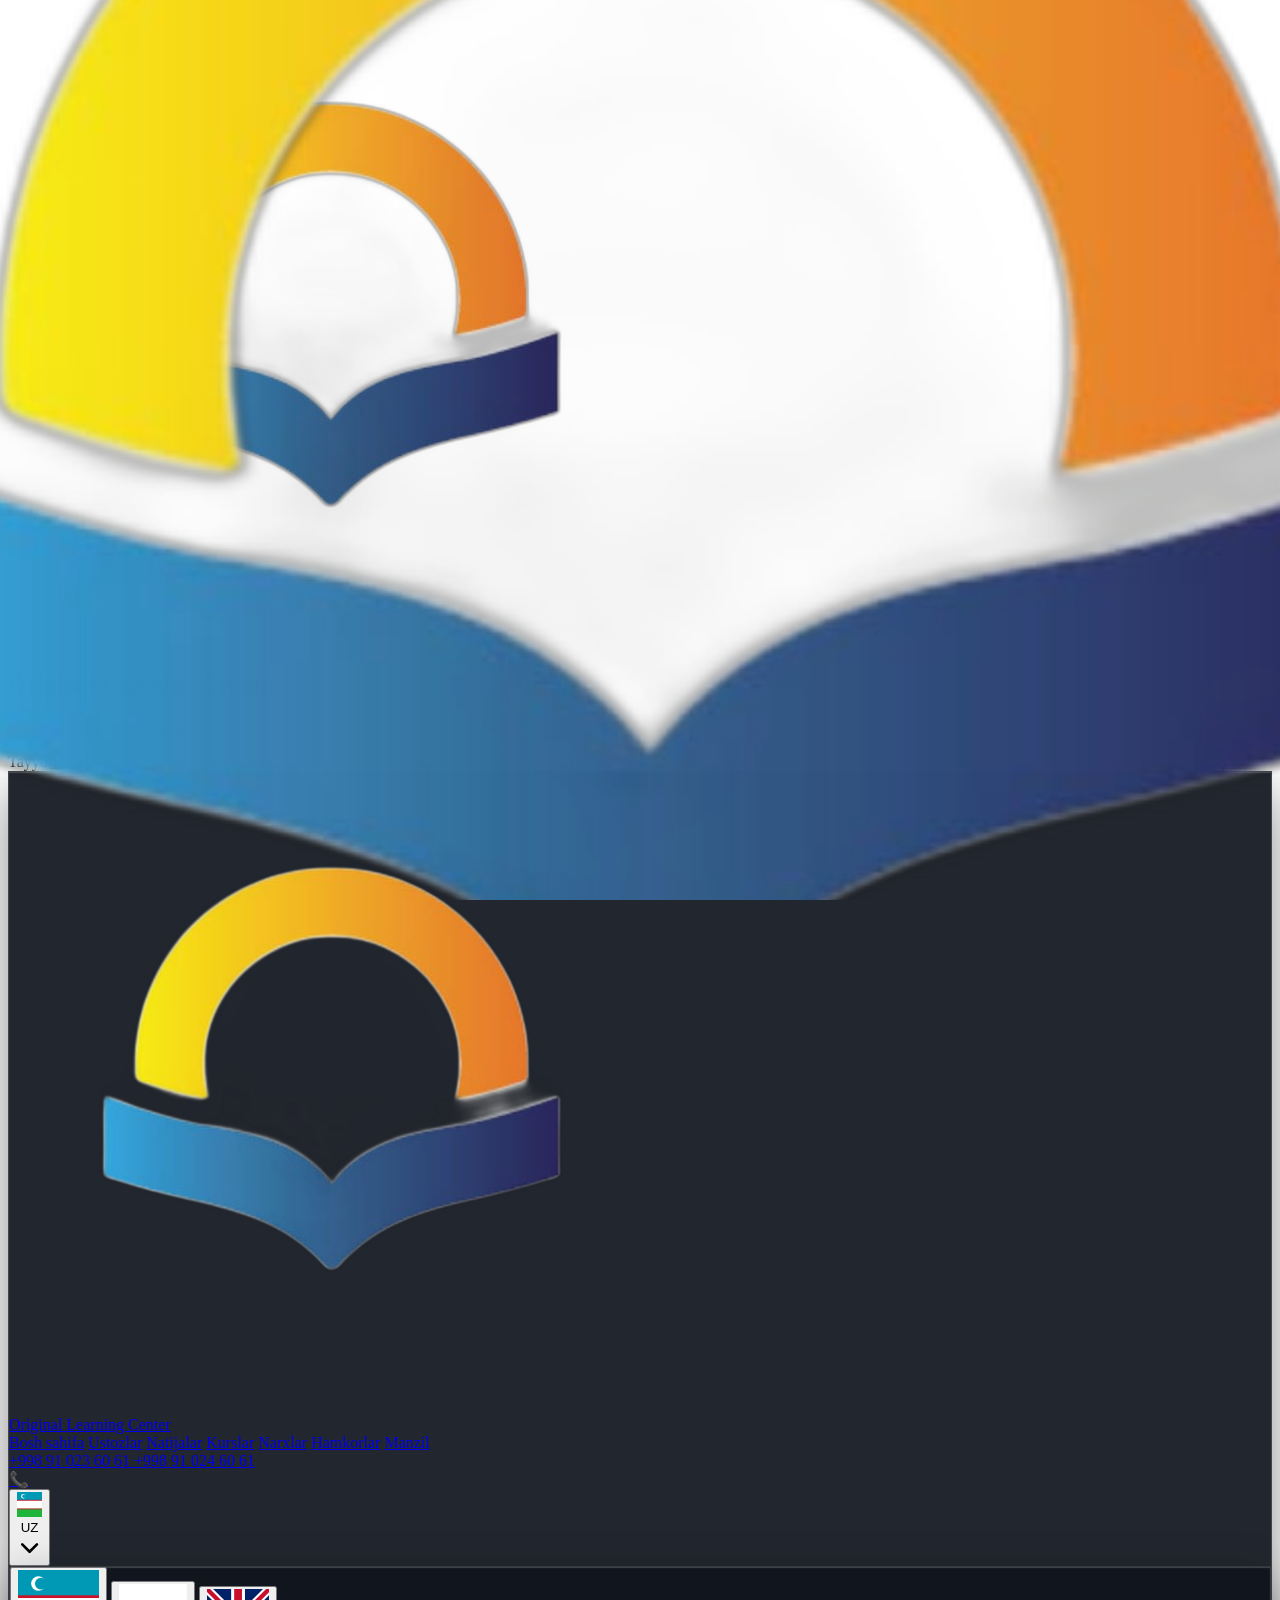
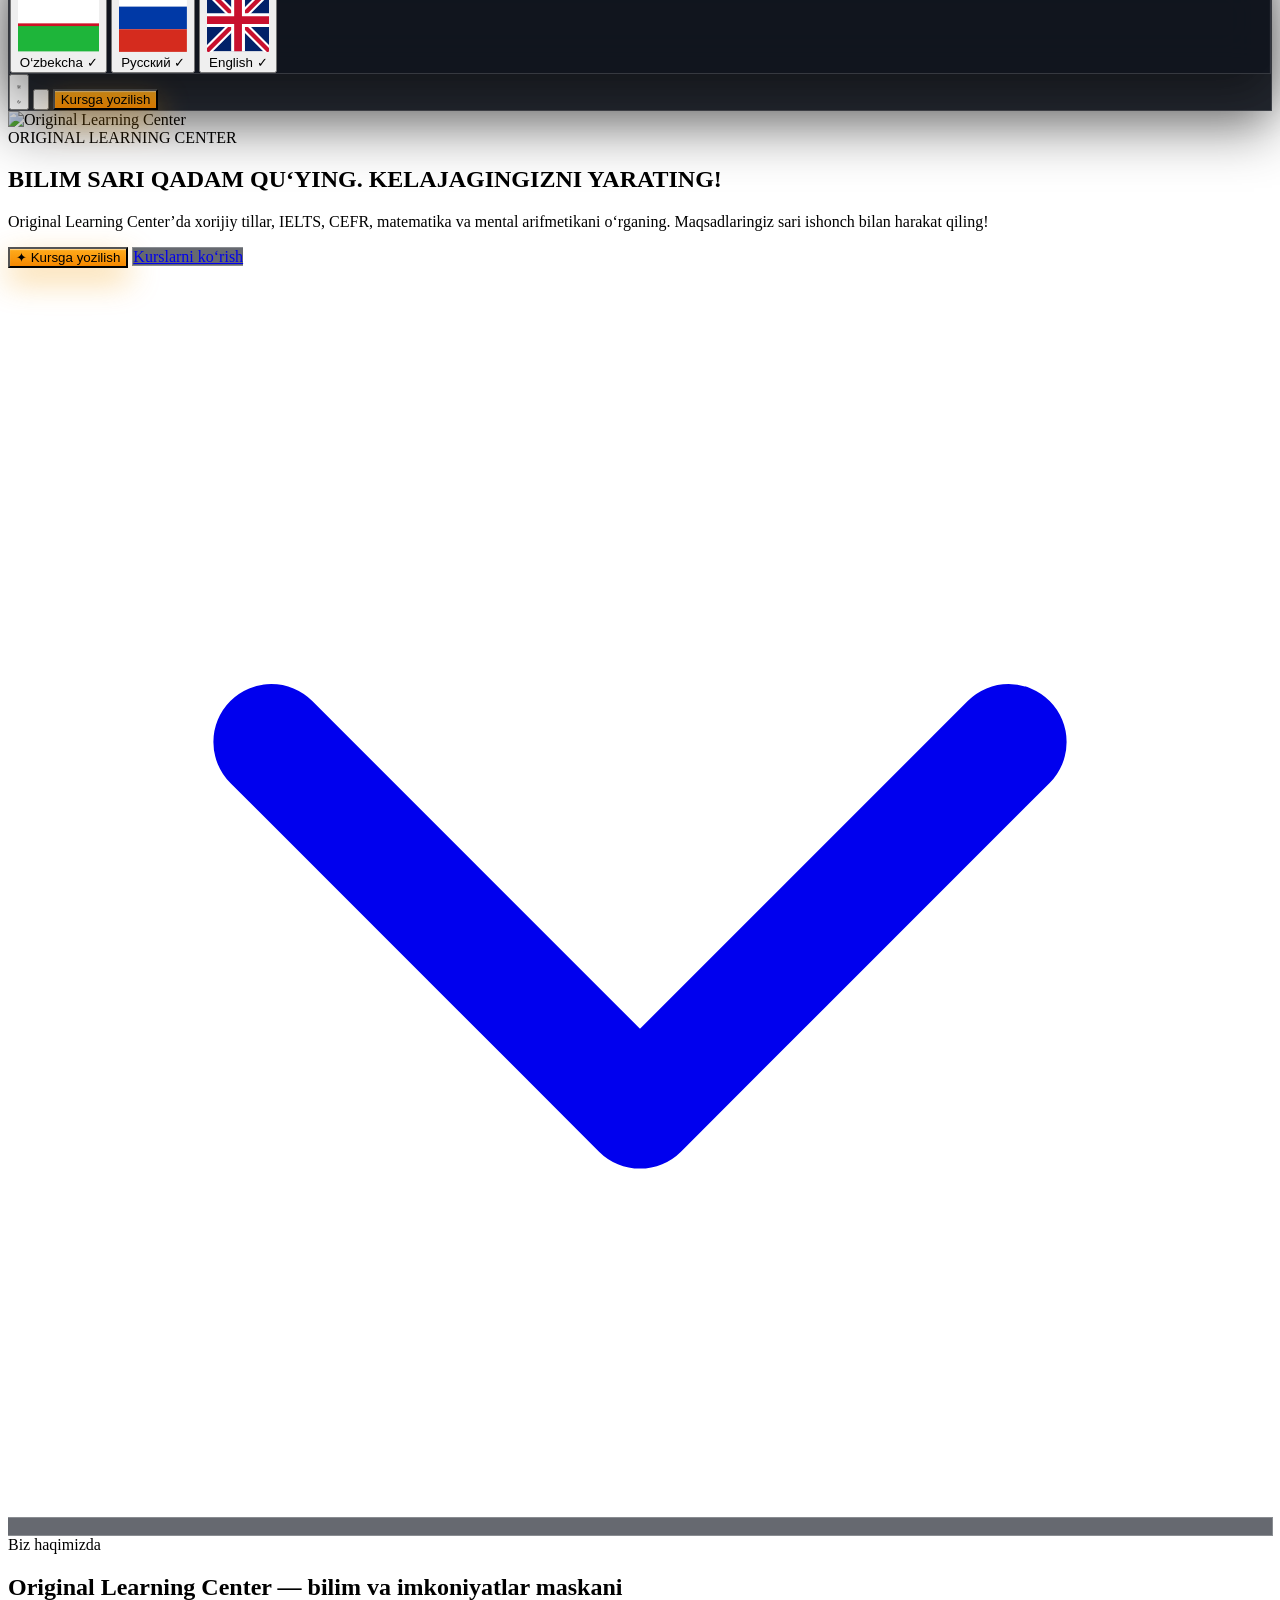
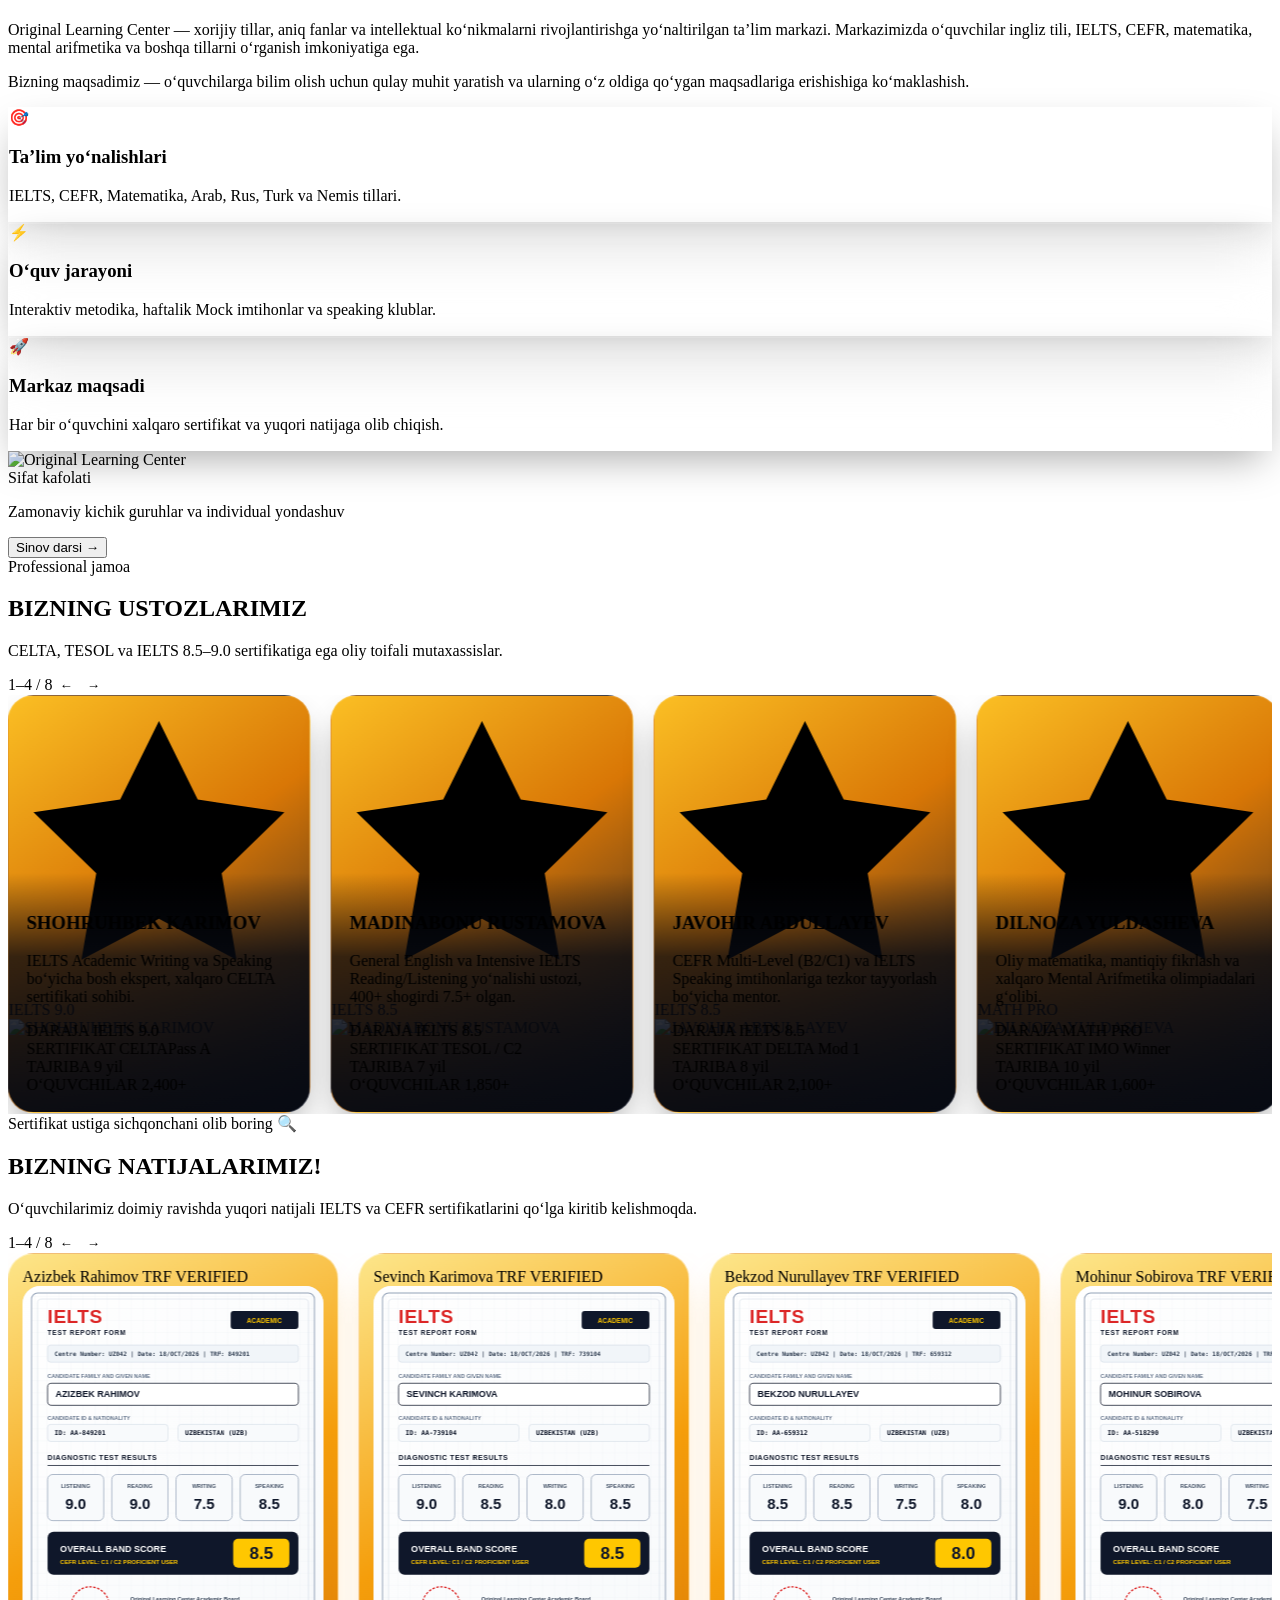
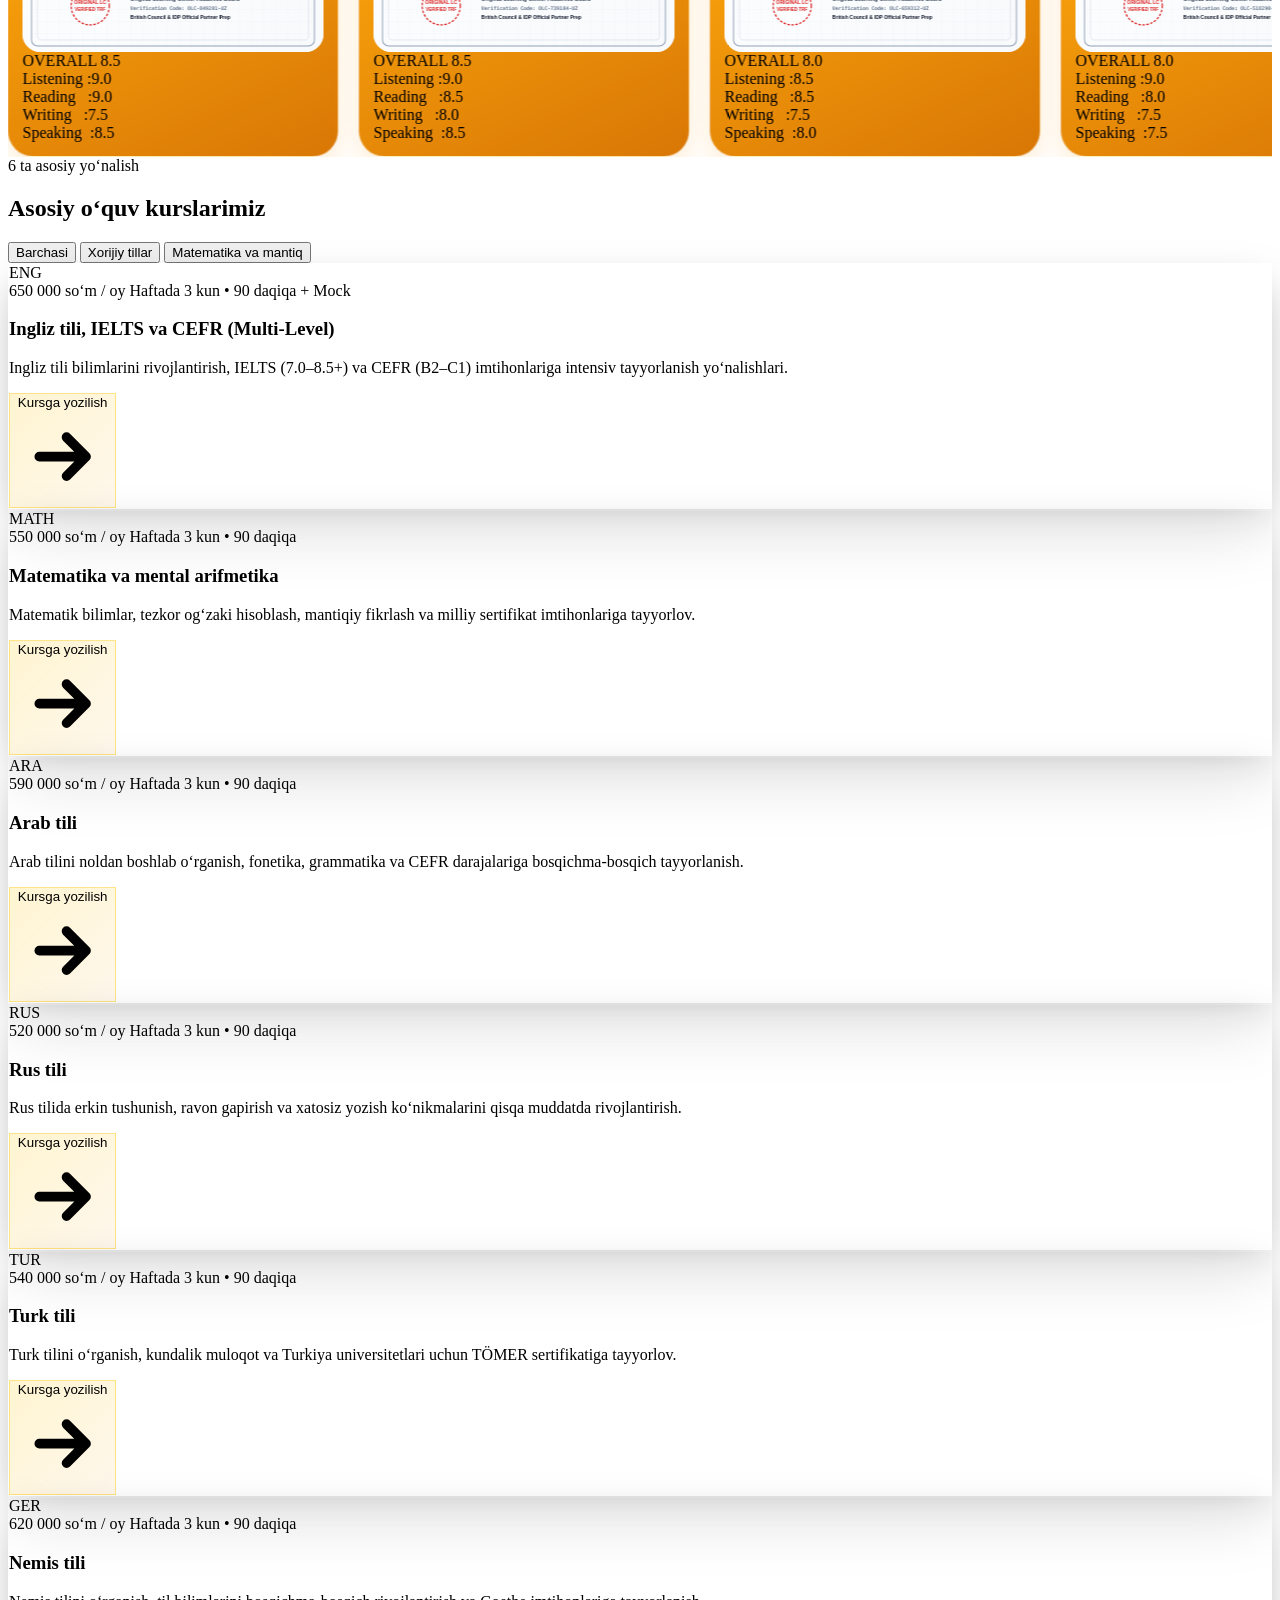
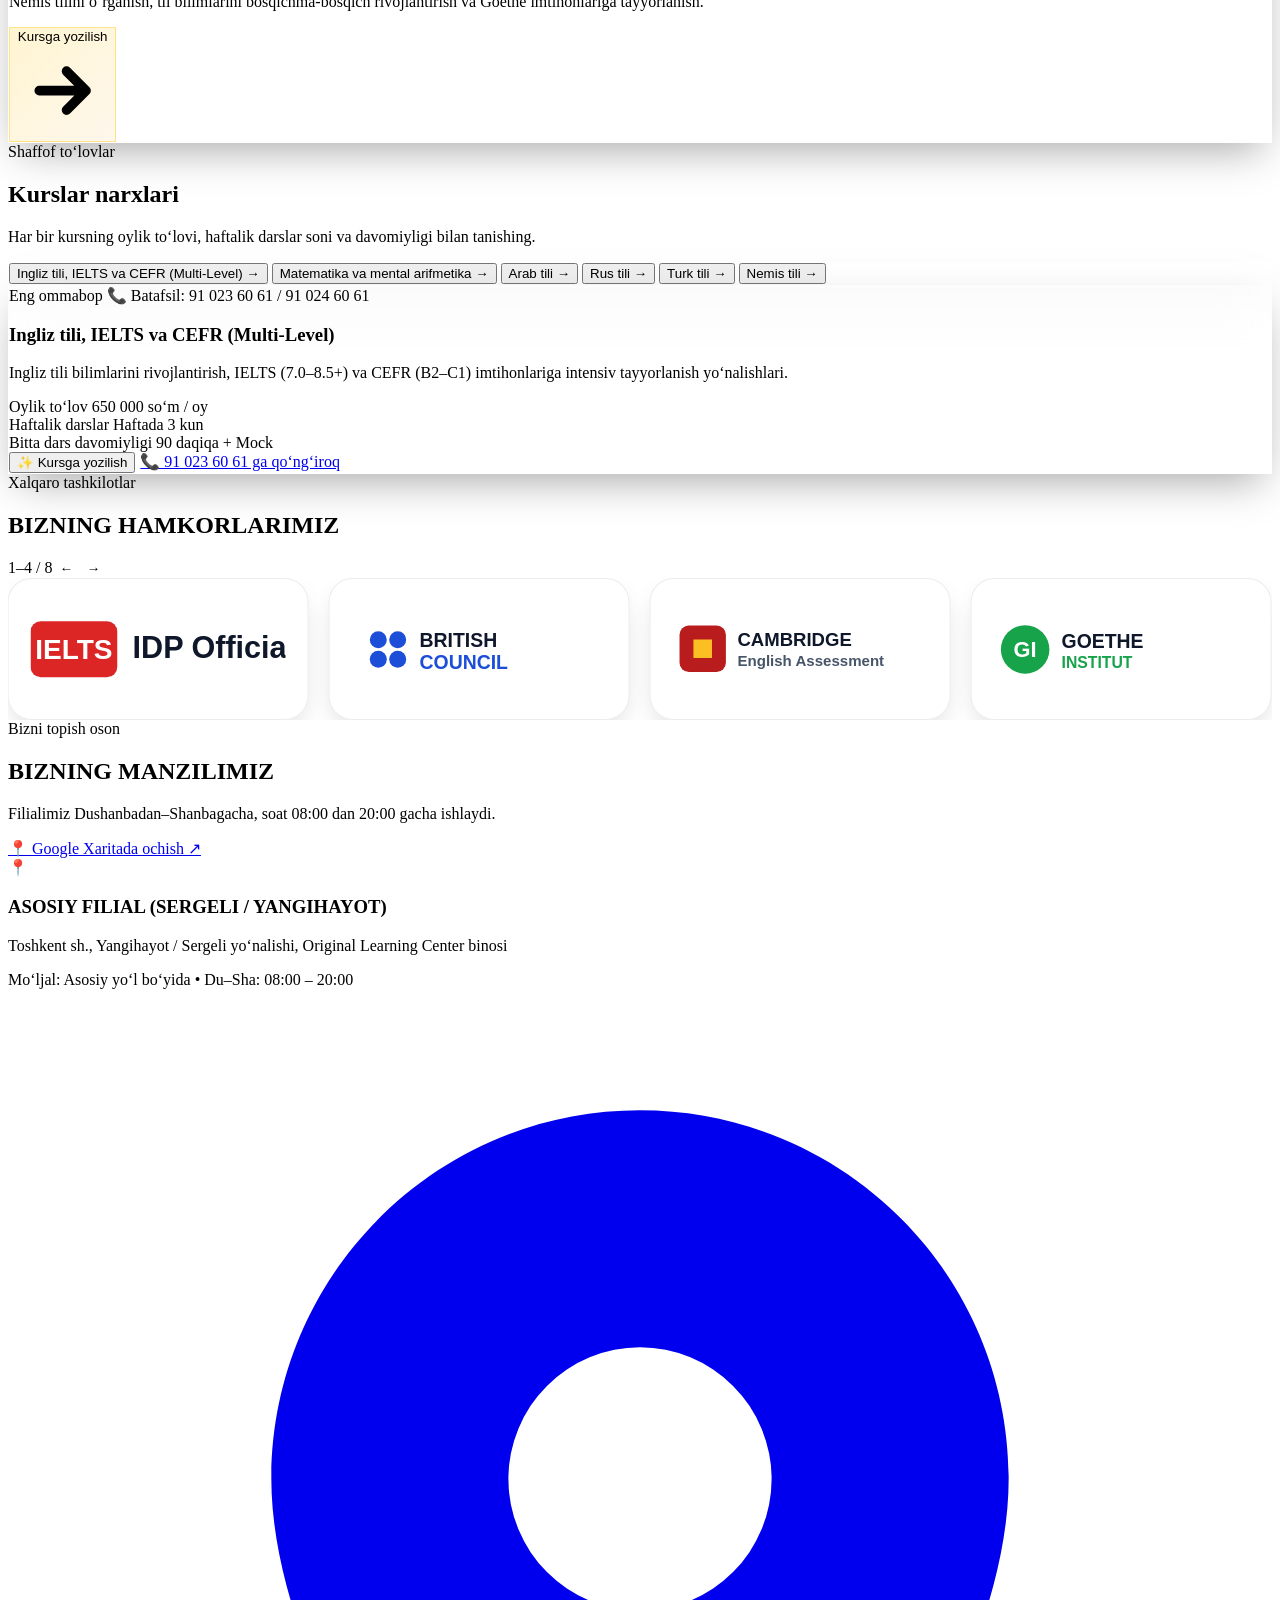
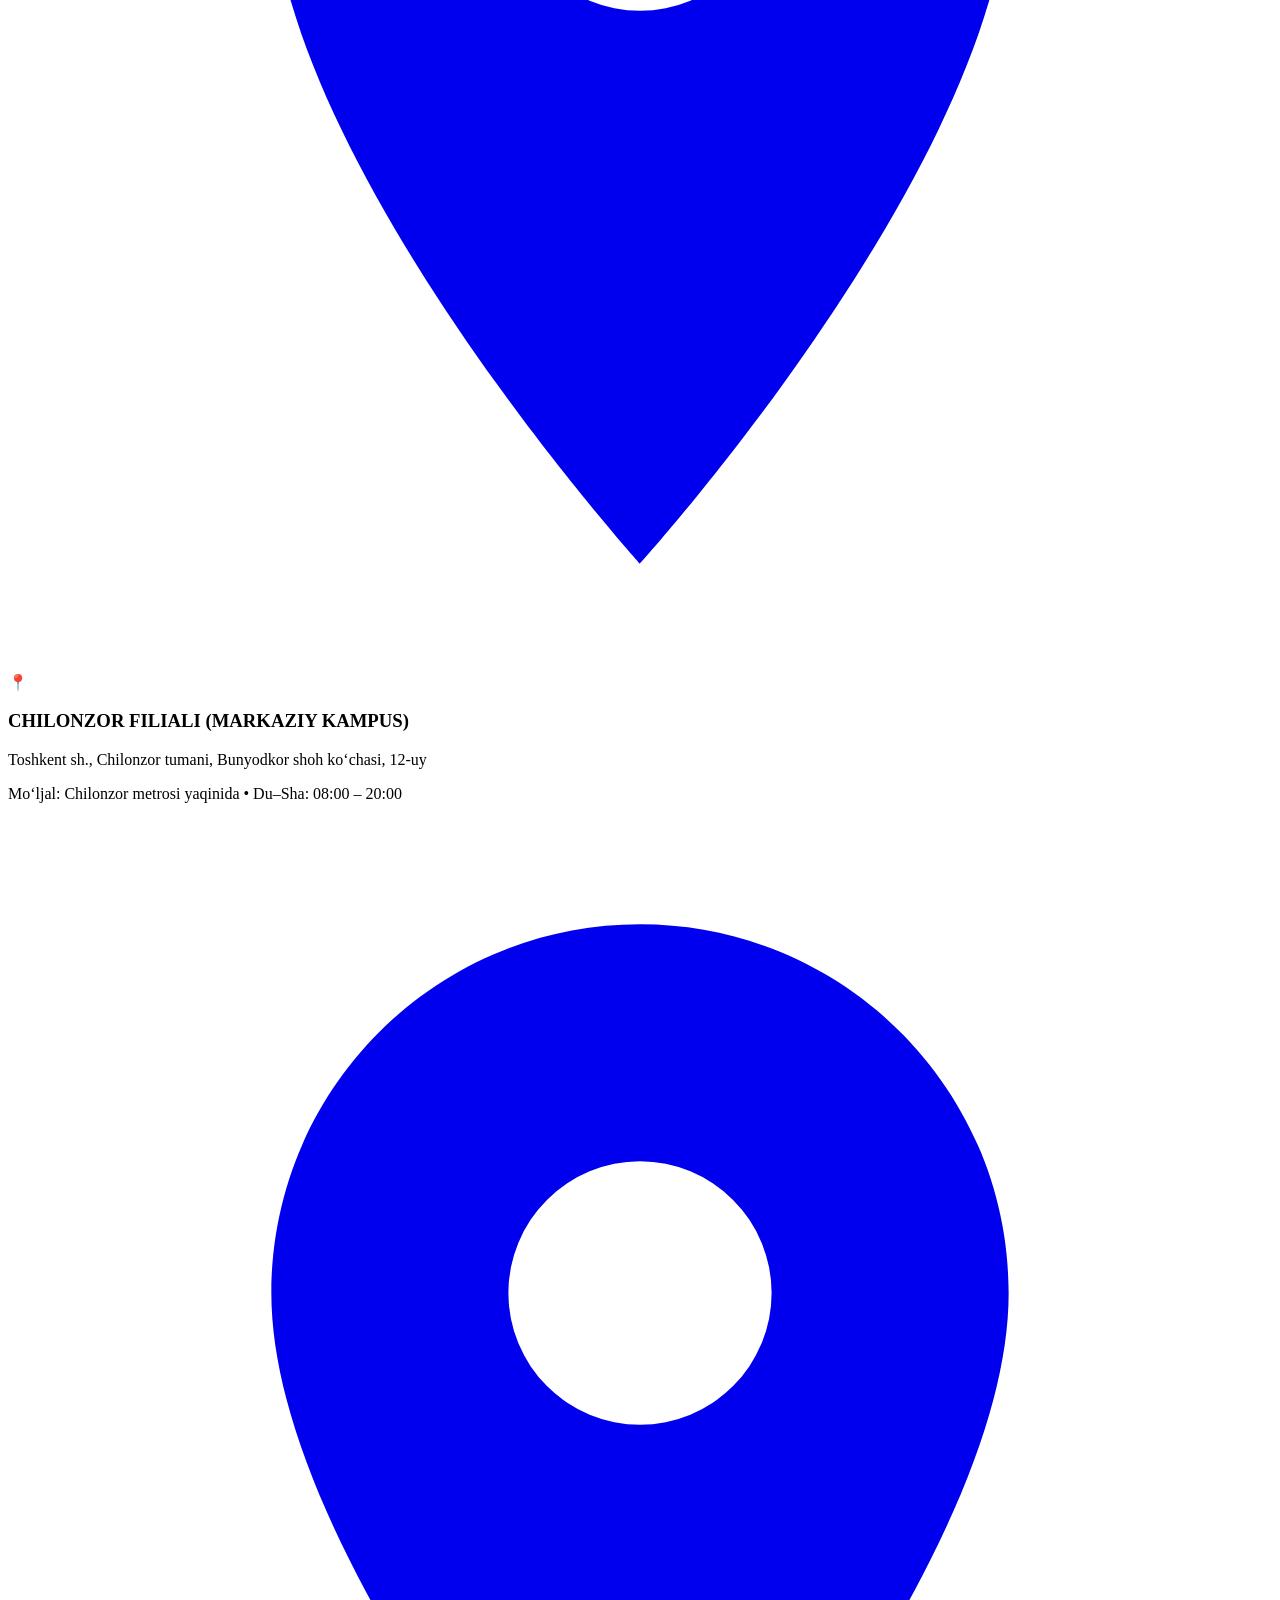
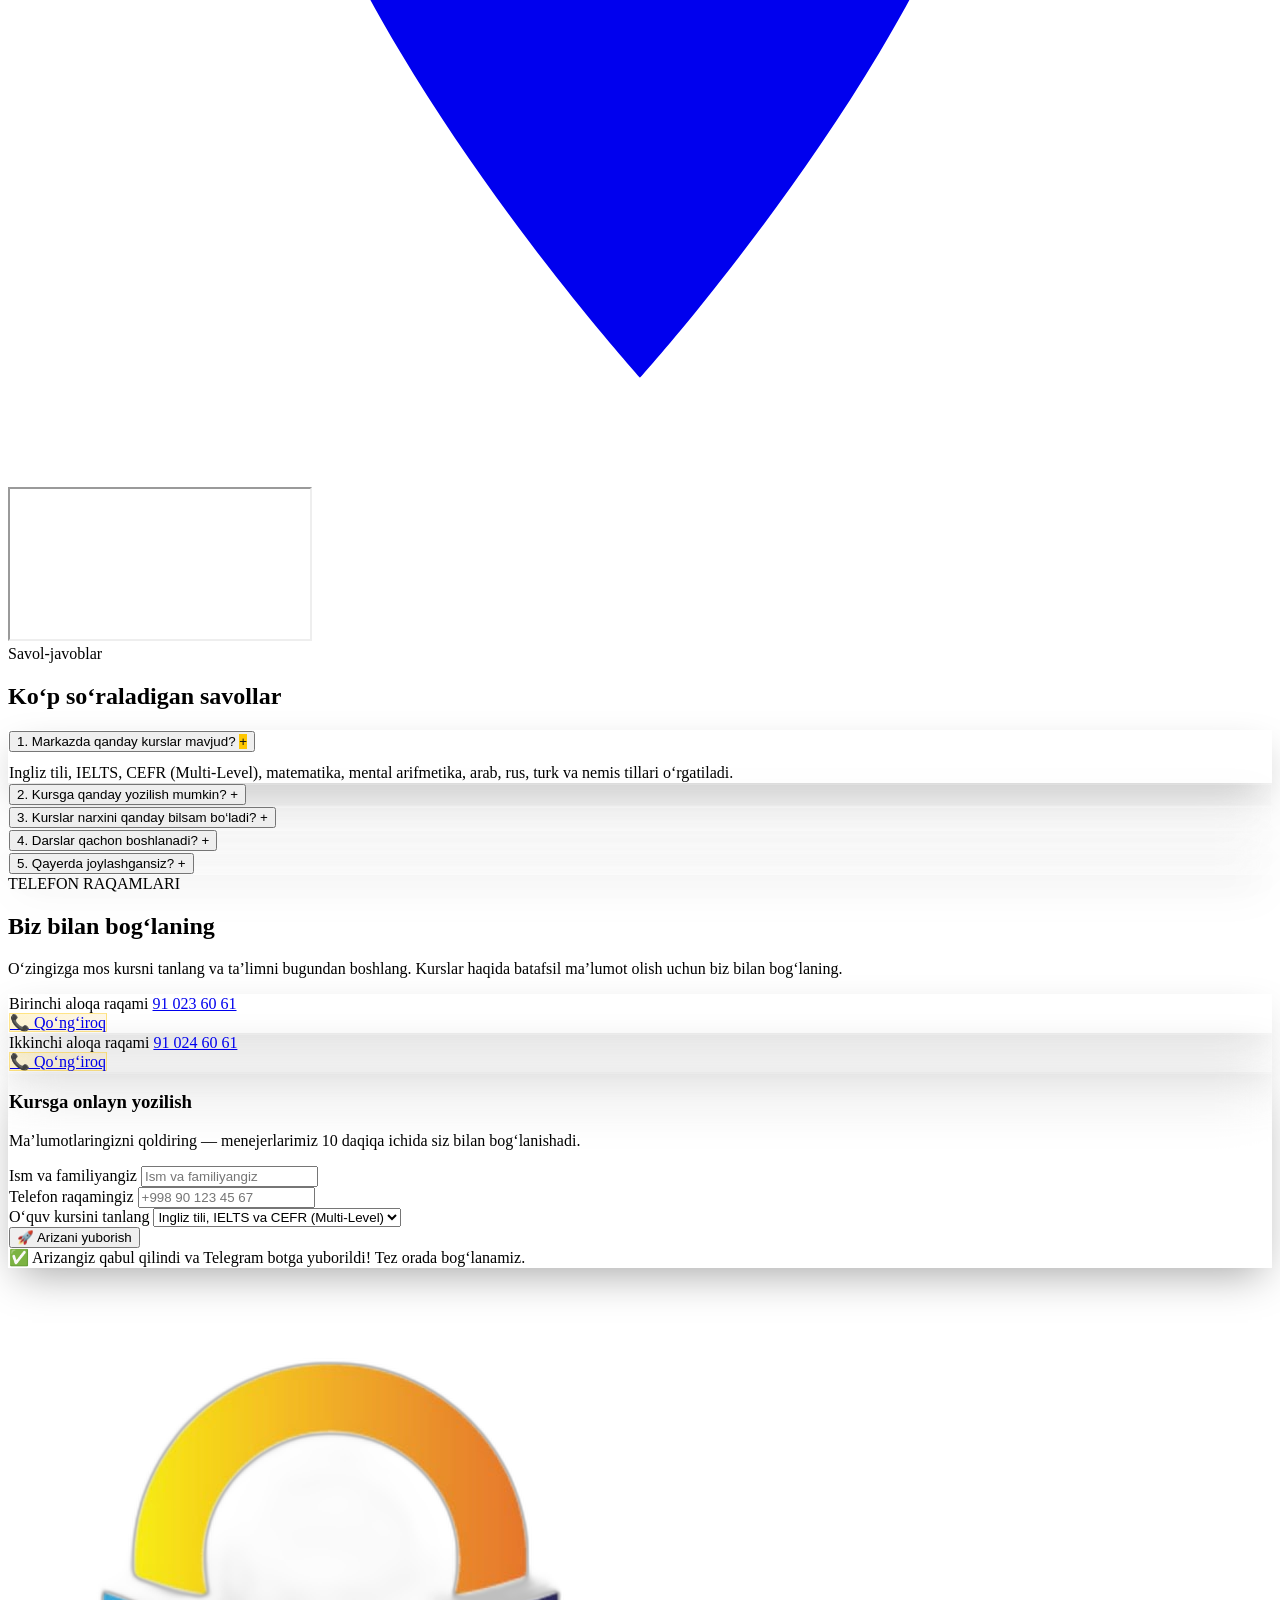
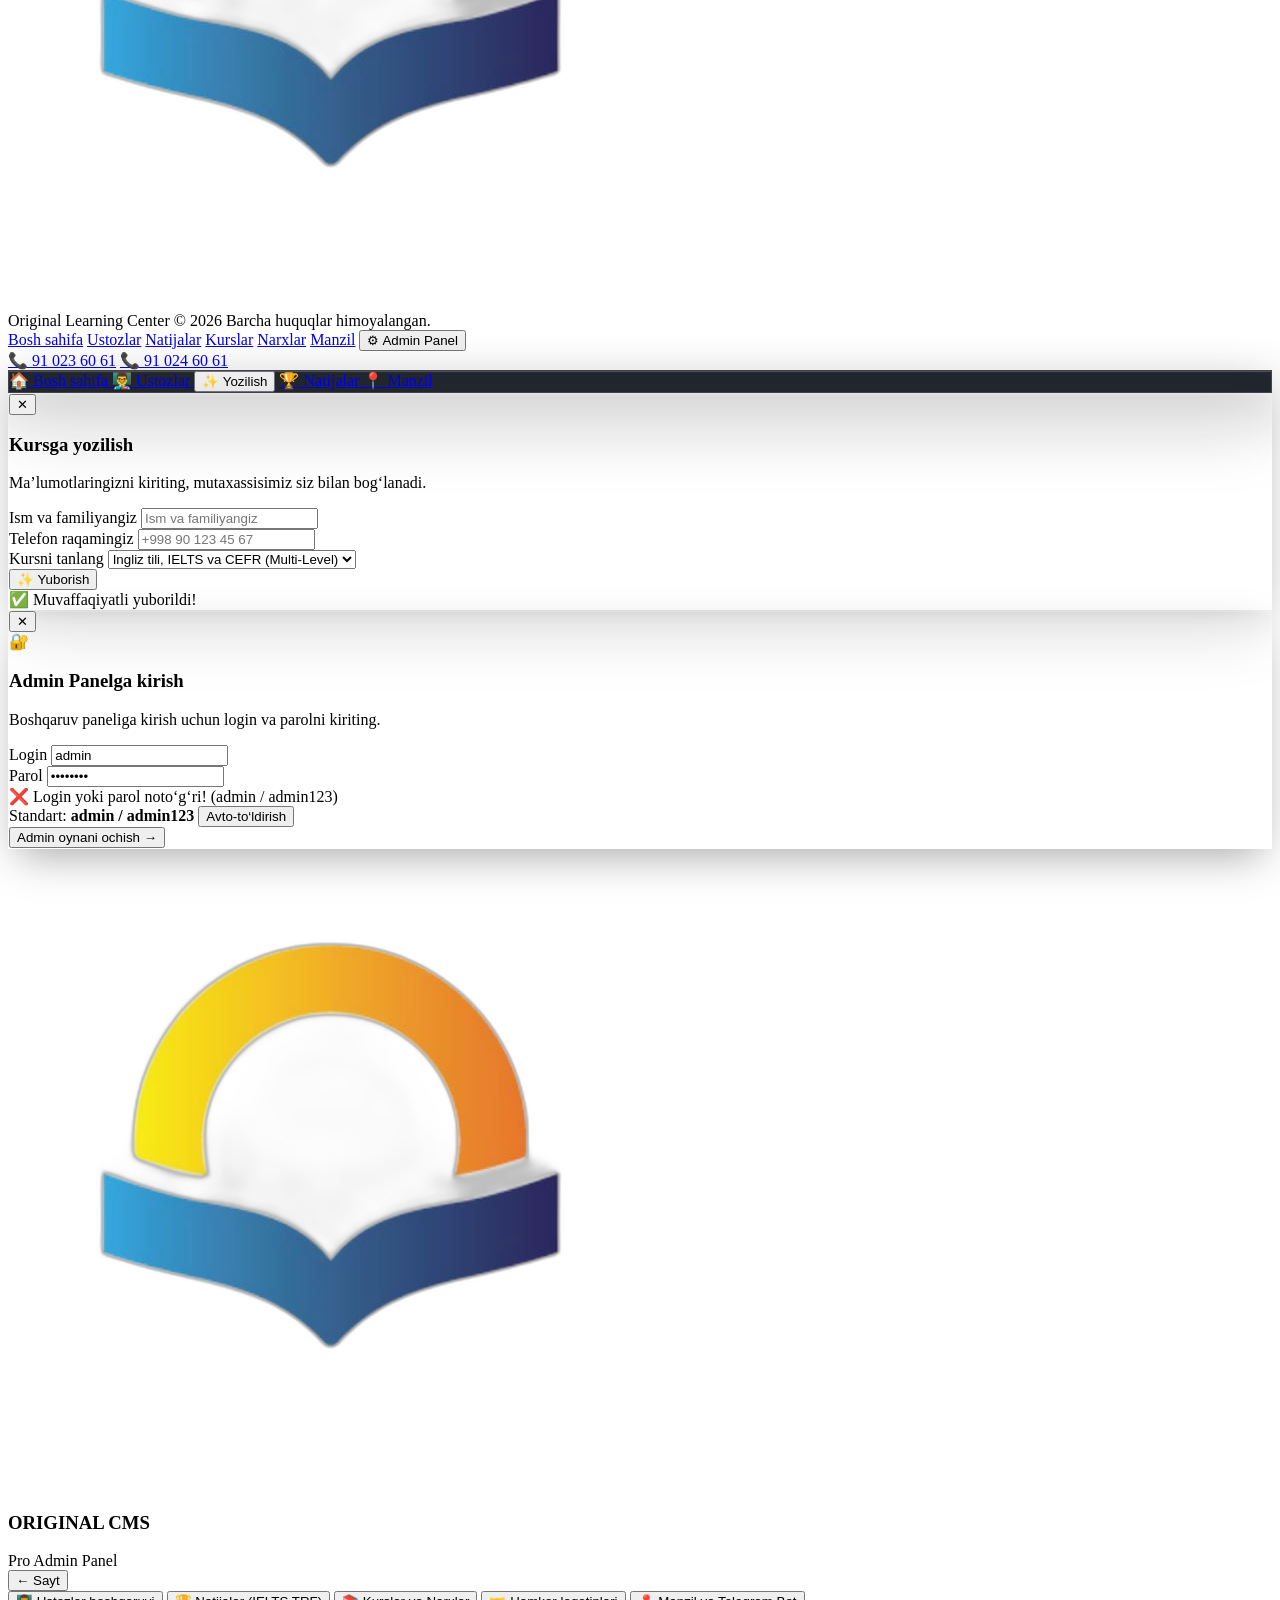
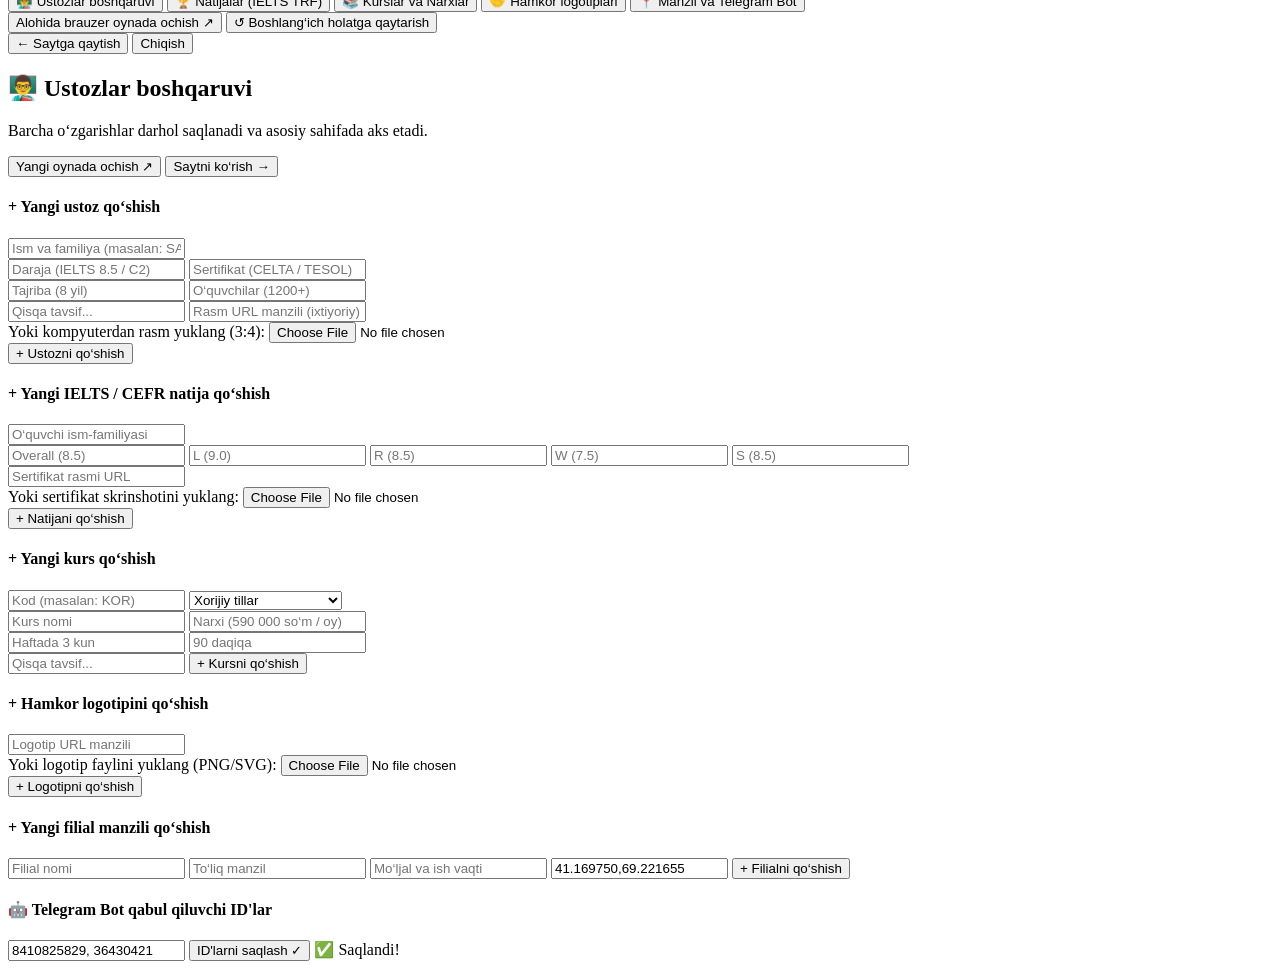
==== index.html @ 32d525d6 "Provide project link if launched, otherwise launch it (6ae0968ecded08ced87c7d46)" ====
<!DOCTYPE html>
<html lang="uz" class="dark scroll-smooth">
<head>
    <meta charset="UTF-8">
    <meta name="viewport" content="width=device-width, initial-scale=1.0">
    <title>Original Learning Center — Bilim sari qadam qo‘ying!</title>
    <meta name="description" content="Original Learning Center - ingliz tili, IELTS, CEFR, matematika va mental arifmetika kurslari. Tajribali ustozlar, yuqori natijalar va qulay manzil.">
    <meta name="keywords" content="Original Learning Center, IELTS, CEFR, ingliz tili, matematika, mental arifmetika, o'quv markazi, kurslar, Toshkent">
    <meta name="author" content="Original Learning Center">
    <meta name="robots" content="index, follow">
    <link rel="canonical" href="https://original-learning-center.uz/">
    <meta name="theme-color" content="#0B0F17">
    <link rel="icon" type="image/png" href="tmphxoblbaf.png">
    <link rel="preload" href="video_2026-10-26_23-34-48.mp4" as="video" type="video/mp4">
    <meta property="og:type" content="website">
    <meta property="og:locale" content="uz_UZ">
    <meta property="og:site_name" content="Original Learning Center">
    <meta property="og:title" content="Original Learning Center — Bilim sari qadam qo‘ying!">
    <meta property="og:description" content="IELTS, CEFR, ingliz tili, matematika va mental arifmetika kurslari. Original Learning Center bilan maqsadlaringizga erishing.">
    <meta property="og:url" content="https://original-learning-center.uz/">
    <meta property="og:image" content="tmphxoblbaf.png">
    <meta name="twitter:card" content="summary_large_image">
    <meta name="twitter:title" content="Original Learning Center — Bilim sari qadam qo‘ying!">
    <meta name="twitter:description" content="Xorijiy tillar va aniq fanlar bo‘yicha zamonaviy kurslar. IELTS va CEFR tayyorlov markazi.">
    <meta name="twitter:image" content="tmphxoblbaf.png">
    <script type="application/ld+json">
        {
            "@context": "https://schema.org",
            "@type": "EducationalOrganization",
            "name": "Original Learning Center",
            "url": "https://original-learning-center.uz/",
            "logo": "tmphxoblbaf.png",
            "description": "IELTS, CEFR, ingliz tili, matematika va mental arifmetika kurslarini taklif qiluvchi ta'lim markazi.",
            "telephone": "+998910236061",
            "address": {
                "@type": "PostalAddress",
                "addressLocality": "Toshkent",
                "addressCountry": "UZ"
            }
        }
    </script>
    <!-- Tailwind CSS Script -->
    <script src="https://cdn.tailwindcss.com"></script>
    <script>
        tailwind.config = {
            darkMode: 'class',
            theme: {
                extend: {
                    fontFamily: {
                        sans: ['Inter', 'sans-serif'],
                        display: ['Plus Jakarta Sans', 'sans-serif'],
                    },
                    colors: {
                        brand: {
                            gold: '#FFC700',
                            amber: '#F59E0B',
                            obsidian: '#0B0F17',
                            surface: '#111827'
                        }
                    }
                }
            }
        }
    </script>
    <!-- Google Fonts -->
    <link rel="preconnect" href="https://fonts.googleapis.com">
    <link rel="preconnect" href="https://fonts.gstatic.com" crossorigin>
    <link href="https://fonts.googleapis.com/css2?family=Inter:wght@400;500;600;700;800&family=Plus+Jakarta+Sans:wght@700;800;900&display=swap" rel="stylesheet">
    <style>
        :root {
            --per-view: 5;
        }
        @media (max-width: 1280px) {
            :root { --per-view: 4; }
        }
        @media (max-width: 1024px) {
            :root { --per-view: 3; }
        }
        @media (max-width: 768px) {
            :root { --per-view: 2; }
        }
        @media (max-width: 520px) {
            :root { --per-view: 1; }
        }

        body {
            overflow-x: hidden;
        }

        /* Exact Reference Capsule Glass Header Style */
        .capsule-glass-nav {
            background: rgba(255, 255, 255, 0.97);
            backdrop-filter: blur(22px) saturate(175%);
            -webkit-backdrop-filter: blur(22px) saturate(175%);
            border: 1px solid rgba(255, 255, 255, 0.8);
            box-shadow: 0 20px 50px rgba(0, 0, 0, 0.15), inset 0 1px 2px rgba(255, 255, 255, 0.9);
        }
        .dark .capsule-glass-nav {
            background: rgba(18, 22, 31, 0.93);
            border: 1px solid rgba(255, 255, 255, 0.15);
            box-shadow: 0 20px 50px rgba(0, 0, 0, 0.45), inset 0 1px 1px rgba(255, 255, 255, 0.2);
        }

        /* Hero Glass Buttons */
        .hero-amber-glow-btn {
            background: linear-gradient(180deg, #FFAC1C 0%, #F58800 100%);
            box-shadow: 0 12px 32px rgba(245, 158, 11, 0.45), inset 0 1px 1px rgba(255, 255, 255, 0.5);
            transition: all 0.28s cubic-bezier(0.16, 1, 0.3, 1);
        }
        .hero-amber-glow-btn:hover {
            transform: translateY(-2px) scale(1.02);
            box-shadow: 0 18px 38px rgba(245, 158, 11, 0.65), inset 0 1px 1px rgba(255, 255, 255, 0.7);
        }
        .hero-dark-glass-btn {
            background: rgba(30, 35, 45, 0.68);
            backdrop-filter: blur(18px);
            -webkit-backdrop-filter: blur(18px);
            border: 1px solid rgba(255, 255, 255, 0.24);
            transition: all 0.28s ease;
        }
        .hero-dark-glass-btn:hover {
            background: rgba(45, 52, 66, 0.85);
            border-color: rgba(255, 199, 0, 0.6);
            transform: translateY(-2px);
        }

        /* Liquid Glass Card */
        .liquid-glass-card {
            background: rgba(255, 255, 255, 0.05);
            backdrop-filter: blur(24px) saturate(170%);
            -webkit-backdrop-filter: blur(24px) saturate(170%);
            border: 1px solid rgba(255, 255, 255, 0.14);
            box-shadow: 0 16px 40px -10px rgba(0, 0, 0, 0.35), inset 0 1px 0 rgba(255, 255, 255, 0.18);
            transition: all 0.3s cubic-bezier(0.16, 1, 0.3, 1);
        }
        .liquid-glass-card:hover {
            transform: translateY(-4px);
            border-color: rgba(255, 199, 0, 0.45);
            box-shadow: 0 24px 48px -12px rgba(255, 199, 0, 0.15);
        }
        html:not(.dark) .liquid-glass-card {
            background: rgba(255, 255, 255, 0.85);
            border: 1px solid rgba(15, 23, 42, 0.08);
            box-shadow: 0 14px 35px -10px rgba(15, 23, 42, 0.07), inset 0 1px 0 rgba(255, 255, 255, 0.9);
        }
        html:not(.dark) .liquid-glass-card:hover {
            border-color: rgba(245, 158, 11, 0.5);
            box-shadow: 0 22px 45px -12px rgba(245, 158, 11, 0.16);
        }

        /* Glass Button */
        .btn-card-glass {
            background: linear-gradient(135deg, rgba(255, 199, 0, 0.18), rgba(245, 158, 11, 0.08));
            border: 1px solid rgba(255, 199, 0, 0.4);
            transition: all 0.25s ease;
        }
        .btn-card-glass:hover {
            background: linear-gradient(135deg, #FFC700, #F59E0B);
            color: #0B0F17 !important;
            border-color: transparent;
            box-shadow: 0 10px 25px rgba(255, 199, 0, 0.35);
        }

        /* Continuous Smooth Carousel Track & Slides */
        .carousel-viewport {
            overflow: hidden;
            width: 100%;
            position: relative;
        }
        .carousel-track {
            display: flex;
            gap: 20px;
            will-change: transform;
            transform: translate3d(0, 0, 0);
        }
        .carousel-slide {
            flex: 0 0 calc((100% - (var(--per-view) - 1) * 20px) / var(--per-view));
            min-width: 0;
        }

        /* Partners Track uses 6 per view on Desktop */
        #partners-track {
            --per-view: 6;
        }
        @media (max-width: 1280px) {
            #partners-track { --per-view: 4; }
        }
        @media (max-width: 768px) {
            #partners-track { --per-view: 2; }
        }

        /* Inter Nation Style Teacher Card (3:4 Aspect Ratio) */
        .in-teacher-card {
            position: relative;
            aspect-ratio: 3 / 4.15;
            border-radius: 26px;
            overflow: hidden;
            background: linear-gradient(145deg, #fbbf24 0%, #d97706 45%, #0f172a 100%);
            border: 1px solid rgba(255, 255, 255, 0.16);
            box-shadow: 0 18px 38px -12px rgba(0, 0, 0, 0.45);
        }
        .in-teacher-img {
            width: 100%;
            height: 100%;
            object-fit: cover;
            object-position: top center;
            transition: transform 0.6s cubic-bezier(0.22, 1, 0.36, 1);
        }
        .in-teacher-card:hover .in-teacher-img {
            transform: scale(1.06);
        }
        .in-teacher-overlay {
            position: absolute;
            inset-x: 0;
            bottom: 0;
            padding: 20px 18px 18px;
            background: linear-gradient(to top, rgba(7, 10, 18, 0.96) 0%, rgba(7, 10, 18, 0.78) 65%, transparent 100%);
            z-index: 10;
        }

        /* Result Card & Circular Glass Magnifier Loupe */
        .in-result-card {
            border-radius: 26px;
            background: linear-gradient(155deg, #fde68a 0%, #f59e0b 50%, #d97706 100%);
            padding: 14px;
            box-shadow: 0 18px 36px -12px rgba(245, 158, 11, 0.35);
            border: 1px solid rgba(255, 255, 255, 0.45);
        }
        .cert-magnifier-wrap {
            position: relative;
            border-radius: 18px;
            overflow: hidden;
            background: #ffffff;
            aspect-ratio: 3 / 3.65;
            cursor: crosshair;
            box-shadow: inset 0 0 0 1px rgba(15, 23, 42, 0.08);
        }
        .cert-source-img {
            width: 100%;
            height: 100%;
            object-fit: cover;
            display: block;
        }
        .glass-loupe-lens {
            position: absolute;
            width: 128px;
            height: 128px;
            border-radius: 9999px;
            pointer-events: none;
            opacity: 0;
            transform: translate(-50%, -50%) scale(0.75);
            transition: opacity 0.18s ease, transform 0.18s cubic-bezier(0.16, 1, 0.3, 1);
            border: 2.5px solid rgba(255, 255, 255, 0.92);
            box-shadow: 0 16px 35px rgba(0, 0, 0, 0.45), inset 0 0 18px rgba(255, 255, 255, 0.55);
            background-repeat: no-repeat;
            z-index: 30;
        }
        .cert-magnifier-wrap.magnifying .glass-loupe-lens {
            opacity: 1;
            transform: translate(-50%, -50%) scale(1);
        }

        /* Partner Logo Box */
        .partner-pure-logo-box {
            height: 104px;
            border-radius: 24px;
            background: rgba(255, 255, 255, 0.96);
            border: 1px solid rgba(15, 23, 42, 0.08);
            display: flex;
            align-items: center;
            justify-content: center;
            padding: 18px 22px;
            box-shadow: 0 12px 30px -10px rgba(0, 0, 0, 0.2);
            transition: all 0.3s ease;
        }
        .partner-pure-logo-box:hover {
            transform: translateY(-4px) scale(1.02);
            border-color: #FFC700;
        }

        /* Seamless Background Video Cover */
        .hero-bg-cover-wrap {
            position: absolute;
            inset: 0;
            width: 100%;
            height: 100%;
            overflow: hidden;
            pointer-events: none;
            z-index: 0;
            clip-path: inset(0);
        }
        .hero-bg-cover-wrap video,
        .hero-bg-cover-wrap iframe {
            position: absolute;
            top: 50%;
            left: 50%;
            width: 100vw;
            height: 56.25vw;
            min-height: 100vh;
            min-width: 177.77vh;
            transform: translate(-50%, -50%) scale(1.32);
            border: 0;
            pointer-events: none;
            object-fit: cover;
        }

        /* FAQ Accordion */
        .faq-answer {
            max-height: 0;
            overflow: hidden;
            transition: max-height 0.35s ease, padding 0.35s ease;
        }
        .faq-item.active .faq-answer {
            max-height: 260px;
            padding-top: 12px;
        }
        .faq-item.active .faq-icon {
            transform: rotate(45deg);
            background: #FFC700;
            color: #0B0F17;
        }

        /* Hide Video on Mobile for Apple/Meta Battery & Bandwidth Optimization */
        @media (max-width: 768px) {
            #hero-bg-video,
            #hero-yt-container {
                display: none !important;
            }
        }
    </style>
</head>
<body class="bg-slate-50 dark:bg-brand-obsidian text-slate-900 dark:text-white font-sans antialiased selection:bg-brand-gold selection:text-brand-obsidian pb-24 lg:pb-0 transition-colors duration-300">

    <!-- ===================================================================== -->
    <!-- PRELOADER / VIDEO LOADING OVERLAY                                     -->
    <!-- ===================================================================== -->
    <div id="site-preloader" class="fixed inset-0 z-[9999] flex flex-col items-center justify-center bg-[#0B0F17] transition-all duration-500 ease-out select-none">
        <div class="relative flex flex-col items-center text-center px-6 max-w-sm w-full">
            <!-- Pulsing Logo Glow -->
            <div class="relative mb-5">
                <div class="absolute -inset-4 rounded-full bg-amber-400/25 blur-xl animate-pulse"></div>
                <div class="relative w-20 h-20 sm:w-24 sm:h-24 rounded-3xl bg-white/5 border border-amber-400/30 flex items-center justify-center shadow-2xl backdrop-blur-md">
                    <img src="tmphxoblbaf.png" alt="Original Learning Center" class="w-12 h-12 sm:w-14 sm:h-14 object-contain animate-pulse"/>
                </div>
            </div>

            <!-- Title -->
            <h2 class="text-xl sm:text-2xl font-extrabold text-white tracking-tight mb-1">
                Original <span class="text-amber-400">Learning Center</span>
            </h2>
            <p class="text-xs text-gray-400 font-medium mb-6 tracking-wide">
                Kelajagingiz sari ilk qadam
            </p>

            <!-- Loading Progress Bar -->
            <div class="w-56 h-1.5 bg-white/10 rounded-full overflow-hidden mb-2.5 relative">
                <div id="preloader-progress-bar" class="h-full bg-gradient-to-r from-amber-400 via-yellow-300 to-amber-500 rounded-full w-0 transition-all duration-200 ease-out"></div>
            </div>

            <!-- Loading status text -->
            <div class="flex items-center justify-between w-56 text-[11px] text-gray-400 font-mono">
                <span id="preloader-status-text">Video yuklanmoqda...</span>
                <span id="preloader-percent-text">0%</span>
            </div>
        </div>
    </div>

    <!-- ===================================================================== -->
    <!-- 1. FLOATING CAPSULE HEADER (EXACT REFERENCE INTER NATION STYLE)       -->
    <!-- ===================================================================== -->
    <header class="fixed top-3 sm:top-5 inset-x-0 z-50 px-3 sm:px-6 pointer-events-none">
        <div class="max-w-[1440px] mx-auto">
            <nav class="capsule-glass-nav pointer-events-auto rounded-full px-4 sm:px-6 lg:px-7 py-2.5 flex items-center justify-between gap-2 sm:gap-3 overflow-hidden">
                <!-- Left Brand Logo (Exact Inter Nation Dot Grid + Original) -->
                <a href="#home" class="flex items-center gap-3 group shrink-0">
                    <div class="w-10 h-10 sm:w-11 sm:h-11 rounded-full bg-slate-900/5 dark:bg-white/5 border border-slate-900/10 dark:border-white/15 flex items-center justify-center shadow-inner group-hover:scale-105 transition-transform">
                        <img src="tmphxoblbaf.png" alt="Original Learning Center logo" class="w-7 h-7 sm:w-8 sm:h-8 object-contain"/>
                    </div>
                    <div class="leading-tight">
                        <span class="font-display font-extrabold text-sm sm:text-[17px] tracking-tight text-slate-900 dark:text-white block">
                            Original
                        </span>
                        <span class="text-[10px] sm:text-[11px] font-medium text-slate-500 dark:text-gray-400 block">
                            Learning Center
                        </span>
                    </div>
                </a>

                <!-- Center Navigation Links (Exact User Menu Names) -->
                <div class="hidden lg:flex items-center gap-5 xl:gap-7">
                    <a href="#home" data-i18n="nav_home" class="text-xs xl:text-[13px] font-extrabold text-slate-900 dark:text-white hover:text-brand-gold transition-colors whitespace-nowrap">Bosh sahifa</a>
                    <a href="#teachers" data-i18n="nav_teachers" class="text-xs xl:text-[13px] font-semibold text-slate-600 dark:text-gray-300 hover:text-brand-gold transition-colors whitespace-nowrap">Ustozlar</a>
                    <a href="#results" data-i18n="nav_results" class="text-xs xl:text-[13px] font-semibold text-slate-600 dark:text-gray-300 hover:text-brand-gold transition-colors whitespace-nowrap">Natijalar</a>
                    <a href="#courses" data-i18n="nav_courses" class="text-xs xl:text-[13px] font-semibold text-slate-600 dark:text-gray-300 hover:text-brand-gold transition-colors whitespace-nowrap">Kurslar</a>
                    <a href="#pricing" data-i18n="nav_pricing" class="text-xs xl:text-[13px] font-semibold text-slate-600 dark:text-gray-300 hover:text-brand-gold transition-colors whitespace-nowrap">Narxlar</a>
                    <a href="#partners" data-i18n="nav_partners" class="text-xs xl:text-[13px] font-semibold text-slate-600 dark:text-gray-300 hover:text-brand-gold transition-colors whitespace-nowrap">Hamkorlar</a>
                    <a href="#location" data-i18n="nav_location" class="text-xs xl:text-[13px] font-semibold text-slate-600 dark:text-gray-300 hover:text-brand-gold transition-colors whitespace-nowrap">Manzil</a>
                </div>

                <!-- Right Actions: Phone Numbers, Flag Dropdown, Theme, Kirish, Kursga yozilish -->
                <div class="flex items-center gap-2 sm:gap-3 shrink-0">
                    <!-- Stacked Two Phone Numbers (Desktop/Tablet) -->
                    <div class="hidden sm:flex flex-col items-end leading-tight pr-1">
                        <a href="tel:+998910236061" class="text-[11px] xl:text-xs font-extrabold text-slate-900 dark:text-white hover:text-brand-gold transition-colors whitespace-nowrap">
                            +998 91 023 60 61
                        </a>
                        <a href="tel:+998910246061" class="text-[10px] xl:text-[11px] font-semibold text-slate-500 dark:text-gray-400 hover:text-brand-gold transition-colors whitespace-nowrap">
                            +998 91 024 60 61
                        </a>
                    </div>

                    <!-- Mobile Call Icon -->
                    <a href="tel:+998910236061" class="sm:hidden w-9 h-9 rounded-full bg-slate-900/5 dark:bg-white/10 border border-slate-900/10 dark:border-white/15 flex items-center justify-center text-xs" title="+998 91 023 60 61">
                        📞
                    </a>

                    <!-- Flag Language Dropdown (Default UZ Flag) -->
                    <div id="lang-dropdown-wrapper" class="relative">
                        <button onclick="toggleLangDropdown(event)" class="flex items-center gap-1.5 px-2.5 py-1.5 rounded-full bg-slate-900/5 dark:bg-white/10 border border-slate-900/10 dark:border-white/15 hover:border-brand-gold text-xs font-extrabold transition-all">
                            <span id="current-lang-flag" class="w-5 h-5 rounded-full overflow-hidden inline-flex items-center justify-center shadow-sm"></span>
                            <span id="current-lang-code" class="text-[11px] text-slate-900 dark:text-white">UZ</span>
                            <svg id="lang-dropdown-chevron" class="w-3 h-3 text-slate-600 dark:text-gray-300 transition-transform duration-200" fill="none" stroke="currentColor" stroke-width="2.5" viewBox="0 0 24 24"><path stroke-linecap="round" stroke-linejoin="round" d="M19 9l-7 7-7-7"/></svg>
                        </button>

                        <!-- Dropdown Menu -->
                        <div id="lang-dropdown-menu" class="hidden absolute right-0 mt-2 w-40 rounded-2xl capsule-glass-nav p-1.5 shadow-2xl z-50 space-y-1">
                            <button onclick="selectLanguageFromDropdown('uz')" class="w-full flex items-center justify-between px-3 py-2 rounded-xl hover:bg-brand-gold/20 text-xs font-bold text-slate-800 dark:text-white transition-colors">
                                <span class="flex items-center gap-2">
                                    <span class="w-5 h-5 rounded-full overflow-hidden inline-block" id="menu-flag-uz"></span>
                                    <span>O‘zbekcha</span>
                                </span>
                                <span id="check-lang-uz" class="text-brand-amber dark:text-brand-gold font-black">✓</span>
                            </button>
                            <button onclick="selectLanguageFromDropdown('ru')" class="w-full flex items-center justify-between px-3 py-2 rounded-xl hover:bg-brand-gold/20 text-xs font-bold text-slate-800 dark:text-white transition-colors">
                                <span class="flex items-center gap-2">
                                    <span class="w-5 h-5 rounded-full overflow-hidden inline-block" id="menu-flag-ru"></span>
                                    <span>Русский</span>
                                </span>
                                <span id="check-lang-ru" class="hidden text-brand-amber dark:text-brand-gold font-black">✓</span>
                            </button>
                            <button onclick="selectLanguageFromDropdown('en')" class="w-full flex items-center justify-between px-3 py-2 rounded-xl hover:bg-brand-gold/20 text-xs font-bold text-slate-800 dark:text-white transition-colors">
                                <span class="flex items-center gap-2">
                                    <span class="w-5 h-5 rounded-full overflow-hidden inline-block" id="menu-flag-en"></span>
                                    <span>English</span>
                                </span>
                                <span id="check-lang-en" class="hidden text-brand-amber dark:text-brand-gold font-black">✓</span>
                            </button>
                        </div>
                    </div>

                    <!-- Light / Dark Theme Switcher -->
                    <button onclick="toggleTheme()" class="w-9 h-9 rounded-full bg-slate-900/5 dark:bg-white/10 border border-slate-900/10 dark:border-white/15 flex items-center justify-center hover:border-brand-gold transition-colors shrink-0" title="Oq / Qora fon">
                        <svg id="theme-icon-sun" class="w-4 h-4 text-brand-gold" fill="none" stroke="currentColor" stroke-width="2.2" viewBox="0 0 24 24">
                            <circle cx="12" cy="12" r="5"/><path stroke-linecap="round" d="M12 1v2m0 18v2M4.22 4.22l1.42 1.42m12.72 12.72l1.42 1.42M1 12h2m18 0h2M4.22 19.78l1.42-1.42M18.36 5.64l1.42-1.42"/>
                        </svg>
                        <svg id="theme-icon-moon" class="w-4 h-4 text-slate-800 dark:text-gray-200 hidden" fill="none" stroke="currentColor" stroke-width="2.2" viewBox="0 0 24 24">
                            <path stroke-linecap="round" stroke-linejoin="round" d="M21 12.79A9 9 0 1111.21 3 7 7 0 0021 12.79z"/>
                        </svg>
                    </button>

                    <!-- Admin Login Button ("Kirish") -->
                    <button onclick="handleAdminTrigger()" class="w-9 h-9 rounded-full bg-slate-900/5 dark:bg-white/10 hover:bg-white/15 border border-slate-900/20 dark:border-white/30 text-slate-900 dark:text-white flex items-center justify-center transition-all shrink-0" title="Admin">
                        <svg class="w-4 h-4" fill="none" stroke="currentColor" stroke-width="2.2" viewBox="0 0 24 24"><path stroke-linecap="round" stroke-linejoin="round" d="M16 7a4 4 0 11-8 0 4 4 0 018 0zM12 14a7 7 0 00-7 7h14a7 7 0 00-7-7z"/></svg>
                    </button>

                    <!-- Main CTA Button ("Kursga yozilish") -->
                    <button onclick="openEnrollModal()" class="hidden md:inline-flex items-center justify-center px-3.5 lg:px-4 py-2 rounded-full hero-amber-glow-btn text-brand-obsidian font-display font-extrabold text-[11px] whitespace-nowrap shrink-0 max-w-full">
                        <span data-i18n="btn_enroll">Yozilish</span>
                    </button>
                </div>
            </nav>
        </div>
    </header>

    <!-- ===================================================================== -->
    <!-- 2. HERO SECTION (YOUTUBE VIDEO E39F8Wsnm2w BACKGROUND + CLEAN 1:1)    -->
    <!-- ===================================================================== -->
    <section id="home" class="relative h-screen min-h-[680px] flex items-end pb-16 sm:pb-24 lg:pb-28 overflow-hidden select-none">
        <!-- Background Media Container (Local MP4 Video) -->
        <div class="absolute inset-0 z-0 bg-brand-obsidian">
            <!-- Mobile High-Res Classroom Backdrop -->
            <img src="https://images.unsplash.com/photo-1522202176988-66273c2fd55f?auto=format&fit=crop&w=1600&q=80" alt="Original Learning Center" class="md:hidden w-full h-full object-cover opacity-75"/>

            <!-- Desktop Borderless Local Video Background -->
            <div id="hero-yt-container" class="hero-bg-cover-wrap hidden md:block">
                <video
                    id="hero-bg-video"
                    autoplay
                    muted
                    loop
                    playsinline
                    preload="auto"
                    poster="tmphxoblbaf.png"
                    aria-label="Original Learning Center background video">
                    <source src="video_2026-10-26_23-34-48.mp4" type="video/mp4">
                </video>
            </div>

            <!-- Warm Dark Vignette -->
            <div class="absolute inset-0 bg-gradient-to-t from-black/85 via-black/35 to-black/30"></div>
            <div class="absolute inset-0 bg-gradient-to-r from-black/80 via-black/30 to-transparent"></div>
        </div>

        <!-- Bottom-Left Content (Exact Request Typography & Buttons) -->
        <div class="relative z-10 max-w-[1440px] mx-auto w-full px-4 sm:px-8">
            <div class="max-w-3xl">
                <span class="text-brand-gold font-display font-extrabold text-xs sm:text-sm uppercase tracking-[0.12em] block mb-3 drop-shadow">
                    ORIGINAL LEARNING CENTER
                </span>

                <h1 data-i18n="hero_title" class="font-display font-black text-2xl sm:text-4xl lg:text-[44px] text-white uppercase leading-[1.08] tracking-tight drop-shadow-xl mb-4">
                    BILIM SARI QADAM QU‘YING.<br class="hidden sm:inline"/> KELAJAGINGIZNI YARATING!
                </h1>

                <p data-i18n="hero_desc" class="text-gray-200 text-sm sm:text-[15px] lg:text-base max-w-xl leading-relaxed font-normal drop-shadow mb-7">
                    Original Learning Center’da xorijiy tillar, IELTS, CEFR, matematika va mental arifmetikani o‘rganing. Maqsadlaringiz sari ishonch bilan harakat qiling!
                </p>

                <!-- Two Buttons -->
                <div class="flex flex-wrap items-center gap-4">
                    <button onclick="openEnrollModal()" class="hero-amber-glow-btn px-7 sm:px-8 py-3.5 sm:py-4 rounded-full text-brand-obsidian font-display font-extrabold text-sm sm:text-[15px] flex items-center gap-2.5">
                        <span class="text-base leading-none">✦</span>
                        <span data-i18n="btn_enroll">Kursga yozilish</span>
                    </button>
                    <a href="#courses" class="hero-dark-glass-btn px-7 sm:px-8 py-3.5 sm:py-4 rounded-full text-white font-display font-bold text-sm sm:text-[15px] flex items-center gap-2.5">
                        <span data-i18n="btn_view_courses">Kurslarni ko‘rish</span>
                        <svg class="w-4 h-4 text-gray-300" fill="none" stroke="currentColor" stroke-width="2.2" viewBox="0 0 24 24"><path stroke-linecap="round" stroke-linejoin="round" d="M19 9l-7 7-7-7"/></svg>
                    </a>
                </div>
            </div>
        </div>
    </section>

    <!-- ===================================================================== -->
    <!-- 3. BIZ HAQIMIZDA (APPLE BENTO GRID LAYOUT)                            -->
    <!-- ===================================================================== -->
    <section id="about" class="py-16 sm:py-24 px-4 sm:px-8">
        <div class="max-w-[1440px] mx-auto">
            <div class="grid grid-cols-1 lg:grid-cols-12 gap-8 items-center">
                <div class="lg:col-span-6 space-y-5">
                    <span class="inline-block px-3.5 py-1 rounded-full bg-brand-gold/20 text-brand-amber dark:text-brand-gold font-display font-extrabold text-xs uppercase tracking-wider">
                        Biz haqimizda
                    </span>
                    <h2 data-i18n="about_title" class="font-display font-black text-2xl sm:text-4xl text-slate-900 dark:text-white leading-tight">
                        Original Learning Center — bilim va imkoniyatlar maskani
                    </h2>
                    <p data-i18n="about_p1" class="text-slate-600 dark:text-gray-300 text-sm sm:text-base leading-relaxed">
                        Original Learning Center — xorijiy tillar, aniq fanlar va intellektual ko‘nikmalarni rivojlantirishga yo‘naltirilgan ta’lim markazi. Markazimizda o‘quvchilar ingliz tili, IELTS, CEFR, matematika, mental arifmetika va boshqa tillarni o‘rganish imkoniyatiga ega.
                    </p>
                    <p data-i18n="about_p2" class="text-slate-600 dark:text-gray-300 text-sm sm:text-base leading-relaxed">
                        Bizning maqsadimiz — o‘quvchilarga bilim olish uchun qulay muhit yaratish va ularning o‘z oldiga qo‘ygan maqsadlariga erishishiga ko‘maklashish.
                    </p>

                    <div class="grid grid-cols-1 sm:grid-cols-3 gap-4 pt-2">
                        <div class="liquid-glass-card rounded-2xl p-4">
                            <div class="text-brand-gold text-xl mb-1">🎯</div>
                            <h3 class="font-display font-extrabold text-sm text-slate-900 dark:text-white mb-1">Ta’lim yo‘nalishlari</h3>
                            <p class="text-xs text-slate-500 dark:text-gray-400">IELTS, CEFR, Matematika, Arab, Rus, Turk va Nemis tillari.</p>
                        </div>
                        <div class="liquid-glass-card rounded-2xl p-4">
                            <div class="text-brand-gold text-xl mb-1">⚡</div>
                            <h3 class="font-display font-extrabold text-sm text-slate-900 dark:text-white mb-1">O‘quv jarayoni</h3>
                            <p class="text-xs text-slate-500 dark:text-gray-400">Interaktiv metodika, haftalik Mock imtihonlar va speaking klublar.</p>
                        </div>
                        <div class="liquid-glass-card rounded-2xl p-4">
                            <div class="text-brand-gold text-xl mb-1">🚀</div>
                            <h3 class="font-display font-extrabold text-sm text-slate-900 dark:text-white mb-1">Markaz maqsadi</h3>
                            <p class="text-xs text-slate-500 dark:text-gray-400">Har bir o‘quvchini xalqaro sertifikat va yuqori natijaga olib chiqish.</p>
                        </div>
                    </div>
                </div>

                <div class="lg:col-span-6">
                    <div class="relative rounded-[32px] overflow-hidden border border-slate-200 dark:border-white/15 shadow-2xl">
                        <img src="https://images.unsplash.com/photo-1524178232363-1fb2b075b655?auto=format&fit=crop&w=1200&q=80" alt="Original Learning Center" class="w-full h-[360px] sm:h-[440px] object-cover"/>
                        <div class="absolute inset-0 bg-gradient-to-t from-black/80 via-transparent to-transparent"></div>
                        <div class="absolute bottom-5 left-5 right-5 p-5 rounded-2xl bg-black/55 backdrop-blur-xl border border-white/15 flex items-center justify-between gap-4">
                            <div>
                                <span class="text-brand-gold font-display font-extrabold text-xs uppercase block">Sifat kafolati</span>
                                <p class="text-white font-display font-bold text-sm sm:text-base">Zamonaviy kichik guruhlar va individual yondashuv</p>
                            </div>
                            <button onclick="openEnrollModal()" class="px-4 py-2.5 rounded-full bg-brand-gold text-brand-obsidian font-display font-black text-xs shrink-0">
                                Sinov darsi →
                            </button>
                        </div>
                    </div>
                </div>
            </div>
        </div>
    </section>

    <!-- ===================================================================== -->
    <!-- 4. BIZNING USTOZLARIMIZ (CONTINUOUS SMOOTH CAROUSEL + 3:4 PORTRAIT)   -->
    <!-- ===================================================================== -->
    <section id="teachers" class="py-16 sm:py-20 px-3 sm:px-6 bg-slate-100/70 dark:bg-white/[0.02]">
        <div class="max-w-[1480px] mx-auto">
            <div class="flex flex-col sm:flex-row sm:items-end justify-between gap-4 mb-8 px-1">
                <div>
                    <span class="inline-block px-3.5 py-1 rounded-full bg-brand-gold/20 text-brand-amber dark:text-brand-gold font-display font-extrabold text-xs uppercase tracking-wider mb-2">
                        Professional jamoa
                    </span>
                    <h2 data-i18n="teachers_title" class="font-display font-black text-2xl sm:text-4xl text-slate-900 dark:text-white tracking-tight">
                        BIZNING USTOZLARIMIZ
                    </h2>
                    <p data-i18n="teachers_subtitle" class="text-slate-600 dark:text-gray-400 text-sm sm:text-base mt-1">
                        CELTA, TESOL va IELTS 8.5–9.0 sertifikatiga ega oliy toifali mutaxassislar.
                    </p>
                </div>

                <div id="teachers-nav-controls" class="flex items-center gap-2.5 self-end">
                    <span id="teachers-counter-badge" class="px-3.5 py-1.5 rounded-full bg-slate-900/5 dark:bg-white/10 font-mono font-bold text-xs text-slate-700 dark:text-gray-300">
                        1–5 / 8
                    </span>
                    <button onclick="moveCarousel('teachers', -1)" class="w-11 h-11 rounded-full liquid-glass-card flex items-center justify-center text-slate-900 dark:text-white hover:bg-brand-gold hover:text-brand-obsidian transition-colors">
                        ←
                    </button>
                    <button onclick="moveCarousel('teachers', 1)" class="w-11 h-11 rounded-full liquid-glass-card flex items-center justify-center text-slate-900 dark:text-white hover:bg-brand-gold hover:text-brand-obsidian transition-colors">
                        →
                    </button>
                </div>
            </div>

            <div id="teachers-viewport" class="carousel-viewport py-2">
                <div id="teachers-track" class="carousel-track"></div>
            </div>
        </div>
    </section>

    <!-- ===================================================================== -->
    <!-- 5. BIZNING NATIJALARIMIZ! (CONTINUOUS CAROUSEL + CIRCULAR GLASS LOUPE) -->
    <!-- ===================================================================== -->
    <section id="results" class="py-16 sm:py-20 px-3 sm:px-6">
        <div class="max-w-[1480px] mx-auto">
            <div class="flex flex-col sm:flex-row sm:items-end justify-between gap-4 mb-8 px-1">
                <div>
                    <span class="inline-block px-3.5 py-1 rounded-full bg-brand-gold/20 text-brand-amber dark:text-brand-gold font-display font-extrabold text-xs uppercase tracking-wider mb-2">
                        Sertifikat ustiga sichqonchani olib boring 🔍
                    </span>
                    <h2 data-i18n="results_title" class="font-display font-black text-2xl sm:text-4xl text-slate-900 dark:text-white tracking-tight">
                        BIZNING NATIJALARIMIZ!
                    </h2>
                    <p data-i18n="results_subtitle" class="text-slate-600 dark:text-gray-400 text-sm sm:text-base mt-1">
                        O‘quvchilarimiz doimiy ravishda yuqori natijali IELTS va CEFR sertifikatlarini qo‘lga kiritib kelishmoqda.
                    </p>
                </div>

                <div id="results-nav-controls" class="flex items-center gap-2.5 self-end">
                    <span id="results-counter-badge" class="px-3.5 py-1.5 rounded-full bg-slate-900/5 dark:bg-white/10 font-mono font-bold text-xs text-slate-700 dark:text-gray-300">
                        1–5 / 8
                    </span>
                    <button onclick="moveCarousel('results', -1)" class="w-11 h-11 rounded-full liquid-glass-card flex items-center justify-center text-slate-900 dark:text-white hover:bg-brand-gold hover:text-brand-obsidian transition-colors">
                        ←
                    </button>
                    <button onclick="moveCarousel('results', 1)" class="w-11 h-11 rounded-full liquid-glass-card flex items-center justify-center text-slate-900 dark:text-white hover:bg-brand-gold hover:text-brand-obsidian transition-colors">
                        →
                    </button>
                </div>
            </div>

            <div id="results-viewport" class="carousel-viewport py-2">
                <div id="results-track" class="carousel-track"></div>
            </div>
        </div>
    </section>

    <!-- ===================================================================== -->
    <!-- 6. ASOSIY O‘QUV KURSLARIMIZ (6 CORE COURSES)                          -->
    <!-- ===================================================================== -->
    <section id="courses" class="py-16 sm:py-20 px-4 sm:px-8 bg-slate-100/70 dark:bg-white/[0.02]">
        <div class="max-w-[1440px] mx-auto">
            <div class="flex flex-col md:flex-row md:items-end justify-between gap-4 mb-10">
                <div>
                    <span class="inline-block px-3.5 py-1 rounded-full bg-brand-gold/20 text-brand-amber dark:text-brand-gold font-display font-extrabold text-xs uppercase tracking-wider mb-2">
                        6 ta asosiy yo‘nalish
                    </span>
                    <h2 data-i18n="courses_title" class="font-display font-black text-2xl sm:text-4xl text-slate-900 dark:text-white">
                        Asosiy o‘quv kurslarimiz
                    </h2>
                </div>

                <div class="flex flex-wrap items-center gap-2 bg-slate-200/70 dark:bg-white/5 p-1.5 rounded-full">
                    <button data-filter="all" onclick="filterCourses('all')" data-i18n="filter_all" class="course-filter-btn px-5 py-2 rounded-full text-xs sm:text-sm font-extrabold bg-brand-gold text-brand-obsidian transition-all">
                        Barchasi
                    </button>
                    <button data-filter="lang" onclick="filterCourses('lang')" data-i18n="filter_lang" class="course-filter-btn px-5 py-2 rounded-full text-xs sm:text-sm font-bold text-slate-600 dark:text-gray-300 hover:text-slate-900 dark:hover:text-white transition-all">
                        Xorijiy tillar
                    </button>
                    <button data-filter="math" onclick="filterCourses('math')" data-i18n="filter_math" class="course-filter-btn px-5 py-2 rounded-full text-xs sm:text-sm font-bold text-slate-600 dark:text-gray-300 hover:text-slate-900 dark:hover:text-white transition-all">
                        Matematika va mantiq
                    </button>
                </div>
            </div>

            <div id="courses-grid" class="grid grid-cols-1 md:grid-cols-2 lg:grid-cols-3 gap-6"></div>
        </div>
    </section>

    <!-- ===================================================================== -->
    <!-- 7. KURSLAR NARXLARI (INTERACTIVE PRICING SELECTOR)                    -->
    <!-- ===================================================================== -->
    <section id="pricing" class="py-16 sm:py-20 px-4 sm:px-8">
        <div class="max-w-[1440px] mx-auto">
            <div class="text-center max-w-2xl mx-auto mb-12">
                <span class="inline-block px-3.5 py-1 rounded-full bg-brand-gold/20 text-brand-amber dark:text-brand-gold font-display font-extrabold text-xs uppercase tracking-wider mb-2">
                    Shaffof to‘lovlar
                </span>
                <h2 data-i18n="pricing_title" class="font-display font-black text-2xl sm:text-4xl text-slate-900 dark:text-white">
                    Kurslar narxlari
                </h2>
                <p data-i18n="pricing_subtitle" class="text-slate-600 dark:text-gray-400 text-sm sm:text-base mt-2">
                    Har bir kursning oylik to‘lovi, haftalik darslar soni va davomiyligi bilan tanishing.
                </p>
            </div>

            <div class="grid grid-cols-1 lg:grid-cols-12 gap-6 items-start">
                <div id="pricing-tabs-list" class="lg:col-span-5 liquid-glass-card rounded-[28px] p-4 space-y-2"></div>

                <div class="lg:col-span-7 liquid-glass-card rounded-[32px] p-7 sm:p-10 border-2 border-brand-gold/40">
                    <div class="flex flex-wrap items-center justify-between gap-3 mb-6">
                        <span id="selected-pricing-tag" class="px-3.5 py-1 rounded-full bg-brand-gold text-brand-obsidian font-display font-extrabold text-xs uppercase">
                            Qabul ochiq
                        </span>
                        <span class="text-xs font-bold text-slate-500 dark:text-gray-400">
                            📞 Batafsil: 91 023 60 61 / 91 024 60 61
                        </span>
                    </div>

                    <h3 id="selected-pricing-title" class="font-display font-black text-2xl sm:text-3xl text-slate-900 dark:text-white mb-3">
                        Ingliz tili, IELTS va CEFR (Multi-Level)
                    </h3>
                    <p id="selected-pricing-desc" class="text-slate-600 dark:text-gray-300 text-sm sm:text-base mb-8">
                        Ingliz tili bilimlarini rivojlantirish, IELTS va CEFR imtihonlariga tayyorlanish yo‘nalishlari.
                    </p>

                    <div class="grid grid-cols-1 sm:grid-cols-3 gap-4 mb-8">
                        <div class="p-4 rounded-2xl bg-slate-900/5 dark:bg-white/5 border border-slate-200/80 dark:border-white/10">
                            <span class="text-[11px] font-bold uppercase text-slate-400 block mb-1">Oylik to‘lov</span>
                            <span id="selected-pricing-fee" class="font-display font-black text-lg sm:text-xl text-brand-amber dark:text-brand-gold">
                                650 000 so‘m / oy
                            </span>
                        </div>
                        <div class="p-4 rounded-2xl bg-slate-900/5 dark:bg-white/5 border border-slate-200/80 dark:border-white/10">
                            <span class="text-[11px] font-bold uppercase text-slate-400 block mb-1">Haftalik darslar</span>
                            <span id="selected-pricing-days" class="font-display font-extrabold text-base sm:text-lg text-slate-900 dark:text-white">
                                Haftada 3 kun
                            </span>
                        </div>
                        <div class="p-4 rounded-2xl bg-slate-900/5 dark:bg-white/5 border border-slate-200/80 dark:border-white/10">
                            <span class="text-[11px] font-bold uppercase text-slate-400 block mb-1">Bitta dars davomiyligi</span>
                            <span id="selected-pricing-duration" class="font-display font-extrabold text-base sm:text-lg text-slate-900 dark:text-white">
                                90 daqiqa + Mock
                            </span>
                        </div>
                    </div>

                    <div class="flex flex-wrap items-center gap-3">
                        <button onclick="openEnrollFromSelectedPricing()" class="px-7 py-4 rounded-full bg-gradient-to-r from-brand-gold to-brand-amber text-brand-obsidian font-display font-black text-sm shadow-lg shadow-brand-gold/25 hover:scale-105 transition-transform">
                            ✨ Kursga yozilish
                        </button>
                        <a href="tel:+998910236061" class="px-6 py-4 rounded-full liquid-glass-card font-display font-extrabold text-xs sm:text-sm text-slate-900 dark:text-white">
                            📞 91 023 60 61 ga qo‘ng‘iroq
                        </a>
                    </div>
                </div>
            </div>
        </div>
    </section>

    <!-- ===================================================================== -->
    <!-- 8. BIZNING HAMKORLARIMIZ (PURE LOGOS ONLY + CONTINUOUS CAROUSEL)      -->
    <!-- ===================================================================== -->
    <section id="partners" class="py-14 sm:py-18 px-3 sm:px-6 bg-slate-100/70 dark:bg-white/[0.02]">
        <div class="max-w-[1480px] mx-auto">
            <div class="flex flex-col sm:flex-row sm:items-end justify-between gap-4 mb-8 px-1">
                <div>
                    <span class="inline-block px-3.5 py-1 rounded-full bg-brand-gold/20 text-brand-amber dark:text-brand-gold font-display font-extrabold text-xs uppercase tracking-wider mb-2">
                        Xalqaro tashkilotlar
                    </span>
                    <h2 data-i18n="partners_title" class="font-display font-black text-2xl sm:text-4xl text-slate-900 dark:text-white tracking-tight">
                        BIZNING HAMKORLARIMIZ
                    </h2>
                </div>

                <div id="partners-nav-controls" class="flex items-center gap-2.5 self-end">
                    <span id="partners-counter-badge" class="px-3.5 py-1.5 rounded-full bg-slate-900/5 dark:bg-white/10 font-mono font-bold text-xs text-slate-700 dark:text-gray-300">
                        1–6 / 8
                    </span>
                    <button onclick="moveCarousel('partners', -1)" class="w-11 h-11 rounded-full liquid-glass-card flex items-center justify-center text-slate-900 dark:text-white hover:bg-brand-gold hover:text-brand-obsidian transition-colors">
                        ←
                    </button>
                    <button onclick="moveCarousel('partners', 1)" class="w-11 h-11 rounded-full liquid-glass-card flex items-center justify-center text-slate-900 dark:text-white hover:bg-brand-gold hover:text-brand-obsidian transition-colors">
                        →
                    </button>
                </div>
            </div>

            <div id="partners-viewport" class="carousel-viewport py-2">
                <div id="partners-track" class="carousel-track"></div>
            </div>
        </div>
    </section>

    <!-- ===================================================================== -->
    <!-- 9. BIZNING MANZILIMIZ (41.169750, 69.221655 LIVE MAP)                 -->
    <!-- ===================================================================== -->
    <section id="location" class="py-16 sm:py-20 px-4 sm:px-8">
        <div class="max-w-[1440px] mx-auto">
            <div class="flex flex-col sm:flex-row sm:items-end justify-between gap-4 mb-10">
                <div>
                    <span class="inline-block px-3.5 py-1 rounded-full bg-brand-gold/20 text-brand-amber dark:text-brand-gold font-display font-extrabold text-xs uppercase tracking-wider mb-2">
                        Bizni topish oson
                    </span>
                    <h2 data-i18n="loc_title" class="font-display font-black text-2xl sm:text-4xl text-slate-900 dark:text-white">
                        BIZNING MANZILIMIZ
                    </h2>
                    <p data-i18n="loc_subtitle" class="text-slate-600 dark:text-gray-400 text-sm sm:text-base mt-1">
                        Filialimiz Dushanbadan–Shanbagacha, soat 08:00 dan 20:00 gacha ishlaydi.
                    </p>
                </div>
                <a id="branch-external-map-link" href="https://www.google.com/maps?q=41.169750,69.221655&ll=41.169750,69.221655&z=16" target="_blank" rel="noopener noreferrer" class="px-5 py-3 rounded-full bg-brand-gold text-brand-obsidian font-display font-extrabold text-xs sm:text-sm inline-flex items-center gap-2 self-start sm:self-end shadow-md">
                    <span>📍 Google Xaritada ochish</span>
                    <span>↗</span>
                </a>
            </div>

            <div class="grid grid-cols-1 lg:grid-cols-12 gap-6 items-stretch">
                <div id="branches-list-container" class="lg:col-span-5 space-y-3.5"></div>

                <div class="lg:col-span-7 rounded-[32px] overflow-hidden border border-slate-200 dark:border-white/15 shadow-xl min-h-[380px] bg-slate-200 dark:bg-white/5">
                    <iframe id="branch-map-iframe" src="https://www.google.com/maps?q=41.169750,69.221655&ll=41.169750,69.221655&z=16&output=embed" class="w-full h-full min-h-[380px] border-0" allowfullscreen loading="lazy" referrerpolicy="no-referrer-when-downgrade"></iframe>
                </div>
            </div>
        </div>
    </section>

    <!-- ===================================================================== -->
    <!-- 10. FAQ — KO‘P SO‘RALADIGAN SAVOLLAR                                  -->
    <!-- ===================================================================== -->
    <section id="faq" class="py-16 sm:py-20 px-4 sm:px-8 bg-slate-100/70 dark:bg-white/[0.02]">
        <div class="max-w-4xl mx-auto">
            <div class="text-center mb-10">
                <span class="inline-block px-3.5 py-1 rounded-full bg-brand-gold/20 text-brand-amber dark:text-brand-gold font-display font-extrabold text-xs uppercase tracking-wider mb-2">
                    Savol-javoblar
                </span>
                <h2 data-i18n="faq_title" class="font-display font-black text-2xl sm:text-4xl text-slate-900 dark:text-white">
                    Ko‘p so‘raladigan savollar
                </h2>
            </div>

            <div class="space-y-3.5">
                <div class="faq-item active liquid-glass-card rounded-3xl p-5 sm:p-6">
                    <button onclick="toggleFaq(this)" class="w-full flex items-center justify-between gap-4 text-left">
                        <span class="font-display font-extrabold text-base sm:text-lg text-slate-900 dark:text-white">1. Markazda qanday kurslar mavjud?</span>
                        <span class="faq-icon w-8 h-8 rounded-full bg-slate-900/10 dark:bg-white/10 flex items-center justify-center font-bold text-lg shrink-0 transition-transform">+</span>
                    </button>
                    <div class="faq-answer text-sm sm:text-base text-slate-600 dark:text-gray-300 leading-relaxed">
                        Ingliz tili, IELTS, CEFR (Multi-Level), matematika, mental arifmetika, arab, rus, turk va nemis tillari o‘rgatiladi.
                    </div>
                </div>

                <div class="faq-item liquid-glass-card rounded-3xl p-5 sm:p-6">
                    <button onclick="toggleFaq(this)" class="w-full flex items-center justify-between gap-4 text-left">
                        <span class="font-display font-extrabold text-base sm:text-lg text-slate-900 dark:text-white">2. Kursga qanday yozilish mumkin?</span>
                        <span class="faq-icon w-8 h-8 rounded-full bg-slate-900/10 dark:bg-white/10 flex items-center justify-center font-bold text-lg shrink-0 transition-transform">+</span>
                    </button>
                    <div class="faq-answer text-sm sm:text-base text-slate-600 dark:text-gray-300 leading-relaxed">
                        Saytdagi “Kursga yozilish” tugmasi orqali onlayn ariza qoldirishingiz yoki <strong>91 023 60 61</strong> va <strong>91 024 60 61</strong> raqamlariga qo‘ng‘iroq qilishingiz mumkin.
                    </div>
                </div>

                <div class="faq-item liquid-glass-card rounded-3xl p-5 sm:p-6">
                    <button onclick="toggleFaq(this)" class="w-full flex items-center justify-between gap-4 text-left">
                        <span class="font-display font-extrabold text-base sm:text-lg text-slate-900 dark:text-white">3. Kurslar narxini qanday bilsam bo‘ladi?</span>
                        <span class="faq-icon w-8 h-8 rounded-full bg-slate-900/10 dark:bg-white/10 flex items-center justify-center font-bold text-lg shrink-0 transition-transform">+</span>
                    </button>
                    <div class="faq-answer text-sm sm:text-base text-slate-600 dark:text-gray-300 leading-relaxed">
                        Yuqoridagi “Narxlar” bo‘limida har bir kursning oylik to‘lovi ko‘rsatilgan, shuningdek telefon orqali bog‘lanib chegirmalar haqida ma’lumot olishingiz mumkin.
                    </div>
                </div>

                <div class="faq-item liquid-glass-card rounded-3xl p-5 sm:p-6">
                    <button onclick="toggleFaq(this)" class="w-full flex items-center justify-between gap-4 text-left">
                        <span class="font-display font-extrabold text-base sm:text-lg text-slate-900 dark:text-white">4. Darslar qachon boshlanadi?</span>
                        <span class="faq-icon w-8 h-8 rounded-full bg-slate-900/10 dark:bg-white/10 flex items-center justify-center font-bold text-lg shrink-0 transition-transform">+</span>
                    </button>
                    <div class="faq-answer text-sm sm:text-base text-slate-600 dark:text-gray-300 leading-relaxed">
                        Yangi guruhlar har haftada ochiladi. O‘zingizga qulay ertalabki, kunduzgi yoki kechki vaqtlarni tanlashingiz mumkin.
                    </div>
                </div>

                <div class="faq-item liquid-glass-card rounded-3xl p-5 sm:p-6">
                    <button onclick="toggleFaq(this)" class="w-full flex items-center justify-between gap-4 text-left">
                        <span class="font-display font-extrabold text-base sm:text-lg text-slate-900 dark:text-white">5. Qayerda joylashgansiz?</span>
                        <span class="faq-icon w-8 h-8 rounded-full bg-slate-900/10 dark:bg-white/10 flex items-center justify-center font-bold text-lg shrink-0 transition-transform">+</span>
                    </button>
                    <div class="faq-answer text-sm sm:text-base text-slate-600 dark:text-gray-300 leading-relaxed">
                        Toshkent shahri, Sergeli / Yangihayot tumani (Google Xarita koordinatasi: 41.169750, 69.221655). “Manzil” bo‘limidagi xarita orqali yo‘nalish olishingiz mumkin.
                    </div>
                </div>
            </div>
        </div>
    </section>

    <!-- ===================================================================== -->
    <!-- 11. ALOQA VA TELEGRAM BOT FORMASI                                     -->
    <!-- ===================================================================== -->
    <section id="contact" class="py-16 sm:py-24 px-4 sm:px-8">
        <div class="max-w-[1440px] mx-auto">
            <div class="grid grid-cols-1 lg:grid-cols-12 gap-8 items-center">
                <div class="lg:col-span-6 space-y-6">
                    <span class="inline-block px-3.5 py-1 rounded-full bg-brand-gold/20 text-brand-amber dark:text-brand-gold font-display font-extrabold text-xs uppercase tracking-wider">
                        TELEFON RAQAMLARI
                    </span>
                    <h2 data-i18n="contact_title" class="font-display font-black text-3xl sm:text-4xl text-slate-900 dark:text-white">
                        Biz bilan bog‘laning
                    </h2>
                    <p class="text-slate-600 dark:text-gray-300 text-sm sm:text-base leading-relaxed">
                        O‘zingizga mos kursni tanlang va ta’limni bugundan boshlang. Kurslar haqida batafsil ma’lumot olish uchun biz bilan bog‘laning.
                    </p>

                    <div class="grid grid-cols-1 sm:grid-cols-2 gap-4">
                        <div class="liquid-glass-card rounded-3xl p-6 flex flex-col justify-between gap-4">
                            <div>
                                <span class="text-xs font-bold text-slate-400 block mb-1">Birinchi aloqa raqami</span>
                                <a href="tel:+998910236061" class="font-display font-black text-2xl text-slate-900 dark:text-white hover:text-brand-gold transition-colors">
                                    91 023 60 61
                                </a>
                            </div>
                            <a href="tel:+998910236061" class="btn-card-glass py-2.5 px-4 rounded-full text-center font-display font-extrabold text-xs text-slate-900 dark:text-white">
                                📞 <span data-i18n="btn_call">Qo‘ng‘iroq</span>
                            </a>
                        </div>

                        <div class="liquid-glass-card rounded-3xl p-6 flex flex-col justify-between gap-4">
                            <div>
                                <span class="text-xs font-bold text-slate-400 block mb-1">Ikkinchi aloqa raqami</span>
                                <a href="tel:+998910246061" class="font-display font-black text-2xl text-slate-900 dark:text-white hover:text-brand-gold transition-colors">
                                    91 024 60 61
                                </a>
                            </div>
                            <a href="tel:+998910246061" class="btn-card-glass py-2.5 px-4 rounded-full text-center font-display font-extrabold text-xs text-slate-900 dark:text-white">
                                📞 <span data-i18n="btn_call">Qo‘ng‘iroq</span>
                            </a>
                        </div>
                    </div>
                </div>

                <div class="lg:col-span-6">
                    <form onsubmit="handleFormSubmit(event)" class="liquid-glass-card rounded-[32px] p-7 sm:p-10 space-y-4 border border-brand-gold/30">
                        <h3 class="font-display font-black text-xl sm:text-2xl text-slate-900 dark:text-white">
                            Kursga onlayn yozilish
                        </h3>
                        <p class="text-xs sm:text-sm text-slate-500 dark:text-gray-400">
                            Ma’lumotlaringizni qoldiring — menejerlarimiz 10 daqiqa ichida siz bilan bog‘lanishadi.
                        </p>

                        <div>
                            <label class="text-xs font-bold text-slate-600 dark:text-gray-300 block mb-1.5">Ism va familiyangiz</label>
                            <input type="text" name="fullName" required data-i18n-placeholder="form_name_ph" placeholder="Ism va familiyangiz" class="w-full px-4 py-3.5 rounded-2xl bg-slate-900/5 dark:bg-white/5 border border-slate-300 dark:border-white/15 focus:border-brand-gold focus:outline-none text-sm font-medium"/>
                        </div>

                        <div>
                            <label class="text-xs font-bold text-slate-600 dark:text-gray-300 block mb-1.5">Telefon raqamingiz</label>
                            <input type="tel" name="phone" required placeholder="+998 90 123 45 67" class="w-full px-4 py-3.5 rounded-2xl bg-slate-900/5 dark:bg-white/5 border border-slate-300 dark:border-white/15 focus:border-brand-gold focus:outline-none text-sm font-medium"/>
                        </div>

                        <div>
                            <label class="text-xs font-bold text-slate-600 dark:text-gray-300 block mb-1.5">O‘quv kursini tanlang</label>
                            <select id="inline-course-select" name="course" class="w-full px-4 py-3.5 rounded-2xl bg-slate-100 dark:bg-slate-800 border border-slate-300 dark:border-white/15 focus:border-brand-gold focus:outline-none text-sm font-bold"></select>
                        </div>

                        <button type="submit" class="w-full py-4 rounded-full bg-gradient-to-r from-brand-gold to-brand-amber text-brand-obsidian font-display font-black text-sm shadow-xl shadow-brand-gold/25 hover:scale-[1.01] transition-transform">
                            🚀 Arizani yuborish
                        </button>

                        <div id="form-success-msg" class="hidden p-3.5 rounded-2xl bg-emerald-500/20 border border-emerald-500/40 text-emerald-600 dark:text-emerald-300 text-xs font-bold text-center">
                            ✅ Arizangiz qabul qilindi va Telegram botga yuborildi! Tez orada bog‘lanamiz.
                        </div>
                    </form>
                </div>
            </div>
        </div>
    </section>

    <!-- ===================================================================== -->
    <!-- 12. FOOTER                                                            -->
    <!-- ===================================================================== -->
    <footer class="border-t border-slate-200 dark:border-white/10 py-12 px-4 sm:px-8">
        <div class="max-w-[1440px] mx-auto flex flex-col md:flex-row items-center justify-between gap-6">
            <div class="flex items-center gap-3">
                <div class="w-10 h-10 rounded-full bg-gradient-to-br from-brand-gold to-brand-amber text-brand-obsidian flex items-center justify-center font-display font-black text-base">
                    <img src="tmphxoblbaf.png" alt="Original Learning Center logo" class="w-7 h-7 object-contain"/>
                </div>
                <div>
                    <span class="font-display font-black text-sm text-slate-900 dark:text-white block">Original Learning Center</span>
                    <span class="text-xs text-slate-500 dark:text-gray-400">© 2026 Barcha huquqlar himoyalangan.</span>
                </div>
            </div>

            <div class="flex flex-wrap items-center justify-center gap-5 text-xs font-bold text-slate-600 dark:text-gray-300">
                <a href="#home" class="hover:text-brand-gold">Bosh sahifa</a>
                <a href="#teachers" class="hover:text-brand-gold">Ustozlar</a>
                <a href="#results" class="hover:text-brand-gold">Natijalar</a>
                <a href="#courses" class="hover:text-brand-gold">Kurslar</a>
                <a href="#pricing" class="hover:text-brand-gold">Narxlar</a>
                <a href="#location" class="hover:text-brand-gold">Manzil</a>
                <button onclick="handleAdminTrigger()" class="text-brand-amber dark:text-brand-gold hover:underline">⚙ Admin Panel</button>
            </div>

            <div class="flex items-center gap-3 text-xs font-extrabold">
                <a href="tel:+998910236061" class="px-3.5 py-2 rounded-full bg-slate-900/5 dark:bg-white/10">📞 91 023 60 61</a>
                <a href="tel:+998910246061" class="px-3.5 py-2 rounded-full bg-slate-900/5 dark:bg-white/10">📞 91 024 60 61</a>
            </div>
        </div>
    </footer>

    <!-- ===================================================================== -->
    <!-- 13. MOBILE BOTTOM GLASS DOCK                                          -->
    <!-- ===================================================================== -->
    <div class="lg:hidden fixed bottom-3 inset-x-3 z-40 pointer-events-none">
        <div class="capsule-glass-nav pointer-events-auto rounded-full px-3 py-2 flex items-center justify-around shadow-2xl">
            <a href="#home" class="flex flex-col items-center gap-0.5 text-[10px] font-bold text-slate-700 dark:text-gray-200">
                <span>🏠</span>
                <span data-i18n="nav_home">Asosiy</span>
            </a>
            <a href="#teachers" class="flex flex-col items-center gap-0.5 text-[10px] font-bold text-slate-700 dark:text-gray-200">
                <span>👨‍🏫</span>
                <span data-i18n="nav_teachers">Ustozlar</span>
            </a>
            <button onclick="openEnrollModal()" class="px-4 py-2 rounded-full bg-gradient-to-r from-brand-gold to-brand-amber text-brand-obsidian font-display font-black text-xs shadow-md">
                ✨ <span data-i18n="dock_enroll">Yozilish</span>
            </button>
            <a href="#results" class="flex flex-col items-center gap-0.5 text-[10px] font-bold text-slate-700 dark:text-gray-200">
                <span>🏆</span>
                <span data-i18n="nav_results">Natijalar</span>
            </a>
            <a href="#location" class="flex flex-col items-center gap-0.5 text-[10px] font-bold text-slate-700 dark:text-gray-200">
                <span>📍</span>
                <span data-i18n="nav_location">Manzil</span>
            </a>
        </div>
    </div>

    <!-- ===================================================================== -->
    <!-- 14. ENROLLMENT MODAL                                                  -->
    <!-- ===================================================================== -->
    <div id="enroll-modal" class="hidden fixed inset-0 z-50 bg-black/70 backdrop-blur-md items-center justify-center p-4">
        <div class="liquid-glass-card bg-white dark:bg-slate-900 rounded-[32px] max-w-md w-full p-7 relative border border-brand-gold/40">
            <button onclick="closeEnrollModal()" class="absolute top-4 right-4 w-9 h-9 rounded-full bg-slate-900/10 dark:bg-white/10 flex items-center justify-center font-bold">✕</button>
            <h3 class="font-display font-black text-2xl text-slate-900 dark:text-white mb-1">Kursga yozilish</h3>
            <p class="text-xs text-slate-500 dark:text-gray-400 mb-5">Ma’lumotlaringizni kiriting, mutaxassisimiz siz bilan bog‘lanadi.</p>

            <form onsubmit="handleModalSubmit(event)" class="space-y-4">
                <div>
                    <label class="text-xs font-bold block mb-1">Ism va familiyangiz</label>
                    <input type="text" id="modal-name" required placeholder="Ism va familiyangiz" class="w-full px-4 py-3 rounded-2xl bg-slate-100 dark:bg-white/5 border border-slate-300 dark:border-white/15 text-sm"/>
                </div>
                <div>
                    <label class="text-xs font-bold block mb-1">Telefon raqamingiz</label>
                    <input type="tel" id="modal-phone" required placeholder="+998 90 123 45 67" class="w-full px-4 py-3 rounded-2xl bg-slate-100 dark:bg-white/5 border border-slate-300 dark:border-white/15 text-sm"/>
                </div>
                <div>
                    <label class="text-xs font-bold block mb-1">Kursni tanlang</label>
                    <select id="modal-course" class="w-full px-4 py-3 rounded-2xl bg-slate-100 dark:bg-slate-800 border border-slate-300 dark:border-white/15 text-sm font-bold"></select>
                </div>
                <button type="submit" class="w-full py-3.5 rounded-full bg-gradient-to-r from-brand-gold to-brand-amber text-brand-obsidian font-display font-black text-sm">
                    ✨ Yuborish
                </button>
                <div id="modal-success" class="hidden p-3 rounded-xl bg-emerald-500/20 text-emerald-500 text-xs font-bold text-center">
                    ✅ Muvaffaqiyatli yuborildi!
                </div>
            </form>
        </div>
    </div>

    <!-- ===================================================================== -->
    <!-- 15. ADMIN LOGIN MODAL                                                 -->
    <!-- ===================================================================== -->
    <div id="admin-login-modal" class="hidden fixed inset-0 z-50 bg-black/75 backdrop-blur-md items-center justify-center p-4">
        <div class="liquid-glass-card bg-white dark:bg-slate-900 rounded-[32px] max-w-sm w-full p-7 relative border border-brand-gold/40">
            <button onclick="closeAdminLoginModal()" class="absolute top-4 right-4 w-9 h-9 rounded-full bg-slate-900/10 dark:bg-white/10 flex items-center justify-center font-bold">✕</button>
            <div class="w-12 h-12 rounded-2xl bg-brand-gold text-brand-obsidian flex items-center justify-center font-display font-black text-lg mb-4">
                🔐
            </div>
            <h3 class="font-display font-black text-xl text-slate-900 dark:text-white mb-1">Admin Panelga kirish</h3>
            <p class="text-xs text-slate-500 dark:text-gray-400 mb-4">
                Boshqaruv paneliga kirish uchun login va parolni kiriting.
            </p>

            <form onsubmit="handleAdminLogin(event)" class="space-y-3.5">
                <div>
                    <label class="text-xs font-bold block mb-1">Login</label>
                    <input type="text" id="admin-login-input" value="admin" required class="w-full px-4 py-3 rounded-2xl bg-slate-100 dark:bg-white/5 border border-slate-300 dark:border-white/15 text-sm font-bold"/>
                </div>
                <div>
                    <label class="text-xs font-bold block mb-1">Parol</label>
                    <input type="password" id="admin-pass-input" value="admin123" required class="w-full px-4 py-3 rounded-2xl bg-slate-100 dark:bg-white/5 border border-slate-300 dark:border-white/15 text-sm font-bold"/>
                </div>
                <div id="admin-login-error" class="hidden text-xs font-bold text-red-500">
                    ❌ Login yoki parol noto‘g‘ri! (admin / admin123)
                </div>
                <div class="flex items-center justify-between text-[11px] text-slate-400 pt-1">
                    <span>Standart: <b>admin / admin123</b></span>
                    <button type="button" onclick="fillDemoLogin()" class="text-brand-gold font-bold hover:underline">Avto-to‘ldirish</button>
                </div>
                <button type="submit" class="w-full py-3.5 rounded-full bg-gradient-to-r from-brand-gold to-brand-amber text-brand-obsidian font-display font-black text-sm">
                    Admin oynani ochish →
                </button>
            </form>
        </div>
    </div>

    <!-- ===================================================================== -->
    <!-- 16. DEDICATED FULL-SCREEN PRO ADMIN WORKSPACE (LIGHT/DARK SUPPORT)    -->
    <!-- ===================================================================== -->
    <div id="admin-dashboard-modal" class="hidden fixed inset-0 z-[100] bg-slate-100 dark:bg-slate-950 text-slate-900 dark:text-white flex-col md:flex-row overflow-hidden transition-colors duration-300">
        <!-- Left Professional Sidebar -->
        <aside class="w-full md:w-72 bg-white dark:bg-slate-900 border-b md:border-b-0 md:border-r border-slate-200 dark:border-white/10 flex flex-col justify-between shrink-0">
            <div>
                <!-- Brand Header inside Admin -->
                <div class="p-5 border-b border-slate-200 dark:border-white/10 flex items-center justify-between">
                    <div class="flex items-center gap-3">
                        <div class="w-10 h-10 rounded-2xl bg-gradient-to-br from-brand-gold to-brand-amber text-brand-obsidian font-display font-black flex items-center justify-center text-sm shadow-lg">
                            <img src="tmphxoblbaf.png" alt="Original Learning Center logo" class="w-7 h-7 object-contain"/>
                        </div>
                        <div>
                            <h3 class="font-display font-black text-sm text-slate-900 dark:text-white leading-tight">ORIGINAL CMS</h3>
                            <span class="text-[11px] text-emerald-600 dark:text-emerald-400 font-bold flex items-center gap-1">
                                <span class="w-1.5 h-1.5 rounded-full bg-emerald-500 animate-pulse"></span> Pro Admin Panel
                            </span>
                        </div>
                    </div>
                    <button onclick="closeAdminDashboard()" class="md:hidden px-3 py-1.5 rounded-xl bg-slate-900/10 dark:bg-white/10 text-xs font-bold">
                        ← Sayt
                    </button>
                </div>

                <!-- Left Sidebar Navigation Menu -->
                <div class="p-3.5 space-y-1.5 flex md:flex-col overflow-x-auto md:overflow-visible">
                    <button id="adm-tab-teachers" onclick="switchAdminTab('teachers')" class="adm-tab-btn w-full flex items-center gap-3 px-4 py-3 rounded-2xl text-xs sm:text-sm font-extrabold bg-brand-gold text-brand-obsidian transition-all shrink-0 text-left">
                        <span class="text-base">👨‍🏫</span>
                        <span>Ustozlar boshqaruvi</span>
                    </button>
                    <button id="adm-tab-results" onclick="switchAdminTab('results')" class="adm-tab-btn w-full flex items-center gap-3 px-4 py-3 rounded-2xl text-xs sm:text-sm font-bold text-slate-600 dark:text-gray-300 hover:bg-slate-900/5 dark:hover:bg-white/5 transition-all shrink-0 text-left">
                        <span class="text-base">🏆</span>
                        <span>Natijalar (IELTS TRF)</span>
                    </button>
                    <button id="adm-tab-courses" onclick="switchAdminTab('courses')" class="adm-tab-btn w-full flex items-center gap-3 px-4 py-3 rounded-2xl text-xs sm:text-sm font-bold text-slate-600 dark:text-gray-300 hover:bg-slate-900/5 dark:hover:bg-white/5 transition-all shrink-0 text-left">
                        <span class="text-base">📚</span>
                        <span>Kurslar va Narxlar</span>
                    </button>
                    <button id="adm-tab-partners" onclick="switchAdminTab('partners')" class="adm-tab-btn w-full flex items-center gap-3 px-4 py-3 rounded-2xl text-xs sm:text-sm font-bold text-slate-600 dark:text-gray-300 hover:bg-slate-900/5 dark:hover:bg-white/5 transition-all shrink-0 text-left">
                        <span class="text-base">🤝</span>
                        <span>Hamkor logotiplari</span>
                    </button>
                    <button id="adm-tab-branches" onclick="switchAdminTab('branches')" class="adm-tab-btn w-full flex items-center gap-3 px-4 py-3 rounded-2xl text-xs sm:text-sm font-bold text-slate-600 dark:text-gray-300 hover:bg-slate-900/5 dark:hover:bg-white/5 transition-all shrink-0 text-left">
                        <span class="text-base">📍</span>
                        <span>Manzil va Telegram Bot</span>
                    </button>
                </div>
            </div>

            <!-- Sidebar Bottom Controls -->
            <div class="hidden md:flex flex-col gap-2 p-4 border-t border-slate-200 dark:border-white/10 bg-slate-50 dark:bg-slate-950/50">
                <button onclick="openAdminInStandaloneTab()" class="w-full py-2.5 px-3 rounded-xl bg-slate-900/5 dark:bg-white/5 hover:bg-slate-900/10 dark:hover:bg-white/10 border border-slate-200 dark:border-white/10 text-xs font-bold text-slate-700 dark:text-gray-200 flex items-center justify-center gap-2 transition-colors">
                    <span>Alohida brauzer oynada ochish</span>
                    <span>↗</span>
                </button>
                <button onclick="resetToDefaultFakeData()" class="w-full py-2.5 px-3 rounded-xl bg-amber-500/15 hover:bg-amber-500 hover:text-brand-obsidian text-amber-600 dark:text-amber-400 text-xs font-bold transition-colors">
                    ↺ Boshlang‘ich holatga qaytarish
                </button>
                <div class="grid grid-cols-2 gap-2 pt-1">
                    <button onclick="closeAdminDashboard()" class="py-2.5 rounded-xl bg-slate-900/10 dark:bg-white/10 hover:bg-slate-900/20 dark:hover:bg-white/20 text-xs font-bold">
                        ← Saytga qaytish
                    </button>
                    <button onclick="adminLogout()" class="py-2.5 rounded-xl bg-red-500/20 hover:bg-red-500 text-red-600 dark:text-red-400 hover:text-white text-xs font-bold transition-colors">
                        Chiqish
                    </button>
                </div>
            </div>
        </aside>

        <!-- Right Main Workspace Content -->
        <main class="flex-1 flex flex-col h-full overflow-hidden bg-slate-100 dark:bg-slate-950">
            <div class="px-6 py-4 border-b border-slate-200 dark:border-white/10 bg-white/70 dark:bg-slate-900/60 flex flex-wrap items-center justify-between gap-4">
                <div>
                    <h2 id="adm-workspace-title" class="font-display font-black text-lg sm:text-xl text-slate-900 dark:text-white">
                        👨‍🏫 Ustozlar boshqaruvi
                    </h2>
                    <p class="text-xs text-slate-500 dark:text-gray-400">Barcha o‘zgarishlar darhol saqlanadi va asosiy sahifada aks etadi.</p>
                </div>
                <div class="flex items-center gap-2.5">
                    <button onclick="openAdminInStandaloneTab()" class="px-3.5 py-2 rounded-xl bg-slate-900/5 dark:bg-white/5 hover:bg-slate-900/10 dark:hover:bg-white/10 border border-slate-200 dark:border-white/15 text-xs font-bold text-slate-700 dark:text-gray-200 flex items-center gap-1.5">
                        <span>Yangi oynada ochish</span>
                        <span>↗</span>
                    </button>
                    <button onclick="closeAdminDashboard()" class="px-4 py-2 rounded-xl bg-brand-gold text-brand-obsidian font-display font-extrabold text-xs">
                        Saytni ko‘rish →
                    </button>
                </div>
            </div>

            <div class="p-6 overflow-y-auto flex-1 space-y-6">
                <!-- PANEL 1: TEACHERS -->
                <div id="adm-panel-teachers" class="adm-panel grid grid-cols-1 lg:grid-cols-12 gap-6">
                    <form onsubmit="adminAddTeacher(event)" class="lg:col-span-5 p-6 rounded-3xl bg-white dark:bg-slate-900 border border-slate-200 dark:border-white/10 space-y-3.5 self-start shadow-sm">
                        <h4 class="font-display font-extrabold text-base text-slate-900 dark:text-white">+ Yangi ustoz qo‘shish</h4>
                        <input type="text" id="t-add-name" required placeholder="Ism va familiya (masalan: SARDORBEK KARIMOV)" class="w-full px-4 py-3 rounded-xl bg-slate-50 dark:bg-white/5 border border-slate-200 dark:border-white/10 text-xs font-bold text-slate-900 dark:text-white"/>
                        <div class="grid grid-cols-2 gap-2.5">
                            <input type="text" id="t-add-band" required placeholder="Daraja (IELTS 8.5 / C2)" class="w-full px-4 py-3 rounded-xl bg-slate-50 dark:bg-white/5 border border-slate-200 dark:border-white/10 text-xs text-slate-900 dark:text-white"/>
                            <input type="text" id="t-add-qual" required placeholder="Sertifikat (CELTA / TESOL)" class="w-full px-4 py-3 rounded-xl bg-slate-50 dark:bg-white/5 border border-slate-200 dark:border-white/10 text-xs text-slate-900 dark:text-white"/>
                        </div>
                        <div class="grid grid-cols-2 gap-2.5">
                            <input type="text" id="t-add-exp" required placeholder="Tajriba (8 yil)" class="w-full px-4 py-3 rounded-xl bg-slate-50 dark:bg-white/5 border border-slate-200 dark:border-white/10 text-xs text-slate-900 dark:text-white"/>
                            <input type="text" id="t-add-students" required placeholder="O‘quvchilar (1200+)" class="w-full px-4 py-3 rounded-xl bg-slate-50 dark:bg-white/5 border border-slate-200 dark:border-white/10 text-xs text-slate-900 dark:text-white"/>
                        </div>
                        <input type="text" id="t-add-desc" placeholder="Qisqa tavsif..." class="w-full px-4 py-3 rounded-xl bg-slate-50 dark:bg-white/5 border border-slate-200 dark:border-white/10 text-xs text-slate-900 dark:text-white"/>
                        <input type="url" id="t-add-url" placeholder="Rasm URL manzili (ixtiyoriy)" class="w-full px-4 py-3 rounded-xl bg-slate-50 dark:bg-white/5 border border-slate-200 dark:border-white/10 text-xs text-slate-900 dark:text-white"/>
                        <div>
                            <label class="text-[11px] text-slate-500 dark:text-gray-400 block mb-1">Yoki kompyuterdan rasm yuklang (3:4):</label>
                            <input type="file" id="t-add-file" accept="image/*" class="text-xs text-slate-600 dark:text-gray-300"/>
                        </div>
                        <button type="submit" class="w-full py-3.5 rounded-xl bg-brand-gold text-brand-obsidian font-display font-black text-xs">
                            + Ustozni qo‘shish
                        </button>
                    </form>
                    <div id="adm-teachers-list" class="lg:col-span-7 space-y-3"></div>
                </div>

                <!-- PANEL 2: RESULTS -->
                <div id="adm-panel-results" class="adm-panel hidden grid-cols-1 lg:grid-cols-12 gap-6">
                    <form onsubmit="adminAddResult(event)" class="lg:col-span-5 p-6 rounded-3xl bg-white dark:bg-slate-900 border border-slate-200 dark:border-white/10 space-y-3.5 self-start shadow-sm">
                        <h4 class="font-display font-extrabold text-base text-slate-900 dark:text-white">+ Yangi IELTS / CEFR natija qo‘shish</h4>
                        <input type="text" id="r-add-name" required placeholder="O‘quvchi ism-familiyasi" class="w-full px-4 py-3 rounded-xl bg-slate-50 dark:bg-white/5 border border-slate-200 dark:border-white/10 text-xs font-bold text-slate-900 dark:text-white"/>
                        <div class="grid grid-cols-5 gap-2">
                            <input type="text" id="r-add-overall" required placeholder="Overall (8.5)" class="col-span-1 px-2.5 py-2.5 rounded-xl bg-amber-500/20 border border-amber-500/40 text-xs font-black text-center text-brand-gold"/>
                            <input type="text" id="r-add-l" required placeholder="L (9.0)" class="px-2.5 py-2.5 rounded-xl bg-slate-50 dark:bg-white/5 border border-slate-200 dark:border-white/10 text-xs text-center text-slate-900 dark:text-white"/>
                            <input type="text" id="r-add-r" required placeholder="R (8.5)" class="px-2.5 py-2.5 rounded-xl bg-slate-50 dark:bg-white/5 border border-slate-200 dark:border-white/10 text-xs text-center text-slate-900 dark:text-white"/>
                            <input type="text" id="r-add-w" required placeholder="W (7.5)" class="px-2.5 py-2.5 rounded-xl bg-slate-50 dark:bg-white/5 border border-slate-200 dark:border-white/10 text-xs text-center text-slate-900 dark:text-white"/>
                            <input type="text" id="r-add-s" required placeholder="S (8.5)" class="px-2.5 py-2.5 rounded-xl bg-slate-50 dark:bg-white/5 border border-slate-200 dark:border-white/10 text-xs text-center text-slate-900 dark:text-white"/>
                        </div>
                        <input type="url" id="r-add-url" placeholder="Sertifikat rasmi URL" class="w-full px-4 py-3 rounded-xl bg-slate-50 dark:bg-white/5 border border-slate-200 dark:border-white/10 text-xs text-slate-900 dark:text-white"/>
                        <div>
                            <label class="text-[11px] text-slate-500 dark:text-gray-400 block mb-1">Yoki sertifikat skrinshotini yuklang:</label>
                            <input type="file" id="r-add-file" accept="image/*" class="text-xs text-slate-600 dark:text-gray-300"/>
                        </div>
                        <button type="submit" class="w-full py-3.5 rounded-xl bg-brand-gold text-brand-obsidian font-display font-black text-xs">
                            + Natijani qo‘shish
                        </button>
                    </form>
                    <div id="adm-results-list" class="lg:col-span-7 space-y-3"></div>
                </div>

                <!-- PANEL 3: COURSES & PRICING -->
                <div id="adm-panel-courses" class="adm-panel hidden grid-cols-1 lg:grid-cols-12 gap-6">
                    <form onsubmit="adminAddCourse(event)" class="lg:col-span-4 p-6 rounded-3xl bg-white dark:bg-slate-900 border border-slate-200 dark:border-white/10 space-y-3.5 self-start shadow-sm">
                        <h4 class="font-display font-extrabold text-base text-slate-900 dark:text-white">+ Yangi kurs qo‘shish</h4>
                        <div class="grid grid-cols-2 gap-2">
                            <input type="text" id="c-add-code" required placeholder="Kod (masalan: KOR)" class="px-3.5 py-2.5 rounded-xl bg-slate-50 dark:bg-white/5 border border-slate-200 dark:border-white/10 text-xs font-bold text-slate-900 dark:text-white"/>
                            <select id="c-add-cat" class="px-3.5 py-2.5 rounded-xl bg-slate-100 dark:bg-slate-800 border border-slate-200 dark:border-white/10 text-xs font-bold text-slate-900 dark:text-white">
                                <option value="lang">Xorijiy tillar</option>
                                <option value="math">Matematika va mantiq</option>
                            </select>
                        </div>
                        <input type="text" id="c-add-title" required placeholder="Kurs nomi" class="w-full px-4 py-3 rounded-xl bg-slate-50 dark:bg-white/5 border border-slate-200 dark:border-white/10 text-xs font-bold text-slate-900 dark:text-white"/>
                        <input type="text" id="c-add-price" required placeholder="Narxi (590 000 so‘m / oy)" class="w-full px-4 py-3 rounded-xl bg-slate-50 dark:bg-white/5 border border-slate-200 dark:border-white/10 text-xs text-slate-900 dark:text-white"/>
                        <div class="grid grid-cols-2 gap-2">
                            <input type="text" id="c-add-days" required placeholder="Haftada 3 kun" class="px-3.5 py-2.5 rounded-xl bg-slate-50 dark:bg-white/5 border border-slate-200 dark:border-white/10 text-xs text-slate-900 dark:text-white"/>
                            <input type="text" id="c-add-dur" required placeholder="90 daqiqa" class="px-3.5 py-2.5 rounded-xl bg-slate-50 dark:bg-white/5 border border-slate-200 dark:border-white/10 text-xs text-slate-900 dark:text-white"/>
                        </div>
                        <input type="text" id="c-add-desc" required placeholder="Qisqa tavsif..." class="w-full px-4 py-3 rounded-xl bg-slate-50 dark:bg-white/5 border border-slate-200 dark:border-white/10 text-xs text-slate-900 dark:text-white"/>
                        <button type="submit" class="w-full py-3.5 rounded-xl bg-brand-gold text-brand-obsidian font-display font-black text-xs">
                            + Kursni qo‘shish
                        </button>
                    </form>
                    <div id="adm-courses-list" class="lg:col-span-8 space-y-3"></div>
                </div>

                <!-- PANEL 4: PARTNERS -->
                <div id="adm-panel-partners" class="adm-panel hidden grid-cols-1 lg:grid-cols-12 gap-6">
                    <form onsubmit="adminAddPartner(event)" class="lg:col-span-5 p-6 rounded-3xl bg-white dark:bg-slate-900 border border-slate-200 dark:border-white/10 space-y-3.5 self-start shadow-sm">
                        <h4 class="font-display font-extrabold text-base text-slate-900 dark:text-white">+ Hamkor logotipini qo‘shish</h4>
                        <input type="url" id="p-add-url" placeholder="Logotip URL manzili" class="w-full px-4 py-3 rounded-xl bg-slate-50 dark:bg-white/5 border border-slate-200 dark:border-white/10 text-xs text-slate-900 dark:text-white"/>
                        <div>
                            <label class="text-[11px] text-slate-500 dark:text-gray-400 block mb-1">Yoki logotip faylini yuklang (PNG/SVG):</label>
                            <input type="file" id="p-add-file" accept="image/*" class="text-xs text-slate-600 dark:text-gray-300"/>
                        </div>
                        <button type="submit" class="w-full py-3.5 rounded-xl bg-brand-gold text-brand-obsidian font-display font-black text-xs">
                            + Logotipni qo‘shish
                        </button>
                    </form>
                    <div id="adm-partners-list" class="lg:col-span-7 grid grid-cols-2 sm:grid-cols-3 gap-3"></div>
                </div>

                <!-- PANEL 5: BRANCHES & TELEGRAM -->
                <div id="adm-panel-branches" class="adm-panel hidden grid-cols-1 lg:grid-cols-12 gap-6">
                    <div class="lg:col-span-5 space-y-4">
                        <form onsubmit="adminAddBranch(event)" class="p-6 rounded-3xl bg-white dark:bg-slate-900 border border-slate-200 dark:border-white/10 space-y-3 shadow-sm">
                            <h4 class="font-display font-extrabold text-base text-slate-900 dark:text-white">+ Yangi filial manzili qo‘shish</h4>
                            <input type="text" id="b-add-title" required placeholder="Filial nomi" class="w-full px-4 py-3 rounded-xl bg-slate-50 dark:bg-white/5 border border-slate-200 dark:border-white/10 text-xs font-bold text-slate-900 dark:text-white"/>
                            <input type="text" id="b-add-address" required placeholder="To‘liq manzil" class="w-full px-4 py-3 rounded-xl bg-slate-50 dark:bg-white/5 border border-slate-200 dark:border-white/10 text-xs text-slate-900 dark:text-white"/>
                            <input type="text" id="b-add-landmark" required placeholder="Mo‘ljal va ish vaqti" class="w-full px-4 py-3 rounded-xl bg-slate-50 dark:bg-white/5 border border-slate-200 dark:border-white/10 text-xs text-slate-900 dark:text-white"/>
                            <input type="text" id="b-add-coords" required value="41.169750,69.221655" placeholder="Koordinata (41.169750,69.221655)" class="w-full px-4 py-3 rounded-xl bg-slate-50 dark:bg-white/5 border border-slate-200 dark:border-white/10 text-xs font-mono text-slate-900 dark:text-white"/>
                            <button type="submit" class="w-full py-3.5 rounded-xl bg-brand-gold text-brand-obsidian font-display font-black text-xs">
                                + Filialni qo‘shish
                            </button>
                        </form>

                        <div class="p-6 rounded-3xl bg-white dark:bg-slate-900 border border-slate-200 dark:border-white/10 space-y-3 shadow-sm">
                            <h4 class="font-display font-extrabold text-base text-slate-900 dark:text-white">🤖 Telegram Bot qabul qiluvchi ID'lar</h4>
                            <input type="text" id="adm-tg-ids" value="8410825829, 36430421" class="w-full px-4 py-3 rounded-xl bg-slate-50 dark:bg-white/5 border border-slate-200 dark:border-white/10 text-xs font-mono text-slate-900 dark:text-white"/>
                            <button type="button" onclick="saveTelegramIdsFromAdmin()" class="w-full py-3 rounded-xl bg-emerald-500 text-white font-display font-extrabold text-xs">
                                ID'larni saqlash ✓
                            </button>
                            <span id="adm-tg-saved" class="hidden text-xs font-bold text-emerald-500 dark:text-emerald-400 block text-center">✅ Saqlandi!</span>
                        </div>
                    </div>

                    <div id="adm-branches-list" class="lg:col-span-7 space-y-3"></div>
                </div>
            </div>
        </main>
    </div>

    <!-- ===================================================================== -->
    <!-- SCRIPT LOGIC (CONTINUOUS CAROUSEL, LOUPE, YOUTUBE HERO, CMS, LANG)    -->
    <!-- ===================================================================== -->
    <script>
        function createCrispCertificateDataUri({ name, overall, l, r, w, s, trfNum }) {
            const svg = `<svg xmlns="http://www.w3.org/2000/svg" viewBox="0 0 600 740" width="600" height="740">
                <defs>
                    <linearGradient id="bg" x1="0" y1="0" x2="1" y2="1">
                        <stop offset="0%" stop-color="#ffffff"/>
                        <stop offset="100%" stop-color="#f8fafc"/>
                    </linearGradient>
                    <pattern id="secGrid" width="24" height="24" patternUnits="userSpaceOnUse">
                        <path d="M 24 0 L 0 0 0 24" fill="none" stroke="#e2e8f0" stroke-width="0.7"/>
                    </pattern>
                </defs>
                <rect width="600" height="740" fill="url(#bg)"/>
                <rect x="18" y="18" width="564" height="704" fill="url(#secGrid)" stroke="#94a3b8" stroke-width="2" rx="12"/>
                <rect x="30" y="30" width="540" height="680" fill="none" stroke="#cbd5e1" stroke-width="1" rx="8"/>

                <text x="50" y="78" font-family="Arial, sans-serif" font-weight="900" font-size="38" fill="#dc2626" letter-spacing="1">IELTS</text>
                <text x="50" y="102" font-family="Arial, sans-serif" font-weight="700" font-size="13" fill="#0f172a" letter-spacing="1.5">TEST REPORT FORM</text>
                <rect x="415" y="54" width="135" height="36" rx="6" fill="#0f172a"/>
                <text x="482" y="77" font-family="Arial, sans-serif" font-weight="800" font-size="13" fill="#FFC700" text-anchor="middle">ACADEMIC</text>

                <rect x="50" y="122" width="500" height="34" rx="6" fill="#f1f5f9" stroke="#cbd5e1"/>
                <text x="64" y="144" font-family="monospace" font-weight="700" font-size="12" fill="#334155">Centre Number: UZ042   |   Date: 18/OCT/2026   |   TRF: ${trfNum}</text>

                <text x="50" y="188" font-family="Arial, sans-serif" font-weight="700" font-size="11" fill="#64748b">CANDIDATE FAMILY AND GIVEN NAME</text>
                <rect x="50" y="198" width="500" height="44" rx="8" fill="#ffffff" stroke="#0f172a" stroke-width="1.5"/>
                <text x="66" y="226" font-family="Arial, sans-serif" font-weight="900" font-size="18" fill="#0f172a">${name.toUpperCase()}</text>

                <text x="50" y="272" font-family="Arial, sans-serif" font-weight="700" font-size="11" fill="#64748b">CANDIDATE ID &amp; NATIONALITY</text>
                <rect x="50" y="280" width="240" height="34" rx="6" fill="#f8fafc" stroke="#cbd5e1"/>
                <text x="64" y="302" font-family="monospace" font-weight="700" font-size="13" fill="#0f172a">ID: AA-${trfNum}</text>
                <rect x="310" y="280" width="240" height="34" rx="6" fill="#f8fafc" stroke="#cbd5e1"/>
                <text x="324" y="302" font-family="monospace" font-weight="700" font-size="13" fill="#0f172a">UZBEKISTAN (UZB)</text>

                <text x="50" y="352" font-family="Arial, sans-serif" font-weight="900" font-size="14" fill="#0f172a" letter-spacing="1">DIAGNOSTIC TEST RESULTS</text>
                <line x1="50" y1="362" x2="550" y2="362" stroke="#0f172a" stroke-width="1.5"/>

                <g transform="translate(50, 380)">
                    <rect x="0" y="0" width="112" height="92" rx="10" fill="#f8fafc" stroke="#94a3b8" stroke-width="1.5"/>
                    <text x="56" y="26" font-family="Arial, sans-serif" font-weight="800" font-size="11" fill="#475569" text-anchor="middle">LISTENING</text>
                    <text x="56" y="68" font-family="Arial, sans-serif" font-weight="900" font-size="30" fill="#0f172a" text-anchor="middle">${l}</text>

                    <rect x="128" y="0" width="112" height="92" rx="10" fill="#f8fafc" stroke="#94a3b8" stroke-width="1.5"/>
                    <text x="184" y="26" font-family="Arial, sans-serif" font-weight="800" font-size="11" fill="#475569" text-anchor="middle">READING</text>
                    <text x="184" y="68" font-family="Arial, sans-serif" font-weight="900" font-size="30" fill="#0f172a" text-anchor="middle">${r}</text>

                    <rect x="256" y="0" width="112" height="92" rx="10" fill="#f8fafc" stroke="#94a3b8" stroke-width="1.5"/>
                    <text x="312" y="26" font-family="Arial, sans-serif" font-weight="800" font-size="11" fill="#475569" text-anchor="middle">WRITING</text>
                    <text x="312" y="68" font-family="Arial, sans-serif" font-weight="900" font-size="30" fill="#0f172a" text-anchor="middle">${w}</text>

                    <rect x="384" y="0" width="116" height="92" rx="10" fill="#f8fafc" stroke="#94a3b8" stroke-width="1.5"/>
                    <text x="442" y="26" font-family="Arial, sans-serif" font-weight="800" font-size="11" fill="#475569" text-anchor="middle">SPEAKING</text>
                    <text x="442" y="68" font-family="Arial, sans-serif" font-weight="900" font-size="30" fill="#0f172a" text-anchor="middle">${s}</text>
                </g>

                <rect x="50" y="494" width="500" height="86" rx="12" fill="#0f172a"/>
                <text x="75" y="534" font-family="Arial, sans-serif" font-weight="900" font-size="18" fill="#ffffff">OVERALL BAND SCORE</text>
                <text x="75" y="558" font-family="Arial, sans-serif" font-weight="700" font-size="12" fill="#FFC700">CEFR LEVEL: C1 / C2 PROFICIENT USER</text>
                <rect x="420" y="508" width="112" height="58" rx="10" fill="#FFC700"/>
                <text x="476" y="549" font-family="Arial, sans-serif" font-weight="900" font-size="34" fill="#0f172a" text-anchor="middle">${overall}</text>

                <circle cx="135" cy="642" r="38" fill="none" stroke="#dc2626" stroke-width="2.5" stroke-dasharray="5,3"/>
                <text x="135" y="638" font-family="Arial, sans-serif" font-weight="900" font-size="10" fill="#dc2626" text-anchor="middle">ORIGINAL LC</text>
                <text x="135" y="652" font-family="Arial, sans-serif" font-weight="800" font-size="9" fill="#dc2626" text-anchor="middle">VERIFIED TRF</text>

                <text x="215" y="632" font-family="Arial, sans-serif" font-weight="700" font-size="11" fill="#334155">Original Learning Center Academic Board</text>
                <text x="215" y="650" font-family="monospace" font-weight="700" font-size="10" fill="#64748b">Verification Code: OLC-${trfNum}-UZ</text>
                <text x="215" y="668" font-family="Arial, sans-serif" font-weight="700" font-size="10" fill="#0f172a">British Council &amp; IDP Official Partner Prep</text>
            </svg>`;
            return 'data:image/svg+xml;utf8,' + encodeURIComponent(svg);
        }

        function getDefaultCmsData() {
            return {
                telegramBotToken: "8396488153:AAEdDVZLB9gRJoNIGBuUaYdefcV61Fm-KlU",
                telegramChatIds: "8410825829, 36430421",
                heroVideoSource: "video_2026-10-26_23-34-48.mp4",
                teachers: [
                    {
                        id: "t1",
                        name: "SHOHRUHBEK KARIMOV",
                        band: "IELTS 9.0",
                        qualification: "CELTAPass A",
                        experience: "9 yil",
                        students: "2,400+",
                        desc: "IELTS Academic Writing va Speaking bo‘yicha bosh ekspert, xalqaro CELTA sertifikati sohibi.",
                        photo: "https://images.unsplash.com/photo-1534528741775-53994a69daeb?auto=format&fit=crop&w=700&q=80"
                    },
                    {
                        id: "t2",
                        name: "MADINABONU RUSTAMOVA",
                        band: "IELTS 8.5",
                        qualification: "TESOL / C2",
                        experience: "7 yil",
                        students: "1,850+",
                        desc: "General English va Intensive IELTS Reading/Listening yo‘nalishi ustozi, 400+ shogirdi 7.5+ olgan.",
                        photo: "https://images.unsplash.com/photo-1573496359142-b8d87734a5a2?auto=format&fit=crop&w=700&q=80"
                    },
                    {
                        id: "t3",
                        name: "JAVOHIR ABDULLAYEV",
                        band: "IELTS 8.5",
                        qualification: "DELTA Mod 1",
                        experience: "8 yil",
                        students: "2,100+",
                        desc: "CEFR Multi-Level (B2/C1) va IELTS Speaking imtihonlariga tezkor tayyorlash bo‘yicha mentor.",
                        photo: "https://images.unsplash.com/photo-1507003211169-0a1dd7228f2d?auto=format&fit=crop&w=700&q=80"
                    },
                    {
                        id: "t4",
                        name: "DILNOZA YULDASHEVA",
                        band: "MATH PRO",
                        qualification: "IMO Winner",
                        experience: "10 yil",
                        students: "1,600+",
                        desc: "Oliy matematika, mantiqiy fikrlash va xalqaro Mental Arifmetika olimpiadalari g‘olibi.",
                        photo: "https://images.unsplash.com/photo-1580489944761-15a19d654956?auto=format&fit=crop&w=700&q=80"
                    },
                    {
                        id: "t5",
                        name: "ABRORBEK TOSHMATOV",
                        band: "ARABIC C2",
                        qualification: "Al-Azhar Cert",
                        experience: "6 yil",
                        students: "1,150+",
                        desc: "Zamonaviy arab tili grammatikasi, CEFR At-Ta’anal va erkin so‘zlashuv bo‘yicha mutaxassis.",
                        photo: "https://images.unsplash.com/photo-1500648767791-00dcc994a43e?auto=format&fit=crop&w=700&q=80"
                    },
                    {
                        id: "t6",
                        name: "KAMOLA MANSUROVA",
                        band: "GOETHE C1",
                        qualification: "DaF Expert",
                        experience: "6 yil",
                        students: "980+",
                        desc: "Nemis tilidan Goethe-Zertifikat (A1–C1) va TestDaF imtihonlariga bosqichma-bosqich tayyorlovchi ustoz.",
                        photo: "https://images.unsplash.com/photo-1544005313-94ddf0286df2?auto=format&fit=crop&w=700&q=80"
                    },
                    {
                        id: "t7",
                        name: "SARDOR NURMATOV",
                        band: "TÖMER C1",
                        qualification: "Yunus Emre",
                        experience: "5 yil",
                        students: "890+",
                        desc: "Turk tili kundalik muloqot va TÖMER xalqaro sertifikatiga qisqa muddatda tayyorlash eksperti.",
                        photo: "https://images.unsplash.com/photo-1519085360753-af0119f7cbe7?auto=format&fit=crop&w=700&q=80"
                    },
                    {
                        id: "t8",
                        name: "ELENA VLADIMIROVA",
                        band: "ТРКИ C2",
                        qualification: "MGU Diploma",
                        experience: "11 yil",
                        students: "2,300+",
                        desc: "Rus tilida ravon gapirish, akademik yozuv va xalqaro ТРКИ imtihonlari bo‘yicha katta o‘qituvchi.",
                        photo: "https://images.unsplash.com/photo-1567532939604-b6b5b0db2604?auto=format&fit=crop&w=700&q=80"
                    }
                ],
                results: [
                    { id: "r1", name: "Azizbek Rahimov", overall: "8.5", l: "9.0", r: "9.0", w: "7.5", s: "8.5", trf: "849201", image: "" },
                    { id: "r2", name: "Sevinch Karimova", overall: "8.5", l: "9.0", r: "8.5", w: "8.0", s: "8.5", trf: "739104", image: "" },
                    { id: "r3", name: "Bekzod Nurullayev", overall: "8.0", l: "8.5", r: "8.5", w: "7.5", s: "8.0", trf: "659312", image: "" },
                    { id: "r4", name: "Mohinur Sobirova", overall: "8.0", l: "9.0", r: "8.0", w: "7.5", s: "7.5", trf: "518290", image: "" },
                    { id: "r5", name: "Jasurbek Alimov", overall: "8.0", l: "8.5", r: "8.5", w: "7.0", s: "8.0", trf: "910442", image: "" },
                    { id: "r6", name: "Zarina Tursunova", overall: "7.5", l: "8.0", r: "8.0", w: "7.0", s: "7.5", trf: "440192", image: "" },
                    { id: "r7", name: "Diyorbek Hasanov", overall: "8.5", l: "9.0", r: "8.5", w: "8.0", s: "8.0", trf: "339812", image: "" },
                    { id: "r8", name: "Nilufar Qodirova", overall: "8.0", l: "8.5", r: "8.0", w: "7.5", s: "8.0", trf: "229481", image: "" }
                ],
                courses: [
                    {
                        id: "c1",
                        code: "ENG",
                        tag: "Eng ommabop",
                        category: "lang",
                        title: "Ingliz tili, IELTS va CEFR (Multi-Level)",
                        price: "650 000 so‘m / oy",
                        days: "Haftada 3 kun",
                        duration: "90 daqiqa + Mock",
                        desc: "Ingliz tili bilimlarini rivojlantirish, IELTS (7.0–8.5+) va CEFR (B2–C1) imtihonlariga intensiv tayyorlanish yo‘nalishlari."
                    },
                    {
                        id: "c2",
                        code: "MATH",
                        tag: "Aniq fanlar",
                        category: "math",
                        title: "Matematika va mental arifmetika",
                        price: "550 000 so‘m / oy",
                        days: "Haftada 3 kun",
                        duration: "90 daqiqa",
                        desc: "Matematik bilimlar, tezkor og‘zaki hisoblash, mantiqiy fikrlash va milliy sertifikat imtihonlariga tayyorlov."
                    },
                    {
                        id: "c3",
                        code: "ARA",
                        tag: "Qabul ochiq",
                        category: "lang",
                        title: "Arab tili",
                        price: "590 000 so‘m / oy",
                        days: "Haftada 3 kun",
                        duration: "90 daqiqa",
                        desc: "Arab tilini noldan boshlab o‘rganish, fonetika, grammatika va CEFR darajalariga bosqichma-bosqich tayyorlanish."
                    },
                    {
                        id: "c4",
                        code: "RUS",
                        tag: "Suhbat klubi",
                        category: "lang",
                        title: "Rus tili",
                        price: "520 000 so‘m / oy",
                        days: "Haftada 3 kun",
                        duration: "90 daqiqa",
                        desc: "Rus tilida erkin tushunish, ravon gapirish va xatosiz yozish ko‘nikmalarini qisqa muddatda rivojlantirish."
                    },
                    {
                        id: "c5",
                        code: "TUR",
                        tag: "TÖMER tayyorlov",
                        category: "lang",
                        title: "Turk tili",
                        price: "540 000 so‘m / oy",
                        days: "Haftada 3 kun",
                        duration: "90 daqiqa",
                        desc: "Turk tilini o‘rganish, kundalik muloqot va Turkiya universitetlari uchun TÖMER sertifikatiga tayyorlov."
                    },
                    {
                        id: "c6",
                        code: "GER",
                        tag: "Goethe A1–C1",
                        category: "lang",
                        title: "Nemis tili",
                        price: "620 000 so‘m / oy",
                        days: "Haftada 3 kun",
                        duration: "90 daqiqa",
                        desc: "Nemis tilini o‘rganish, til bilimlarini bosqichma-bosqich rivojlantirish va Goethe imtihonlariga tayyorlanish."
                    }
                ],
                partners: [
                    {
                        id: "p1",
                        image: "",
                        svg: `<svg viewBox="0 0 200 60" class="h-12 w-auto"><rect width="68" height="44" y="8" rx="8" fill="#DC2626"/><text x="34" y="38" font-family="Arial" font-weight="900" font-size="22" fill="#fff" text-anchor="middle">IELTS</text><text x="80" y="37" font-family="Arial" font-weight="900" font-size="24" fill="#0F172A">IDP Official</text></svg>`
                    },
                    {
                        id: "p2",
                        image: "",
                        svg: `<svg viewBox="0 0 210 60" class="h-12 w-auto"><circle cx="22" cy="22" r="7" fill="#1D4ED8"/><circle cx="38" cy="22" r="7" fill="#1D4ED8"/><circle cx="22" cy="38" r="7" fill="#1D4ED8"/><circle cx="38" cy="38" r="7" fill="#1D4ED8"/><text x="56" y="28" font-family="Arial" font-weight="900" font-size="16" fill="#0F172A">BRITISH</text><text x="56" y="46" font-family="Arial" font-weight="900" font-size="16" fill="#1D4ED8">COUNCIL</text></svg>`
                    },
                    {
                        id: "p3",
                        image: "",
                        svg: `<svg viewBox="0 0 220 60" class="h-12 w-auto"><rect x="6" y="10" width="40" height="40" rx="8" fill="#B91C1C"/><path d="M18 22h16v16H18z" fill="#FBBF24"/><text x="56" y="28" font-family="Arial" font-weight="900" font-size="16" fill="#0F172A">CAMBRIDGE</text><text x="56" y="45" font-family="Arial" font-weight="700" font-size="13" fill="#475569">English Assessment</text></svg>`
                    },
                    {
                        id: "p4",
                        image: "",
                        svg: `<svg viewBox="0 0 210 60" class="h-12 w-auto"><rect x="6" y="10" width="40" height="40" rx="20" fill="#16A34A"/><text x="26" y="36" font-family="Arial" font-weight="900" font-size="18" fill="#fff" text-anchor="middle">GI</text><text x="56" y="29" font-family="Arial" font-weight="900" font-size="16" fill="#0F172A">GOETHE</text><text x="56" y="45" font-family="Arial" font-weight="700" font-size="13" fill="#16A34A">INSTITUT</text></svg>`
                    },
                    {
                        id: "p5",
                        image: "",
                        svg: `<svg viewBox="0 0 210 60" class="h-12 w-auto"><rect x="6" y="10" width="40" height="40" rx="10" fill="#0284C7"/><text x="26" y="36" font-family="Arial" font-weight="900" font-size="17" fill="#fff" text-anchor="middle">YEE</text><text x="56" y="29" font-family="Arial" font-weight="900" font-size="15" fill="#0F172A">YUNUS EMRE</text><text x="56" y="45" font-family="Arial" font-weight="700" font-size="12" fill="#0284C7">ENSTİTÜSÜ</text></svg>`
                    },
                    {
                        id: "p6",
                        image: "",
                        svg: `<svg viewBox="0 0 210 60" class="h-12 w-auto"><rect x="6" y="10" width="44" height="40" rx="8" fill="#4F46E5"/><text x="28" y="36" font-family="Arial" font-weight="900" font-size="16" fill="#fff" text-anchor="middle">ETS</text><text x="60" y="29" font-family="Arial" font-weight="900" font-size="16" fill="#0F172A">TOEFL iBT</text><text x="60" y="45" font-family="Arial" font-weight="700" font-size="12" fill="#4F46E5">Authorized Prep</text></svg>`
                    },
                    {
                        id: "p7",
                        image: "",
                        svg: `<svg viewBox="0 0 210 60" class="h-12 w-auto"><rect x="6" y="10" width="44" height="40" rx="8" fill="#D97706"/><text x="28" y="36" font-family="Arial" font-weight="900" font-size="15" fill="#fff" text-anchor="middle">PTE</text><text x="60" y="29" font-family="Arial" font-weight="900" font-size="16" fill="#0F172A">PEARSON</text><text x="60" y="45" font-family="Arial" font-weight="700" font-size="12" fill="#D97706">Academic Partner</text></svg>`
                    },
                    {
                        id: "p8",
                        image: "",
                        svg: `<svg viewBox="0 0 210 60" class="h-12 w-auto"><rect x="6" y="10" width="44" height="40" rx="8" fill="#0F172A"/><text x="28" y="36" font-family="Arial" font-weight="900" font-size="15" fill="#FFC700" text-anchor="middle"> SOMA</text><text x="60" y="29" font-family="Arial" font-weight="900" font-size="15" fill="#0F172A">ABACUS</text><text x="60" y="45" font-family="Arial" font-weight="700" font-size="12" fill="#64748B">Mental Math</text></svg>`
                    }
                ],
                branches: [
                    {
                        id: "b1",
                        title: "ASOSIY FILIAL (SERGELI / YANGIHAYOT)",
                        address: "Toshkent sh., Yangihayot / Sergeli yo‘nalishi, Original Learning Center binosi",
                        landmark: "Mo‘ljal: Asosiy yo‘l bo‘yida • Du–Sha: 08:00 – 20:00",
                        coords: "41.169750,69.221655"
                    },
                    {
                        id: "b2",
                        title: "CHILONZOR FILIALI (MARKAZIY KAMPUS)",
                        address: "Toshkent sh., Chilonzor tumani, Bunyodkor shoh ko‘chasi, 12-uy",
                        landmark: "Mo‘ljal: Chilonzor metrosi yaqinida • Du–Sha: 08:00 – 20:00",
                        coords: "41.275200,69.203600"
                    }
                ]
            };
        }

        const STORAGE_KEY = "olc_cms_pro_v5";
        let cmsData = loadCmsData();
        cmsData.heroVideoSource = "video_2026-10-26_23-34-48.mp4";
        let isAdminAuthenticated = sessionStorage.getItem('olc_admin_logged') === 'true';
        let currentCourseFilter = 'all';
        let selectedCourseIndex = 0;
        let selectedBranchIndex = 0;
        let isHeroYtPaused = false;

        function loadCmsData() {
            try {
                const raw = localStorage.getItem(STORAGE_KEY);
                if (raw) {
                    const parsed = JSON.parse(raw);
                    if (parsed && Array.isArray(parsed.teachers) && parsed.teachers.length > 0) {
                        return parsed;
                    }
                }
            } catch (err) {
                console.warn("CMS storage fallback:", err);
            }
            return getDefaultCmsData();
        }

        function saveCmsData() {
            try {
                localStorage.setItem(STORAGE_KEY, JSON.stringify(cmsData));
            } catch (err) {
                console.warn("Could not persist CMS data:", err);
            }
            renderAllDynamicSections();
        }

        function resetToDefaultFakeData() {
            cmsData = getDefaultCmsData();
            saveCmsData();
            renderAdminLists();
        }

        function renderAllDynamicSections() {
            renderHeroBackgroundMedia();
            renderTeachersSection();
            renderResultsSection();
            renderCoursesSection();
            renderPricingSection();
            renderPartnersSection();
            renderBranchesSection();
            populateCourseSelectDropdowns();
        }

        function extractYouTubeId(input) {
            if (!input) return null;
            const trimmed = input.trim();
            const regex = /(?:youtube\.com\/(?:[^\/]+\/.+\/|(?:v|e(?:mbed)?|shorts)\/|.*[?&]v=)|youtu\.be\/)([^"&?\/\s]{11})/i;
            const match = trimmed.match(regex);
            return match ? match[1] : null;
        }

        function renderHeroBackgroundMedia() {
            const rawSource = (cmsData.heroVideoSource || "video_2026-10-26_23-34-48.mp4").trim();
            const ytContainer = document.getElementById('hero-yt-container');
            const toggleBtn = document.getElementById('hero-video-toggle-btn');
            if (!ytContainer) return;

            const ytId = extractYouTubeId(rawSource);
            if (toggleBtn) toggleBtn.classList.remove('hidden');
            ytContainer.classList.remove('hidden');

            if (ytId) {
                const currentIframe = document.getElementById('hero-yt-iframe');
                if (!currentIframe || !currentIframe.src.includes(ytId)) {
                    ytContainer.innerHTML = `
                        <iframe 
                            id="hero-yt-iframe"
                            src="https://www.youtube-nocookie.com/embed/${ytId}?autoplay=1&mute=1&loop=1&playlist=${ytId}&controls=0&showinfo=0&rel=0&modestbranding=1&iv_load_policy=3&disablekb=1&playsinline=1&enablejsapi=1" 
                            title="Original Learning Center Background Video"
                            frameborder="0"
                            allow="accelerometer; autoplay; clipboard-write; encrypted-media; gyroscope; picture-in-picture; web-share" 
                            referrerpolicy="strict-origin-when-cross-origin"
                            allowfullscreen>
                        </iframe>`;
                }
            } else {
                const currentVideo = document.getElementById('hero-bg-video');
                if (!currentVideo || !currentVideo.querySelector(`source[src="${rawSource}"]`)) {
                    ytContainer.innerHTML = `
                        <video
                            id="hero-bg-video"
                            autoplay
                            muted
                            loop
                            playsinline
                            preload="metadata"
                            poster="tmphxoblbaf.png"
                            aria-label="Original Learning Center background video">
                            <source src="${rawSource}" type="video/mp4">
                        </video>`;
                }
            }
            isHeroYtPaused = false;
        }

        function renderTeachersSection() {
            const track = document.getElementById('teachers-track');
            if (!track) return;

            track.innerHTML = cmsData.teachers.map((t) => {
                const parts = (t.name || 'USTOZ').trim().split(/\s+/);
                const firstName = parts[0] || '';
                const lastName = parts.slice(1).join(' ') || '';

                return `
                <article class="carousel-slide in-teacher-card group select-none">
                    <div class="absolute top-3.5 right-3.5 z-20 w-9 h-9 rounded-full bg-black/35 backdrop-blur-md border border-white/25 flex items-center justify-center text-white group-hover:bg-brand-gold group-hover:text-brand-obsidian transition-colors">
                        <svg class="w-4 h-4" fill="currentColor" viewBox="0 0 24 24"><path d="M12 2l3.09 6.26L22 9.27l-5 4.87 1.18 6.88L12 17.77l-6.18 3.25L7 14.14 2 9.27l6.91-1.01L12 2z"/></svg>
                    </div>

                    <div class="absolute top-3.5 left-3.5 z-20 px-3 py-1 rounded-full bg-black/50 backdrop-blur-md border border-white/25 text-[11px] font-display font-extrabold text-brand-gold">
                        ${t.band}
                    </div>

                    <img 
                        src="${t.photo}" 
                        onerror="this.onerror=null; this.src='https://images.unsplash.com/photo-1534528741775-53994a69daeb?auto=format&fit=crop&w=700&q=80';"
                        alt="${t.name}" 
                        class="in-teacher-img"
                    />

                    <div class="in-teacher-overlay">
                        <h3 class="font-display font-black text-white text-base sm:text-[17px] leading-[1.12] tracking-tight uppercase mb-1.5 drop-shadow">
                            <span class="block">${firstName}</span>
                            <span class="block text-brand-gold">${lastName}</span>
                        </h3>

                        ${t.desc ? `<p class="text-[11px] text-gray-200/95 line-clamp-2 leading-snug mb-2.5 font-medium">${t.desc}</p>` : ''}

                        <div class="grid grid-cols-2 gap-x-2 gap-y-2 text-left pt-2 border-t border-white/15">
                            <div>
                                <span class="text-[9px] font-bold uppercase tracking-wider text-gray-300 block mb-0.5">DARAJA</span>
                                <span class="inline-block px-2 py-0.5 rounded-md bg-brand-gold text-brand-obsidian font-display font-black text-[11px] leading-tight shadow">
                                    ${t.band}
                                </span>
                            </div>
                            <div>
                                <span class="text-[9px] font-bold uppercase tracking-wider text-gray-300 block mb-0.5">SERTIFIKAT</span>
                                <span class="font-display font-extrabold text-white text-xs sm:text-[13px] leading-tight block">
                                    ${t.qualification || 'Expert'}
                                </span>
                            </div>
                            <div>
                                <span class="text-[9px] font-bold uppercase tracking-wider text-gray-300 block mb-0.5">TAJRIBA</span>
                                <span class="font-display font-extrabold text-white text-xs sm:text-[13px] leading-tight block">
                                    ${t.experience}
                                </span>
                            </div>
                            <div>
                                <span class="text-[9px] font-bold uppercase tracking-wider text-gray-300 block mb-0.5">O‘QUVCHILAR</span>
                                <span class="font-display font-extrabold text-white text-xs sm:text-[13px] leading-tight block">
                                    ${t.students}
                                </span>
                            </div>
                        </div>
                    </div>
                </article>`;
            }).join('');

            updateCarousel('teachers');
        }

        function renderResultsSection() {
            const track = document.getElementById('results-track');
            if (!track) return;

            track.innerHTML = cmsData.results.map((r) => {
                const certImgSrc = r.image && r.image.trim().length > 0
                    ? r.image
                    : createCrispCertificateDataUri({
                        name: r.name,
                        overall: r.overall,
                        l: r.l,
                        r: r.r,
                        w: r.w,
                        s: r.s,
                        trfNum: r.trf || '841029'
                    });

                return `
                <article class="carousel-slide in-result-card select-none">
                    <div class="flex items-center justify-between gap-2 mb-2.5 px-1">
                        <span class="font-display font-extrabold text-xs text-slate-900 truncate">${r.name}</span>
                        <span class="px-2 py-0.5 rounded-full bg-slate-900 text-brand-gold font-display font-black text-[10px] shrink-0">TRF VERIFIED</span>
                    </div>

                    <div class="cert-magnifier-wrap mb-3" 
                         onmouseenter="activateCertLoupe(event, this)" 
                         onmousemove="moveCertLoupe(event, this)" 
                         onmouseleave="deactivateCertLoupe(this)">
                        <img src="${certImgSrc}" alt="IELTS ${r.overall} - ${r.name}" class="cert-source-img"/>
                        <div class="glass-loupe-lens"></div>
                    </div>

                    <div class="bg-white/95 rounded-2xl px-3.5 py-2.5 flex items-center justify-between gap-2 shadow-sm border border-amber-500/20">
                        <div class="leading-none">
                            <span class="text-[9px] font-black uppercase tracking-wider text-amber-600 block mb-0.5">OVERALL</span>
                            <span class="font-display font-black text-3xl sm:text-[36px] text-slate-900 tracking-tighter leading-none block">
                                ${r.overall}
                            </span>
                        </div>
                        <div class="text-[11px] font-extrabold text-slate-900 leading-[1.35] font-mono">
                            <div class="flex justify-between gap-2"><span>Listening :</span><span>${r.l}</span></div>
                            <div class="flex justify-between gap-2"><span>Reading &nbsp; :</span><span>${r.r}</span></div>
                            <div class="flex justify-between gap-2"><span>Writing &nbsp; :</span><span>${r.w}</span></div>
                            <div class="flex justify-between gap-2"><span>Speaking &nbsp;:</span><span>${r.s}</span></div>
                        </div>
                    </div>
                </article>`;
            }).join('');

            updateCarousel('results');
        }

        function activateCertLoupe(e, container) {
            const img = container.querySelector('.cert-source-img');
            const lens = container.querySelector('.glass-loupe-lens');
            if (!img || !lens) return;
            lens.style.backgroundImage = `url("${img.src}")`;
            container.classList.add('magnifying');
            moveCertLoupe(e, container);
        }

        function moveCertLoupe(e, container) {
            const lens = container.querySelector('.glass-loupe-lens');
            if (!lens) return;

            const rect = container.getBoundingClientRect();
            const x = e.clientX - rect.left;
            const y = e.clientY - rect.top;

            const zoom = 2.45;
            const bgWidth = rect.width * zoom;
            const bgHeight = rect.height * zoom;

            const lensHalf = lens.offsetWidth / 2;
            const bgPosX = -(x * zoom - lensHalf);
            const bgPosY = -(y * zoom - lensHalf);

            lens.style.left = `${x}px`;
            lens.style.top = `${y}px`;
            lens.style.backgroundSize = `${bgWidth}px ${bgHeight}px`;
            lens.style.backgroundPosition = `${bgPosX}px ${bgPosY}px`;
        }

        function deactivateCertLoupe(container) {
            container.classList.remove('magnifying');
        }

        function renderCoursesSection() {
            const grid = document.getElementById('courses-grid');
            if (!grid) return;

            const filtered = cmsData.courses.filter(c => currentCourseFilter === 'all' || c.category === currentCourseFilter);

            grid.innerHTML = filtered.map((c) => `
                <article data-category="${c.category}" class="liquid-glass-card rounded-[32px] p-7 sm:p-8 flex flex-col justify-between group">
                    <div>
                        <div class="flex items-center justify-between gap-4 mb-6">
                            <div class="w-14 h-14 rounded-2xl bg-gradient-to-br from-brand-gold to-brand-amber text-brand-obsidian flex items-center justify-center font-display font-extrabold text-lg shadow-md">
                                ${c.code || 'OLC'}
                            </div>
                            <div class="text-right">
                                <span class="px-3.5 py-1 rounded-full bg-brand-gold/20 text-brand-amber dark:text-brand-gold font-extrabold text-xs block">
                                    ${c.price}
                                </span>
                                <span class="text-[11px] text-slate-400 font-semibold mt-1 block">${c.days} • ${c.duration}</span>
                            </div>
                        </div>
                        <h3 class="font-display font-extrabold text-xl sm:text-2xl text-slate-900 dark:text-white mb-3">
                            ${c.title}
                        </h3>
                        <p class="text-slate-600 dark:text-gray-300 text-sm sm:text-base leading-relaxed mb-8">
                            ${c.desc}
                        </p>
                    </div>
                    <button onclick="openEnrollModal('${c.title.replace(/'/g, "\\'")}')" class="btn-card-glass w-full py-3.5 px-6 rounded-full font-display font-extrabold text-sm text-slate-900 dark:text-white flex items-center justify-center gap-2">
                        <span>Kursga yozilish</span>
                        <svg class="w-4 h-4" fill="none" stroke="currentColor" stroke-width="2.5" viewBox="0 0 24 24"><path stroke-linecap="round" stroke-linejoin="round" d="M13 7l5 5m0 0l-5 5m5-5H6"/></svg>
                    </button>
                </article>
            `).join('');
        }

        function renderPricingSection() {
            const list = document.getElementById('pricing-tabs-list');
            if (!list || cmsData.courses.length === 0) return;

            if (selectedCourseIndex >= cmsData.courses.length) {
                selectedCourseIndex = 0;
            }

            list.innerHTML = cmsData.courses.map((c, idx) => {
                const isActive = idx === selectedCourseIndex;
                return `
                <button onclick="selectPricingCourse(${idx})" class="pricing-tab-btn w-full text-left px-5 py-3.5 rounded-2xl font-display ${isActive ? 'font-extrabold bg-gradient-to-r from-brand-gold to-brand-amber text-brand-obsidian shadow-md' : 'font-bold text-slate-700 dark:text-gray-300 hover:bg-slate-900/5 dark:hover:bg-white/5'} text-sm sm:text-base transition-all flex items-center justify-between">
                    <span class="truncate pr-2">${c.title}</span>
                    <span>→</span>
                </button>`;
            }).join('');

            const activeCourse = cmsData.courses[selectedCourseIndex];
            if (activeCourse) {
                document.getElementById('selected-pricing-title').textContent = activeCourse.title;
                document.getElementById('selected-pricing-tag').textContent = activeCourse.tag || 'Qabul ochiq';
                document.getElementById('selected-pricing-fee').textContent = activeCourse.price;
                document.getElementById('selected-pricing-days').textContent = activeCourse.days;
                document.getElementById('selected-pricing-duration').textContent = activeCourse.duration;
                document.getElementById('selected-pricing-desc').textContent = activeCourse.desc;
            }
        }

        function selectPricingCourse(idx) {
            selectedCourseIndex = idx;
            renderPricingSection();
        }

        function openEnrollFromSelectedPricing() {
            const activeCourse = cmsData.courses[selectedCourseIndex];
            openEnrollModal(activeCourse ? activeCourse.title : '');
        }

        function renderPartnersSection() {
            const track = document.getElementById('partners-track');
            if (!track) return;

            track.innerHTML = cmsData.partners.map((p) => `
                <div class="carousel-slide">
                    <div class="partner-pure-logo-box">
                        ${p.image ? `<img src="${p.image}" alt="Partner Logo" class="max-h-14 w-auto object-contain"/>` : p.svg}
                    </div>
                </div>
            `).join('');

            updateCarousel('partners');
        }

        function renderBranchesSection() {
            const container = document.getElementById('branches-list-container');
            if (!container) return;

            if (selectedBranchIndex >= cmsData.branches.length) {
                selectedBranchIndex = 0;
            }

            container.innerHTML = cmsData.branches.map((b, idx) => {
                const isSelected = idx === selectedBranchIndex;
                return `
                <div onclick="focusBranchOnMap('${b.coords}', ${idx})" class="cursor-pointer p-5 sm:p-6 rounded-3xl bg-white dark:bg-white/5 hover:bg-amber-50/60 dark:hover:bg-white/10 border-2 ${isSelected ? 'border-brand-gold shadow-lg' : 'border-slate-200/80 dark:border-white/10'} transition-all flex items-start justify-between gap-4">
                    <div class="space-y-1.5">
                        <div class="flex items-center gap-2">
                            <span class="w-6 h-6 rounded-full bg-brand-gold/20 text-brand-amber dark:text-brand-gold flex items-center justify-center text-sm font-black">📍</span>
                            <h3 class="font-display font-black text-base sm:text-lg text-slate-900 dark:text-white uppercase tracking-tight">
                                ${b.title}
                            </h3>
                        </div>
                        <p class="font-display font-bold text-xs sm:text-sm text-slate-800 dark:text-gray-200 pl-8">
                            ${b.address}
                        </p>
                        <p class="text-xs text-slate-500 dark:text-gray-400 pl-8">
                            ${b.landmark}
                        </p>
                    </div>

                    <div class="flex items-center gap-2 shrink-0">
                        <a href="https://www.google.com/maps?q=${encodeURIComponent(b.coords)}&ll=${encodeURIComponent(b.coords)}&z=16" target="_blank" rel="noopener noreferrer" onclick="event.stopPropagation()" class="w-9 h-9 rounded-full bg-slate-100 dark:bg-white/10 hover:bg-brand-gold hover:text-brand-obsidian flex items-center justify-center transition-colors" title="Google Maps'da ochish">
                            <svg class="w-4 h-4 text-red-500" fill="currentColor" viewBox="0 0 24 24"><path d="M12 2C8.13 2 5 5.13 5 9c0 5.25 7 13 7 13s7-7.75 7-13c0-3.87-3.13-7-7-7zm0 9.5a2.5 2.5 0 010-5 2.5 2.5 0 010 5z"/></svg>
                        </a>
                    </div>
                </div>`;
            }).join('');

            if (cmsData.branches[selectedBranchIndex]) {
                updateMapIframe(cmsData.branches[selectedBranchIndex].coords);
            }
        }

        function focusBranchOnMap(coords, idx = 0) {
            selectedBranchIndex = idx;
            renderBranchesSection();
            updateMapIframe(coords);
        }

        function updateMapIframe(coords) {
            const clean = (coords || '41.169750,69.221655').replace(/\s+/g, '');
            const iframe = document.getElementById('branch-map-iframe');
            const extLink = document.getElementById('branch-external-map-link');
            if (iframe) {
                iframe.src = `https://www.google.com/maps?q=${clean}&ll=${clean}&z=16&output=embed`;
            }
            if (extLink) {
                extLink.href = `https://www.google.com/maps?q=${clean}&ll=${clean}&z=16`;
            }
        }

        function populateCourseSelectDropdowns() {
            const html = cmsData.courses.map(c => `<option value="${c.title}">${c.title}</option>`).join('');
            const s1 = document.getElementById('inline-course-select');
            const s2 = document.getElementById('modal-course');
            if (s1) s1.innerHTML = html;
            if (s2) s2.innerHTML = html;
        }

        function updateAdminHeaderButton() {
            const txt = document.getElementById('header-login-text');
            if (!txt) return;
            if (isAdminAuthenticated) {
                txt.textContent = 'Admin Panel';
            } else {
                txt.textContent = translations[currentLang]?.btn_login || 'Kirish';
            }
        }

        function handleAdminTrigger() {
            if (isAdminAuthenticated) {
                openAdminDashboard();
            } else {
                document.getElementById('admin-login-error').classList.add('hidden');
                const modal = document.getElementById('admin-login-modal');
                modal.classList.remove('hidden');
                modal.classList.add('flex');
            }
        }

        function closeAdminLoginModal() {
            const modal = document.getElementById('admin-login-modal');
            modal.classList.add('hidden');
            modal.classList.remove('flex');
        }

        function fillDemoLogin() {
            document.getElementById('admin-login-input').value = 'admin';
            document.getElementById('admin-pass-input').value = 'admin123';
        }

        function handleAdminLogin(e) {
            e.preventDefault();
            const login = document.getElementById('admin-login-input').value.trim();
            const pass = document.getElementById('admin-pass-input').value.trim();

            if (login === 'admin' && pass === 'admin123') {
                isAdminAuthenticated = true;
                sessionStorage.setItem('olc_admin_logged', 'true');
                closeAdminLoginModal();
                updateAdminHeaderButton();
                openAdminDashboard();
            } else {
                document.getElementById('admin-login-error').classList.remove('hidden');
            }
        }

        function adminLogout() {
            isAdminAuthenticated = false;
            sessionStorage.removeItem('olc_admin_logged');
            closeAdminDashboard();
            updateAdminHeaderButton();
        }

        function openAdminDashboard() {
            renderAdminLists();
            const modal = document.getElementById('admin-dashboard-modal');
            modal.classList.remove('hidden');
            modal.classList.add('flex');
            document.body.style.overflow = 'hidden';
        }

        function closeAdminDashboard() {
            const modal = document.getElementById('admin-dashboard-modal');
            modal.classList.add('hidden');
            modal.classList.remove('flex');
            document.body.style.overflow = '';
        }

        function openAdminInStandaloneTab() {
            const url = new URL(window.location.href);
            url.hash = 'admin';
            window.open(url.toString(), '_blank');
        }

        function switchAdminTab(tabName) {
            const titles = {
                teachers: '👨‍🏫 Ustozlar boshqaruvi',
                results: '🏆 Natijalar (IELTS TRF)',
                courses: '📚 Kurslar va Narxlar',
                partners: '🤝 Hamkor logotiplari',
                branches: '📍 Manzil va Telegram Bot'
            };
            const titleEl = document.getElementById('adm-workspace-title');
            if (titleEl && titles[tabName]) {
                titleEl.textContent = titles[tabName];
            }

            document.querySelectorAll('.adm-panel').forEach(p => {
                p.classList.add('hidden');
                p.classList.remove('grid');
            });
            const activePanel = document.getElementById(`adm-panel-${tabName}`);
            if (activePanel) {
                activePanel.classList.remove('hidden');
                activePanel.classList.add('grid');
            }

            document.querySelectorAll('.adm-tab-btn').forEach(btn => {
                btn.className = 'adm-tab-btn w-full flex items-center gap-3 px-4 py-3 rounded-2xl text-xs sm:text-sm font-bold text-slate-600 dark:text-gray-300 hover:bg-slate-900/5 dark:hover:bg-white/5 transition-all shrink-0 text-left';
            });
            const activeBtn = document.getElementById(`adm-tab-${tabName}`);
            if (activeBtn) {
                activeBtn.className = 'adm-tab-btn w-full flex items-center gap-3 px-4 py-3 rounded-2xl text-xs sm:text-sm font-extrabold bg-brand-gold text-brand-obsidian transition-all shrink-0 text-left';
            }
        }

        function readFileAsDataUrl(fileInput) {
            return new Promise((resolve) => {
                if (!fileInput || !fileInput.files || !fileInput.files[0]) {
                    resolve('');
                    return;
                }
                const reader = new FileReader();
                reader.onload = (e) => resolve(e.target.result);
                reader.onerror = () => resolve('');
                reader.readAsDataURL(fileInput.files[0]);
            });
        }

        function renderAdminLists() {
            const tList = document.getElementById('adm-teachers-list');
            if (tList) {
                tList.innerHTML = cmsData.teachers.map(t => `
                    <div class="p-3.5 rounded-2xl bg-white dark:bg-slate-900 border border-slate-200 dark:border-white/10 flex items-center justify-between gap-3 shadow-sm">
                        <div class="flex items-center gap-3 min-w-0">
                            <img src="${t.photo}" class="w-12 h-14 rounded-xl object-cover shrink-0 bg-amber-400"/>
                            <div class="min-w-0">
                                <h5 class="font-display font-extrabold text-xs sm:text-sm text-slate-900 dark:text-white truncate">${t.name}</h5>
                                <p class="text-[11px] text-brand-amber dark:text-brand-gold font-bold">${t.band} • ${t.qualification || 'Expert'} • ${t.experience}</p>
                                <p class="text-[11px] text-slate-500 dark:text-gray-400 truncate">${t.desc || t.students}</p>
                            </div>
                        </div>
                        <button onclick="adminDeleteTeacher('${t.id}')" class="px-3 py-1.5 rounded-xl bg-red-500/15 text-red-600 dark:text-red-400 hover:bg-red-500 hover:text-white text-xs font-bold shrink-0 transition-colors">
                            O‘chirish
                        </button>
                    </div>
                `).join('');
            }

            const rList = document.getElementById('adm-results-list');
            if (rList) {
                rList.innerHTML = cmsData.results.map(r => `
                    <div class="p-3.5 rounded-2xl bg-white dark:bg-slate-900 border border-slate-200 dark:border-white/10 flex items-center justify-between gap-3 shadow-sm">
                        <div>
                            <div class="flex items-center gap-2">
                                <span class="px-2 py-0.5 rounded-md bg-brand-gold text-brand-obsidian font-display font-black text-xs">OVERALL ${r.overall}</span>
                                <h5 class="font-display font-extrabold text-xs sm:text-sm text-slate-900 dark:text-white">${r.name}</h5>
                            </div>
                            <p class="text-[11px] text-slate-500 dark:text-gray-400 mt-1 font-mono">
                                L:${r.l} | R:${r.r} | W:${r.w} | S:${r.s}
                            </p>
                        </div>
                        <button onclick="adminDeleteResult('${r.id}')" class="px-3 py-1.5 rounded-xl bg-red-500/15 text-red-600 dark:text-red-400 hover:bg-red-500 hover:text-white text-xs font-bold shrink-0 transition-colors">
                            O‘chirish
                        </button>
                    </div>
                `).join('');
            }

            const cList = document.getElementById('adm-courses-list');
            if (cList) {
                cList.innerHTML = cmsData.courses.map((c, idx) => `
                    <div class="p-4 rounded-2xl bg-white dark:bg-slate-900 border border-slate-200 dark:border-white/10 space-y-3 shadow-sm">
                        <div class="flex items-center justify-between gap-2">
                            <div class="flex items-center gap-2.5 flex-1">
                                <span class="w-8 h-8 rounded-lg bg-brand-gold text-brand-obsidian font-display font-extrabold text-xs flex items-center justify-center shrink-0">${c.code}</span>
                                <input type="text" id="edit-c-title-${idx}" value="${c.title}" class="w-full font-display font-extrabold text-sm bg-transparent border-b border-transparent focus:border-brand-gold focus:outline-none text-slate-900 dark:text-white"/>
                            </div>
                            <button onclick="adminDeleteCourse('${c.id}')" class="px-2.5 py-1 rounded-lg bg-red-500/15 text-red-600 dark:text-red-400 hover:bg-red-500 hover:text-white text-xs font-bold shrink-0">
                                O‘chirish
                            </button>
                        </div>
                        <div class="grid grid-cols-1 sm:grid-cols-3 gap-2.5">
                            <div>
                                <label class="text-[10px] font-bold text-slate-500 dark:text-gray-400 block">Oylik to‘lov narxi</label>
                                <input type="text" id="edit-c-price-${idx}" value="${c.price}" class="w-full px-2.5 py-1.5 rounded-lg bg-slate-50 dark:bg-white/5 border border-slate-200 dark:border-white/10 text-xs font-bold text-brand-amber dark:text-brand-gold"/>
                            </div>
                            <div>
                                <label class="text-[10px] font-bold text-slate-500 dark:text-gray-400 block">Haftalik darslar</label>
                                <input type="text" id="edit-c-days-${idx}" value="${c.days}" class="w-full px-2.5 py-1.5 rounded-lg bg-slate-50 dark:bg-white/5 border border-slate-200 dark:border-white/10 text-xs text-slate-900 dark:text-white"/>
                            </div>
                            <div>
                                <label class="text-[10px] font-bold text-slate-500 dark:text-gray-400 block">Dars davomiyligi</label>
                                <input type="text" id="edit-c-dur-${idx}" value="${c.duration}" class="w-full px-2.5 py-1.5 rounded-lg bg-slate-50 dark:bg-white/5 border border-slate-200 dark:border-white/10 text-xs text-slate-900 dark:text-white"/>
                            </div>
                        </div>
                        <div class="flex items-center justify-between gap-2 pt-1">
                            <input type="text" id="edit-c-desc-${idx}" value="${c.desc}" class="flex-1 px-2.5 py-1.5 rounded-lg bg-slate-50 dark:bg-white/5 border border-slate-200 dark:border-white/10 text-xs text-slate-900 dark:text-white"/>
                            <button onclick="adminSaveCourseRow(${idx})" class="px-4 py-1.5 rounded-lg bg-emerald-500 text-white font-bold text-xs shrink-0 hover:bg-emerald-600 transition-colors">
                                Saqlash ✓
                            </button>
                        </div>
                    </div>
                `).join('');
            }

            const pList = document.getElementById('adm-partners-list');
            if (pList) {
                pList.innerHTML = cmsData.partners.map((p, idx) => `
                    <div class="p-3 rounded-2xl bg-white dark:bg-slate-900 text-slate-900 dark:text-white border border-slate-200 dark:border-white/10 flex flex-col items-center justify-between gap-2 shadow-sm">
                        <div class="h-12 flex items-center justify-center overflow-hidden">
                            ${p.image ? `<img src="${p.image}" class="max-h-10 w-auto object-contain"/>` : p.svg}
                        </div>
                        <button onclick="adminDeletePartner('${p.id}')" class="w-full py-1 rounded-lg bg-red-500/15 text-red-600 dark:text-red-400 hover:bg-red-500 hover:text-white text-[11px] font-bold transition-colors">
                            O‘chirish (#${idx + 1})
                        </button>
                    </div>
                `).join('');
            }

            const bList = document.getElementById('adm-branches-list');
            if (bList) {
                bList.innerHTML = cmsData.branches.map(b => `
                    <div class="p-3.5 rounded-2xl bg-white dark:bg-slate-900 border border-slate-200 dark:border-white/10 flex items-center justify-between gap-3 shadow-sm">
                        <div class="min-w-0">
                            <h5 class="font-display font-extrabold text-xs text-slate-900 dark:text-white truncate">${b.title}</h5>
                            <p class="text-[11px] text-slate-500 dark:text-gray-400 truncate">${b.address} (${b.coords})</p>
                        </div>
                        ${cmsData.branches.length > 1 ? `
                        <button onclick="adminDeleteBranch('${b.id}')" class="px-2.5 py-1 rounded-lg bg-red-500/15 text-red-500 text-xs font-bold shrink-0">
                            O‘chirish
                        </button>` : ''}
                    </div>
                `).join('');
            }

            const tgInput = document.getElementById('adm-tg-ids');
            if (tgInput) tgInput.value = cmsData.telegramChatIds || '8410825829, 36430421';
        }

        async function adminAddTeacher(e) {
            e.preventDefault();
            const fileData = await readFileAsDataUrl(document.getElementById('t-add-file'));
            const urlData = document.getElementById('t-add-url').value.trim();
            const photo = fileData || urlData || 'https://images.unsplash.com/photo-1534528741775-53994a69daeb?auto=format&fit=crop&w=700&q=80';

            cmsData.teachers.unshift({
                id: 't_' + Date.now(),
                name: document.getElementById('t-add-name').value.trim().toUpperCase(),
                band: document.getElementById('t-add-band').value.trim(),
                qualification: document.getElementById('t-add-qual').value.trim(),
                experience: document.getElementById('t-add-exp').value.trim(),
                students: document.getElementById('t-add-students').value.trim(),
                desc: document.getElementById('t-add-desc').value.trim(),
                photo
            });

            e.target.reset();
            saveCmsData();
            renderAdminLists();
        }

        function adminDeleteTeacher(id) {
            cmsData.teachers = cmsData.teachers.filter(t => t.id !== id);
            saveCmsData();
            renderAdminLists();
        }

        async function adminAddResult(e) {
            e.preventDefault();
            const fileData = await readFileAsDataUrl(document.getElementById('r-add-file'));
            const urlData = document.getElementById('r-add-url').value.trim();

            cmsData.results.unshift({
                id: 'r_' + Date.now(),
                name: document.getElementById('r-add-name').value.trim(),
                overall: document.getElementById('r-add-overall').value.trim(),
                l: document.getElementById('r-add-l').value.trim(),
                r: document.getElementById('r-add-r').value.trim(),
                w: document.getElementById('r-add-w').value.trim(),
                s: document.getElementById('r-add-s').value.trim(),
                trf: String(Math.floor(100000 + Math.random() * 900000)),
                image: fileData || urlData || ''
            });

            e.target.reset();
            saveCmsData();
            renderAdminLists();
        }

        function adminDeleteResult(id) {
            cmsData.results = cmsData.results.filter(r => r.id !== id);
            saveCmsData();
            renderAdminLists();
        }

        function adminAddCourse(e) {
            e.preventDefault();
            cmsData.courses.push({
                id: 'c_' + Date.now(),
                code: document.getElementById('c-add-code').value.trim().toUpperCase(),
                tag: 'Yangi kurs',
                category: document.getElementById('c-add-cat').value,
                title: document.getElementById('c-add-title').value.trim(),
                price: document.getElementById('c-add-price').value.trim(),
                days: document.getElementById('c-add-days').value.trim(),
                duration: document.getElementById('c-add-dur').value.trim(),
                desc: document.getElementById('c-add-desc').value.trim()
            });
            e.target.reset();
            saveCmsData();
            renderAdminLists();
        }

        function adminSaveCourseRow(idx) {
            const c = cmsData.courses[idx];
            if (!c) return;
            c.title = document.getElementById(`edit-c-title-${idx}`).value.trim();
            c.price = document.getElementById(`edit-c-price-${idx}`).value.trim();
            c.days = document.getElementById(`edit-c-days-${idx}`).value.trim();
            c.duration = document.getElementById(`edit-c-dur-${idx}`).value.trim();
            c.desc = document.getElementById(`edit-c-desc-${idx}`).value.trim();
            saveCmsData();
            renderAdminLists();
        }

        function adminDeleteCourse(id) {
            cmsData.courses = cmsData.courses.filter(c => c.id !== id);
            saveCmsData();
            renderAdminLists();
        }

        async function adminAddPartner(e) {
            e.preventDefault();
            const fileData = await readFileAsDataUrl(document.getElementById('p-add-file'));
            const urlData = document.getElementById('p-add-url').value.trim();
            const img = fileData || urlData;
            if (!img) return;

            cmsData.partners.push({
                id: 'p_' + Date.now(),
                image: img,
                svg: ''
            });
            e.target.reset();
            saveCmsData();
            renderAdminLists();
        }

        function adminDeletePartner(id) {
            cmsData.partners = cmsData.partners.filter(p => p.id !== id);
            saveCmsData();
            renderAdminLists();
        }

        function adminAddBranch(e) {
            e.preventDefault();
            cmsData.branches.unshift({
                id: 'b_' + Date.now(),
                title: document.getElementById('b-add-title').value.trim(),
                address: document.getElementById('b-add-address').value.trim(),
                landmark: document.getElementById('b-add-landmark').value.trim(),
                coords: document.getElementById('b-add-coords').value.trim()
            });
            saveCmsData();
            renderAdminLists();
        }

        function adminDeleteBranch(id) {
            cmsData.branches = cmsData.branches.filter(b => b.id !== id);
            saveCmsData();
            renderAdminLists();
        }

        function saveTelegramIdsFromAdmin() {
            cmsData.telegramChatIds = document.getElementById('adm-tg-ids').value.trim();
            saveCmsData();
            const badge = document.getElementById('adm-tg-saved');
            badge.classList.remove('hidden');
            setTimeout(() => badge.classList.add('hidden'), 2500);
        }

        const carouselState = {
            teachers: { offset: 0, speed: 0.55, paused: false },
            results: { offset: 0, speed: 0.50, paused: false },
            partners: { offset: 0, speed: 0.45, paused: false }
        };
        let continuousRafId = null;

        function getPerViewCount(trackEl) {
            if (!trackEl) return 5;
            const raw = getComputedStyle(trackEl).getPropertyValue('--per-view');
            const parsed = parseInt(raw, 10);
            return isNaN(parsed) || parsed < 1 ? 5 : parsed;
        }

        function updateCarousel(name) {
            const track = document.getElementById(`${name}-track`);
            if (!track) return;

            track.querySelectorAll('.carousel-clone').forEach(el => el.remove());

            const origSlides = Array.from(track.querySelectorAll('.carousel-slide'));
            const total = origSlides.length;
            const perView = getPerViewCount(track);

            if (total > 0) {
                origSlides.forEach(slide => {
                    const clone = slide.cloneNode(true);
                    clone.classList.add('carousel-clone');
                    track.appendChild(clone);
                });
            }

            carouselState[name].offset = 0;
            track.style.transform = `translate3d(0px, 0, 0)`;

            const badge = document.getElementById(`${name}-counter-badge`);
            if (badge) {
                const end = Math.min(total, perView);
                badge.textContent = `${total === 0 ? 0 : 1}–${end} / ${total}`;
            }

            const navControls = document.getElementById(`${name}-nav-controls`);
            if (navControls) {
                navControls.style.display = total > 1 ? 'flex' : 'none';
            }

            const viewport = document.getElementById(`${name}-viewport`);
            if (viewport && !viewport.dataset.hoverBound) {
                viewport.dataset.hoverBound = 'true';
                viewport.addEventListener('mouseenter', () => { carouselState[name].paused = true; });
                viewport.addEventListener('mouseleave', () => { carouselState[name].paused = false; });
                viewport.addEventListener('touchstart', () => { carouselState[name].paused = true; }, { passive: true });
                viewport.addEventListener('touchend', () => { carouselState[name].paused = false; }, { passive: true });
            }
        }

        function getSingleSetWidth(track) {
            const origSlides = track.querySelectorAll('.carousel-slide:not(.carousel-clone)');
            if (origSlides.length === 0) return 0;
            const slideWidth = origSlides[0].getBoundingClientRect().width;
            const gapPx = parseFloat(getComputedStyle(track).columnGap || getComputedStyle(track).gap || 20);
            return origSlides.length * (slideWidth + gapPx);
        }

        function updateCounterFromOffset(name, track, singleSetWidth) {
            const origSlides = track.querySelectorAll('.carousel-slide:not(.carousel-clone)');
            const total = origSlides.length;
            if (total === 0 || singleSetWidth <= 0) return;

            const perView = getPerViewCount(track);
            const stepWidth = singleSetWidth / total;
            const approxIdx = Math.floor(carouselState[name].offset / stepWidth) % total;
            const start = approxIdx + 1;
            const end = ((approxIdx + perView - 1) % total) + 1;

            const badge = document.getElementById(`${name}-counter-badge`);
            if (badge) {
                badge.textContent = `${start}–${end} / ${total}`;
            }
        }

        function moveCarousel(name, delta) {
            const track = document.getElementById(`${name}-track`);
            if (!track) return;
            const origSlides = track.querySelectorAll('.carousel-slide:not(.carousel-clone)');
            if (origSlides.length === 0) return;

            const slideWidth = origSlides[0].getBoundingClientRect().width;
            const gapPx = parseFloat(getComputedStyle(track).columnGap || getComputedStyle(track).gap || 20);
            const step = slideWidth + gapPx;
            const singleSetWidth = origSlides.length * step;

            carouselState[name].offset += delta * step;
            if (carouselState[name].offset >= singleSetWidth) {
                carouselState[name].offset -= singleSetWidth;
            } else if (carouselState[name].offset < 0) {
                carouselState[name].offset += singleSetWidth;
            }

            track.style.transform = `translate3d(-${carouselState[name].offset}px, 0, 0)`;
            updateCounterFromOffset(name, track, singleSetWidth);
        }

        function startAutoCarousels() {
            if (continuousRafId) cancelAnimationFrame(continuousRafId);

            function stepLoop() {
                ['teachers', 'results', 'partners'].forEach((name) => {
                    const state = carouselState[name];
                    if (state.paused) return;

                    const track = document.getElementById(`${name}-track`);
                    if (!track) return;

                    const singleSetWidth = getSingleSetWidth(track);
                    if (singleSetWidth <= 0) return;

                    state.offset += state.speed;
                    if (state.offset >= singleSetWidth) {
                        state.offset -= singleSetWidth;
                    }

                    track.style.transform = `translate3d(-${state.offset}px, 0, 0)`;
                    updateCounterFromOffset(name, track, singleSetWidth);
                });

                continuousRafId = requestAnimationFrame(stepLoop);
            }

            continuousRafId = requestAnimationFrame(stepLoop);
        }

        const flagSvgMap = {
            uz: `<svg class="w-full h-full object-cover" viewBox="0 0 36 36"><rect width="36" height="12" fill="#0099B5"/><rect y="12" width="36" height="12" fill="#FFFFFF"/><rect y="24" width="36" height="12" fill="#1EB53A"/><rect y="11.2" width="36" height="1.2" fill="#CE1126"/><rect y="23.6" width="36" height="1.2" fill="#CE1126"/><circle cx="9" cy="6" r="3.2" fill="#FFFFFF"/><circle cx="10.1" cy="6" r="2.6" fill="#0099B5"/></svg>`,
            ru: `<svg class="w-full h-full object-cover" viewBox="0 0 36 36"><rect width="36" height="12" fill="#FFFFFF"/><rect y="12" width="36" height="12" fill="#0039A6"/><rect y="24" width="36" height="12" fill="#D52B1E"/></svg>`,
            en: `<svg class="w-full h-full object-cover" viewBox="0 0 36 36"><rect width="36" height="36" fill="#012169"/><path d="M0,0 L36,36 M36,0 L0,36" stroke="#FFFFFF" stroke-width="5"/><path d="M0,0 L36,36 M36,0 L0,36" stroke="#C8102E" stroke-width="2.5"/><path d="M18,0 L18,36 M0,18 L36,18" stroke="#FFFFFF" stroke-width="8"/><path d="M18,0 L18,36 M0,18 L36,18" stroke="#C8102E" stroke-width="4.5"/></svg>`
        };

        const translations = {
            uz: {
                nav_home: "Bosh sahifa",
                nav_about: "Biz haqimizda",
                nav_teachers: "Ustozlar",
                nav_results: "Natijalar",
                nav_courses: "Kurslar",
                nav_pricing: "Narxlar",
                nav_partners: "Hamkorlar",
                nav_location: "Manzil",
                btn_login: "Kirish",
                btn_enroll: "Kursga yozilish",
                dock_enroll: "Yozilish",
                btn_view_courses: "Kurslarni ko‘rish",
                hero_title: "BILIM SARI QADAM QU‘YING. KELAJAGINGIZNI YARATING!",
                hero_desc: "Original Learning Center’da xorijiy tillar, IELTS, CEFR, matematika va mental arifmetikani o‘rganing. Maqsadlaringiz sari ishonch bilan harakat qiling!",
                about_title: "Original Learning Center — bilim va imkoniyatlar maskani",
                about_p1: "Original Learning Center — xorijiy tillar, aniq fanlar va intellektual ko‘nikmalarni rivojlantirishga yo‘naltirilgan ta’lim markazi. Markazimizda o‘quvchilar ingliz tili, IELTS, CEFR, matematika, mental arifmetika va boshqa tillarni o‘rganish imkoniyatiga ega.",
                about_p2: "Bizning maqsadimiz — o‘quvchilarga bilim olish uchun qulay muhit yaratish va ularning o‘z oldiga qo‘ygan maqsadlariga erishishiga ko‘maklashish.",
                teachers_title: "BIZNING USTOZLARIMIZ",
                teachers_subtitle: "CELTA, TESOL va IELTS 8.5–9.0 sertifikatiga ega oliy toifali mutaxassislar.",
                results_title: "BIZNING NATIJALARIMIZ!",
                results_subtitle: "O‘quvchilarimiz doimiy ravishda yuqori natijali IELTS va CEFR sertifikatlarini qo‘lga kiritib kelishmoqda.",
                courses_title: "Asosiy o‘quv kurslarimiz",
                filter_all: "Barchasi",
                filter_lang: "Xorijiy tillar",
                filter_math: "Matematika va mantiq",
                pricing_title: "Kurslar narxlari",
                pricing_subtitle: "Har bir kursning oylik to‘lovi, haftalik darslar soni va davomiyligi bilan tanishing.",
                partners_title: "BIZNING HAMKORLARIMIZ",
                loc_title: "BIZNING MANZILIMIZ",
                loc_subtitle: "Filialimiz Dushanbadan–Shanbagacha, soat 08:00 dan 20:00 gacha ishlaydi.",
                faq_title: "Ko‘p so‘raladigan savollar",
                contact_title: "Biz bilan bog‘laning",
                btn_call: "Qo‘ng‘iroq",
                form_name_ph: "Ism va familiyangiz"
            },
            ru: {
                nav_home: "Главная",
                nav_about: "О нас",
                nav_teachers: "Учителя",
                nav_results: "Результаты",
                nav_courses: "Курсы",
                nav_pricing: "Цены",
                nav_partners: "Партнеры",
                nav_location: "Адрес",
                btn_login: "Вход",
                btn_enroll: "Записаться",
                dock_enroll: "Запись",
                btn_view_courses: "Смотреть курсы",
                hero_title: "СДЕЛАЙТЕ ШАГ К ЗНАНИЯМ. СОЗДАЙТЕ СВОЕ БУДУЩЕЕ!",
                hero_desc: "Изучайте иностранные языки, IELTS, CEFR, математику и ментальную арифметику в Original Learning Center. Двигайтесь к своим целям уверенно!",
                about_title: "Original Learning Center — территория знаний и возможностей",
                about_p1: "Original Learning Center — образовательный центр, ориентированный на развитие иностранных языков, точных наук и интеллектуальных навыков.",
                about_p2: "Наша цель — создать комфортную среду для обучения и помочь ученикам достичь поставленных целей.",
                teachers_title: "НАШИ ПРЕПОДАВАТЕЛИ",
                teachers_subtitle: "Высококвалифицированные специалисты с сертификатами CELTA и IELTS 9.0.",
                results_title: "НАШИ РЕЗУЛЬТАТЫ!",
                results_subtitle: "Наши студенты регулярно получают высокие баллы IELTS и достигают своих целей.",
                courses_title: "Наши основные учебные курсы",
                filter_all: "Все курсы",
                filter_lang: "Иностранные языки",
                filter_math: "Математика и логика",
                pricing_title: "Стоимость курсов",
                pricing_subtitle: "Ознакомьтесь со стоимостью и расписанием каждого курса.",
                partners_title: "НАШИ ПАРТНЕРЫ",
                loc_title: "НАШ АДРЕС",
                loc_subtitle: "Наш филиал работает с Понедельника по Субботу, с 08:00 до 20:00.",
                faq_title: "Часто задаваемые вопросы",
                contact_title: "Свяжитесь с нами",
                btn_call: "Позвонить",
                form_name_ph: "Ваше имя и фамилия"
            },
            en: {
                nav_home: "Home",
                nav_about: "About Us",
                nav_teachers: "Teachers",
                nav_results: "Results",
                nav_courses: "Courses",
                nav_pricing: "Pricing",
                nav_partners: "Partners",
                nav_location: "Location",
                btn_login: "Login",
                btn_enroll: "Enroll Now",
                dock_enroll: "Enroll",
                btn_view_courses: "Explore Courses",
                hero_title: "STEP TOWARD KNOWLEDGE. CREATE YOUR FUTURE!",
                hero_desc: "Learn foreign languages, IELTS, CEFR, mathematics, and mental arithmetic at Original Learning Center. Move confidently toward your goals!",
                about_title: "Original Learning Center — A Hub of Knowledge & Opportunity",
                about_p1: "Original Learning Center is an educational institution dedicated to foreign languages, exact sciences, and intellectual skill development.",
                about_p2: "Our mission is to create a comfortable learning environment and help students achieve their ambitions.",
                teachers_title: "OUR TEACHERS",
                teachers_subtitle: "Top-tier educators certified with CELTA and IELTS 9.0.",
                results_title: "OUR RESULTS!",
                results_subtitle: "Our students consistently achieve top IELTS band scores and reach their academic goals.",
                courses_title: "Our Core Academic Courses",
                filter_all: "All Courses",
                filter_lang: "Foreign Languages",
                filter_math: "Math & Logic",
                pricing_title: "Course Pricing",
                pricing_subtitle: "Explore monthly tuition fees and schedules for each course.",
                partners_title: "OUR PARTNERS",
                loc_title: "OUR LOCATION",
                loc_subtitle: "Our branch is open Monday through Saturday, from 08:00 to 20:00.",
                faq_title: "Frequently Asked Questions",
                contact_title: "Contact Us",
                btn_call: "Call Now",
                form_name_ph: "Your Full Name"
            }
        };

        let currentLang = 'uz';

        function toggleLangDropdown(e) {
            if (e) e.stopPropagation();
            const menu = document.getElementById('lang-dropdown-menu');
            const chevron = document.getElementById('lang-dropdown-chevron');
            const isHidden = menu.classList.contains('hidden');
            if (isHidden) {
                menu.classList.remove('hidden');
                if (chevron) chevron.classList.add('rotate-180');
            } else {
                menu.classList.add('hidden');
                if (chevron) chevron.classList.remove('rotate-180');
            }
        }

        function selectLanguageFromDropdown(lang) {
            setLanguage(lang);
            const menu = document.getElementById('lang-dropdown-menu');
            const chevron = document.getElementById('lang-dropdown-chevron');
            if (menu) menu.classList.add('hidden');
            if (chevron) chevron.classList.remove('rotate-180');
        }

        function setLanguage(lang) {
            currentLang = lang;
            const dict = translations[lang] || translations.uz;

            document.querySelectorAll('[data-i18n]').forEach(el => {
                const key = el.getAttribute('data-i18n');
                if (dict[key]) el.textContent = dict[key];
            });

            document.querySelectorAll('[data-i18n-placeholder]').forEach(el => {
                const key = el.getAttribute('data-i18n-placeholder');
                if (dict[key]) el.setAttribute('placeholder', dict[key]);
            });

            const flagBox = document.getElementById('current-lang-flag');
            const codeBox = document.getElementById('current-lang-code');
            if (flagBox && flagSvgMap[lang]) flagBox.innerHTML = flagSvgMap[lang];
            if (codeBox) codeBox.textContent = lang.toUpperCase();

            ['uz', 'ru', 'en'].forEach(code => {
                const check = document.getElementById(`check-lang-${code}`);
                if (check) check.classList.toggle('hidden', code !== lang);
                const menuFlag = document.getElementById(`menu-flag-${code}`);
                if (menuFlag && !menuFlag.innerHTML) {
                    menuFlag.innerHTML = flagSvgMap[code];
                }
            });

            updateAdminHeaderButton();
        }

        function toggleTheme() {
            const html = document.documentElement;
            const isDark = html.classList.contains('dark');
            const sun = document.getElementById('theme-icon-sun');
            const moon = document.getElementById('theme-icon-moon');

            if (isDark) {
                html.classList.remove('dark');
                sun.classList.add('hidden');
                moon.classList.remove('hidden');
            } else {
                html.classList.add('dark');
                sun.classList.remove('hidden');
                moon.classList.add('hidden');
            }
        }

        function toggleHeroVideo() {
            const bgVideo = document.getElementById('hero-bg-video');
            const ytIframe = document.getElementById('hero-yt-iframe');
            const playIcon = document.getElementById('hero-play-icon');
            const pauseIcon = document.getElementById('hero-pause-icon');

            if (bgVideo) {
                if (bgVideo.paused) {
                    bgVideo.play().catch(() => {});
                    isHeroYtPaused = false;
                    playIcon.classList.add('hidden');
                    pauseIcon.classList.remove('hidden');
                } else {
                    bgVideo.pause();
                    isHeroYtPaused = true;
                    playIcon.classList.remove('hidden');
                    pauseIcon.classList.add('hidden');
                }
                return;
            }

            if (ytIframe && ytIframe.contentWindow) {
                if (isHeroYtPaused) {
                    ytIframe.contentWindow.postMessage('{"event":"command","func":"playVideo","args":""}', '*');
                    isHeroYtPaused = false;
                    playIcon.classList.add('hidden');
                    pauseIcon.classList.remove('hidden');
                } else {
                    ytIframe.contentWindow.postMessage('{"event":"command","func":"pauseVideo","args":""}', '*');
                    isHeroYtPaused = true;
                    playIcon.classList.remove('hidden');
                    pauseIcon.classList.add('hidden');
                }
            }
        }

        function filterCourses(category) {
            currentCourseFilter = category;
            renderCoursesSection();

            document.querySelectorAll('.course-filter-btn').forEach(btn => {
                if (btn.getAttribute('data-filter') === category) {
                    btn.className = 'course-filter-btn px-5 py-2 rounded-full text-xs sm:text-sm font-extrabold bg-brand-gold text-brand-obsidian transition-all';
                } else {
                    btn.className = 'course-filter-btn px-5 py-2 rounded-full text-xs sm:text-sm font-bold text-slate-600 dark:text-gray-300 hover:text-slate-900 dark:hover:text-white transition-all';
                }
            });
        }

        function toggleFaq(button) {
            const item = button.closest('.faq-item');
            const wasActive = item.classList.contains('active');
            document.querySelectorAll('.faq-item').forEach(el => el.classList.remove('active'));
            if (!wasActive) item.classList.add('active');
        }

        function openEnrollModal(courseName = '') {
            const modal = document.getElementById('enroll-modal');
            const select = document.getElementById('modal-course');
            if (courseName && select) {
                select.value = courseName;
            }
            document.getElementById('modal-success').classList.add('hidden');
            modal.classList.remove('hidden');
            modal.classList.add('flex');
        }

        function closeEnrollModal() {
            const modal = document.getElementById('enroll-modal');
            modal.classList.add('hidden');
            modal.classList.remove('flex');
        }

        async function sendLeadToTelegram({ fullName, phone, course }) {
            const rawIds = cmsData.telegramChatIds || '8410825829, 36430421';
            const chatIds = rawIds.split(',').map(id => id.trim()).filter(Boolean);
            const timestamp = new Date().toLocaleString('uz-UZ');

            const textMessage = [
                `🎓 <b>Original Learning Center — Yangi ariza!</b>`,
                ``,
                `👤 <b>Ism-familiya:</b> ${fullName}`,
                `📞 <b>Telefon:</b> ${phone}`,
                `📚 <b>Tanlangan kurs:</b> ${course}`,
                `🌐 <b>Til:</b> ${currentLang.toUpperCase()}`,
                `🕒 <b>Vaqt:</b> ${timestamp}`
            ].join('\n');

            const token = cmsData.telegramBotToken || "8396488153:AAEdDVZLB9gRJoNIGBuUaYdefcV61Fm-KlU";

            await Promise.allSettled(
                chatIds.map(chatId =>
                    fetch(`https://api.telegram.org/bot${token}/sendMessage`, {
                        method: 'POST',
                        headers: { 'Content-Type': 'application/json' },
                        body: JSON.stringify({
                            chat_id: chatId,
                            text: textMessage,
                            parse_mode: 'HTML'
                        })
                    })
                )
            );
        }

        async function handleFormSubmit(e) {
            e.preventDefault();
            const form = e.target;
            const fullName = form.fullName.value.trim();
            const phone = form.phone.value.trim();
            const course = form.course.value;

            await sendLeadToTelegram({ fullName, phone, course });

            const msg = document.getElementById('form-success-msg');
            msg.classList.remove('hidden');
            form.reset();
            setTimeout(() => msg.classList.add('hidden'), 6000);
        }

        async function handleModalSubmit(e) {
            e.preventDefault();
            const fullName = document.getElementById('modal-name').value.trim();
            const phone = document.getElementById('modal-phone').value.trim();
            const course = document.getElementById('modal-course').value;

            await sendLeadToTelegram({ fullName, phone, course });

            const msg = document.getElementById('modal-success');
            msg.classList.remove('hidden');
            e.target.reset();
            setTimeout(() => closeEnrollModal(), 1800);
        }

        // =====================================================================
        // PRELOADER & VIDEO BUFFER CONTROLLER
        // =====================================================================
        function initVideoPreloader() {
            const preloader = document.getElementById('site-preloader');
            const progressBar = document.getElementById('preloader-progress-bar');
            const percentText = document.getElementById('preloader-percent-text');
            const statusText = document.getElementById('preloader-status-text');
            const heroVideo = document.getElementById('hero-bg-video');

            if (!preloader) return;

            let progress = 0;
            let isLoaded = false;
            const startTime = Date.now();
            const minDisplayTime = 1100;
            const maxTimeout = 2800;

            function updateProgress(val, status) {
                progress = Math.min(100, Math.max(progress, Math.round(val)));
                if (progressBar) progressBar.style.width = `${progress}%`;
                if (percentText) percentText.textContent = `${progress}%`;
                if (status && statusText) statusText.textContent = status;
            }

            const interval = setInterval(() => {
                if (!isLoaded && progress < 85) {
                    progress += Math.floor(Math.random() * 9) + 4;
                    updateProgress(progress, 'Video yuklanmoqda...');
                }
            }, 100);

            function finishLoading() {
                if (isLoaded) return;
                isLoaded = true;
                clearInterval(interval);

                const elapsed = Date.now() - startTime;
                const remaining = Math.max(0, minDisplayTime - elapsed);

                setTimeout(() => {
                    updateProgress(100, 'Tayyor!');
                    if (heroVideo) {
                        heroVideo.play().catch(() => {});
                    }
                    setTimeout(() => {
                        preloader.classList.add('opacity-0', 'pointer-events-none', 'scale-105');
                        setTimeout(() => {
                            preloader.style.display = 'none';
                        }, 500);
                    }, 250);
                }, remaining);
            }

            if (heroVideo) {
                if (heroVideo.readyState >= 3) {
                    finishLoading();
                } else {
                    heroVideo.addEventListener('canplay', finishLoading, { once: true });
                    heroVideo.addEventListener('loadeddata', () => updateProgress(70, 'Kadrlar tayyorlanmoqda...'), { once: true });
                    heroVideo.addEventListener('canplaythrough', finishLoading, { once: true });
                    heroVideo.addEventListener('error', finishLoading, { once: true });
                }
            }

            setTimeout(finishLoading, maxTimeout);
        }

        window.addEventListener('DOMContentLoaded', () => {
            initVideoPreloader();
            renderAllDynamicSections();
            setLanguage('uz');
            startAutoCarousels();

            if (window.location.hash === '#admin') {
                isAdminAuthenticated = true;
                sessionStorage.setItem('olc_admin_logged', 'true');
                updateAdminHeaderButton();
                openAdminDashboard();
            }

            document.addEventListener('click', (e) => {
                const wrapper = document.getElementById('lang-dropdown-wrapper');
                const menu = document.getElementById('lang-dropdown-menu');
                if (wrapper && menu && !wrapper.contains(e.target)) {
                    menu.classList.add('hidden');
                }
            });
        });

        window.addEventListener('resize', () => {
            updateCarousel('teachers');
            updateCarousel('results');
            updateCarousel('partners');
        });
    </script>
</body>
</html>
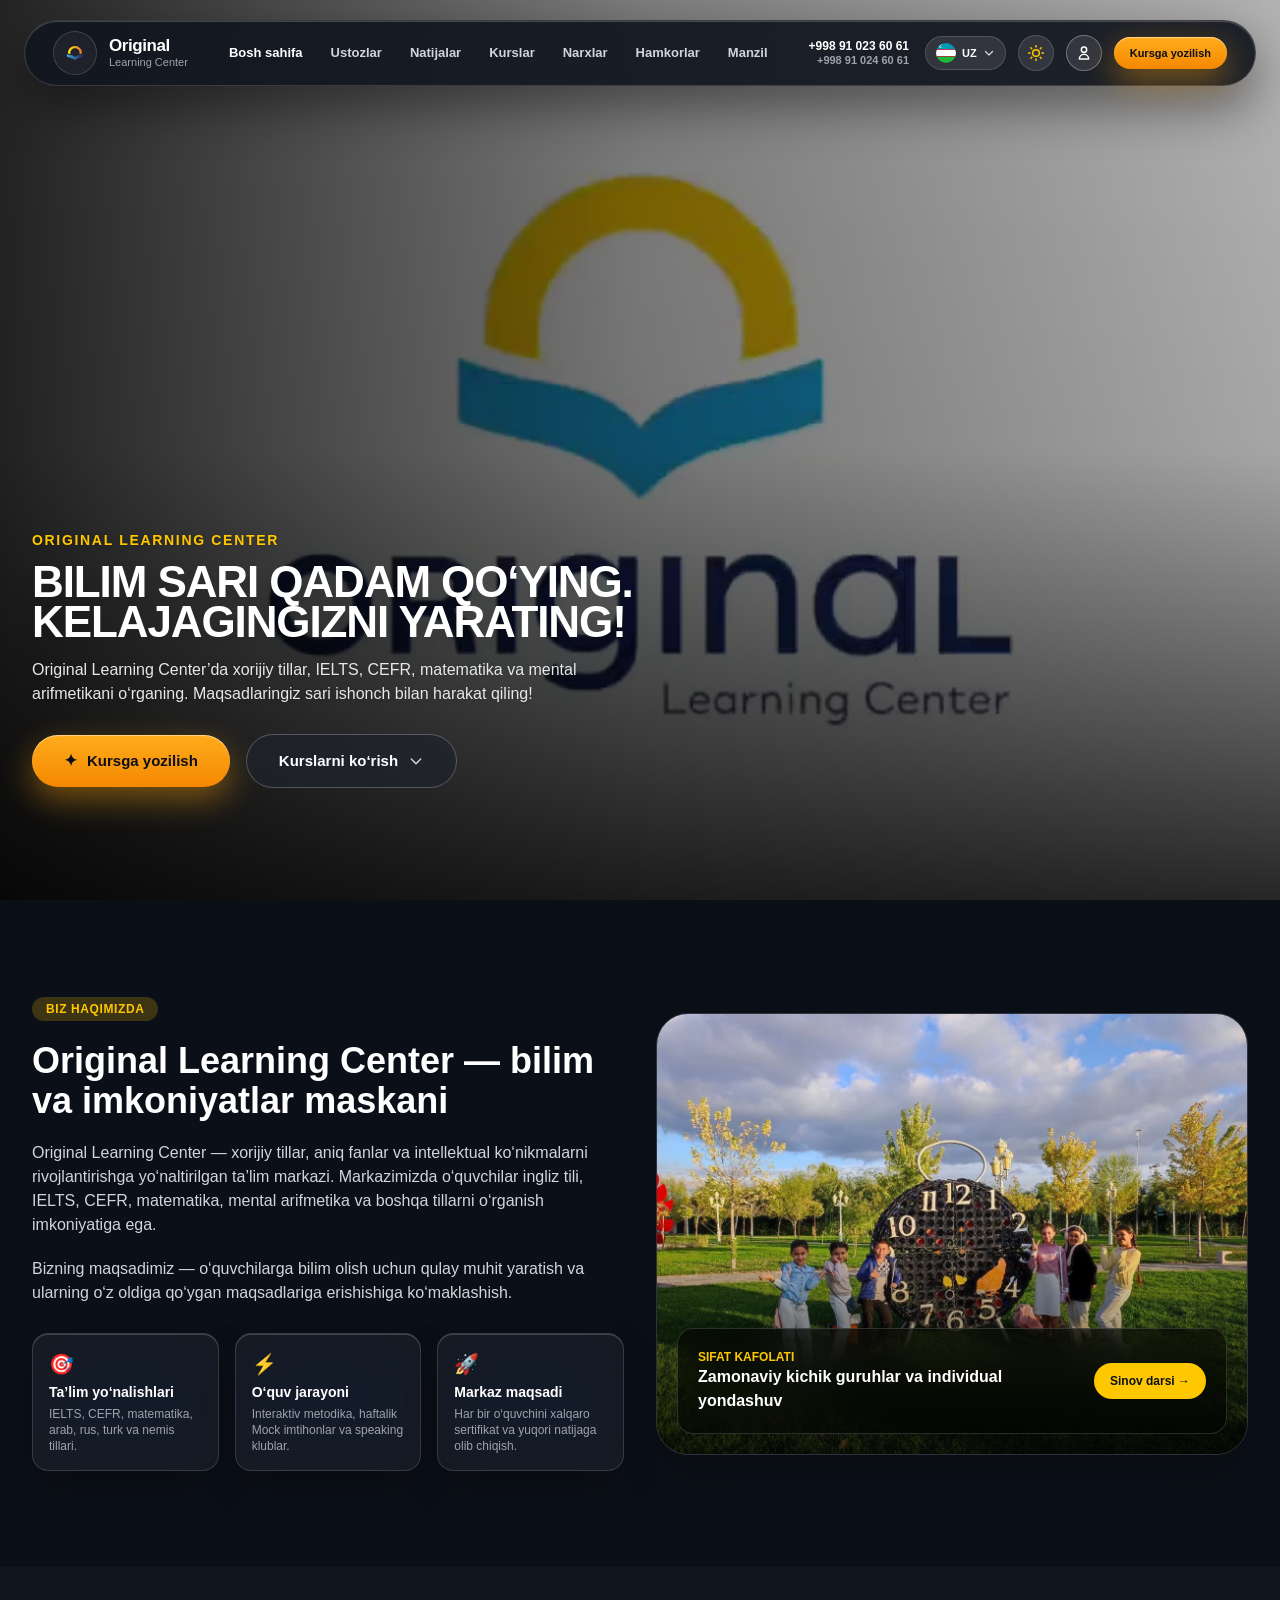
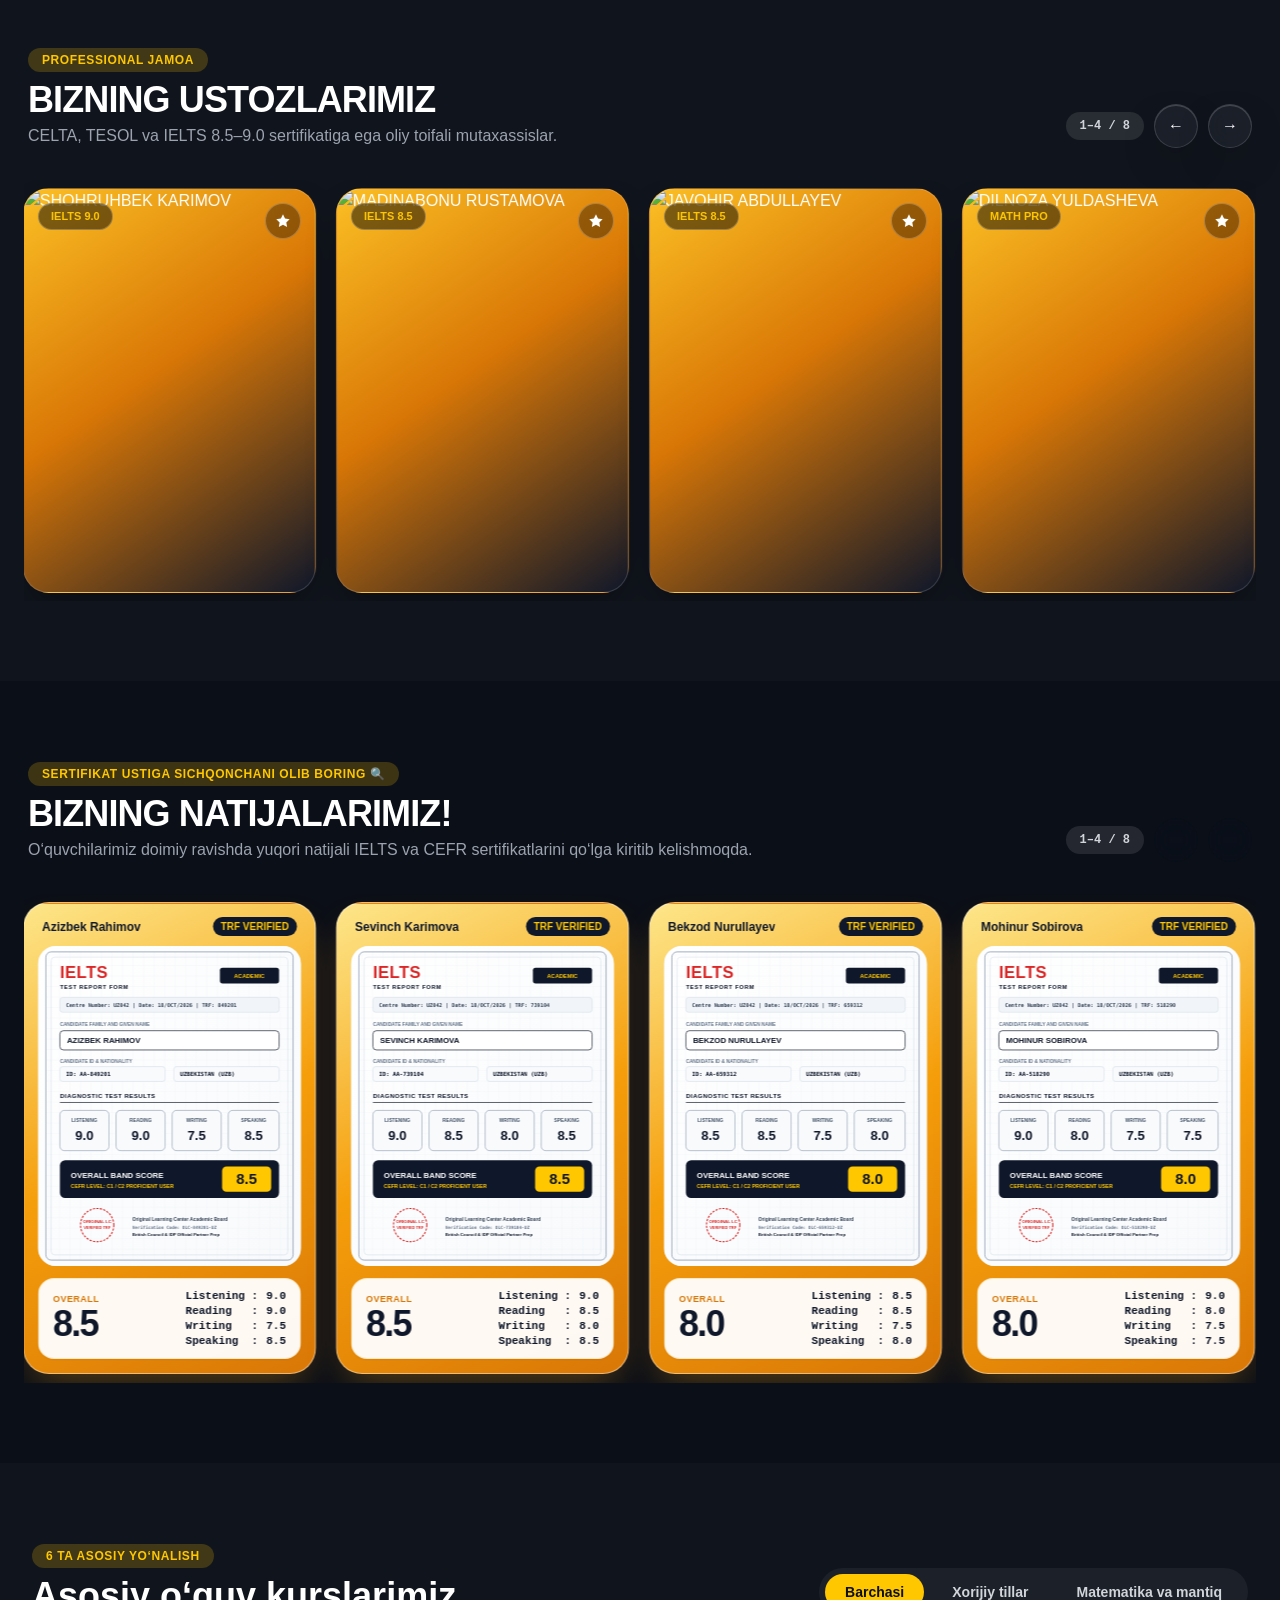
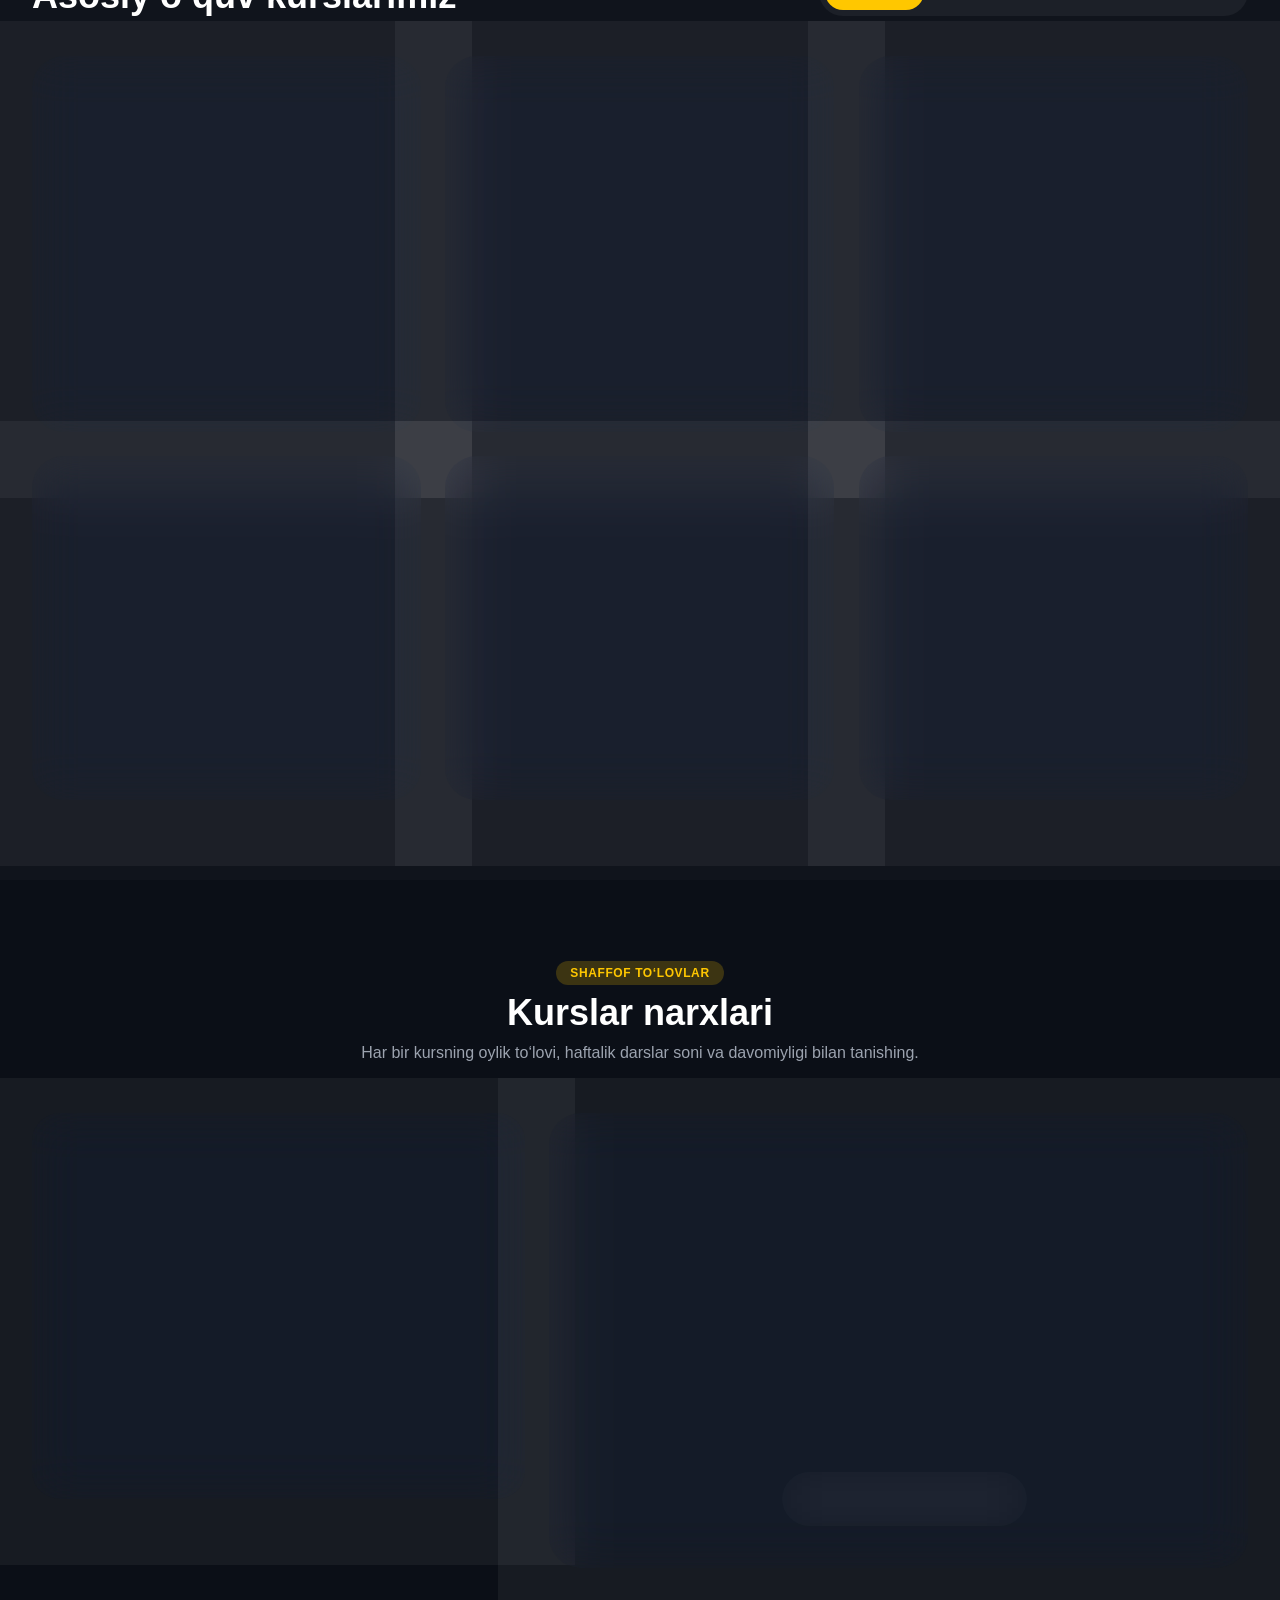
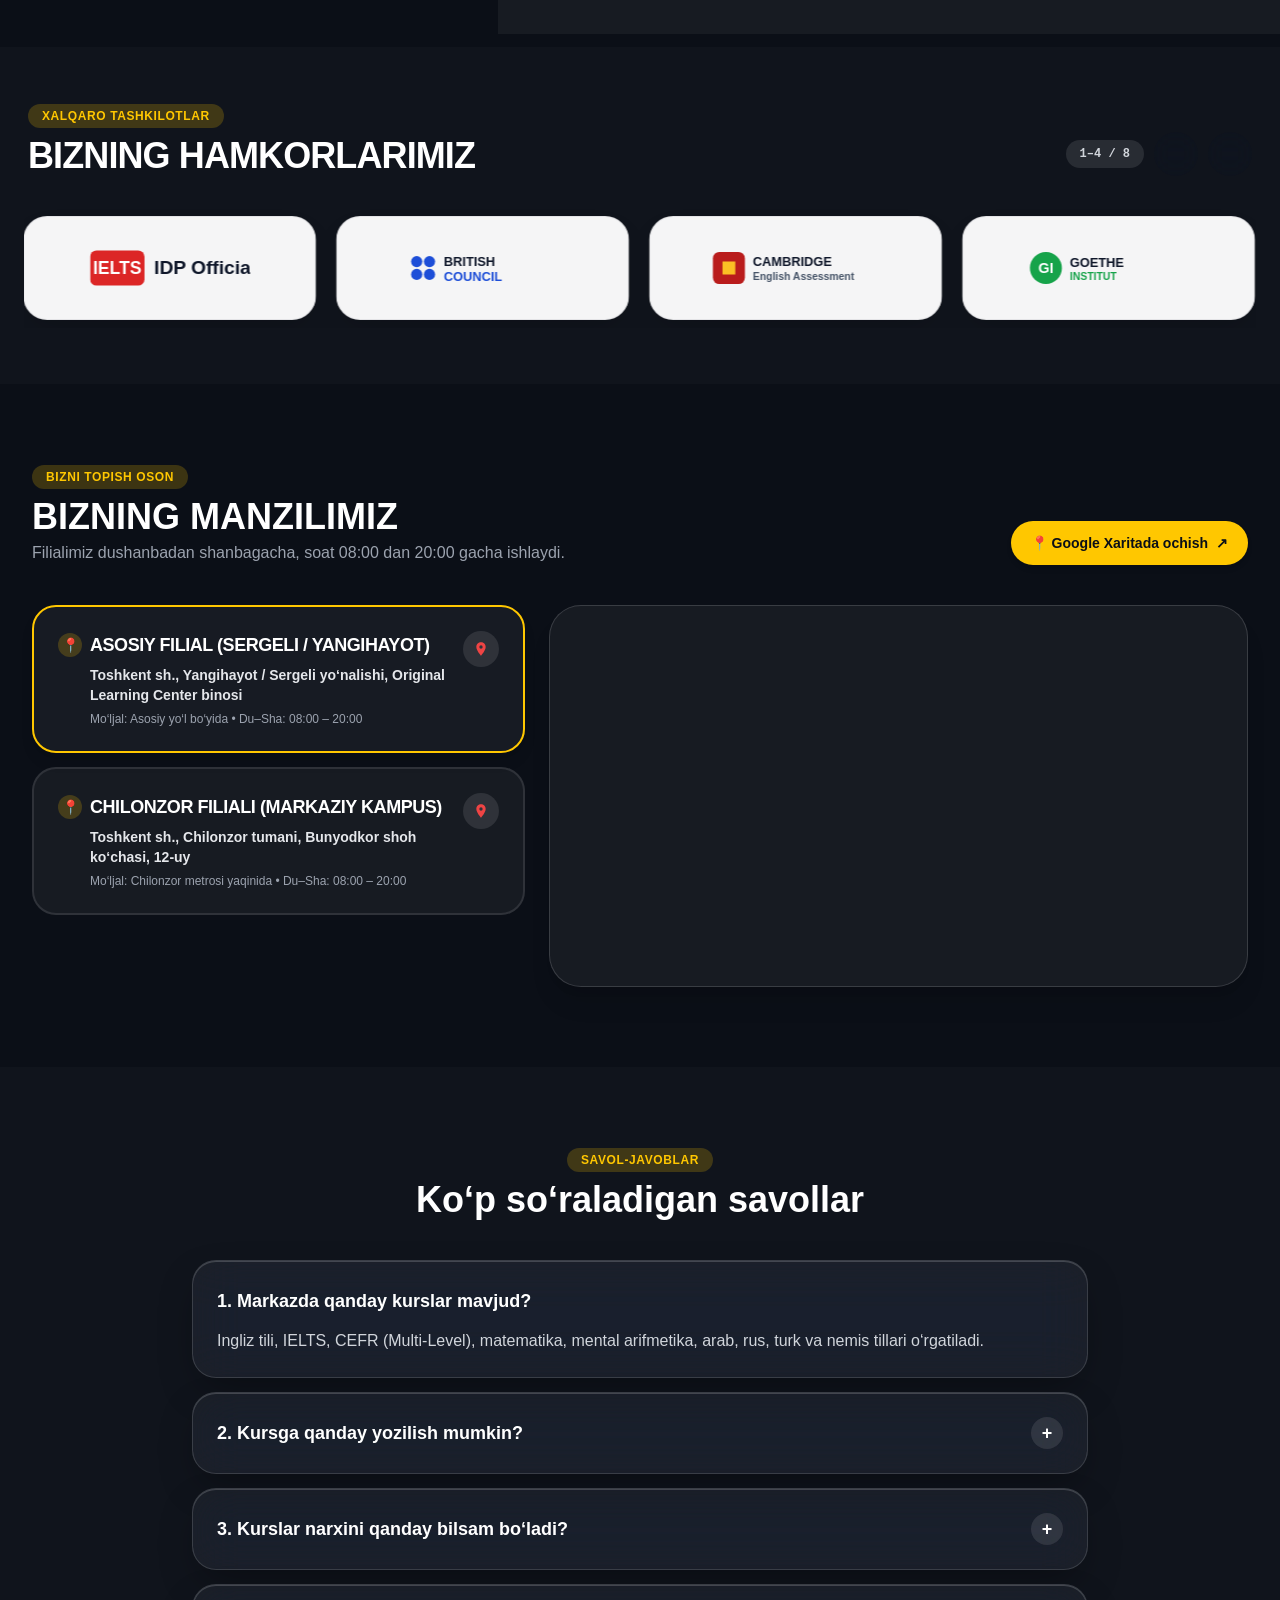
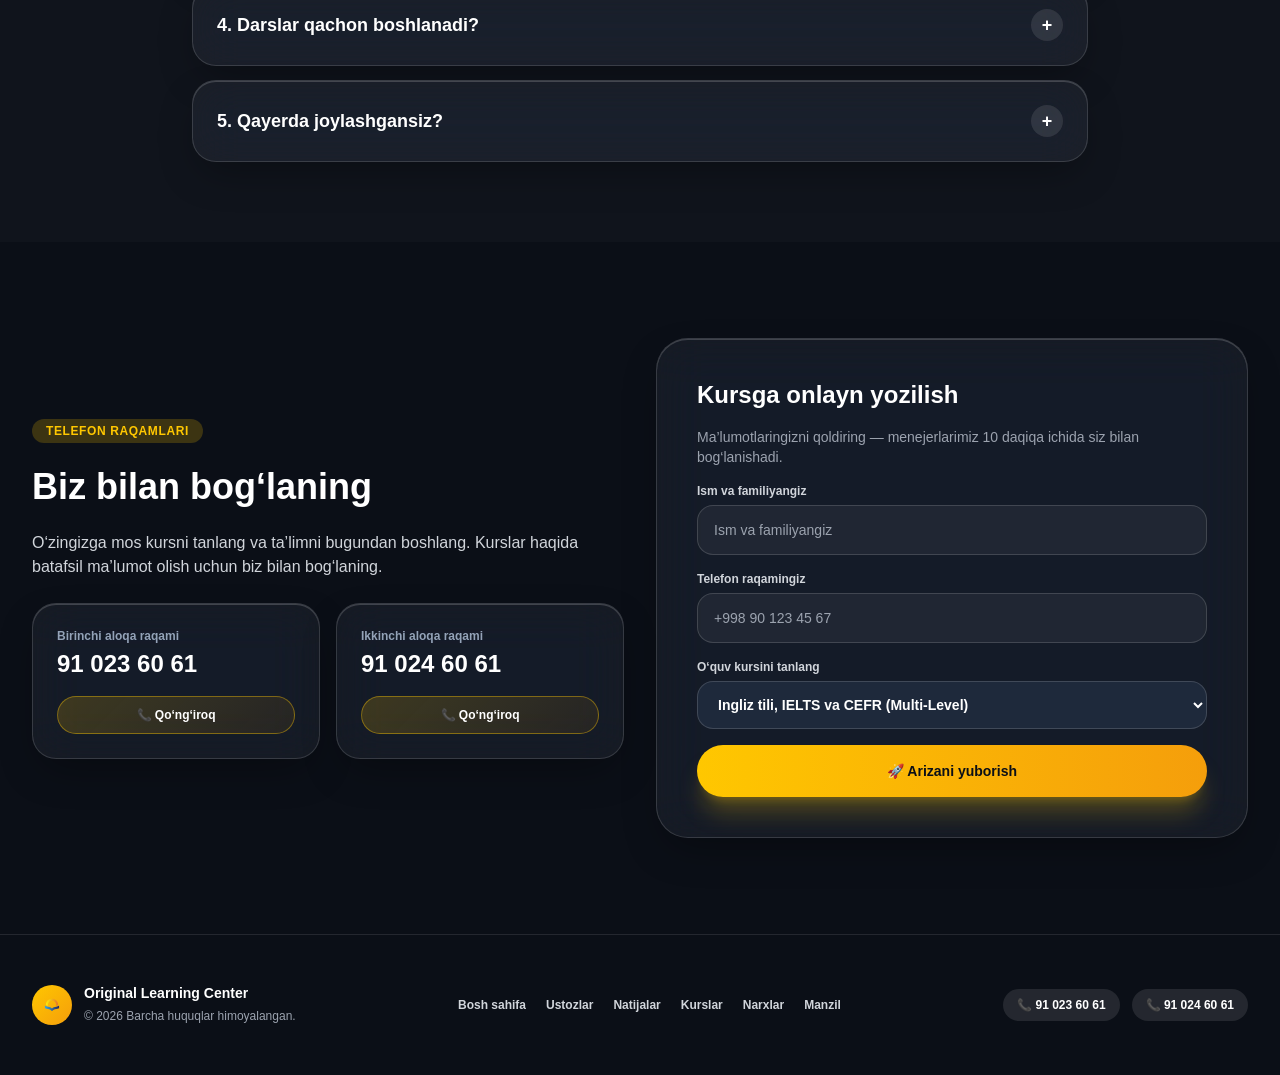
==== commit cf294090: "Tezlik, SEO, loader va yangi logo - Video siqildi (14.7 MB -> 3.4 MB), mobilda yuklanmaydi; kitob oc" ====
--- a/index.html
+++ b/index.html
@@ -5,32 +5,36 @@
     <meta name="viewport" content="width=device-width, initial-scale=1.0">
     <title>Original Learning Center — Bilim sari qadam qo‘ying!</title>
     <meta name="description" content="Original Learning Center - ingliz tili, IELTS, CEFR, matematika va mental arifmetika kurslari. Tajribali ustozlar, yuqori natijalar va qulay manzil.">
-    <meta name="keywords" content="Original Learning Center, IELTS, CEFR, ingliz tili, matematika, mental arifmetika, o'quv markazi, kurslar, Toshkent">
+    <meta name="keywords" content="Original Learning Center, IELTS, CEFR, ingliz tili, matematika, mental arifmetika, o‘quv markazi, kurslar, Toshkent">
     <meta name="author" content="Original Learning Center">
-    <meta name="robots" content="index, follow">
-    <link rel="canonical" href="https://original-learning-center.uz/">
+    <meta name="robots" content="index, follow, max-image-preview:large">
+    <link rel="alternate" hreflang="uz" href="https://original-learning-centre.netlify.app/">
+    <link rel="alternate" hreflang="x-default" href="https://original-learning-centre.netlify.app/">
+    <link rel="canonical" href="https://original-learning-centre.netlify.app/">
     <meta name="theme-color" content="#0B0F17">
-    <link rel="icon" type="image/png" href="tmphxoblbaf.png">
-    <link rel="preload" href="video_2026-10-26_23-34-48.mp4" as="video" type="video/mp4">
+    <link rel="icon" type="image/svg+xml" href="logo.svg">
+    <link rel="apple-touch-icon" href="logo.svg">
     <meta property="og:type" content="website">
     <meta property="og:locale" content="uz_UZ">
     <meta property="og:site_name" content="Original Learning Center">
     <meta property="og:title" content="Original Learning Center — Bilim sari qadam qo‘ying!">
     <meta property="og:description" content="IELTS, CEFR, ingliz tili, matematika va mental arifmetika kurslari. Original Learning Center bilan maqsadlaringizga erishing.">
-    <meta property="og:url" content="https://original-learning-center.uz/">
-    <meta property="og:image" content="tmphxoblbaf.png">
+    <meta property="og:url" content="https://original-learning-centre.netlify.app/">
+    <meta property="og:image" content="https://original-learning-centre.netlify.app/about.webp">
+    <meta property="og:image:alt" content="Original Learning Center o‘quvchilari">
     <meta name="twitter:card" content="summary_large_image">
     <meta name="twitter:title" content="Original Learning Center — Bilim sari qadam qo‘ying!">
     <meta name="twitter:description" content="Xorijiy tillar va aniq fanlar bo‘yicha zamonaviy kurslar. IELTS va CEFR tayyorlov markazi.">
-    <meta name="twitter:image" content="tmphxoblbaf.png">
+    <meta name="twitter:image" content="https://original-learning-centre.netlify.app/about.webp">
     <script type="application/ld+json">
         {
             "@context": "https://schema.org",
             "@type": "EducationalOrganization",
             "name": "Original Learning Center",
-            "url": "https://original-learning-center.uz/",
-            "logo": "tmphxoblbaf.png",
-            "description": "IELTS, CEFR, ingliz tili, matematika va mental arifmetika kurslarini taklif qiluvchi ta'lim markazi.",
+            "url": "https://original-learning-centre.netlify.app/",
+            "logo": "https://original-learning-centre.netlify.app/logo.svg",
+            "image": "https://original-learning-centre.netlify.app/about.webp",
+            "description": "IELTS, CEFR, ingliz tili, matematika va mental arifmetika kurslarini taklif qiluvchi ta’lim markazi.",
             "telephone": "+998910236061",
             "address": {
                 "@type": "PostalAddress",
@@ -39,29 +43,7 @@
             }
         }
     </script>
-    <!-- Tailwind CSS Script -->
-    <script src="https://cdn.tailwindcss.com"></script>
-    <script>
-        tailwind.config = {
-            darkMode: 'class',
-            theme: {
-                extend: {
-                    fontFamily: {
-                        sans: ['Inter', 'sans-serif'],
-                        display: ['Plus Jakarta Sans', 'sans-serif'],
-                    },
-                    colors: {
-                        brand: {
-                            gold: '#FFC700',
-                            amber: '#F59E0B',
-                            obsidian: '#0B0F17',
-                            surface: '#111827'
-                        }
-                    }
-                }
-            }
-        }
-    </script>
+    <link rel="stylesheet" href="styles.css">
     <!-- Google Fonts -->
     <link rel="preconnect" href="https://fonts.googleapis.com">
     <link rel="preconnect" href="https://fonts.gstatic.com" crossorigin>
@@ -206,13 +188,24 @@
             object-position: top center;
             transition: transform 0.6s cubic-bezier(0.22, 1, 0.36, 1);
         }
-        .in-teacher-card:hover .in-teacher-img {
-            transform: scale(1.06);
-        }
+        .in-teacher-card:hover .in-teacher-img,
+        .in-teacher-card:focus .in-teacher-img {
+            transform: scale(1.04);
+        }
+        .in-teacher-card:hover .in-teacher-overlay,
+        .in-teacher-card:focus .in-teacher-overlay {
+            opacity: 1;
+            transform: none;
+        }
+        .in-teacher-card:focus { outline: 2px solid #FFC700; outline-offset: 2px; }
         .in-teacher-overlay {
             position: absolute;
-            inset-x: 0;
+            left: 0;
+            right: 0;
             bottom: 0;
+            opacity: 0;
+            transform: translateY(24px);
+            transition: opacity .35s ease, transform .45s cubic-bezier(0.22, 1, 0.36, 1);
             padding: 20px 18px 18px;
             background: linear-gradient(to top, rgba(7, 10, 18, 0.96) 0%, rgba(7, 10, 18, 0.78) 65%, transparent 100%);
             z-index: 10;
@@ -327,54 +320,58 @@
                 display: none !important;
             }
         }
+        /* Page loader */
+        #page-loader { position: fixed; inset: 0; z-index: 200; display: flex; flex-direction: column; align-items: center; justify-content: center; gap: 18px; background: #0B0F17; transition: opacity .5s ease, visibility .5s ease; }
+        #page-loader.is-hidden { opacity: 0; visibility: hidden; }
+        .loader-logo { width: 112px; height: 112px; overflow: visible; }
+        .ldr-page { transform-box: fill-box; animation: ldrOpen 1.6s cubic-bezier(.22,1,.36,1) infinite alternate; }
+        .ldr-page-l { transform-origin: right center; }
+        .ldr-page-r { transform-origin: left center; }
+        .ldr-sun { transform-box: fill-box; transform-origin: center bottom; animation: ldrSun 1.6s cubic-bezier(.22,1,.36,1) infinite alternate; }
+        @keyframes ldrOpen { 0%, 12% { transform: scaleX(0.04) skewY(-6deg); } 100% { transform: none; } }
+        @keyframes ldrSun { 0%, 40% { opacity: 0; transform: translateY(18px) scale(.6); } 100% { opacity: 1; transform: none; } }
+        .loader-title { font-family: 'Plus Jakarta Sans', Inter, sans-serif; font-weight: 800; font-size: 12px; letter-spacing: .28em; color: #fff; opacity: .85; }
+        .loader-bar { width: 140px; height: 3px; border-radius: 3px; background: rgba(255,255,255,.12); overflow: hidden; }
+        .loader-bar span { display: block; height: 100%; width: 40%; border-radius: 3px; background: linear-gradient(90deg,#FDEC09,#E5752A); animation: ldrBar 1.1s ease-in-out infinite; }
+        @keyframes ldrBar { from { transform: translateX(-100%); } to { transform: translateX(250%); } }
+        @media (prefers-reduced-motion: reduce) { .ldr-page, .ldr-sun, .loader-bar span { animation: none; } }
+
+        /* Admin panel animations */
+        @keyframes admSlide { from { transform: translateX(100%); } to { transform: none; } }
+        .adm-slide { animation: admSlide .22s ease-out; }
+        @keyframes admToast { from { opacity: 0; transform: translateY(8px); } to { opacity: 1; transform: none; } }
+        .adm-toast { animation: admToast .2s ease-out; }
     </style>
 </head>
 <body class="bg-slate-50 dark:bg-brand-obsidian text-slate-900 dark:text-white font-sans antialiased selection:bg-brand-gold selection:text-brand-obsidian pb-24 lg:pb-0 transition-colors duration-300">
-
-    <!-- ===================================================================== -->
-    <!-- PRELOADER / VIDEO LOADING OVERLAY                                     -->
-    <!-- ===================================================================== -->
-    <div id="site-preloader" class="fixed inset-0 z-[9999] flex flex-col items-center justify-center bg-[#0B0F17] transition-all duration-500 ease-out select-none">
-        <div class="relative flex flex-col items-center text-center px-6 max-w-sm w-full">
-            <!-- Pulsing Logo Glow -->
-            <div class="relative mb-5">
-                <div class="absolute -inset-4 rounded-full bg-amber-400/25 blur-xl animate-pulse"></div>
-                <div class="relative w-20 h-20 sm:w-24 sm:h-24 rounded-3xl bg-white/5 border border-amber-400/30 flex items-center justify-center shadow-2xl backdrop-blur-md">
-                    <img src="tmphxoblbaf.png" alt="Original Learning Center" class="w-12 h-12 sm:w-14 sm:h-14 object-contain animate-pulse"/>
-                </div>
-            </div>
-
-            <!-- Title -->
-            <h2 class="text-xl sm:text-2xl font-extrabold text-white tracking-tight mb-1">
-                Original <span class="text-amber-400">Learning Center</span>
-            </h2>
-            <p class="text-xs text-gray-400 font-medium mb-6 tracking-wide">
-                Kelajagingiz sari ilk qadam
-            </p>
-
-            <!-- Loading Progress Bar -->
-            <div class="w-56 h-1.5 bg-white/10 rounded-full overflow-hidden mb-2.5 relative">
-                <div id="preloader-progress-bar" class="h-full bg-gradient-to-r from-amber-400 via-yellow-300 to-amber-500 rounded-full w-0 transition-all duration-200 ease-out"></div>
-            </div>
-
-            <!-- Loading status text -->
-            <div class="flex items-center justify-between w-56 text-[11px] text-gray-400 font-mono">
-                <span id="preloader-status-text">Video yuklanmoqda...</span>
-                <span id="preloader-percent-text">0%</span>
-            </div>
-        </div>
+    <!-- Page loader: the logo's book opens while the hero video loads -->
+    <div id="page-loader" role="status" aria-label="Sahifa yuklanmoqda">
+        <svg class="loader-logo" viewBox="20 24 70 64" aria-hidden="true">
+            <defs>
+                <linearGradient id="ldr-sun" x1="31.2" y1="45.1" x2="79.4" y2="45.1" gradientUnits="userSpaceOnUse"><stop offset="0" stop-color="#FDEC09"/><stop offset="1" stop-color="#E5752A"/></linearGradient>
+                <linearGradient id="ldr-book" x1="27.3" y1="69.7" x2="83.3" y2="69.7" gradientUnits="userSpaceOnUse"><stop offset="0" stop-color="#39A9E0"/><stop offset="1" stop-color="#29255C"/></linearGradient>
+                <clipPath id="ldr-left"><rect x="0" y="0" width="55.33" height="112"/></clipPath>
+                <clipPath id="ldr-right"><rect x="55.33" y="0" width="56" height="112"/></clipPath>
+            </defs>
+            <path class="ldr-sun" fill="url(#ldr-sun)" fill-rule="evenodd" d="M55.33,30.94c6.65,0,12.68,2.7,17.04,7.06c4.36,4.36,7.06,10.39,7.06,17.04c0,0.65-0.03,1.29-0.08,1.930c-2.66,0.92-5.55,1.77-8.1,2.21L70.6,59.3c0.38-1.36,0.58-2.78,0.58-4.26c0-4.38-1.77-8.34-4.64-11.21c-2.87-2.87-6.83-4.64-11.21-4.64c-4.38,0-8.34,1.77-11.21,4.64c-2.87,2.87-4.64,6.83-4.64,11.21c0,1.48,0.2,2.9,0.58,4.26l-0.66-0.11c-2.55-0.44-5.43-1.3-8.1-2.21c-0.05-0.64-0.08-1.28-0.08-1.93c0-6.65,2.7-12.68,7.06-17.04C42.65,33.64,48.67,30.94,55.33,30.94z"/>
+            <g clip-path="url(#ldr-left)"><path class="ldr-page ldr-page-l" fill="url(#ldr-book)" fill-rule="evenodd" d="M55.33,69.79c-4.19-5.4-10.01-6.22-16.49-7.34c-4.58-0.79-11.51-3.39-11.51-3.39v9.7c0,0,3.5,1.36,11.37,3.11c7.87,1.76,11.92,3.92,15.73,7.95c0.54,0.55,0.9,0.48,0.9,0.48s0.36,0.08,0.9-0.48c3.81-4.03,7.86-6.19,15.73-7.95c7.87-1.76,11.37-3.11,11.37-3.11v-9.7c0,0-6.93,2.6-11.51,3.39C65.34,63.57,59.51,64.39,55.33,69.79z"/></g>
+            <g clip-path="url(#ldr-right)"><path class="ldr-page ldr-page-r" fill="url(#ldr-book)" fill-rule="evenodd" d="M55.33,69.79c-4.19-5.4-10.01-6.22-16.49-7.34c-4.58-0.79-11.51-3.39-11.51-3.39v9.7c0,0,3.5,1.36,11.37,3.11c7.87,1.76,11.92,3.92,15.73,7.95c0.54,0.55,0.9,0.48,0.9,0.48s0.36,0.08,0.9-0.48c3.81-4.03,7.86-6.19,15.73-7.95c7.87-1.76,11.37-3.11,11.37-3.11v-9.7c0,0-6.93,2.6-11.51,3.39C65.34,63.57,59.51,64.39,55.33,69.79z"/></g>
+        </svg>
+        <div class="loader-title">ORIGINAL LEARNING CENTER</div>
+        <div class="loader-bar"><span></span></div>
     </div>
+
 
     <!-- ===================================================================== -->
     <!-- 1. FLOATING CAPSULE HEADER (EXACT REFERENCE INTER NATION STYLE)       -->
     <!-- ===================================================================== -->
     <header class="fixed top-3 sm:top-5 inset-x-0 z-50 px-3 sm:px-6 pointer-events-none">
         <div class="max-w-[1440px] mx-auto">
-            <nav class="capsule-glass-nav pointer-events-auto rounded-full px-4 sm:px-6 lg:px-7 py-2.5 flex items-center justify-between gap-2 sm:gap-3 overflow-hidden">
+            <nav class="capsule-glass-nav pointer-events-auto rounded-full px-3 sm:px-6 lg:px-7 py-2.5 flex items-center justify-between gap-2 sm:gap-3">
                 <!-- Left Brand Logo (Exact Inter Nation Dot Grid + Original) -->
-                <a href="#home" class="flex items-center gap-3 group shrink-0">
+                <a href="#home" class="flex items-center gap-2 sm:gap-3 group shrink-0">
                     <div class="w-10 h-10 sm:w-11 sm:h-11 rounded-full bg-slate-900/5 dark:bg-white/5 border border-slate-900/10 dark:border-white/15 flex items-center justify-center shadow-inner group-hover:scale-105 transition-transform">
-                        <img src="tmphxoblbaf.png" alt="Original Learning Center logo" class="w-7 h-7 sm:w-8 sm:h-8 object-contain"/>
+                        <img src="logo.svg" alt="Original Learning Center logo" class="w-7 h-7 sm:w-8 sm:h-8 object-contain"/>
                     </div>
                     <div class="leading-tight">
                         <span class="font-display font-extrabold text-sm sm:text-[17px] tracking-tight text-slate-900 dark:text-white block">
@@ -398,7 +395,7 @@
                 </div>
 
                 <!-- Right Actions: Phone Numbers, Flag Dropdown, Theme, Kirish, Kursga yozilish -->
-                <div class="flex items-center gap-2 sm:gap-3 shrink-0">
+                <div class="flex items-center gap-1.5 sm:gap-3 shrink-0">
                     <!-- Stacked Two Phone Numbers (Desktop/Tablet) -->
                     <div class="hidden sm:flex flex-col items-end leading-tight pr-1">
                         <a href="tel:+998910236061" class="text-[11px] xl:text-xs font-extrabold text-slate-900 dark:text-white hover:text-brand-gold transition-colors whitespace-nowrap">
@@ -416,7 +413,7 @@
 
                     <!-- Flag Language Dropdown (Default UZ Flag) -->
                     <div id="lang-dropdown-wrapper" class="relative">
-                        <button onclick="toggleLangDropdown(event)" class="flex items-center gap-1.5 px-2.5 py-1.5 rounded-full bg-slate-900/5 dark:bg-white/10 border border-slate-900/10 dark:border-white/15 hover:border-brand-gold text-xs font-extrabold transition-all">
+                        <button onclick="toggleLangDropdown(event)" aria-label="Tilni tanlash" aria-haspopup="true" class="flex items-center gap-1 sm:gap-1.5 px-2 sm:px-2.5 py-1.5 rounded-full bg-slate-900/5 dark:bg-white/10 border border-slate-900/10 dark:border-white/15 hover:border-brand-gold text-xs font-extrabold transition-all">
                             <span id="current-lang-flag" class="w-5 h-5 rounded-full overflow-hidden inline-flex items-center justify-center shadow-sm"></span>
                             <span id="current-lang-code" class="text-[11px] text-slate-900 dark:text-white">UZ</span>
                             <svg id="lang-dropdown-chevron" class="w-3 h-3 text-slate-600 dark:text-gray-300 transition-transform duration-200" fill="none" stroke="currentColor" stroke-width="2.5" viewBox="0 0 24 24"><path stroke-linecap="round" stroke-linejoin="round" d="M19 9l-7 7-7-7"/></svg>
@@ -459,7 +456,7 @@
                     </button>
 
                     <!-- Admin Login Button ("Kirish") -->
-                    <button onclick="handleAdminTrigger()" class="w-9 h-9 rounded-full bg-slate-900/5 dark:bg-white/10 hover:bg-white/15 border border-slate-900/20 dark:border-white/30 text-slate-900 dark:text-white flex items-center justify-center transition-all shrink-0" title="Admin">
+                    <button onclick="handleAdminTrigger()" class="w-9 h-9 rounded-full bg-slate-900/5 dark:bg-white/10 hover:bg-white/15 border border-slate-900/20 dark:border-white/30 text-slate-900 dark:text-white flex items-center justify-center transition-all shrink-0" title="Admin" aria-label="Admin panelga kirish">
                         <svg class="w-4 h-4" fill="none" stroke="currentColor" stroke-width="2.2" viewBox="0 0 24 24"><path stroke-linecap="round" stroke-linejoin="round" d="M16 7a4 4 0 11-8 0 4 4 0 018 0zM12 14a7 7 0 00-7 7h14a7 7 0 00-7-7z"/></svg>
                     </button>
 
@@ -479,7 +476,7 @@
         <!-- Background Media Container (Local MP4 Video) -->
         <div class="absolute inset-0 z-0 bg-brand-obsidian">
             <!-- Mobile High-Res Classroom Backdrop -->
-            <img src="https://images.unsplash.com/photo-1522202176988-66273c2fd55f?auto=format&fit=crop&w=1600&q=80" alt="Original Learning Center" class="md:hidden w-full h-full object-cover opacity-75"/>
+            <img src="https://images.unsplash.com/photo-1522202176988-66273c2fd55f?auto=format&fit=crop&w=900&q=70" alt="Original Learning Center" fetchpriority="high" class="md:hidden w-full h-full object-cover opacity-75"/>
 
             <!-- Desktop Borderless Local Video Background -->
             <div id="hero-yt-container" class="hero-bg-cover-wrap hidden md:block">
@@ -489,10 +486,9 @@
                     muted
                     loop
                     playsinline
-                    preload="auto"
-                    poster="tmphxoblbaf.png"
+                    preload="metadata"
+                    poster="hero-poster.jpg"
                     aria-label="Original Learning Center background video">
-                    <source src="video_2026-10-26_23-34-48.mp4" type="video/mp4">
                 </video>
             </div>
 
@@ -509,7 +505,7 @@
                 </span>
 
                 <h1 data-i18n="hero_title" class="font-display font-black text-2xl sm:text-4xl lg:text-[44px] text-white uppercase leading-[1.08] tracking-tight drop-shadow-xl mb-4">
-                    BILIM SARI QADAM QU‘YING.<br class="hidden sm:inline"/> KELAJAGINGIZNI YARATING!
+                    BILIM SARI QADAM QO‘YING.<br class="hidden sm:inline"/> KELAJAGINGIZNI YARATING!
                 </h1>
 
                 <p data-i18n="hero_desc" class="text-gray-200 text-sm sm:text-[15px] lg:text-base max-w-xl leading-relaxed font-normal drop-shadow mb-7">
@@ -555,7 +551,7 @@
                         <div class="liquid-glass-card rounded-2xl p-4">
                             <div class="text-brand-gold text-xl mb-1">🎯</div>
                             <h3 class="font-display font-extrabold text-sm text-slate-900 dark:text-white mb-1">Ta’lim yo‘nalishlari</h3>
-                            <p class="text-xs text-slate-500 dark:text-gray-400">IELTS, CEFR, Matematika, Arab, Rus, Turk va Nemis tillari.</p>
+                            <p class="text-xs text-slate-500 dark:text-gray-400">IELTS, CEFR, matematika, arab, rus, turk va nemis tillari.</p>
                         </div>
                         <div class="liquid-glass-card rounded-2xl p-4">
                             <div class="text-brand-gold text-xl mb-1">⚡</div>
@@ -572,7 +568,7 @@
 
                 <div class="lg:col-span-6">
                     <div class="relative rounded-[32px] overflow-hidden border border-slate-200 dark:border-white/15 shadow-2xl">
-                        <img src="https://images.unsplash.com/photo-1524178232363-1fb2b075b655?auto=format&fit=crop&w=1200&q=80" alt="Original Learning Center" class="w-full h-[360px] sm:h-[440px] object-cover"/>
+                        <img src="about.webp" alt="Original Learning Center o‘quvchilari bog‘da" width="1200" height="898" loading="lazy" decoding="async" class="w-full h-[360px] sm:h-[440px] object-cover"/>
                         <div class="absolute inset-0 bg-gradient-to-t from-black/80 via-transparent to-transparent"></div>
                         <div class="absolute bottom-5 left-5 right-5 p-5 rounded-2xl bg-black/55 backdrop-blur-xl border border-white/15 flex items-center justify-between gap-4">
                             <div>
@@ -611,10 +607,10 @@
                     <span id="teachers-counter-badge" class="px-3.5 py-1.5 rounded-full bg-slate-900/5 dark:bg-white/10 font-mono font-bold text-xs text-slate-700 dark:text-gray-300">
                         1–5 / 8
                     </span>
-                    <button onclick="moveCarousel('teachers', -1)" class="w-11 h-11 rounded-full liquid-glass-card flex items-center justify-center text-slate-900 dark:text-white hover:bg-brand-gold hover:text-brand-obsidian transition-colors">
+                    <button onclick="moveCarousel('teachers', -1)" aria-label="Ustozlar: oldingi" class="w-11 h-11 rounded-full liquid-glass-card flex items-center justify-center text-slate-900 dark:text-white hover:bg-brand-gold hover:text-brand-obsidian transition-colors">
                         ←
                     </button>
-                    <button onclick="moveCarousel('teachers', 1)" class="w-11 h-11 rounded-full liquid-glass-card flex items-center justify-center text-slate-900 dark:text-white hover:bg-brand-gold hover:text-brand-obsidian transition-colors">
+                    <button onclick="moveCarousel('teachers', 1)" aria-label="Ustozlar: keyingi" class="w-11 h-11 rounded-full liquid-glass-card flex items-center justify-center text-slate-900 dark:text-white hover:bg-brand-gold hover:text-brand-obsidian transition-colors">
                         →
                     </button>
                 </div>
@@ -648,10 +644,10 @@
                     <span id="results-counter-badge" class="px-3.5 py-1.5 rounded-full bg-slate-900/5 dark:bg-white/10 font-mono font-bold text-xs text-slate-700 dark:text-gray-300">
                         1–5 / 8
                     </span>
-                    <button onclick="moveCarousel('results', -1)" class="w-11 h-11 rounded-full liquid-glass-card flex items-center justify-center text-slate-900 dark:text-white hover:bg-brand-gold hover:text-brand-obsidian transition-colors">
+                    <button onclick="moveCarousel('results', -1)" aria-label="Natijalar: oldingi" class="w-11 h-11 rounded-full liquid-glass-card flex items-center justify-center text-slate-900 dark:text-white hover:bg-brand-gold hover:text-brand-obsidian transition-colors">
                         ←
                     </button>
-                    <button onclick="moveCarousel('results', 1)" class="w-11 h-11 rounded-full liquid-glass-card flex items-center justify-center text-slate-900 dark:text-white hover:bg-brand-gold hover:text-brand-obsidian transition-colors">
+                    <button onclick="moveCarousel('results', 1)" aria-label="Natijalar: keyingi" class="w-11 h-11 rounded-full liquid-glass-card flex items-center justify-center text-slate-900 dark:text-white hover:bg-brand-gold hover:text-brand-obsidian transition-colors">
                         →
                     </button>
                 </div>
@@ -785,10 +781,10 @@
                     <span id="partners-counter-badge" class="px-3.5 py-1.5 rounded-full bg-slate-900/5 dark:bg-white/10 font-mono font-bold text-xs text-slate-700 dark:text-gray-300">
                         1–6 / 8
                     </span>
-                    <button onclick="moveCarousel('partners', -1)" class="w-11 h-11 rounded-full liquid-glass-card flex items-center justify-center text-slate-900 dark:text-white hover:bg-brand-gold hover:text-brand-obsidian transition-colors">
+                    <button onclick="moveCarousel('partners', -1)" aria-label="Hamkorlar: oldingi" class="w-11 h-11 rounded-full liquid-glass-card flex items-center justify-center text-slate-900 dark:text-white hover:bg-brand-gold hover:text-brand-obsidian transition-colors">
                         ←
                     </button>
-                    <button onclick="moveCarousel('partners', 1)" class="w-11 h-11 rounded-full liquid-glass-card flex items-center justify-center text-slate-900 dark:text-white hover:bg-brand-gold hover:text-brand-obsidian transition-colors">
+                    <button onclick="moveCarousel('partners', 1)" aria-label="Hamkorlar: keyingi" class="w-11 h-11 rounded-full liquid-glass-card flex items-center justify-center text-slate-900 dark:text-white hover:bg-brand-gold hover:text-brand-obsidian transition-colors">
                         →
                     </button>
                 </div>
@@ -814,7 +810,7 @@
                         BIZNING MANZILIMIZ
                     </h2>
                     <p data-i18n="loc_subtitle" class="text-slate-600 dark:text-gray-400 text-sm sm:text-base mt-1">
-                        Filialimiz Dushanbadan–Shanbagacha, soat 08:00 dan 20:00 gacha ishlaydi.
+                        Filialimiz dushanbadan shanbagacha, soat 08:00 dan 20:00 gacha ishlaydi.
                     </p>
                 </div>
                 <a id="branch-external-map-link" href="https://www.google.com/maps?q=41.169750,69.221655&ll=41.169750,69.221655&z=16" target="_blank" rel="noopener noreferrer" class="px-5 py-3 rounded-full bg-brand-gold text-brand-obsidian font-display font-extrabold text-xs sm:text-sm inline-flex items-center gap-2 self-start sm:self-end shadow-md">
@@ -827,7 +823,7 @@
                 <div id="branches-list-container" class="lg:col-span-5 space-y-3.5"></div>
 
                 <div class="lg:col-span-7 rounded-[32px] overflow-hidden border border-slate-200 dark:border-white/15 shadow-xl min-h-[380px] bg-slate-200 dark:bg-white/5">
-                    <iframe id="branch-map-iframe" src="https://www.google.com/maps?q=41.169750,69.221655&ll=41.169750,69.221655&z=16&output=embed" class="w-full h-full min-h-[380px] border-0" allowfullscreen loading="lazy" referrerpolicy="no-referrer-when-downgrade"></iframe>
+                    <iframe id="branch-map-iframe" loading="lazy" title="Original Learning Center xaritada" src="https://www.google.com/maps?q=41.169750,69.221655&ll=41.169750,69.221655&z=16&output=embed" class="w-full h-full min-h-[380px] border-0" allowfullscreen loading="lazy" referrerpolicy="no-referrer-when-downgrade"></iframe>
                 </div>
             </div>
         </div>
@@ -989,7 +985,7 @@
         <div class="max-w-[1440px] mx-auto flex flex-col md:flex-row items-center justify-between gap-6">
             <div class="flex items-center gap-3">
                 <div class="w-10 h-10 rounded-full bg-gradient-to-br from-brand-gold to-brand-amber text-brand-obsidian flex items-center justify-center font-display font-black text-base">
-                    <img src="tmphxoblbaf.png" alt="Original Learning Center logo" class="w-7 h-7 object-contain"/>
+                    <img src="logo.svg" alt="Original Learning Center logo" class="w-7 h-7 object-contain"/>
                 </div>
                 <div>
                     <span class="font-display font-black text-sm text-slate-900 dark:text-white block">Original Learning Center</span>
@@ -1004,7 +1000,6 @@
                 <a href="#courses" class="hover:text-brand-gold">Kurslar</a>
                 <a href="#pricing" class="hover:text-brand-gold">Narxlar</a>
                 <a href="#location" class="hover:text-brand-gold">Manzil</a>
-                <button onclick="handleAdminTrigger()" class="text-brand-amber dark:text-brand-gold hover:underline">⚙ Admin Panel</button>
             </div>
 
             <div class="flex items-center gap-3 text-xs font-extrabold">
@@ -1090,18 +1085,14 @@
             <form onsubmit="handleAdminLogin(event)" class="space-y-3.5">
                 <div>
                     <label class="text-xs font-bold block mb-1">Login</label>
-                    <input type="text" id="admin-login-input" value="admin" required class="w-full px-4 py-3 rounded-2xl bg-slate-100 dark:bg-white/5 border border-slate-300 dark:border-white/15 text-sm font-bold"/>
+                    <input type="text" id="admin-login-input" required autocomplete="username" class="w-full px-4 py-3 rounded-2xl bg-slate-100 dark:bg-white/5 border border-slate-300 dark:border-white/15 text-sm font-bold"/>
                 </div>
                 <div>
                     <label class="text-xs font-bold block mb-1">Parol</label>
-                    <input type="password" id="admin-pass-input" value="admin123" required class="w-full px-4 py-3 rounded-2xl bg-slate-100 dark:bg-white/5 border border-slate-300 dark:border-white/15 text-sm font-bold"/>
+                    <input type="password" id="admin-pass-input" required autocomplete="current-password" class="w-full px-4 py-3 rounded-2xl bg-slate-100 dark:bg-white/5 border border-slate-300 dark:border-white/15 text-sm font-bold"/>
                 </div>
                 <div id="admin-login-error" class="hidden text-xs font-bold text-red-500">
-                    ❌ Login yoki parol noto‘g‘ri! (admin / admin123)
-                </div>
-                <div class="flex items-center justify-between text-[11px] text-slate-400 pt-1">
-                    <span>Standart: <b>admin / admin123</b></span>
-                    <button type="button" onclick="fillDemoLogin()" class="text-brand-gold font-bold hover:underline">Avto-to‘ldirish</button>
+                    ❌ Login yoki parol noto‘g‘ri!
                 </div>
                 <button type="submit" class="w-full py-3.5 rounded-full bg-gradient-to-r from-brand-gold to-brand-amber text-brand-obsidian font-display font-black text-sm">
                     Admin oynani ochish →
@@ -1113,213 +1104,78 @@
     <!-- ===================================================================== -->
     <!-- 16. DEDICATED FULL-SCREEN PRO ADMIN WORKSPACE (LIGHT/DARK SUPPORT)    -->
     <!-- ===================================================================== -->
-    <div id="admin-dashboard-modal" class="hidden fixed inset-0 z-[100] bg-slate-100 dark:bg-slate-950 text-slate-900 dark:text-white flex-col md:flex-row overflow-hidden transition-colors duration-300">
-        <!-- Left Professional Sidebar -->
-        <aside class="w-full md:w-72 bg-white dark:bg-slate-900 border-b md:border-b-0 md:border-r border-slate-200 dark:border-white/10 flex flex-col justify-between shrink-0">
-            <div>
-                <!-- Brand Header inside Admin -->
-                <div class="p-5 border-b border-slate-200 dark:border-white/10 flex items-center justify-between">
-                    <div class="flex items-center gap-3">
-                        <div class="w-10 h-10 rounded-2xl bg-gradient-to-br from-brand-gold to-brand-amber text-brand-obsidian font-display font-black flex items-center justify-center text-sm shadow-lg">
-                            <img src="tmphxoblbaf.png" alt="Original Learning Center logo" class="w-7 h-7 object-contain"/>
-                        </div>
-                        <div>
-                            <h3 class="font-display font-black text-sm text-slate-900 dark:text-white leading-tight">ORIGINAL CMS</h3>
-                            <span class="text-[11px] text-emerald-600 dark:text-emerald-400 font-bold flex items-center gap-1">
-                                <span class="w-1.5 h-1.5 rounded-full bg-emerald-500 animate-pulse"></span> Pro Admin Panel
-                            </span>
-                        </div>
+    <div id="admin-dashboard-modal" class="hidden fixed inset-0 z-[100] bg-slate-50 dark:bg-slate-950 text-slate-900 dark:text-white overflow-hidden font-sans">
+        <div id="adm-sidebar-backdrop" onclick="admToggleSidebar(false)" class="hidden fixed inset-0 z-20 bg-slate-900/50 md:hidden"></div>
+
+        <!-- Sidebar -->
+        <aside id="adm-sidebar" class="fixed md:static inset-y-0 left-0 z-30 w-64 shrink-0 -translate-x-full md:translate-x-0 transition-transform duration-200 bg-white dark:bg-slate-900 border-r border-slate-200 dark:border-white/10 flex flex-col">
+            <div class="h-16 px-4 flex items-center gap-3 border-b border-slate-200 dark:border-white/10">
+                <div class="w-9 h-9 rounded-lg bg-gradient-to-br from-brand-gold to-brand-amber flex items-center justify-center shrink-0">
+                    <img src="logo.svg" alt="Original Learning Center logo" class="w-6 h-6 object-contain"/>
+                </div>
+                <div class="min-w-0">
+                    <div class="font-display font-extrabold text-sm leading-tight truncate">Original CMS</div>
+                    <div class="text-[11px] text-slate-500 dark:text-gray-400 flex items-center gap-1.5">
+                        <span class="w-1.5 h-1.5 rounded-full bg-emerald-500"></span> Boshqaruv paneli
                     </div>
-                    <button onclick="closeAdminDashboard()" class="md:hidden px-3 py-1.5 rounded-xl bg-slate-900/10 dark:bg-white/10 text-xs font-bold">
-                        ← Sayt
-                    </button>
-                </div>
-
-                <!-- Left Sidebar Navigation Menu -->
-                <div class="p-3.5 space-y-1.5 flex md:flex-col overflow-x-auto md:overflow-visible">
-                    <button id="adm-tab-teachers" onclick="switchAdminTab('teachers')" class="adm-tab-btn w-full flex items-center gap-3 px-4 py-3 rounded-2xl text-xs sm:text-sm font-extrabold bg-brand-gold text-brand-obsidian transition-all shrink-0 text-left">
-                        <span class="text-base">👨‍🏫</span>
-                        <span>Ustozlar boshqaruvi</span>
-                    </button>
-                    <button id="adm-tab-results" onclick="switchAdminTab('results')" class="adm-tab-btn w-full flex items-center gap-3 px-4 py-3 rounded-2xl text-xs sm:text-sm font-bold text-slate-600 dark:text-gray-300 hover:bg-slate-900/5 dark:hover:bg-white/5 transition-all shrink-0 text-left">
-                        <span class="text-base">🏆</span>
-                        <span>Natijalar (IELTS TRF)</span>
-                    </button>
-                    <button id="adm-tab-courses" onclick="switchAdminTab('courses')" class="adm-tab-btn w-full flex items-center gap-3 px-4 py-3 rounded-2xl text-xs sm:text-sm font-bold text-slate-600 dark:text-gray-300 hover:bg-slate-900/5 dark:hover:bg-white/5 transition-all shrink-0 text-left">
-                        <span class="text-base">📚</span>
-                        <span>Kurslar va Narxlar</span>
-                    </button>
-                    <button id="adm-tab-partners" onclick="switchAdminTab('partners')" class="adm-tab-btn w-full flex items-center gap-3 px-4 py-3 rounded-2xl text-xs sm:text-sm font-bold text-slate-600 dark:text-gray-300 hover:bg-slate-900/5 dark:hover:bg-white/5 transition-all shrink-0 text-left">
-                        <span class="text-base">🤝</span>
-                        <span>Hamkor logotiplari</span>
-                    </button>
-                    <button id="adm-tab-branches" onclick="switchAdminTab('branches')" class="adm-tab-btn w-full flex items-center gap-3 px-4 py-3 rounded-2xl text-xs sm:text-sm font-bold text-slate-600 dark:text-gray-300 hover:bg-slate-900/5 dark:hover:bg-white/5 transition-all shrink-0 text-left">
-                        <span class="text-base">📍</span>
-                        <span>Manzil va Telegram Bot</span>
-                    </button>
                 </div>
             </div>
-
-            <!-- Sidebar Bottom Controls -->
-            <div class="hidden md:flex flex-col gap-2 p-4 border-t border-slate-200 dark:border-white/10 bg-slate-50 dark:bg-slate-950/50">
-                <button onclick="openAdminInStandaloneTab()" class="w-full py-2.5 px-3 rounded-xl bg-slate-900/5 dark:bg-white/5 hover:bg-slate-900/10 dark:hover:bg-white/10 border border-slate-200 dark:border-white/10 text-xs font-bold text-slate-700 dark:text-gray-200 flex items-center justify-center gap-2 transition-colors">
-                    <span>Alohida brauzer oynada ochish</span>
-                    <span>↗</span>
-                </button>
-                <button onclick="resetToDefaultFakeData()" class="w-full py-2.5 px-3 rounded-xl bg-amber-500/15 hover:bg-amber-500 hover:text-brand-obsidian text-amber-600 dark:text-amber-400 text-xs font-bold transition-colors">
-                    ↺ Boshlang‘ich holatga qaytarish
-                </button>
-                <div class="grid grid-cols-2 gap-2 pt-1">
-                    <button onclick="closeAdminDashboard()" class="py-2.5 rounded-xl bg-slate-900/10 dark:bg-white/10 hover:bg-slate-900/20 dark:hover:bg-white/20 text-xs font-bold">
-                        ← Saytga qaytish
-                    </button>
-                    <button onclick="adminLogout()" class="py-2.5 rounded-xl bg-red-500/20 hover:bg-red-500 text-red-600 dark:text-red-400 hover:text-white text-xs font-bold transition-colors">
-                        Chiqish
-                    </button>
-                </div>
+            <div class="p-3">
+                <input type="search" oninput="admFilterNav(this.value)" placeholder="Bo‘limlarni qidirish..." class="w-full px-3 py-2 rounded-lg bg-slate-100 dark:bg-white/5 border border-transparent focus:border-brand-gold focus:outline-none text-sm"/>
+            </div>
+            <nav id="adm-nav" class="flex-1 overflow-y-auto px-3 pb-4 space-y-5"></nav>
+            <div class="p-3 border-t border-slate-200 dark:border-white/10 flex items-center gap-3">
+                <div class="w-9 h-9 rounded-full bg-brand-gold/20 text-amber-700 dark:text-brand-gold font-bold text-sm flex items-center justify-center">A</div>
+                <div class="min-w-0 flex-1">
+                    <div class="text-sm font-semibold leading-tight truncate">original_learning_center</div>
+                    <div class="text-[11px] text-slate-500 dark:text-gray-400">Administrator</div>
+                </div>
+                <button onclick="adminLogout()" title="Chiqish" class="w-8 h-8 rounded-lg flex items-center justify-center text-slate-500 hover:text-red-600 hover:bg-red-500/10 transition-colors" id="adm-logout-btn"></button>
             </div>
         </aside>
 
-        <!-- Right Main Workspace Content -->
-        <main class="flex-1 flex flex-col h-full overflow-hidden bg-slate-100 dark:bg-slate-950">
-            <div class="px-6 py-4 border-b border-slate-200 dark:border-white/10 bg-white/70 dark:bg-slate-900/60 flex flex-wrap items-center justify-between gap-4">
-                <div>
-                    <h2 id="adm-workspace-title" class="font-display font-black text-lg sm:text-xl text-slate-900 dark:text-white">
-                        👨‍🏫 Ustozlar boshqaruvi
-                    </h2>
-                    <p class="text-xs text-slate-500 dark:text-gray-400">Barcha o‘zgarishlar darhol saqlanadi va asosiy sahifada aks etadi.</p>
-                </div>
-                <div class="flex items-center gap-2.5">
-                    <button onclick="openAdminInStandaloneTab()" class="px-3.5 py-2 rounded-xl bg-slate-900/5 dark:bg-white/5 hover:bg-slate-900/10 dark:hover:bg-white/10 border border-slate-200 dark:border-white/15 text-xs font-bold text-slate-700 dark:text-gray-200 flex items-center gap-1.5">
-                        <span>Yangi oynada ochish</span>
-                        <span>↗</span>
-                    </button>
-                    <button onclick="closeAdminDashboard()" class="px-4 py-2 rounded-xl bg-brand-gold text-brand-obsidian font-display font-extrabold text-xs">
-                        Saytni ko‘rish →
-                    </button>
+        <!-- Workspace -->
+        <main class="flex-1 flex flex-col min-w-0 h-full">
+            <header class="h-16 shrink-0 px-4 sm:px-6 flex items-center gap-3 border-b border-slate-200 dark:border-white/10 bg-white/80 dark:bg-slate-900/80 backdrop-blur">
+                <button onclick="admToggleSidebar(true)" class="md:hidden w-9 h-9 rounded-lg border border-slate-200 dark:border-white/10 flex items-center justify-center" id="adm-menu-btn"></button>
+                <div class="min-w-0">
+                    <div class="text-[11px] text-slate-500 dark:text-gray-400">Original CMS / <span id="adm-crumb"></span></div>
+                    <h2 id="adm-workspace-title" class="font-semibold text-base truncate"></h2>
+                </div>
+                <div class="ml-auto flex items-center gap-2" id="adm-header-actions"></div>
+            </header>
+            <div id="adm-content" class="flex-1 overflow-y-auto p-4 sm:p-6 lg:p-8"></div>
+        </main>
+
+        <!-- Add / edit drawer -->
+        <div id="adm-drawer" class="hidden fixed inset-0 z-40">
+            <div class="absolute inset-0 bg-slate-900/50 backdrop-blur-sm" onclick="admCloseDrawer()"></div>
+            <form id="adm-form" onsubmit="admSubmitForm(event)" novalidate class="adm-slide absolute right-0 inset-y-0 w-full max-w-lg bg-white dark:bg-slate-900 border-l border-slate-200 dark:border-white/10 shadow-2xl flex flex-col">
+                <div class="h-16 px-5 flex items-center justify-between border-b border-slate-200 dark:border-white/10">
+                    <h3 id="adm-drawer-title" class="font-semibold"></h3>
+                    <button type="button" onclick="admCloseDrawer()" class="w-8 h-8 rounded-lg hover:bg-slate-100 dark:hover:bg-white/10 flex items-center justify-center">✕</button>
+                </div>
+                <div id="adm-form-body" class="flex-1 overflow-y-auto p-5 grid grid-cols-12 gap-4 content-start"></div>
+                <div class="p-4 border-t border-slate-200 dark:border-white/10 flex justify-end gap-2">
+                    <button type="button" onclick="admCloseDrawer()" class="px-4 py-2 rounded-lg border border-slate-200 dark:border-white/10 text-sm font-semibold hover:bg-slate-50 dark:hover:bg-white/5">Bekor qilish</button>
+                    <button type="submit" class="px-4 py-2 rounded-lg bg-brand-gold text-brand-obsidian text-sm font-bold hover:brightness-95">Saqlash</button>
+                </div>
+            </form>
+        </div>
+
+        <!-- Confirm dialog -->
+        <div id="adm-confirm" class="hidden fixed inset-0 z-50 items-center justify-center p-4 bg-slate-900/50 backdrop-blur-sm">
+            <div class="w-full max-w-sm rounded-xl bg-white dark:bg-slate-900 border border-slate-200 dark:border-white/10 p-5 shadow-2xl">
+                <h4 class="font-semibold">Ishonchingiz komilmi?</h4>
+                <p id="adm-confirm-text" class="text-sm text-slate-500 dark:text-gray-400 mt-1"></p>
+                <div class="flex justify-end gap-2 mt-5">
+                    <button onclick="admCloseConfirm()" class="px-4 py-2 rounded-lg border border-slate-200 dark:border-white/10 text-sm font-semibold hover:bg-slate-50 dark:hover:bg-white/5">Bekor qilish</button>
+                    <button id="adm-confirm-ok" class="px-4 py-2 rounded-lg bg-red-600 hover:bg-red-700 text-white text-sm font-semibold">Ha, davom etish</button>
                 </div>
             </div>
-
-            <div class="p-6 overflow-y-auto flex-1 space-y-6">
-                <!-- PANEL 1: TEACHERS -->
-                <div id="adm-panel-teachers" class="adm-panel grid grid-cols-1 lg:grid-cols-12 gap-6">
-                    <form onsubmit="adminAddTeacher(event)" class="lg:col-span-5 p-6 rounded-3xl bg-white dark:bg-slate-900 border border-slate-200 dark:border-white/10 space-y-3.5 self-start shadow-sm">
-                        <h4 class="font-display font-extrabold text-base text-slate-900 dark:text-white">+ Yangi ustoz qo‘shish</h4>
-                        <input type="text" id="t-add-name" required placeholder="Ism va familiya (masalan: SARDORBEK KARIMOV)" class="w-full px-4 py-3 rounded-xl bg-slate-50 dark:bg-white/5 border border-slate-200 dark:border-white/10 text-xs font-bold text-slate-900 dark:text-white"/>
-                        <div class="grid grid-cols-2 gap-2.5">
-                            <input type="text" id="t-add-band" required placeholder="Daraja (IELTS 8.5 / C2)" class="w-full px-4 py-3 rounded-xl bg-slate-50 dark:bg-white/5 border border-slate-200 dark:border-white/10 text-xs text-slate-900 dark:text-white"/>
-                            <input type="text" id="t-add-qual" required placeholder="Sertifikat (CELTA / TESOL)" class="w-full px-4 py-3 rounded-xl bg-slate-50 dark:bg-white/5 border border-slate-200 dark:border-white/10 text-xs text-slate-900 dark:text-white"/>
-                        </div>
-                        <div class="grid grid-cols-2 gap-2.5">
-                            <input type="text" id="t-add-exp" required placeholder="Tajriba (8 yil)" class="w-full px-4 py-3 rounded-xl bg-slate-50 dark:bg-white/5 border border-slate-200 dark:border-white/10 text-xs text-slate-900 dark:text-white"/>
-                            <input type="text" id="t-add-students" required placeholder="O‘quvchilar (1200+)" class="w-full px-4 py-3 rounded-xl bg-slate-50 dark:bg-white/5 border border-slate-200 dark:border-white/10 text-xs text-slate-900 dark:text-white"/>
-                        </div>
-                        <input type="text" id="t-add-desc" placeholder="Qisqa tavsif..." class="w-full px-4 py-3 rounded-xl bg-slate-50 dark:bg-white/5 border border-slate-200 dark:border-white/10 text-xs text-slate-900 dark:text-white"/>
-                        <input type="url" id="t-add-url" placeholder="Rasm URL manzili (ixtiyoriy)" class="w-full px-4 py-3 rounded-xl bg-slate-50 dark:bg-white/5 border border-slate-200 dark:border-white/10 text-xs text-slate-900 dark:text-white"/>
-                        <div>
-                            <label class="text-[11px] text-slate-500 dark:text-gray-400 block mb-1">Yoki kompyuterdan rasm yuklang (3:4):</label>
-                            <input type="file" id="t-add-file" accept="image/*" class="text-xs text-slate-600 dark:text-gray-300"/>
-                        </div>
-                        <button type="submit" class="w-full py-3.5 rounded-xl bg-brand-gold text-brand-obsidian font-display font-black text-xs">
-                            + Ustozni qo‘shish
-                        </button>
-                    </form>
-                    <div id="adm-teachers-list" class="lg:col-span-7 space-y-3"></div>
-                </div>
-
-                <!-- PANEL 2: RESULTS -->
-                <div id="adm-panel-results" class="adm-panel hidden grid-cols-1 lg:grid-cols-12 gap-6">
-                    <form onsubmit="adminAddResult(event)" class="lg:col-span-5 p-6 rounded-3xl bg-white dark:bg-slate-900 border border-slate-200 dark:border-white/10 space-y-3.5 self-start shadow-sm">
-                        <h4 class="font-display font-extrabold text-base text-slate-900 dark:text-white">+ Yangi IELTS / CEFR natija qo‘shish</h4>
-                        <input type="text" id="r-add-name" required placeholder="O‘quvchi ism-familiyasi" class="w-full px-4 py-3 rounded-xl bg-slate-50 dark:bg-white/5 border border-slate-200 dark:border-white/10 text-xs font-bold text-slate-900 dark:text-white"/>
-                        <div class="grid grid-cols-5 gap-2">
-                            <input type="text" id="r-add-overall" required placeholder="Overall (8.5)" class="col-span-1 px-2.5 py-2.5 rounded-xl bg-amber-500/20 border border-amber-500/40 text-xs font-black text-center text-brand-gold"/>
-                            <input type="text" id="r-add-l" required placeholder="L (9.0)" class="px-2.5 py-2.5 rounded-xl bg-slate-50 dark:bg-white/5 border border-slate-200 dark:border-white/10 text-xs text-center text-slate-900 dark:text-white"/>
-                            <input type="text" id="r-add-r" required placeholder="R (8.5)" class="px-2.5 py-2.5 rounded-xl bg-slate-50 dark:bg-white/5 border border-slate-200 dark:border-white/10 text-xs text-center text-slate-900 dark:text-white"/>
-                            <input type="text" id="r-add-w" required placeholder="W (7.5)" class="px-2.5 py-2.5 rounded-xl bg-slate-50 dark:bg-white/5 border border-slate-200 dark:border-white/10 text-xs text-center text-slate-900 dark:text-white"/>
-                            <input type="text" id="r-add-s" required placeholder="S (8.5)" class="px-2.5 py-2.5 rounded-xl bg-slate-50 dark:bg-white/5 border border-slate-200 dark:border-white/10 text-xs text-center text-slate-900 dark:text-white"/>
-                        </div>
-                        <input type="url" id="r-add-url" placeholder="Sertifikat rasmi URL" class="w-full px-4 py-3 rounded-xl bg-slate-50 dark:bg-white/5 border border-slate-200 dark:border-white/10 text-xs text-slate-900 dark:text-white"/>
-                        <div>
-                            <label class="text-[11px] text-slate-500 dark:text-gray-400 block mb-1">Yoki sertifikat skrinshotini yuklang:</label>
-                            <input type="file" id="r-add-file" accept="image/*" class="text-xs text-slate-600 dark:text-gray-300"/>
-                        </div>
-                        <button type="submit" class="w-full py-3.5 rounded-xl bg-brand-gold text-brand-obsidian font-display font-black text-xs">
-                            + Natijani qo‘shish
-                        </button>
-                    </form>
-                    <div id="adm-results-list" class="lg:col-span-7 space-y-3"></div>
-                </div>
-
-                <!-- PANEL 3: COURSES & PRICING -->
-                <div id="adm-panel-courses" class="adm-panel hidden grid-cols-1 lg:grid-cols-12 gap-6">
-                    <form onsubmit="adminAddCourse(event)" class="lg:col-span-4 p-6 rounded-3xl bg-white dark:bg-slate-900 border border-slate-200 dark:border-white/10 space-y-3.5 self-start shadow-sm">
-                        <h4 class="font-display font-extrabold text-base text-slate-900 dark:text-white">+ Yangi kurs qo‘shish</h4>
-                        <div class="grid grid-cols-2 gap-2">
-                            <input type="text" id="c-add-code" required placeholder="Kod (masalan: KOR)" class="px-3.5 py-2.5 rounded-xl bg-slate-50 dark:bg-white/5 border border-slate-200 dark:border-white/10 text-xs font-bold text-slate-900 dark:text-white"/>
-                            <select id="c-add-cat" class="px-3.5 py-2.5 rounded-xl bg-slate-100 dark:bg-slate-800 border border-slate-200 dark:border-white/10 text-xs font-bold text-slate-900 dark:text-white">
-                                <option value="lang">Xorijiy tillar</option>
-                                <option value="math">Matematika va mantiq</option>
-                            </select>
-                        </div>
-                        <input type="text" id="c-add-title" required placeholder="Kurs nomi" class="w-full px-4 py-3 rounded-xl bg-slate-50 dark:bg-white/5 border border-slate-200 dark:border-white/10 text-xs font-bold text-slate-900 dark:text-white"/>
-                        <input type="text" id="c-add-price" required placeholder="Narxi (590 000 so‘m / oy)" class="w-full px-4 py-3 rounded-xl bg-slate-50 dark:bg-white/5 border border-slate-200 dark:border-white/10 text-xs text-slate-900 dark:text-white"/>
-                        <div class="grid grid-cols-2 gap-2">
-                            <input type="text" id="c-add-days" required placeholder="Haftada 3 kun" class="px-3.5 py-2.5 rounded-xl bg-slate-50 dark:bg-white/5 border border-slate-200 dark:border-white/10 text-xs text-slate-900 dark:text-white"/>
-                            <input type="text" id="c-add-dur" required placeholder="90 daqiqa" class="px-3.5 py-2.5 rounded-xl bg-slate-50 dark:bg-white/5 border border-slate-200 dark:border-white/10 text-xs text-slate-900 dark:text-white"/>
-                        </div>
-                        <input type="text" id="c-add-desc" required placeholder="Qisqa tavsif..." class="w-full px-4 py-3 rounded-xl bg-slate-50 dark:bg-white/5 border border-slate-200 dark:border-white/10 text-xs text-slate-900 dark:text-white"/>
-                        <button type="submit" class="w-full py-3.5 rounded-xl bg-brand-gold text-brand-obsidian font-display font-black text-xs">
-                            + Kursni qo‘shish
-                        </button>
-                    </form>
-                    <div id="adm-courses-list" class="lg:col-span-8 space-y-3"></div>
-                </div>
-
-                <!-- PANEL 4: PARTNERS -->
-                <div id="adm-panel-partners" class="adm-panel hidden grid-cols-1 lg:grid-cols-12 gap-6">
-                    <form onsubmit="adminAddPartner(event)" class="lg:col-span-5 p-6 rounded-3xl bg-white dark:bg-slate-900 border border-slate-200 dark:border-white/10 space-y-3.5 self-start shadow-sm">
-                        <h4 class="font-display font-extrabold text-base text-slate-900 dark:text-white">+ Hamkor logotipini qo‘shish</h4>
-                        <input type="url" id="p-add-url" placeholder="Logotip URL manzili" class="w-full px-4 py-3 rounded-xl bg-slate-50 dark:bg-white/5 border border-slate-200 dark:border-white/10 text-xs text-slate-900 dark:text-white"/>
-                        <div>
-                            <label class="text-[11px] text-slate-500 dark:text-gray-400 block mb-1">Yoki logotip faylini yuklang (PNG/SVG):</label>
-                            <input type="file" id="p-add-file" accept="image/*" class="text-xs text-slate-600 dark:text-gray-300"/>
-                        </div>
-                        <button type="submit" class="w-full py-3.5 rounded-xl bg-brand-gold text-brand-obsidian font-display font-black text-xs">
-                            + Logotipni qo‘shish
-                        </button>
-                    </form>
-                    <div id="adm-partners-list" class="lg:col-span-7 grid grid-cols-2 sm:grid-cols-3 gap-3"></div>
-                </div>
-
-                <!-- PANEL 5: BRANCHES & TELEGRAM -->
-                <div id="adm-panel-branches" class="adm-panel hidden grid-cols-1 lg:grid-cols-12 gap-6">
-                    <div class="lg:col-span-5 space-y-4">
-                        <form onsubmit="adminAddBranch(event)" class="p-6 rounded-3xl bg-white dark:bg-slate-900 border border-slate-200 dark:border-white/10 space-y-3 shadow-sm">
-                            <h4 class="font-display font-extrabold text-base text-slate-900 dark:text-white">+ Yangi filial manzili qo‘shish</h4>
-                            <input type="text" id="b-add-title" required placeholder="Filial nomi" class="w-full px-4 py-3 rounded-xl bg-slate-50 dark:bg-white/5 border border-slate-200 dark:border-white/10 text-xs font-bold text-slate-900 dark:text-white"/>
-                            <input type="text" id="b-add-address" required placeholder="To‘liq manzil" class="w-full px-4 py-3 rounded-xl bg-slate-50 dark:bg-white/5 border border-slate-200 dark:border-white/10 text-xs text-slate-900 dark:text-white"/>
-                            <input type="text" id="b-add-landmark" required placeholder="Mo‘ljal va ish vaqti" class="w-full px-4 py-3 rounded-xl bg-slate-50 dark:bg-white/5 border border-slate-200 dark:border-white/10 text-xs text-slate-900 dark:text-white"/>
-                            <input type="text" id="b-add-coords" required value="41.169750,69.221655" placeholder="Koordinata (41.169750,69.221655)" class="w-full px-4 py-3 rounded-xl bg-slate-50 dark:bg-white/5 border border-slate-200 dark:border-white/10 text-xs font-mono text-slate-900 dark:text-white"/>
-                            <button type="submit" class="w-full py-3.5 rounded-xl bg-brand-gold text-brand-obsidian font-display font-black text-xs">
-                                + Filialni qo‘shish
-                            </button>
-                        </form>
-
-                        <div class="p-6 rounded-3xl bg-white dark:bg-slate-900 border border-slate-200 dark:border-white/10 space-y-3 shadow-sm">
-                            <h4 class="font-display font-extrabold text-base text-slate-900 dark:text-white">🤖 Telegram Bot qabul qiluvchi ID'lar</h4>
-                            <input type="text" id="adm-tg-ids" value="8410825829, 36430421" class="w-full px-4 py-3 rounded-xl bg-slate-50 dark:bg-white/5 border border-slate-200 dark:border-white/10 text-xs font-mono text-slate-900 dark:text-white"/>
-                            <button type="button" onclick="saveTelegramIdsFromAdmin()" class="w-full py-3 rounded-xl bg-emerald-500 text-white font-display font-extrabold text-xs">
-                                ID'larni saqlash ✓
-                            </button>
-                            <span id="adm-tg-saved" class="hidden text-xs font-bold text-emerald-500 dark:text-emerald-400 block text-center">✅ Saqlandi!</span>
-                        </div>
-                    </div>
-
-                    <div id="adm-branches-list" class="lg:col-span-7 space-y-3"></div>
-                </div>
-            </div>
-        </main>
+        </div>
+
+        <div id="adm-toasts" class="fixed bottom-4 right-4 z-[60] space-y-2"></div>
     </div>
 
     <!-- ===================================================================== -->
@@ -1401,13 +1257,13 @@
             return {
                 telegramBotToken: "8396488153:AAEdDVZLB9gRJoNIGBuUaYdefcV61Fm-KlU",
                 telegramChatIds: "8410825829, 36430421",
-                heroVideoSource: "video_2026-10-26_23-34-48.mp4",
+                heroVideoSource: "hero.mp4",
                 teachers: [
                     {
                         id: "t1",
                         name: "SHOHRUHBEK KARIMOV",
                         band: "IELTS 9.0",
-                        qualification: "CELTAPass A",
+                        qualification: "CELTA Pass A",
                         experience: "9 yil",
                         students: "2,400+",
                         desc: "IELTS Academic Writing va Speaking bo‘yicha bosh ekspert, xalqaro CELTA sertifikati sohibi.",
@@ -1420,7 +1276,7 @@
                         qualification: "TESOL / C2",
                         experience: "7 yil",
                         students: "1,850+",
-                        desc: "General English va Intensive IELTS Reading/Listening yo‘nalishi ustozi, 400+ shogirdi 7.5+ olgan.",
+                        desc: "General English va Intensive IELTS Reading/Listening yo‘nalishi ustozi, 400+ shogirdi 7.5+ ball olgan.",
                         photo: "https://images.unsplash.com/photo-1573496359142-b8d87734a5a2?auto=format&fit=crop&w=700&q=80"
                     },
                     {
@@ -1625,7 +1481,7 @@
 
         const STORAGE_KEY = "olc_cms_pro_v5";
         let cmsData = loadCmsData();
-        cmsData.heroVideoSource = "video_2026-10-26_23-34-48.mp4";
+        cmsData.heroVideoSource = "hero.mp4";
         let isAdminAuthenticated = sessionStorage.getItem('olc_admin_logged') === 'true';
         let currentCourseFilter = 'all';
         let selectedCourseIndex = 0;
@@ -1682,12 +1538,14 @@
         }
 
         function renderHeroBackgroundMedia() {
-            const rawSource = (cmsData.heroVideoSource || "video_2026-10-26_23-34-48.mp4").trim();
+            const rawSource = (cmsData.heroVideoSource || "hero.mp4").trim();
             const ytContainer = document.getElementById('hero-yt-container');
             const toggleBtn = document.getElementById('hero-video-toggle-btn');
             if (!ytContainer) return;
 
             const ytId = extractYouTubeId(rawSource);
+            // The video container is hidden on mobile, so don't download the video there
+            if (!window.matchMedia('(min-width: 768px)').matches) return;
             if (toggleBtn) toggleBtn.classList.remove('hidden');
             ytContainer.classList.remove('hidden');
 
@@ -1716,7 +1574,7 @@
                             loop
                             playsinline
                             preload="metadata"
-                            poster="tmphxoblbaf.png"
+                            poster="hero-poster.jpg"
                             aria-label="Original Learning Center background video">
                             <source src="${rawSource}" type="video/mp4">
                         </video>`;
@@ -1735,7 +1593,7 @@
                 const lastName = parts.slice(1).join(' ') || '';
 
                 return `
-                <article class="carousel-slide in-teacher-card group select-none">
+                <article tabindex="0" aria-label="${t.name}" class="carousel-slide in-teacher-card group select-none">
                     <div class="absolute top-3.5 right-3.5 z-20 w-9 h-9 rounded-full bg-black/35 backdrop-blur-md border border-white/25 flex items-center justify-center text-white group-hover:bg-brand-gold group-hover:text-brand-obsidian transition-colors">
                         <svg class="w-4 h-4" fill="currentColor" viewBox="0 0 24 24"><path d="M12 2l3.09 6.26L22 9.27l-5 4.87 1.18 6.88L12 17.77l-6.18 3.25L7 14.14 2 9.27l6.91-1.01L12 2z"/></svg>
                     </div>
@@ -1748,7 +1606,7 @@
                         src="${t.photo}" 
                         onerror="this.onerror=null; this.src='https://images.unsplash.com/photo-1534528741775-53994a69daeb?auto=format&fit=crop&w=700&q=80';"
                         alt="${t.name}" 
-                        class="in-teacher-img"
+                        loading="lazy" decoding="async" class="in-teacher-img"
                     />
 
                     <div class="in-teacher-overlay">
@@ -2060,17 +1918,20 @@
             modal.classList.remove('flex');
         }
 
-        function fillDemoLogin() {
-            document.getElementById('admin-login-input').value = 'admin';
-            document.getElementById('admin-pass-input').value = 'admin123';
-        }
-
-        function handleAdminLogin(e) {
+        const ADMIN_LOGIN_HASH = '03b8880c65f5183972489e5c51833231b87fe3ad5b664b629ae0f31b76a76777';
+        const ADMIN_PASS_HASH = '723004d2ede2d7c465df9351e2d1862c687c571e4f39f0aca0b6ce0dc8ee2fd9';
+
+        async function sha256Hex(text) {
+            const buf = await crypto.subtle.digest('SHA-256', new TextEncoder().encode(text));
+            return Array.from(new Uint8Array(buf)).map(b => b.toString(16).padStart(2, '0')).join('');
+        }
+
+        async function handleAdminLogin(e) {
             e.preventDefault();
             const login = document.getElementById('admin-login-input').value.trim();
-            const pass = document.getElementById('admin-pass-input').value.trim();
-
-            if (login === 'admin' && pass === 'admin123') {
+            const pass = document.getElementById('admin-pass-input').value;
+
+            if (await sha256Hex(login) === ADMIN_LOGIN_HASH && await sha256Hex(pass) === ADMIN_PASS_HASH) {
                 isAdminAuthenticated = true;
                 sessionStorage.setItem('olc_admin_logged', 'true');
                 closeAdminLoginModal();
@@ -2109,36 +1970,355 @@
             window.open(url.toString(), '_blank');
         }
 
-        function switchAdminTab(tabName) {
-            const titles = {
-                teachers: '👨‍🏫 Ustozlar boshqaruvi',
-                results: '🏆 Natijalar (IELTS TRF)',
-                courses: '📚 Kurslar va Narxlar',
-                partners: '🤝 Hamkor logotiplari',
-                branches: '📍 Manzil va Telegram Bot'
-            };
-            const titleEl = document.getElementById('adm-workspace-title');
-            if (titleEl && titles[tabName]) {
-                titleEl.textContent = titles[tabName];
-            }
-
-            document.querySelectorAll('.adm-panel').forEach(p => {
-                p.classList.add('hidden');
-                p.classList.remove('grid');
+        // ---------------- ADMIN PANEL (schema-driven CRUD) ----------------
+        const ADM_ICONS = {
+            home: 'M3 12l9-9 9 9M5 10v10h14V10',
+            users: 'M17 20h5v-2a4 4 0 00-5-3.87M9 20H2v-2a4 4 0 015-3.87m6-4.13a4 4 0 11-8 0 4 4 0 018 0zm6 2a3 3 0 11-6 0 3 3 0 016 0z',
+            trophy: 'M8 21h8M12 17v4M7 4h10v5a5 5 0 01-10 0V4zM17 5h3v2a3 3 0 01-3 3M7 5H4v2a3 3 0 003 3',
+            book: 'M12 6.25C10.5 5 8 4.5 4 4.5v14c4 0 6.5.5 8 1.75 1.5-1.25 4-1.75 8-1.75v-14c-4 0-6.5.5-8 1.75zM12 6.25v14',
+            building: 'M3 21h18M5 21V7l7-4 7 4v14M9 21v-6h6v6',
+            pin: 'M12 21s-7-6.5-7-12a7 7 0 0114 0c0 5.5-7 12-7 12zm0-9a3 3 0 100-6 3 3 0 000 6z',
+            cog: 'M10.3 4.3a1.7 1.7 0 013.4 0 1.7 1.7 0 002.6 1.1 1.7 1.7 0 012.4 2.4 1.7 1.7 0 001.1 2.6 1.7 1.7 0 010 3.4 1.7 1.7 0 00-1.1 2.6 1.7 1.7 0 01-2.4 2.4 1.7 1.7 0 00-2.6 1.1 1.7 1.7 0 01-3.4 0 1.7 1.7 0 00-2.6-1.1 1.7 1.7 0 01-2.4-2.4 1.7 1.7 0 00-1.1-2.6 1.7 1.7 0 010-3.4 1.7 1.7 0 001.1-2.6 1.7 1.7 0 012.4-2.4 1.7 1.7 0 002.6-1.1zM12 15a3 3 0 100-6 3 3 0 000 6z',
+            plus: 'M12 5v14M5 12h14',
+            edit: 'M4 20h4L18.5 9.5a2.1 2.1 0 00-3-3L5 17v3z',
+            trash: 'M4 7h16M10 11v6M14 11v6M5 7l1 13h12l1-13M9 7V4h6v3',
+            search: 'M21 21l-4.3-4.3M17 10a7 7 0 11-14 0 7 7 0 0114 0z',
+            up: 'M12 19V5M5 12l7-7 7 7',
+            down: 'M12 5v14M19 12l-7 7-7-7',
+            menu: 'M4 6h16M4 12h16M4 18h16',
+            ext: 'M14 4h6v6M20 4l-9 9M18 14v6H4V6h6',
+            logout: 'M15 12H3m0 0l4-4m-4 4l4 4M13 4h6a2 2 0 012 2v12a2 2 0 01-2 2h-6',
+            moon: 'M21 12.8A9 9 0 1111.2 3a7 7 0 009.8 9.8z',
+            download: 'M12 4v12m0 0l-4-4m4 4l4-4M4 20h16',
+            upload: 'M12 16V4m0 0L8 8m4-4l4 4M4 20h16'
+        };
+        const admIcon = (name, cls = 'w-4 h-4') => `<svg class="${cls}" fill="none" stroke="currentColor" stroke-width="1.8" stroke-linecap="round" stroke-linejoin="round" viewBox="0 0 24 24"><path d="${ADM_ICONS[name]}"/></svg>`;
+        const admEsc = (v) => String(v ?? '').replace(/[&<>"']/g, ch => ({ '&': '&amp;', '<': '&lt;', '>': '&gt;', '"': '&quot;', "'": '&#39;' }[ch]));
+        const admBadge = (v) => v ? `<span class="inline-flex px-2 py-0.5 rounded-md bg-brand-gold/15 text-amber-700 dark:text-brand-gold text-xs font-semibold">${admEsc(v)}</span>` : '<span class="text-slate-400">—</span>';
+
+        const ADM_BTN = 'inline-flex items-center justify-center gap-1.5 px-3 py-2 rounded-lg text-sm font-semibold transition-colors';
+        const ADM_BTN_PRIMARY = `${ADM_BTN} bg-brand-gold text-brand-obsidian hover:brightness-95`;
+        const ADM_BTN_GHOST = `${ADM_BTN} border border-slate-200 dark:border-white/10 text-slate-700 dark:text-gray-200 hover:bg-slate-50 dark:hover:bg-white/5`;
+        const ADM_INPUT = 'w-full px-3 py-2 rounded-lg bg-white dark:bg-slate-950 border border-slate-300 dark:border-white/15 text-sm text-slate-900 dark:text-white placeholder:text-slate-400 focus:outline-none focus:ring-2 focus:ring-brand-gold/40 focus:border-brand-gold';
+        const ADM_CARD = 'rounded-xl border border-slate-200 dark:border-white/10 bg-white dark:bg-slate-900 shadow-sm';
+        const COURSE_CATEGORIES = { lang: 'Xorijiy tillar', math: 'Matematika va mantiq' };
+
+        const ADM_SCHEMA = {
+            teachers: {
+                label: 'Ustozlar', addTitle: 'Yangi ustoz qo‘shish', editTitle: 'Ustozni tahrirlash', icon: 'users', prefix: 't_', insert: 'start',
+                search: ['name', 'band', 'qualification', 'desc'],
+                fields: [
+                    { key: 'name', label: 'Ism va familiya', required: true, upper: true, placeholder: 'SARDORBEK KARIMOV' },
+                    { key: 'band', label: 'Daraja', required: true, placeholder: 'IELTS 8.5 / C2', w: 6 },
+                    { key: 'qualification', label: 'Sertifikat', placeholder: 'CELTA / TESOL', w: 6 },
+                    { key: 'experience', label: 'Tajriba', placeholder: '8 yil', w: 6 },
+                    { key: 'students', label: 'O‘quvchilar soni', placeholder: '1 200+', w: 6 },
+                    { key: 'desc', label: 'Qisqa tavsif', type: 'textarea' },
+                    { key: 'photo', label: 'Rasm', type: 'image', hint: 'Tavsiya etilgan nisbat — 3:4', fallback: 'https://images.unsplash.com/photo-1534528741775-53994a69daeb?auto=format&fit=crop&w=700&q=80' }
+                ],
+                columns: [
+                    { label: 'Ustoz', render: t => `<div class="flex items-center gap-3"><img src="${admEsc(t.photo)}" alt="" class="w-9 h-11 rounded-md object-cover bg-slate-200 dark:bg-white/10 shrink-0"/><div class="min-w-0"><div class="font-semibold text-slate-900 dark:text-white">${admEsc(t.name)}</div><div class="text-xs text-slate-500 dark:text-gray-400 truncate max-w-xs">${admEsc(t.desc)}</div></div></div>` },
+                    { label: 'Daraja', render: t => admBadge(t.band) },
+                    { label: 'Sertifikat', render: t => admEsc(t.qualification) },
+                    { label: 'Tajriba', render: t => admEsc(t.experience) },
+                    { label: 'O‘quvchilar', render: t => admEsc(t.students) }
+                ]
+            },
+            results: {
+                label: 'Natijalar', addTitle: 'Yangi natija qo‘shish', editTitle: 'Natijani tahrirlash', icon: 'trophy', prefix: 'r_', insert: 'start',
+                search: ['name', 'overall'],
+                onCreate: r => { if (!r.trf) r.trf = String(Math.floor(100000 + Math.random() * 900000)); },
+                fields: [
+                    { key: 'name', label: 'O‘quvchi ism-familiyasi', required: true },
+                    { key: 'overall', label: 'Overall', required: true, placeholder: '8.5', w: 4 },
+                    { key: 'trf', label: 'TRF raqami', placeholder: 'Avtomatik', w: 8 },
+                    { key: 'l', label: 'Listening', required: true, placeholder: '9.0', w: 3 },
+                    { key: 'r', label: 'Reading', required: true, placeholder: '8.5', w: 3 },
+                    { key: 'w', label: 'Writing', required: true, placeholder: '7.5', w: 3 },
+                    { key: 's', label: 'Speaking', required: true, placeholder: '8.5', w: 3 },
+                    { key: 'image', label: 'Sertifikat rasmi', type: 'image', hint: 'Bo‘sh qoldirilsa, sertifikat avtomatik yaratiladi' }
+                ],
+                columns: [
+                    { label: 'O‘quvchi', render: r => `<span class="font-semibold text-slate-900 dark:text-white">${admEsc(r.name)}</span>` },
+                    { label: 'Overall', render: r => admBadge(r.overall) },
+                    { label: 'L / R / W / S', render: r => `<span class="font-mono text-xs">${admEsc(r.l)} / ${admEsc(r.r)} / ${admEsc(r.w)} / ${admEsc(r.s)}</span>` },
+                    { label: 'Sertifikat', render: r => r.image ? `<img src="${admEsc(r.image)}" alt="" class="h-10 w-14 rounded object-cover border border-slate-200 dark:border-white/10"/>` : '<span class="text-xs text-slate-400">Avtomatik</span>' }
+                ]
+            },
+            courses: {
+                label: 'Kurslar va narxlar', addTitle: 'Yangi kurs qo‘shish', editTitle: 'Kursni tahrirlash', icon: 'book', prefix: 'c_', insert: 'end',
+                search: ['title', 'code', 'price', 'desc'],
+                fields: [
+                    { key: 'code', label: 'Kod', required: true, upper: true, placeholder: 'KOR', w: 4 },
+                    { key: 'category', label: 'Yo‘nalish', type: 'select', options: COURSE_CATEGORIES, w: 8 },
+                    { key: 'title', label: 'Kurs nomi', required: true },
+                    { key: 'tag', label: 'Belgi', placeholder: 'Eng ommabop', w: 6 },
+                    { key: 'price', label: 'Oylik to‘lov', required: true, placeholder: '590 000 so‘m / oy', w: 6 },
+                    { key: 'days', label: 'Haftalik darslar', placeholder: 'Haftada 3 kun', w: 6 },
+                    { key: 'duration', label: 'Dars davomiyligi', placeholder: '90 daqiqa', w: 6 },
+                    { key: 'desc', label: 'Qisqa tavsif', type: 'textarea', required: true }
+                ],
+                columns: [
+                    { label: 'Kurs', render: c => `<div class="flex items-center gap-3"><span class="w-9 h-9 rounded-lg bg-brand-gold/15 text-amber-700 dark:text-brand-gold font-bold text-xs flex items-center justify-center shrink-0">${admEsc(c.code)}</span><div class="min-w-0"><div class="font-semibold text-slate-900 dark:text-white">${admEsc(c.title)}</div><div class="text-xs text-slate-500 dark:text-gray-400 truncate max-w-xs">${admEsc(c.desc)}</div></div></div>` },
+                    { label: 'Yo‘nalish', render: c => admEsc(COURSE_CATEGORIES[c.category] || c.category) },
+                    { label: 'Narx', render: c => `<span class="font-semibold whitespace-nowrap">${admEsc(c.price)}</span>` },
+                    { label: 'Jadval', render: c => `<span class="text-xs whitespace-nowrap">${admEsc(c.days)} • ${admEsc(c.duration)}</span>` }
+                ]
+            },
+            partners: {
+                label: 'Hamkorlar', addTitle: 'Yangi hamkor qo‘shish', editTitle: 'Hamkorni tahrirlash', icon: 'building', prefix: 'p_', insert: 'end',
+                search: ['name'],
+                fields: [
+                    { key: 'name', label: 'Hamkor nomi', placeholder: 'British Council' },
+                    { key: 'image', label: 'Logotip', type: 'image', required: true, hint: 'PNG yoki SVG, shaffof fon tavsiya etiladi' }
+                ],
+                columns: [
+                    { label: 'Logotip', render: p => `<div class="h-10 w-28 flex items-center text-slate-900 dark:text-white [&_svg]:max-h-10 [&_svg]:w-auto">${p.image ? `<img src="${admEsc(p.image)}" alt="" class="max-h-10 w-auto object-contain"/>` : (p.svg || '')}</div>` },
+                    { label: 'Nomi', render: p => p.name ? admEsc(p.name) : '<span class="text-slate-400">—</span>' }
+                ]
+            },
+            branches: {
+                label: 'Filiallar', addTitle: 'Yangi filial qo‘shish', editTitle: 'Filialni tahrirlash', icon: 'pin', prefix: 'b_', insert: 'start', minItems: 1,
+                search: ['title', 'address', 'landmark'],
+                fields: [
+                    { key: 'title', label: 'Filial nomi', required: true },
+                    { key: 'address', label: 'To‘liq manzil', required: true },
+                    { key: 'landmark', label: 'Mo‘ljal va ish vaqti', placeholder: 'Mo‘ljal: ... • Du–Sha: 08:00 – 20:00' },
+                    { key: 'coords', label: 'Koordinatalar', required: true, placeholder: '41.169750,69.221655', pattern: '^-?\\d+(\\.\\d+)?,\\s*-?\\d+(\\.\\d+)?$', hint: 'Format: kenglik,uzunlik' }
+                ],
+                columns: [
+                    { label: 'Filial', render: b => `<div class="font-semibold text-slate-900 dark:text-white">${admEsc(b.title)}</div><div class="text-xs text-slate-500 dark:text-gray-400">${admEsc(b.address)}</div>` },
+                    { label: 'Mo‘ljal', render: b => `<span class="text-xs">${admEsc(b.landmark)}</span>` },
+                    { label: 'Koordinata', render: b => `<a href="https://www.google.com/maps?q=${encodeURIComponent(b.coords)}" target="_blank" rel="noopener" onclick="event.stopPropagation()" class="font-mono text-xs text-amber-700 dark:text-brand-gold hover:underline">${admEsc(b.coords)}</a>` }
+                ]
+            }
+        };
+
+        const ADM_NAV = [
+            { group: 'Umumiy', items: [{ tab: 'dashboard', label: 'Bosh panel', icon: 'home' }] },
+            { group: 'Kontent', items: ['teachers', 'results', 'courses', 'partners', 'branches'].map(k => ({ tab: k, label: ADM_SCHEMA[k].label, icon: ADM_SCHEMA[k].icon })) },
+            { group: 'Tizim', items: [{ tab: 'settings', label: 'Sozlamalar', icon: 'cog' }] }
+        ];
+        const admState = { tab: 'dashboard', query: '', navQuery: '', editing: null, confirmAction: null };
+
+        function admTabLabel(tab) {
+            return ADM_NAV.flatMap(g => g.items).find(i => i.tab === tab)?.label || '';
+        }
+
+        function admRenderNav() {
+            const q = admState.navQuery.toLowerCase();
+            document.getElementById('adm-nav').innerHTML = ADM_NAV.map(g => {
+                const items = g.items.filter(i => i.label.toLowerCase().includes(q));
+                if (!items.length) return '';
+                return `<div>
+                    <div class="px-3 mb-1.5 text-[11px] font-semibold uppercase tracking-wider text-slate-400">${g.group}</div>
+                    ${items.map(i => {
+                        const active = i.tab === admState.tab;
+                        const count = cmsData[i.tab] ? `<span class="ml-auto text-[11px] px-1.5 rounded ${active ? 'bg-brand-gold/25' : 'bg-slate-100 dark:bg-white/10 text-slate-500'}">${cmsData[i.tab].length}</span>` : '';
+                        return `<button onclick="switchAdminTab('${i.tab}')" class="w-full flex items-center gap-3 px-3 py-2 rounded-lg text-sm transition-colors ${active ? 'bg-brand-gold/15 text-amber-700 dark:text-brand-gold font-semibold' : 'text-slate-600 dark:text-gray-300 hover:bg-slate-100 dark:hover:bg-white/5'}">${admIcon(i.icon)}<span>${i.label}</span>${count}</button>`;
+                    }).join('')}
+                </div>`;
+            }).join('');
+        }
+
+        function admFilterNav(value) {
+            admState.navQuery = value;
+            admRenderNav();
+        }
+
+        function admToggleSidebar(open) {
+            document.getElementById('adm-sidebar').classList.toggle('-translate-x-full', !open);
+            document.getElementById('adm-sidebar-backdrop').classList.toggle('hidden', !open);
+        }
+
+        function switchAdminTab(tab) {
+            admState.tab = tab;
+            admState.query = '';
+            const label = admTabLabel(tab);
+            document.getElementById('adm-workspace-title').textContent = label;
+            document.getElementById('adm-crumb').textContent = label;
+            admRenderNav();
+            admToggleSidebar(false);
+            const content = document.getElementById('adm-content');
+            content.scrollTop = 0;
+            if (tab === 'dashboard') admRenderDashboard();
+            else if (tab === 'settings') admRenderSettings();
+            else admRenderCollection(tab);
+        }
+
+        function renderAdminLists() {
+            document.getElementById('adm-logout-btn').innerHTML = admIcon('logout');
+            document.getElementById('adm-menu-btn').innerHTML = admIcon('menu');
+            document.getElementById('adm-header-actions').innerHTML = `
+                <button onclick="toggleTheme()" title="Mavzuni almashtirish" class="${ADM_BTN_GHOST} !px-2.5">${admIcon('moon')}</button>
+                <button onclick="openAdminInStandaloneTab()" class="${ADM_BTN_GHOST} hidden sm:inline-flex">${admIcon('ext')}<span>Yangi oyna</span></button>
+                <button onclick="closeAdminDashboard()" class="${ADM_BTN_PRIMARY}">Saytni ko‘rish</button>`;
+            switchAdminTab(admState.tab);
+        }
+
+        // ---- Dashboard ----
+        function admRenderDashboard() {
+            const best = Math.max(0, ...cmsData.results.map(r => parseFloat(r.overall) || 0));
+            const stats = [
+                { tab: 'teachers', hint: 'Faol ustozlar' },
+                { tab: 'results', hint: best ? `Eng yuqori: ${best.toFixed(1)}` : 'Hali natija yo‘q' },
+                { tab: 'courses', hint: 'Ochiq kurslar' },
+                { tab: 'branches', hint: 'Faol filiallar' }
+            ];
+            document.getElementById('adm-content').innerHTML = `
+                <div class="mb-6">
+                    <h1 class="text-xl font-semibold">Xush kelibsiz 👋</h1>
+                    <p class="text-sm text-slate-500 dark:text-gray-400">Barcha o‘zgarishlar darhol saqlanadi va asosiy sahifada aks etadi.</p>
+                </div>
+                <div class="grid grid-cols-2 lg:grid-cols-4 gap-4 mb-6">
+                    ${stats.map(s => `
+                        <button onclick="switchAdminTab('${s.tab}')" class="${ADM_CARD} p-5 text-left hover:border-brand-gold/60 transition-colors">
+                            <div class="flex items-center justify-between text-slate-500 dark:text-gray-400">
+                                <span class="text-sm font-medium">${ADM_SCHEMA[s.tab].label}</span>
+                                <span class="w-8 h-8 rounded-lg bg-brand-gold/15 text-amber-700 dark:text-brand-gold flex items-center justify-center">${admIcon(ADM_SCHEMA[s.tab].icon)}</span>
+                            </div>
+                            <div class="text-3xl font-semibold mt-2">${cmsData[s.tab].length}</div>
+                            <div class="text-xs text-slate-500 dark:text-gray-400 mt-1">${s.hint}</div>
+                        </button>`).join('')}
+                </div>
+                <div class="${ADM_CARD} p-4 mb-6 flex flex-wrap items-center gap-2">
+                    <span class="text-sm font-semibold mr-2">Tezkor amallar:</span>
+                    ${['teachers', 'results', 'courses', 'partners', 'branches'].map(k => `<button onclick="admOpenForm('${k}')" class="${ADM_BTN_GHOST}">${admIcon('plus')}${ADM_SCHEMA[k].addTitle.replace('Yangi ', '').replace(' qo‘shish', '')}</button>`).join('')}
+                </div>
+                <div class="grid grid-cols-1 lg:grid-cols-2 gap-6">
+                    <div class="${ADM_CARD}">
+                        <div class="px-5 py-4 border-b border-slate-200 dark:border-white/10 flex justify-between items-center">
+                            <h3 class="font-semibold text-sm">So‘nggi natijalar</h3>
+                            <button onclick="switchAdminTab('results')" class="text-xs font-semibold text-amber-700 dark:text-brand-gold hover:underline">Barchasi →</button>
+                        </div>
+                        <ul class="divide-y divide-slate-100 dark:divide-white/5">
+                            ${cmsData.results.slice(0, 5).map(r => `<li class="px-5 py-3 flex items-center justify-between text-sm"><span>${admEsc(r.name)}</span>${admBadge(r.overall)}</li>`).join('') || '<li class="px-5 py-6 text-sm text-slate-400 text-center">Ma’lumot yo‘q</li>'}
+                        </ul>
+                    </div>
+                    <div class="${ADM_CARD}">
+                        <div class="px-5 py-4 border-b border-slate-200 dark:border-white/10 flex justify-between items-center">
+                            <h3 class="font-semibold text-sm">Kurs narxlari</h3>
+                            <button onclick="switchAdminTab('courses')" class="text-xs font-semibold text-amber-700 dark:text-brand-gold hover:underline">Barchasi →</button>
+                        </div>
+                        <ul class="divide-y divide-slate-100 dark:divide-white/5">
+                            ${cmsData.courses.map(c => `<li class="px-5 py-3 flex items-center justify-between gap-3 text-sm"><span class="truncate">${admEsc(c.title)}</span><span class="font-semibold whitespace-nowrap">${admEsc(c.price)}</span></li>`).join('') || '<li class="px-5 py-6 text-sm text-slate-400 text-center">Ma’lumot yo‘q</li>'}
+                        </ul>
+                    </div>
+                </div>`;
+        }
+
+        // ---- Collection list ----
+        function admRenderCollection(type) {
+            const s = ADM_SCHEMA[type];
+            document.getElementById('adm-content').innerHTML = `
+                <div class="flex flex-wrap items-end justify-between gap-3 mb-5">
+                    <div>
+                        <h1 class="text-xl font-semibold">${s.label}</h1>
+                        <p id="adm-count" class="text-sm text-slate-500 dark:text-gray-400"></p>
+                    </div>
+                    <div class="flex gap-2 w-full sm:w-auto">
+                        <div class="relative flex-1 sm:w-64">
+                            <span class="absolute left-3 top-1/2 -translate-y-1/2 text-slate-400">${admIcon('search')}</span>
+                            <input type="search" value="${admEsc(admState.query)}" oninput="admState.query=this.value; admRenderRows()" placeholder="Qidirish..." class="${ADM_INPUT} pl-9"/>
+                        </div>
+                        <button onclick="admOpenForm('${type}')" class="${ADM_BTN_PRIMARY} shrink-0">${admIcon('plus')}<span>Qo‘shish</span></button>
+                    </div>
+                </div>
+                <div class="${ADM_CARD} overflow-hidden">
+                    <div class="overflow-x-auto">
+                        <table class="w-full text-sm">
+                            <thead class="bg-slate-50 dark:bg-white/[0.03] text-left text-[11px] uppercase tracking-wider text-slate-500 dark:text-gray-400">
+                                <tr>
+                                    <th class="w-12 px-4 py-3 font-semibold">#</th>
+                                    ${s.columns.map(c => `<th class="px-4 py-3 font-semibold whitespace-nowrap">${c.label}</th>`).join('')}
+                                    <th class="px-4 py-3 font-semibold text-right">Amallar</th>
+                                </tr>
+                            </thead>
+                            <tbody id="adm-rows" class="divide-y divide-slate-100 dark:divide-white/5"></tbody>
+                        </table>
+                    </div>
+                </div>`;
+            admRenderRows();
+        }
+
+        function admRenderRows() {
+            const type = admState.tab;
+            const s = ADM_SCHEMA[type];
+            const list = cmsData[type];
+            const q = admState.query.trim().toLowerCase();
+            const rows = list.map((item, idx) => ({ item, idx }))
+                .filter(({ item }) => !q || s.search.some(k => String(item[k] || '').toLowerCase().includes(q)));
+            document.getElementById('adm-count').textContent = q ? `${rows.length} / ${list.length} ta yozuv topildi` : `Jami ${list.length} ta yozuv`;
+            const iconBtn = 'w-8 h-8 inline-flex items-center justify-center rounded-lg transition-colors disabled:opacity-30 disabled:pointer-events-none';
+            document.getElementById('adm-rows').innerHTML = rows.map(({ item, idx }) => `
+                <tr onclick="admOpenForm('${type}', ${idx})" class="cursor-pointer hover:bg-slate-50 dark:hover:bg-white/[0.03]">
+                    <td class="px-4 py-3 text-slate-400 text-xs">${idx + 1}</td>
+                    ${s.columns.map(c => `<td class="px-4 py-3 align-middle">${c.render(item)}</td>`).join('')}
+                    <td class="px-4 py-3 text-right whitespace-nowrap" onclick="event.stopPropagation()">
+                        <button onclick="admMove('${type}', ${idx}, -1)" ${idx === 0 ? 'disabled' : ''} title="Yuqoriga" class="${iconBtn} text-slate-500 hover:bg-slate-100 dark:hover:bg-white/10">${admIcon('up')}</button>
+                        <button onclick="admMove('${type}', ${idx}, 1)" ${idx === list.length - 1 ? 'disabled' : ''} title="Pastga" class="${iconBtn} text-slate-500 hover:bg-slate-100 dark:hover:bg-white/10">${admIcon('down')}</button>
+                        <button onclick="admOpenForm('${type}', ${idx})" title="Tahrirlash" class="${iconBtn} text-slate-500 hover:text-amber-700 dark:hover:text-brand-gold hover:bg-brand-gold/10">${admIcon('edit')}</button>
+                        <button onclick="admDelete('${type}', ${idx})" ${s.minItems && list.length <= s.minItems ? 'disabled' : ''} title="O‘chirish" class="${iconBtn} text-slate-500 hover:text-red-600 hover:bg-red-500/10">${admIcon('trash')}</button>
+                    </td>
+                </tr>`).join('') || `<tr><td colspan="${s.columns.length + 2}" class="px-4 py-12 text-center text-sm text-slate-400">${q ? 'Hech narsa topilmadi' : 'Hozircha yozuvlar yo‘q'}</td></tr>`;
+        }
+
+        function admPersist(message) {
+            saveCmsData();
+            admRenderNav();
+            if (ADM_SCHEMA[admState.tab]) admRenderRows();
+            else if (admState.tab === 'dashboard') admRenderDashboard();
+            if (message) admToast(message);
+        }
+
+        function admMove(type, idx, dir) {
+            const list = cmsData[type];
+            const to = idx + dir;
+            if (to < 0 || to >= list.length) return;
+            [list[idx], list[to]] = [list[to], list[idx]];
+            admPersist();
+        }
+
+        function admDelete(type, idx) {
+            const s = ADM_SCHEMA[type];
+            const item = cmsData[type][idx];
+            if (s.minItems && cmsData[type].length <= s.minItems) {
+                admToast('Kamida bitta yozuv qolishi kerak', 'error');
+                return;
+            }
+            const name = item.name || item.title || 'Ushbu yozuv';
+            admConfirm(`“${name}” butunlay o‘chiriladi. Bu amalni qaytarib bo‘lmaydi.`, () => {
+                cmsData[type].splice(idx, 1);
+                admPersist('Yozuv o‘chirildi');
             });
-            const activePanel = document.getElementById(`adm-panel-${tabName}`);
-            if (activePanel) {
-                activePanel.classList.remove('hidden');
-                activePanel.classList.add('grid');
-            }
-
-            document.querySelectorAll('.adm-tab-btn').forEach(btn => {
-                btn.className = 'adm-tab-btn w-full flex items-center gap-3 px-4 py-3 rounded-2xl text-xs sm:text-sm font-bold text-slate-600 dark:text-gray-300 hover:bg-slate-900/5 dark:hover:bg-white/5 transition-all shrink-0 text-left';
-            });
-            const activeBtn = document.getElementById(`adm-tab-${tabName}`);
-            if (activeBtn) {
-                activeBtn.className = 'adm-tab-btn w-full flex items-center gap-3 px-4 py-3 rounded-2xl text-xs sm:text-sm font-extrabold bg-brand-gold text-brand-obsidian transition-all shrink-0 text-left';
-            }
+        }
+
+        // ---- Add / edit form ----
+        function admFieldHtml(f, value) {
+            const span = { 3: 'sm:col-span-3', 4: 'sm:col-span-4', 6: 'sm:col-span-6', 8: 'sm:col-span-8' }[f.w] || '';
+            const label = `<label class="block text-xs font-semibold text-slate-600 dark:text-gray-300 mb-1.5">${f.label}${f.required ? ' <span class="text-red-500">*</span>' : ''}</label>`;
+            const hint = f.hint ? `<p class="text-[11px] text-slate-400 mt-1">${f.hint}</p>` : '';
+            let control;
+            if (f.type === 'textarea') {
+                control = `<textarea name="${f.key}" rows="3" placeholder="${admEsc(f.placeholder || '')}" class="${ADM_INPUT}">${admEsc(value)}</textarea>`;
+            } else if (f.type === 'select') {
+                control = `<select name="${f.key}" class="${ADM_INPUT}">${Object.entries(f.options).map(([k, v]) => `<option value="${k}" ${k === value ? 'selected' : ''}>${v}</option>`).join('')}</select>`;
+            } else if (f.type === 'image') {
+                const isData = String(value || '').startsWith('data:');
+                control = `
+                    <div class="flex gap-3 items-start">
+                        <div class="w-20 h-20 rounded-lg border border-dashed border-slate-300 dark:border-white/15 bg-slate-50 dark:bg-white/5 flex items-center justify-center overflow-hidden shrink-0">
+                            <img id="adm-prev-${f.key}" src="${admEsc(value || '')}" alt="" class="max-w-full max-h-full object-contain ${value ? '' : 'hidden'}"/>
+                        </div>
+                        <div class="flex-1 space-y-2 min-w-0">
+                            <input type="url" name="${f.key}" value="${isData ? '' : admEsc(value)}" placeholder="${isData ? 'Yuklangan fayl saqlangan' : 'https://... rasm havolasi'}" oninput="admPreview('${f.key}', this.value)" class="${ADM_INPUT}"/>
+                            <input type="file" name="${f.key}__file" accept="image/*" onchange="admPreviewFile('${f.key}', this)" class="block w-full text-xs text-slate-500 file:mr-3 file:px-3 file:py-1.5 file:rounded-md file:border-0 file:bg-slate-100 dark:file:bg-white/10 file:text-xs file:font-semibold file:text-slate-700 dark:file:text-gray-200"/>
+                        </div>
+                    </div>`;
+            } else {
+                control = `<input type="text" name="${f.key}" value="${admEsc(value)}" placeholder="${admEsc(f.placeholder || '')}" class="${ADM_INPUT}"/>`;
+            }
+            return `<div class="col-span-12 ${span}">${label}${control}${hint}<p data-err="${f.key}" class="hidden text-[11px] text-red-500 mt-1"></p></div>`;
         }
 
         function readFileAsDataUrl(fileInput) {
@@ -2154,257 +2334,167 @@
             });
         }
 
-        function renderAdminLists() {
-            const tList = document.getElementById('adm-teachers-list');
-            if (tList) {
-                tList.innerHTML = cmsData.teachers.map(t => `
-                    <div class="p-3.5 rounded-2xl bg-white dark:bg-slate-900 border border-slate-200 dark:border-white/10 flex items-center justify-between gap-3 shadow-sm">
-                        <div class="flex items-center gap-3 min-w-0">
-                            <img src="${t.photo}" class="w-12 h-14 rounded-xl object-cover shrink-0 bg-amber-400"/>
-                            <div class="min-w-0">
-                                <h5 class="font-display font-extrabold text-xs sm:text-sm text-slate-900 dark:text-white truncate">${t.name}</h5>
-                                <p class="text-[11px] text-brand-amber dark:text-brand-gold font-bold">${t.band} • ${t.qualification || 'Expert'} • ${t.experience}</p>
-                                <p class="text-[11px] text-slate-500 dark:text-gray-400 truncate">${t.desc || t.students}</p>
-                            </div>
-                        </div>
-                        <button onclick="adminDeleteTeacher('${t.id}')" class="px-3 py-1.5 rounded-xl bg-red-500/15 text-red-600 dark:text-red-400 hover:bg-red-500 hover:text-white text-xs font-bold shrink-0 transition-colors">
-                            O‘chirish
-                        </button>
-                    </div>
-                `).join('');
-            }
-
-            const rList = document.getElementById('adm-results-list');
-            if (rList) {
-                rList.innerHTML = cmsData.results.map(r => `
-                    <div class="p-3.5 rounded-2xl bg-white dark:bg-slate-900 border border-slate-200 dark:border-white/10 flex items-center justify-between gap-3 shadow-sm">
-                        <div>
-                            <div class="flex items-center gap-2">
-                                <span class="px-2 py-0.5 rounded-md bg-brand-gold text-brand-obsidian font-display font-black text-xs">OVERALL ${r.overall}</span>
-                                <h5 class="font-display font-extrabold text-xs sm:text-sm text-slate-900 dark:text-white">${r.name}</h5>
-                            </div>
-                            <p class="text-[11px] text-slate-500 dark:text-gray-400 mt-1 font-mono">
-                                L:${r.l} | R:${r.r} | W:${r.w} | S:${r.s}
-                            </p>
-                        </div>
-                        <button onclick="adminDeleteResult('${r.id}')" class="px-3 py-1.5 rounded-xl bg-red-500/15 text-red-600 dark:text-red-400 hover:bg-red-500 hover:text-white text-xs font-bold shrink-0 transition-colors">
-                            O‘chirish
-                        </button>
-                    </div>
-                `).join('');
-            }
-
-            const cList = document.getElementById('adm-courses-list');
-            if (cList) {
-                cList.innerHTML = cmsData.courses.map((c, idx) => `
-                    <div class="p-4 rounded-2xl bg-white dark:bg-slate-900 border border-slate-200 dark:border-white/10 space-y-3 shadow-sm">
-                        <div class="flex items-center justify-between gap-2">
-                            <div class="flex items-center gap-2.5 flex-1">
-                                <span class="w-8 h-8 rounded-lg bg-brand-gold text-brand-obsidian font-display font-extrabold text-xs flex items-center justify-center shrink-0">${c.code}</span>
-                                <input type="text" id="edit-c-title-${idx}" value="${c.title}" class="w-full font-display font-extrabold text-sm bg-transparent border-b border-transparent focus:border-brand-gold focus:outline-none text-slate-900 dark:text-white"/>
-                            </div>
-                            <button onclick="adminDeleteCourse('${c.id}')" class="px-2.5 py-1 rounded-lg bg-red-500/15 text-red-600 dark:text-red-400 hover:bg-red-500 hover:text-white text-xs font-bold shrink-0">
-                                O‘chirish
-                            </button>
-                        </div>
-                        <div class="grid grid-cols-1 sm:grid-cols-3 gap-2.5">
-                            <div>
-                                <label class="text-[10px] font-bold text-slate-500 dark:text-gray-400 block">Oylik to‘lov narxi</label>
-                                <input type="text" id="edit-c-price-${idx}" value="${c.price}" class="w-full px-2.5 py-1.5 rounded-lg bg-slate-50 dark:bg-white/5 border border-slate-200 dark:border-white/10 text-xs font-bold text-brand-amber dark:text-brand-gold"/>
-                            </div>
-                            <div>
-                                <label class="text-[10px] font-bold text-slate-500 dark:text-gray-400 block">Haftalik darslar</label>
-                                <input type="text" id="edit-c-days-${idx}" value="${c.days}" class="w-full px-2.5 py-1.5 rounded-lg bg-slate-50 dark:bg-white/5 border border-slate-200 dark:border-white/10 text-xs text-slate-900 dark:text-white"/>
-                            </div>
-                            <div>
-                                <label class="text-[10px] font-bold text-slate-500 dark:text-gray-400 block">Dars davomiyligi</label>
-                                <input type="text" id="edit-c-dur-${idx}" value="${c.duration}" class="w-full px-2.5 py-1.5 rounded-lg bg-slate-50 dark:bg-white/5 border border-slate-200 dark:border-white/10 text-xs text-slate-900 dark:text-white"/>
-                            </div>
-                        </div>
-                        <div class="flex items-center justify-between gap-2 pt-1">
-                            <input type="text" id="edit-c-desc-${idx}" value="${c.desc}" class="flex-1 px-2.5 py-1.5 rounded-lg bg-slate-50 dark:bg-white/5 border border-slate-200 dark:border-white/10 text-xs text-slate-900 dark:text-white"/>
-                            <button onclick="adminSaveCourseRow(${idx})" class="px-4 py-1.5 rounded-lg bg-emerald-500 text-white font-bold text-xs shrink-0 hover:bg-emerald-600 transition-colors">
-                                Saqlash ✓
-                            </button>
-                        </div>
-                    </div>
-                `).join('');
-            }
-
-            const pList = document.getElementById('adm-partners-list');
-            if (pList) {
-                pList.innerHTML = cmsData.partners.map((p, idx) => `
-                    <div class="p-3 rounded-2xl bg-white dark:bg-slate-900 text-slate-900 dark:text-white border border-slate-200 dark:border-white/10 flex flex-col items-center justify-between gap-2 shadow-sm">
-                        <div class="h-12 flex items-center justify-center overflow-hidden">
-                            ${p.image ? `<img src="${p.image}" class="max-h-10 w-auto object-contain"/>` : p.svg}
-                        </div>
-                        <button onclick="adminDeletePartner('${p.id}')" class="w-full py-1 rounded-lg bg-red-500/15 text-red-600 dark:text-red-400 hover:bg-red-500 hover:text-white text-[11px] font-bold transition-colors">
-                            O‘chirish (#${idx + 1})
-                        </button>
-                    </div>
-                `).join('');
-            }
-
-            const bList = document.getElementById('adm-branches-list');
-            if (bList) {
-                bList.innerHTML = cmsData.branches.map(b => `
-                    <div class="p-3.5 rounded-2xl bg-white dark:bg-slate-900 border border-slate-200 dark:border-white/10 flex items-center justify-between gap-3 shadow-sm">
-                        <div class="min-w-0">
-                            <h5 class="font-display font-extrabold text-xs text-slate-900 dark:text-white truncate">${b.title}</h5>
-                            <p class="text-[11px] text-slate-500 dark:text-gray-400 truncate">${b.address} (${b.coords})</p>
-                        </div>
-                        ${cmsData.branches.length > 1 ? `
-                        <button onclick="adminDeleteBranch('${b.id}')" class="px-2.5 py-1 rounded-lg bg-red-500/15 text-red-500 text-xs font-bold shrink-0">
-                            O‘chirish
-                        </button>` : ''}
-                    </div>
-                `).join('');
-            }
-
-            const tgInput = document.getElementById('adm-tg-ids');
-            if (tgInput) tgInput.value = cmsData.telegramChatIds || '8410825829, 36430421';
-        }
-
-        async function adminAddTeacher(e) {
+        function admPreview(key, src) {
+            const img = document.getElementById(`adm-prev-${key}`);
+            img.src = src;
+            img.classList.toggle('hidden', !src);
+        }
+
+        async function admPreviewFile(key, input) {
+            const data = await readFileAsDataUrl(input);
+            if (data) admPreview(key, data);
+        }
+
+        function admOpenForm(type, idx = null) {
+            const s = ADM_SCHEMA[type];
+            const item = idx === null ? {} : cmsData[type][idx];
+            admState.editing = { type, idx };
+            document.getElementById('adm-drawer-title').textContent = idx === null ? s.addTitle : s.editTitle;
+            document.getElementById('adm-form-body').innerHTML = s.fields
+                .map(f => admFieldHtml(f, item[f.key] ?? (f.type === 'select' ? Object.keys(f.options)[0] : ''))).join('');
+            document.getElementById('adm-drawer').classList.remove('hidden');
+            setTimeout(() => document.querySelector('#adm-form-body input, #adm-form-body textarea')?.focus(), 50);
+        }
+
+        function admCloseDrawer() {
+            document.getElementById('adm-drawer').classList.add('hidden');
+            admState.editing = null;
+        }
+
+        async function admSubmitForm(e) {
             e.preventDefault();
-            const fileData = await readFileAsDataUrl(document.getElementById('t-add-file'));
-            const urlData = document.getElementById('t-add-url').value.trim();
-            const photo = fileData || urlData || 'https://images.unsplash.com/photo-1534528741775-53994a69daeb?auto=format&fit=crop&w=700&q=80';
-
-            cmsData.teachers.unshift({
-                id: 't_' + Date.now(),
-                name: document.getElementById('t-add-name').value.trim().toUpperCase(),
-                band: document.getElementById('t-add-band').value.trim(),
-                qualification: document.getElementById('t-add-qual').value.trim(),
-                experience: document.getElementById('t-add-exp').value.trim(),
-                students: document.getElementById('t-add-students').value.trim(),
-                desc: document.getElementById('t-add-desc').value.trim(),
-                photo
-            });
-
-            e.target.reset();
-            saveCmsData();
-            renderAdminLists();
-        }
-
-        function adminDeleteTeacher(id) {
-            cmsData.teachers = cmsData.teachers.filter(t => t.id !== id);
-            saveCmsData();
-            renderAdminLists();
-        }
-
-        async function adminAddResult(e) {
-            e.preventDefault();
-            const fileData = await readFileAsDataUrl(document.getElementById('r-add-file'));
-            const urlData = document.getElementById('r-add-url').value.trim();
-
-            cmsData.results.unshift({
-                id: 'r_' + Date.now(),
-                name: document.getElementById('r-add-name').value.trim(),
-                overall: document.getElementById('r-add-overall').value.trim(),
-                l: document.getElementById('r-add-l').value.trim(),
-                r: document.getElementById('r-add-r').value.trim(),
-                w: document.getElementById('r-add-w').value.trim(),
-                s: document.getElementById('r-add-s').value.trim(),
-                trf: String(Math.floor(100000 + Math.random() * 900000)),
-                image: fileData || urlData || ''
-            });
-
-            e.target.reset();
-            saveCmsData();
-            renderAdminLists();
-        }
-
-        function adminDeleteResult(id) {
-            cmsData.results = cmsData.results.filter(r => r.id !== id);
-            saveCmsData();
-            renderAdminLists();
-        }
-
-        function adminAddCourse(e) {
-            e.preventDefault();
-            cmsData.courses.push({
-                id: 'c_' + Date.now(),
-                code: document.getElementById('c-add-code').value.trim().toUpperCase(),
-                tag: 'Yangi kurs',
-                category: document.getElementById('c-add-cat').value,
-                title: document.getElementById('c-add-title').value.trim(),
-                price: document.getElementById('c-add-price').value.trim(),
-                days: document.getElementById('c-add-days').value.trim(),
-                duration: document.getElementById('c-add-dur').value.trim(),
-                desc: document.getElementById('c-add-desc').value.trim()
-            });
-            e.target.reset();
-            saveCmsData();
-            renderAdminLists();
-        }
-
-        function adminSaveCourseRow(idx) {
-            const c = cmsData.courses[idx];
-            if (!c) return;
-            c.title = document.getElementById(`edit-c-title-${idx}`).value.trim();
-            c.price = document.getElementById(`edit-c-price-${idx}`).value.trim();
-            c.days = document.getElementById(`edit-c-days-${idx}`).value.trim();
-            c.duration = document.getElementById(`edit-c-dur-${idx}`).value.trim();
-            c.desc = document.getElementById(`edit-c-desc-${idx}`).value.trim();
-            saveCmsData();
-            renderAdminLists();
-        }
-
-        function adminDeleteCourse(id) {
-            cmsData.courses = cmsData.courses.filter(c => c.id !== id);
-            saveCmsData();
-            renderAdminLists();
-        }
-
-        async function adminAddPartner(e) {
-            e.preventDefault();
-            const fileData = await readFileAsDataUrl(document.getElementById('p-add-file'));
-            const urlData = document.getElementById('p-add-url').value.trim();
-            const img = fileData || urlData;
-            if (!img) return;
-
-            cmsData.partners.push({
-                id: 'p_' + Date.now(),
-                image: img,
-                svg: ''
-            });
-            e.target.reset();
-            saveCmsData();
-            renderAdminLists();
-        }
-
-        function adminDeletePartner(id) {
-            cmsData.partners = cmsData.partners.filter(p => p.id !== id);
-            saveCmsData();
-            renderAdminLists();
-        }
-
-        function adminAddBranch(e) {
-            e.preventDefault();
-            cmsData.branches.unshift({
-                id: 'b_' + Date.now(),
-                title: document.getElementById('b-add-title').value.trim(),
-                address: document.getElementById('b-add-address').value.trim(),
-                landmark: document.getElementById('b-add-landmark').value.trim(),
-                coords: document.getElementById('b-add-coords').value.trim()
-            });
-            saveCmsData();
-            renderAdminLists();
-        }
-
-        function adminDeleteBranch(id) {
-            cmsData.branches = cmsData.branches.filter(b => b.id !== id);
-            saveCmsData();
-            renderAdminLists();
+            const { type, idx } = admState.editing;
+            const s = ADM_SCHEMA[type];
+            const form = e.target;
+            const existing = idx === null ? null : cmsData[type][idx];
+            const values = {};
+            let valid = true;
+
+            for (const f of s.fields) {
+                let v;
+                if (f.type === 'image') {
+                    const file = await readFileAsDataUrl(form.elements[`${f.key}__file`]);
+                    const url = form.elements[f.key].value.trim();
+                    const kept = existing && String(existing[f.key] || '').startsWith('data:') ? existing[f.key] : '';
+                    v = file || url || kept;
+                } else {
+                    v = form.elements[f.key].value.trim();
+                    if (f.upper) v = v.toUpperCase();
+                }
+                let err = '';
+                const hasSvgFallback = f.type === 'image' && existing && existing.svg;
+                if (f.required && !v && !hasSvgFallback) err = 'Bu maydon to‘ldirilishi shart';
+                else if (v && f.pattern && !new RegExp(f.pattern).test(v)) err = 'Noto‘g‘ri format';
+                const errEl = form.querySelector(`[data-err="${f.key}"]`);
+                errEl.textContent = err;
+                errEl.classList.toggle('hidden', !err);
+                if (err) valid = false;
+                values[f.key] = v || f.fallback || '';
+            }
+            if (!valid) return;
+
+            if (existing) {
+                Object.assign(existing, values);
+                if (type === 'partners' && values.image) existing.svg = '';
+            } else {
+                const item = { id: s.prefix + Date.now(), ...values };
+                if (type === 'courses' && !item.tag) item.tag = 'Yangi kurs';
+                if (type === 'partners') item.svg = '';
+                if (s.onCreate) s.onCreate(item);
+                s.insert === 'start' ? cmsData[type].unshift(item) : cmsData[type].push(item);
+            }
+            admCloseDrawer();
+            if (ADM_SCHEMA[admState.tab] !== s) switchAdminTab(type);
+            admPersist(existing ? 'O‘zgarishlar saqlandi' : 'Yangi yozuv qo‘shildi');
+        }
+
+        // ---- Settings ----
+        function admRenderSettings() {
+            const section = (title, desc, body) => `
+                <div class="${ADM_CARD} grid md:grid-cols-3 gap-4 p-5">
+                    <div><h3 class="font-semibold text-sm">${title}</h3><p class="text-xs text-slate-500 dark:text-gray-400 mt-1">${desc}</p></div>
+                    <div class="md:col-span-2 space-y-3">${body}</div>
+                </div>`;
+            document.getElementById('adm-content').innerHTML = `
+                <div class="mb-6"><h1 class="text-xl font-semibold">Sozlamalar</h1><p class="text-sm text-slate-500 dark:text-gray-400">Tizim parametrlari va ma’lumotlar zaxirasi.</p></div>
+                <div class="space-y-4 max-w-4xl">
+                    ${section('Telegram bot', 'Saytdan kelgan arizalar shu chat ID’larga yuboriladi. Bir nechta ID vergul bilan ajratiladi.', `
+                        <input id="adm-tg-ids" type="text" value="${admEsc(cmsData.telegramChatIds || '')}" placeholder="8410825829, 36430421" class="${ADM_INPUT} font-mono"/>
+                        <button onclick="saveTelegramIdsFromAdmin()" class="${ADM_BTN_PRIMARY}">Saqlash</button>`)}
+                    ${section('Zaxira nusxa', 'Barcha ma’lumotlarni JSON fayl sifatida yuklab oling yoki avvalgi nusxani tiklang.', `
+                        <div class="flex flex-wrap gap-2">
+                            <button onclick="admExportData()" class="${ADM_BTN_GHOST}">${admIcon('download')}Eksport (JSON)</button>
+                            <label class="${ADM_BTN_GHOST} cursor-pointer">${admIcon('upload')}Import (JSON)<input type="file" accept="application/json" class="hidden" onchange="admImportData(this)"/></label>
+                        </div>`)}
+                </div>`;
         }
 
         function saveTelegramIdsFromAdmin() {
             cmsData.telegramChatIds = document.getElementById('adm-tg-ids').value.trim();
-            saveCmsData();
-            const badge = document.getElementById('adm-tg-saved');
-            badge.classList.remove('hidden');
-            setTimeout(() => badge.classList.add('hidden'), 2500);
+            admPersist('Telegram ID’lar saqlandi');
+        }
+
+        function admExportData() {
+            const blob = new Blob([JSON.stringify(cmsData, null, 2)], { type: 'application/json' });
+            const a = document.createElement('a');
+            a.href = URL.createObjectURL(blob);
+            a.download = `olc-cms-${new Date().toISOString().slice(0, 10)}.json`;
+            a.click();
+            URL.revokeObjectURL(a.href);
+        }
+
+        function admImportData(input) {
+            const file = input.files && input.files[0];
+            if (!file) return;
+            const reader = new FileReader();
+            reader.onload = () => {
+                try {
+                    const data = JSON.parse(reader.result);
+                    if (!Array.isArray(data.teachers) || !Array.isArray(data.courses)) throw new Error('invalid');
+                    cmsData = { ...getDefaultCmsData(), ...data };
+                    admPersist('Ma’lumotlar tiklandi');
+                } catch (err) {
+                    admToast('Fayl formati noto‘g‘ri', 'error');
+                }
+                input.value = '';
+            };
+            reader.readAsText(file);
+        }
+
+        // ---- Confirm & toasts ----
+        function admConfirm(text, onOk) {
+            admState.confirmAction = onOk;
+            document.getElementById('adm-confirm-text').textContent = text;
+            const box = document.getElementById('adm-confirm');
+            box.classList.remove('hidden');
+            box.classList.add('flex');
+        }
+
+        function admCloseConfirm() {
+            const box = document.getElementById('adm-confirm');
+            box.classList.add('hidden');
+            box.classList.remove('flex');
+            admState.confirmAction = null;
+        }
+
+        document.getElementById('adm-confirm-ok').addEventListener('click', () => {
+            const action = admState.confirmAction;
+            admCloseConfirm();
+            if (action) action();
+        });
+
+        document.addEventListener('keydown', (e) => {
+            if (e.key !== 'Escape') return;
+            if (admState.confirmAction) admCloseConfirm();
+            else if (admState.editing) admCloseDrawer();
+        });
+
+        function admToast(message, type = 'success') {
+            const el = document.createElement('div');
+            el.className = `adm-toast flex items-center gap-2 px-4 py-3 rounded-lg shadow-lg text-sm font-medium border ${type === 'error' ? 'bg-red-50 dark:bg-red-950 border-red-200 dark:border-red-900 text-red-700 dark:text-red-300' : 'bg-white dark:bg-slate-800 border-slate-200 dark:border-white/10 text-slate-800 dark:text-white'}`;
+            el.innerHTML = `<span>${type === 'error' ? '⚠️' : '✅'}</span><span>${admEsc(message)}</span>`;
+            document.getElementById('adm-toasts').appendChild(el);
+            setTimeout(() => el.remove(), 2800);
         }
 
         const carouselState = {
@@ -2559,7 +2649,7 @@
                 btn_enroll: "Kursga yozilish",
                 dock_enroll: "Yozilish",
                 btn_view_courses: "Kurslarni ko‘rish",
-                hero_title: "BILIM SARI QADAM QU‘YING. KELAJAGINGIZNI YARATING!",
+                hero_title: "BILIM SARI QADAM QO‘YING. KELAJAGINGIZNI YARATING!",
                 hero_desc: "Original Learning Center’da xorijiy tillar, IELTS, CEFR, matematika va mental arifmetikani o‘rganing. Maqsadlaringiz sari ishonch bilan harakat qiling!",
                 about_title: "Original Learning Center — bilim va imkoniyatlar maskani",
                 about_p1: "Original Learning Center — xorijiy tillar, aniq fanlar va intellektual ko‘nikmalarni rivojlantirishga yo‘naltirilgan ta’lim markazi. Markazimizda o‘quvchilar ingliz tili, IELTS, CEFR, matematika, mental arifmetika va boshqa tillarni o‘rganish imkoniyatiga ega.",
@@ -2576,7 +2666,7 @@
                 pricing_subtitle: "Har bir kursning oylik to‘lovi, haftalik darslar soni va davomiyligi bilan tanishing.",
                 partners_title: "BIZNING HAMKORLARIMIZ",
                 loc_title: "BIZNING MANZILIMIZ",
-                loc_subtitle: "Filialimiz Dushanbadan–Shanbagacha, soat 08:00 dan 20:00 gacha ishlaydi.",
+                loc_subtitle: "Filialimiz dushanbadan shanbagacha, soat 08:00 dan 20:00 gacha ishlaydi.",
                 faq_title: "Ko‘p so‘raladigan savollar",
                 contact_title: "Biz bilan bog‘laning",
                 btn_call: "Qo‘ng‘iroq",
@@ -2862,85 +2952,41 @@
             setTimeout(() => closeEnrollModal(), 1800);
         }
 
-        // =====================================================================
-        // PRELOADER & VIDEO BUFFER CONTROLLER
-        // =====================================================================
-        function initVideoPreloader() {
-            const preloader = document.getElementById('site-preloader');
-            const progressBar = document.getElementById('preloader-progress-bar');
-            const percentText = document.getElementById('preloader-percent-text');
-            const statusText = document.getElementById('preloader-status-text');
-            const heroVideo = document.getElementById('hero-bg-video');
-
-            if (!preloader) return;
-
-            let progress = 0;
-            let isLoaded = false;
-            const startTime = Date.now();
-            const minDisplayTime = 1100;
-            const maxTimeout = 2800;
-
-            function updateProgress(val, status) {
-                progress = Math.min(100, Math.max(progress, Math.round(val)));
-                if (progressBar) progressBar.style.width = `${progress}%`;
-                if (percentText) percentText.textContent = `${progress}%`;
-                if (status && statusText) statusText.textContent = status;
-            }
-
-            const interval = setInterval(() => {
-                if (!isLoaded && progress < 85) {
-                    progress += Math.floor(Math.random() * 9) + 4;
-                    updateProgress(progress, 'Video yuklanmoqda...');
+        // Hide the loader once the hero is ready (video on desktop, page load on mobile), max 4s
+        (function () {
+            const loader = document.getElementById('page-loader');
+            const start = Date.now();
+            let done = false;
+            function hideLoader() {
+                if (done) return;
+                done = true;
+                setTimeout(() => {
+                    loader.classList.add('is-hidden');
+                    setTimeout(() => loader.remove(), 600);
+                }, Math.max(0, 900 - (Date.now() - start)));
+            }
+            window.addEventListener('DOMContentLoaded', () => {
+                const video = document.getElementById('hero-bg-video');
+                if (video && video.querySelector('source') && window.matchMedia('(min-width: 768px)').matches) {
+                    if (video.readyState >= 3) hideLoader();
+                    else {
+                        video.addEventListener('canplay', hideLoader, { once: true });
+                        video.addEventListener('error', hideLoader, { once: true });
+                    }
+                } else {
+                    window.addEventListener('load', hideLoader, { once: true });
                 }
-            }, 100);
-
-            function finishLoading() {
-                if (isLoaded) return;
-                isLoaded = true;
-                clearInterval(interval);
-
-                const elapsed = Date.now() - startTime;
-                const remaining = Math.max(0, minDisplayTime - elapsed);
-
-                setTimeout(() => {
-                    updateProgress(100, 'Tayyor!');
-                    if (heroVideo) {
-                        heroVideo.play().catch(() => {});
-                    }
-                    setTimeout(() => {
-                        preloader.classList.add('opacity-0', 'pointer-events-none', 'scale-105');
-                        setTimeout(() => {
-                            preloader.style.display = 'none';
-                        }, 500);
-                    }, 250);
-                }, remaining);
-            }
-
-            if (heroVideo) {
-                if (heroVideo.readyState >= 3) {
-                    finishLoading();
-                } else {
-                    heroVideo.addEventListener('canplay', finishLoading, { once: true });
-                    heroVideo.addEventListener('loadeddata', () => updateProgress(70, 'Kadrlar tayyorlanmoqda...'), { once: true });
-                    heroVideo.addEventListener('canplaythrough', finishLoading, { once: true });
-                    heroVideo.addEventListener('error', finishLoading, { once: true });
-                }
-            }
-
-            setTimeout(finishLoading, maxTimeout);
-        }
+            });
+            setTimeout(hideLoader, 4000);
+        })();
 
         window.addEventListener('DOMContentLoaded', () => {
-            initVideoPreloader();
             renderAllDynamicSections();
             setLanguage('uz');
             startAutoCarousels();
 
             if (window.location.hash === '#admin') {
-                isAdminAuthenticated = true;
-                sessionStorage.setItem('olc_admin_logged', 'true');
-                updateAdminHeaderButton();
-                openAdminDashboard();
+                handleAdminTrigger();
             }
 
             document.addEventListener('click', (e) => {
--- a/styles.css
+++ b/styles.css
@@ -0,0 +1 @@
+*,:after,:before{--tw-border-spacing-x:0;--tw-border-spacing-y:0;--tw-translate-x:0;--tw-translate-y:0;--tw-rotate:0;--tw-skew-x:0;--tw-skew-y:0;--tw-scale-x:1;--tw-scale-y:1;--tw-pan-x: ;--tw-pan-y: ;--tw-pinch-zoom: ;--tw-scroll-snap-strictness:proximity;--tw-gradient-from-position: ;--tw-gradient-via-position: ;--tw-gradient-to-position: ;--tw-ordinal: ;--tw-slashed-zero: ;--tw-numeric-figure: ;--tw-numeric-spacing: ;--tw-numeric-fraction: ;--tw-ring-inset: ;--tw-ring-offset-width:0px;--tw-ring-offset-color:#fff;--tw-ring-color:rgba(59,130,246,.5);--tw-ring-offset-shadow:0 0 #0000;--tw-ring-shadow:0 0 #0000;--tw-shadow:0 0 #0000;--tw-shadow-colored:0 0 #0000;--tw-blur: ;--tw-brightness: ;--tw-contrast: ;--tw-grayscale: ;--tw-hue-rotate: ;--tw-invert: ;--tw-saturate: ;--tw-sepia: ;--tw-drop-shadow: ;--tw-backdrop-blur: ;--tw-backdrop-brightness: ;--tw-backdrop-contrast: ;--tw-backdrop-grayscale: ;--tw-backdrop-hue-rotate: ;--tw-backdrop-invert: ;--tw-backdrop-opacity: ;--tw-backdrop-saturate: ;--tw-backdrop-sepia: ;--tw-contain-size: ;--tw-contain-layout: ;--tw-contain-paint: ;--tw-contain-style: }::backdrop{--tw-border-spacing-x:0;--tw-border-spacing-y:0;--tw-translate-x:0;--tw-translate-y:0;--tw-rotate:0;--tw-skew-x:0;--tw-skew-y:0;--tw-scale-x:1;--tw-scale-y:1;--tw-pan-x: ;--tw-pan-y: ;--tw-pinch-zoom: ;--tw-scroll-snap-strictness:proximity;--tw-gradient-from-position: ;--tw-gradient-via-position: ;--tw-gradient-to-position: ;--tw-ordinal: ;--tw-slashed-zero: ;--tw-numeric-figure: ;--tw-numeric-spacing: ;--tw-numeric-fraction: ;--tw-ring-inset: ;--tw-ring-offset-width:0px;--tw-ring-offset-color:#fff;--tw-ring-color:rgba(59,130,246,.5);--tw-ring-offset-shadow:0 0 #0000;--tw-ring-shadow:0 0 #0000;--tw-shadow:0 0 #0000;--tw-shadow-colored:0 0 #0000;--tw-blur: ;--tw-brightness: ;--tw-contrast: ;--tw-grayscale: ;--tw-hue-rotate: ;--tw-invert: ;--tw-saturate: ;--tw-sepia: ;--tw-drop-shadow: ;--tw-backdrop-blur: ;--tw-backdrop-brightness: ;--tw-backdrop-contrast: ;--tw-backdrop-grayscale: ;--tw-backdrop-hue-rotate: ;--tw-backdrop-invert: ;--tw-backdrop-opacity: ;--tw-backdrop-saturate: ;--tw-backdrop-sepia: ;--tw-contain-size: ;--tw-contain-layout: ;--tw-contain-paint: ;--tw-contain-style: }/*! tailwindcss v3.4.17 | MIT License | https://tailwindcss.com*/*,:after,:before{box-sizing:border-box;border:0 solid #e5e7eb}:after,:before{--tw-content:""}:host,html{line-height:1.5;-webkit-text-size-adjust:100%;-moz-tab-size:4;-o-tab-size:4;tab-size:4;font-family:Inter,sans-serif;font-feature-settings:normal;font-variation-settings:normal;-webkit-tap-highlight-color:transparent}body{margin:0;line-height:inherit}hr{height:0;color:inherit;border-top-width:1px}abbr:where([title]){-webkit-text-decoration:underline dotted;text-decoration:underline dotted}h1,h2,h3,h4,h5,h6{font-size:inherit;font-weight:inherit}a{color:inherit;text-decoration:inherit}b,strong{font-weight:bolder}code,kbd,pre,samp{font-family:ui-monospace,SFMono-Regular,Menlo,Monaco,Consolas,Liberation Mono,Courier New,monospace;font-feature-settings:normal;font-variation-settings:normal;font-size:1em}small{font-size:80%}sub,sup{font-size:75%;line-height:0;position:relative;vertical-align:baseline}sub{bottom:-.25em}sup{top:-.5em}table{text-indent:0;border-color:inherit;border-collapse:collapse}button,input,optgroup,select,textarea{font-family:inherit;font-feature-settings:inherit;font-variation-settings:inherit;font-size:100%;font-weight:inherit;line-height:inherit;letter-spacing:inherit;color:inherit;margin:0;padding:0}button,select{text-transform:none}button,input:where([type=button]),input:where([type=reset]),input:where([type=submit]){-webkit-appearance:button;background-color:transparent;background-image:none}:-moz-focusring{outline:auto}:-moz-ui-invalid{box-shadow:none}progress{vertical-align:baseline}::-webkit-inner-spin-button,::-webkit-outer-spin-button{height:auto}[type=search]{-webkit-appearance:textfield;outline-offset:-2px}::-webkit-search-decoration{-webkit-appearance:none}::-webkit-file-upload-button{-webkit-appearance:button;font:inherit}summary{display:list-item}blockquote,dd,dl,figure,h1,h2,h3,h4,h5,h6,hr,p,pre{margin:0}fieldset{margin:0}fieldset,legend{padding:0}menu,ol,ul{list-style:none;margin:0;padding:0}dialog{padding:0}textarea{resize:vertical}input::-moz-placeholder,textarea::-moz-placeholder{opacity:1;color:#9ca3af}input::placeholder,textarea::placeholder{opacity:1;color:#9ca3af}[role=button],button{cursor:pointer}:disabled{cursor:default}audio,canvas,embed,iframe,img,object,svg,video{display:block;vertical-align:middle}img,video{max-width:100%;height:auto}[hidden]:where(:not([hidden=until-found])){display:none}.\!container{width:100%!important}.container{width:100%}@media (min-width:640px){.\!container{max-width:640px!important}.container{max-width:640px}}@media (min-width:768px){.\!container{max-width:768px!important}.container{max-width:768px}}@media (min-width:1024px){.\!container{max-width:1024px!important}.container{max-width:1024px}}@media (min-width:1280px){.\!container{max-width:1280px!important}.container{max-width:1280px}}@media (min-width:1536px){.\!container{max-width:1536px!important}.container{max-width:1536px}}.pointer-events-none{pointer-events:none}.pointer-events-auto{pointer-events:auto}.visible{visibility:visible}.fixed{position:fixed}.absolute{position:absolute}.relative{position:relative}.inset-0{inset:0}.inset-x-0{left:0;right:0}.inset-x-3{left:.75rem;right:.75rem}.inset-y-0{top:0;bottom:0}.bottom-3{bottom:.75rem}.bottom-4{bottom:1rem}.bottom-5{bottom:1.25rem}.left-0{left:0}.left-3{left:.75rem}.left-3\.5{left:.875rem}.left-5{left:1.25rem}.right-0{right:0}.right-3\.5{right:.875rem}.right-4{right:1rem}.right-5{right:1.25rem}.top-1\/2{top:50%}.top-3{top:.75rem}.top-3\.5{top:.875rem}.top-4{top:1rem}.z-0{z-index:0}.z-10{z-index:10}.z-20{z-index:20}.z-30{z-index:30}.z-40{z-index:40}.z-50{z-index:50}.z-\[100\]{z-index:100}.z-\[60\]{z-index:60}.col-span-12{grid-column:span 12/span 12}.mx-auto{margin-left:auto;margin-right:auto}.mb-0\.5{margin-bottom:.125rem}.mb-1{margin-bottom:.25rem}.mb-1\.5{margin-bottom:.375rem}.mb-10{margin-bottom:2.5rem}.mb-12{margin-bottom:3rem}.mb-2{margin-bottom:.5rem}.mb-2\.5{margin-bottom:.625rem}.mb-3{margin-bottom:.75rem}.mb-4{margin-bottom:1rem}.mb-5{margin-bottom:1.25rem}.mb-6{margin-bottom:1.5rem}.mb-7{margin-bottom:1.75rem}.mb-8{margin-bottom:2rem}.ml-auto{margin-left:auto}.mr-2{margin-right:.5rem}.mt-1{margin-top:.25rem}.mt-2{margin-top:.5rem}.mt-5{margin-top:1.25rem}.line-clamp-2{overflow:hidden;display:-webkit-box;-webkit-box-orient:vertical;-webkit-line-clamp:2}.block{display:block}.inline-block{display:inline-block}.flex{display:flex}.inline-flex{display:inline-flex}.table{display:table}.\!grid{display:grid!important}.grid{display:grid}.hidden{display:none}.h-1\.5{height:.375rem}.h-10{height:2.5rem}.h-11{height:2.75rem}.h-12{height:3rem}.h-14{height:3.5rem}.h-16{height:4rem}.h-20{height:5rem}.h-3{height:.75rem}.h-4{height:1rem}.h-5{height:1.25rem}.h-6{height:1.5rem}.h-7{height:1.75rem}.h-8{height:2rem}.h-9{height:2.25rem}.h-\[360px\]{height:360px}.h-full{height:100%}.h-screen{height:100vh}.max-h-10{max-height:2.5rem}.max-h-14{max-height:3.5rem}.max-h-full{max-height:100%}.min-h-\[380px\]{min-height:380px}.min-h-\[680px\]{min-height:680px}.w-1\.5{width:.375rem}.w-10{width:2.5rem}.w-11{width:2.75rem}.w-12{width:3rem}.w-14{width:3.5rem}.w-20{width:5rem}.w-28{width:7rem}.w-3{width:.75rem}.w-4{width:1rem}.w-40{width:10rem}.w-5{width:1.25rem}.w-6{width:1.5rem}.w-64{width:16rem}.w-7{width:1.75rem}.w-8{width:2rem}.w-9{width:2.25rem}.w-auto{width:auto}.w-full{width:100%}.min-w-0{min-width:0}.max-w-2xl{max-width:42rem}.max-w-3xl{max-width:48rem}.max-w-4xl{max-width:56rem}.max-w-\[1440px\]{max-width:1440px}.max-w-\[1480px\]{max-width:1480px}.max-w-full{max-width:100%}.max-w-lg{max-width:32rem}.max-w-md{max-width:28rem}.max-w-sm{max-width:24rem}.max-w-xl{max-width:36rem}.max-w-xs{max-width:20rem}.flex-1{flex:1 1 0%}.shrink-0{flex-shrink:0}.-translate-x-full{--tw-translate-x:-100%}.-translate-x-full,.-translate-y-1\/2{transform:translate(var(--tw-translate-x),var(--tw-translate-y)) rotate(var(--tw-rotate)) skewX(var(--tw-skew-x)) skewY(var(--tw-skew-y)) scaleX(var(--tw-scale-x)) scaleY(var(--tw-scale-y))}.-translate-y-1\/2{--tw-translate-y:-50%}.rotate-180{--tw-rotate:180deg}.rotate-180,.transform{transform:translate(var(--tw-translate-x),var(--tw-translate-y)) rotate(var(--tw-rotate)) skewX(var(--tw-skew-x)) skewY(var(--tw-skew-y)) scaleX(var(--tw-scale-x)) scaleY(var(--tw-scale-y))}.cursor-pointer{cursor:pointer}.select-none{-webkit-user-select:none;-moz-user-select:none;user-select:none}.resize{resize:both}.grid-cols-1{grid-template-columns:repeat(1,minmax(0,1fr))}.grid-cols-12{grid-template-columns:repeat(12,minmax(0,1fr))}.grid-cols-2{grid-template-columns:repeat(2,minmax(0,1fr))}.flex-col{flex-direction:column}.flex-wrap{flex-wrap:wrap}.content-start{align-content:flex-start}.items-start{align-items:flex-start}.items-end{align-items:flex-end}.items-center{align-items:center}.items-stretch{align-items:stretch}.justify-end{justify-content:flex-end}.justify-center{justify-content:center}.justify-between{justify-content:space-between}.justify-around{justify-content:space-around}.gap-0\.5{gap:.125rem}.gap-1{gap:.25rem}.gap-1\.5{gap:.375rem}.gap-2{gap:.5rem}.gap-2\.5{gap:.625rem}.gap-3{gap:.75rem}.gap-4{gap:1rem}.gap-5{gap:1.25rem}.gap-6{gap:1.5rem}.gap-8{gap:2rem}.gap-x-2{-moz-column-gap:.5rem;column-gap:.5rem}.gap-y-2{row-gap:.5rem}.space-y-1>:not([hidden])~:not([hidden]){--tw-space-y-reverse:0;margin-top:calc(.25rem*(1 - var(--tw-space-y-reverse)));margin-bottom:calc(.25rem*var(--tw-space-y-reverse))}.space-y-1\.5>:not([hidden])~:not([hidden]){--tw-space-y-reverse:0;margin-top:calc(.375rem*(1 - var(--tw-space-y-reverse)));margin-bottom:calc(.375rem*var(--tw-space-y-reverse))}.space-y-2>:not([hidden])~:not([hidden]){--tw-space-y-reverse:0;margin-top:calc(.5rem*(1 - var(--tw-space-y-reverse)));margin-bottom:calc(.5rem*var(--tw-space-y-reverse))}.space-y-3>:not([hidden])~:not([hidden]){--tw-space-y-reverse:0;margin-top:calc(.75rem*(1 - var(--tw-space-y-reverse)));margin-bottom:calc(.75rem*var(--tw-space-y-reverse))}.space-y-3\.5>:not([hidden])~:not([hidden]){--tw-space-y-reverse:0;margin-top:calc(.875rem*(1 - var(--tw-space-y-reverse)));margin-bottom:calc(.875rem*var(--tw-space-y-reverse))}.space-y-4>:not([hidden])~:not([hidden]){--tw-space-y-reverse:0;margin-top:calc(1rem*(1 - var(--tw-space-y-reverse)));margin-bottom:calc(1rem*var(--tw-space-y-reverse))}.space-y-5>:not([hidden])~:not([hidden]){--tw-space-y-reverse:0;margin-top:calc(1.25rem*(1 - var(--tw-space-y-reverse)));margin-bottom:calc(1.25rem*var(--tw-space-y-reverse))}.space-y-6>:not([hidden])~:not([hidden]){--tw-space-y-reverse:0;margin-top:calc(1.5rem*(1 - var(--tw-space-y-reverse)));margin-bottom:calc(1.5rem*var(--tw-space-y-reverse))}.divide-y>:not([hidden])~:not([hidden]){--tw-divide-y-reverse:0;border-top-width:calc(1px*(1 - var(--tw-divide-y-reverse)));border-bottom-width:calc(1px*var(--tw-divide-y-reverse))}.divide-slate-100>:not([hidden])~:not([hidden]){--tw-divide-opacity:1;border-color:rgb(241 245 249/var(--tw-divide-opacity,1))}.self-start{align-self:flex-start}.self-end{align-self:flex-end}.overflow-hidden{overflow:hidden}.overflow-x-auto{overflow-x:auto}.overflow-y-auto{overflow-y:auto}.scroll-smooth{scroll-behavior:smooth}.truncate{overflow:hidden;text-overflow:ellipsis}.truncate,.whitespace-nowrap{white-space:nowrap}.rounded{border-radius:.25rem}.rounded-2xl{border-radius:1rem}.rounded-3xl{border-radius:1.5rem}.rounded-\[28px\]{border-radius:28px}.rounded-\[32px\]{border-radius:32px}.rounded-full{border-radius:9999px}.rounded-lg{border-radius:.5rem}.rounded-md{border-radius:.375rem}.rounded-xl{border-radius:.75rem}.border{border-width:1px}.border-0{border-width:0}.border-2{border-width:2px}.border-b{border-bottom-width:1px}.border-l{border-left-width:1px}.border-r{border-right-width:1px}.border-t{border-top-width:1px}.border-dashed{border-style:dashed}.border-amber-500\/20{border-color:rgba(245,158,11,.2)}.border-brand-gold{--tw-border-opacity:1;border-color:rgb(255 199 0/var(--tw-border-opacity,1))}.border-brand-gold\/30{border-color:rgba(255,199,0,.3)}.border-brand-gold\/40{border-color:rgba(255,199,0,.4)}.border-emerald-500\/40{border-color:rgba(16,185,129,.4)}.border-red-200{--tw-border-opacity:1;border-color:rgb(254 202 202/var(--tw-border-opacity,1))}.border-slate-200{--tw-border-opacity:1;border-color:rgb(226 232 240/var(--tw-border-opacity,1))}.border-slate-200\/80{border-color:rgba(226,232,240,.8)}.border-slate-300{--tw-border-opacity:1;border-color:rgb(203 213 225/var(--tw-border-opacity,1))}.border-slate-900\/10{border-color:rgba(15,23,42,.1)}.border-slate-900\/20{border-color:rgba(15,23,42,.2)}.border-transparent{border-color:transparent}.border-white\/15{border-color:hsla(0,0%,100%,.15)}.border-white\/25{border-color:hsla(0,0%,100%,.25)}.bg-black\/35{background-color:rgba(0,0,0,.35)}.bg-black\/50{background-color:rgba(0,0,0,.5)}.bg-black\/55{background-color:rgba(0,0,0,.55)}.bg-black\/70{background-color:rgba(0,0,0,.7)}.bg-black\/75{background-color:rgba(0,0,0,.75)}.bg-brand-gold{--tw-bg-opacity:1;background-color:rgb(255 199 0/var(--tw-bg-opacity,1))}.bg-brand-gold\/15{background-color:rgba(255,199,0,.15)}.bg-brand-gold\/20{background-color:rgba(255,199,0,.2)}.bg-brand-gold\/25{background-color:rgba(255,199,0,.25)}.bg-brand-obsidian{--tw-bg-opacity:1;background-color:rgb(11 15 23/var(--tw-bg-opacity,1))}.bg-emerald-500{--tw-bg-opacity:1;background-color:rgb(16 185 129/var(--tw-bg-opacity,1))}.bg-emerald-500\/20{background-color:rgba(16,185,129,.2)}.bg-red-50{--tw-bg-opacity:1;background-color:rgb(254 242 242/var(--tw-bg-opacity,1))}.bg-red-600{--tw-bg-opacity:1;background-color:rgb(220 38 38/var(--tw-bg-opacity,1))}.bg-slate-100{--tw-bg-opacity:1;background-color:rgb(241 245 249/var(--tw-bg-opacity,1))}.bg-slate-100\/70{background-color:rgba(241,245,249,.7)}.bg-slate-200{--tw-bg-opacity:1;background-color:rgb(226 232 240/var(--tw-bg-opacity,1))}.bg-slate-200\/70{background-color:rgba(226,232,240,.7)}.bg-slate-50{--tw-bg-opacity:1;background-color:rgb(248 250 252/var(--tw-bg-opacity,1))}.bg-slate-900{--tw-bg-opacity:1;background-color:rgb(15 23 42/var(--tw-bg-opacity,1))}.bg-slate-900\/10{background-color:rgba(15,23,42,.1)}.bg-slate-900\/5{background-color:rgba(15,23,42,.05)}.bg-slate-900\/50{background-color:rgba(15,23,42,.5)}.bg-white{--tw-bg-opacity:1;background-color:rgb(255 255 255/var(--tw-bg-opacity,1))}.bg-white\/80{background-color:hsla(0,0%,100%,.8)}.bg-white\/95{background-color:hsla(0,0%,100%,.95)}.bg-gradient-to-br{background-image:linear-gradient(to bottom right,var(--tw-gradient-stops))}.bg-gradient-to-r{background-image:linear-gradient(to right,var(--tw-gradient-stops))}.bg-gradient-to-t{background-image:linear-gradient(to top,var(--tw-gradient-stops))}.from-black\/80{--tw-gradient-from:rgba(0,0,0,.8) var(--tw-gradient-from-position);--tw-gradient-to:transparent var(--tw-gradient-to-position);--tw-gradient-stops:var(--tw-gradient-from),var(--tw-gradient-to)}.from-black\/85{--tw-gradient-from:rgba(0,0,0,.85) var(--tw-gradient-from-position);--tw-gradient-to:transparent var(--tw-gradient-to-position);--tw-gradient-stops:var(--tw-gradient-from),var(--tw-gradient-to)}.from-brand-gold{--tw-gradient-from:#ffc700 var(--tw-gradient-from-position);--tw-gradient-to:rgba(255,199,0,0) var(--tw-gradient-to-position);--tw-gradient-stops:var(--tw-gradient-from),var(--tw-gradient-to)}.via-black\/30{--tw-gradient-to:transparent var(--tw-gradient-to-position);--tw-gradient-stops:var(--tw-gradient-from),rgba(0,0,0,.3) var(--tw-gradient-via-position),var(--tw-gradient-to)}.via-black\/35{--tw-gradient-to:transparent var(--tw-gradient-to-position);--tw-gradient-stops:var(--tw-gradient-from),rgba(0,0,0,.35) var(--tw-gradient-via-position),var(--tw-gradient-to)}.via-transparent{--tw-gradient-to:transparent var(--tw-gradient-to-position);--tw-gradient-stops:var(--tw-gradient-from),transparent var(--tw-gradient-via-position),var(--tw-gradient-to)}.to-black\/30{--tw-gradient-to:rgba(0,0,0,.3) var(--tw-gradient-to-position)}.to-brand-amber{--tw-gradient-to:#f59e0b var(--tw-gradient-to-position)}.to-transparent{--tw-gradient-to:transparent var(--tw-gradient-to-position)}.object-contain{-o-object-fit:contain;object-fit:contain}.object-cover{-o-object-fit:cover;object-fit:cover}.p-1\.5{padding:.375rem}.p-3{padding:.75rem}.p-3\.5{padding:.875rem}.p-4{padding:1rem}.p-5{padding:1.25rem}.p-6{padding:1.5rem}.p-7{padding:1.75rem}.\!px-2\.5{padding-left:.625rem!important;padding-right:.625rem!important}.px-1{padding-left:.25rem;padding-right:.25rem}.px-1\.5{padding-left:.375rem;padding-right:.375rem}.px-2{padding-left:.5rem;padding-right:.5rem}.px-3{padding-left:.75rem;padding-right:.75rem}.px-3\.5{padding-left:.875rem;padding-right:.875rem}.px-4{padding-left:1rem;padding-right:1rem}.px-5{padding-left:1.25rem;padding-right:1.25rem}.px-6{padding-left:1.5rem;padding-right:1.5rem}.px-7{padding-left:1.75rem;padding-right:1.75rem}.py-0\.5{padding-top:.125rem;padding-bottom:.125rem}.py-1{padding-top:.25rem;padding-bottom:.25rem}.py-1\.5{padding-top:.375rem;padding-bottom:.375rem}.py-12{padding-top:3rem;padding-bottom:3rem}.py-14{padding-top:3.5rem;padding-bottom:3.5rem}.py-16{padding-top:4rem;padding-bottom:4rem}.py-2{padding-top:.5rem;padding-bottom:.5rem}.py-2\.5{padding-top:.625rem;padding-bottom:.625rem}.py-3{padding-top:.75rem;padding-bottom:.75rem}.py-3\.5{padding-top:.875rem;padding-bottom:.875rem}.py-4{padding-top:1rem;padding-bottom:1rem}.py-6{padding-top:1.5rem;padding-bottom:1.5rem}.pb-16{padding-bottom:4rem}.pb-24{padding-bottom:6rem}.pb-4{padding-bottom:1rem}.pl-8{padding-left:2rem}.pl-9{padding-left:2.25rem}.pr-1{padding-right:.25rem}.pr-2{padding-right:.5rem}.pt-2{padding-top:.5rem}.text-left{text-align:left}.text-center{text-align:center}.text-right{text-align:right}.align-middle{vertical-align:middle}.font-display{font-family:Plus Jakarta Sans,sans-serif}.font-mono{font-family:ui-monospace,SFMono-Regular,Menlo,Monaco,Consolas,Liberation Mono,Courier New,monospace}.font-sans{font-family:Inter,sans-serif}.text-2xl{font-size:1.5rem;line-height:2rem}.text-3xl{font-size:1.875rem;line-height:2.25rem}.text-\[10px\]{font-size:10px}.text-\[11px\]{font-size:11px}.text-\[9px\]{font-size:9px}.text-base{font-size:1rem;line-height:1.5rem}.text-lg{font-size:1.125rem;line-height:1.75rem}.text-sm{font-size:.875rem;line-height:1.25rem}.text-xl{font-size:1.25rem;line-height:1.75rem}.text-xs{font-size:.75rem;line-height:1rem}.font-black{font-weight:900}.font-bold{font-weight:700}.font-extrabold{font-weight:800}.font-medium{font-weight:500}.font-normal{font-weight:400}.font-semibold{font-weight:600}.uppercase{text-transform:uppercase}.leading-\[1\.08\]{line-height:1.08}.leading-\[1\.12\]{line-height:1.12}.leading-\[1\.35\]{line-height:1.35}.leading-none{line-height:1}.leading-relaxed{line-height:1.625}.leading-snug{line-height:1.375}.leading-tight{line-height:1.25}.tracking-\[0\.12em\]{letter-spacing:.12em}.tracking-tight{letter-spacing:-.025em}.tracking-tighter{letter-spacing:-.05em}.tracking-wider{letter-spacing:.05em}.text-amber-600{--tw-text-opacity:1;color:rgb(217 119 6/var(--tw-text-opacity,1))}.text-amber-700{--tw-text-opacity:1;color:rgb(180 83 9/var(--tw-text-opacity,1))}.text-brand-amber{--tw-text-opacity:1;color:rgb(245 158 11/var(--tw-text-opacity,1))}.text-brand-gold{--tw-text-opacity:1;color:rgb(255 199 0/var(--tw-text-opacity,1))}.text-brand-obsidian{--tw-text-opacity:1;color:rgb(11 15 23/var(--tw-text-opacity,1))}.text-emerald-500{--tw-text-opacity:1;color:rgb(16 185 129/var(--tw-text-opacity,1))}.text-emerald-600{--tw-text-opacity:1;color:rgb(5 150 105/var(--tw-text-opacity,1))}.text-gray-200{--tw-text-opacity:1;color:rgb(229 231 235/var(--tw-text-opacity,1))}.text-gray-200\/95{color:rgba(229,231,235,.95)}.text-gray-300{--tw-text-opacity:1;color:rgb(209 213 219/var(--tw-text-opacity,1))}.text-red-500{--tw-text-opacity:1;color:rgb(239 68 68/var(--tw-text-opacity,1))}.text-red-700{--tw-text-opacity:1;color:rgb(185 28 28/var(--tw-text-opacity,1))}.text-slate-400{--tw-text-opacity:1;color:rgb(148 163 184/var(--tw-text-opacity,1))}.text-slate-500{--tw-text-opacity:1;color:rgb(100 116 139/var(--tw-text-opacity,1))}.text-slate-600{--tw-text-opacity:1;color:rgb(71 85 105/var(--tw-text-opacity,1))}.text-slate-700{--tw-text-opacity:1;color:rgb(51 65 85/var(--tw-text-opacity,1))}.text-slate-800{--tw-text-opacity:1;color:rgb(30 41 59/var(--tw-text-opacity,1))}.text-slate-900{--tw-text-opacity:1;color:rgb(15 23 42/var(--tw-text-opacity,1))}.text-white{--tw-text-opacity:1;color:rgb(255 255 255/var(--tw-text-opacity,1))}.antialiased{-webkit-font-smoothing:antialiased;-moz-osx-font-smoothing:grayscale}.opacity-75{opacity:.75}.shadow{--tw-shadow:0 1px 3px 0 rgba(0,0,0,.1),0 1px 2px -1px rgba(0,0,0,.1);--tw-shadow-colored:0 1px 3px 0 var(--tw-shadow-color),0 1px 2px -1px var(--tw-shadow-color)}.shadow,.shadow-2xl{box-shadow:var(--tw-ring-offset-shadow,0 0 #0000),var(--tw-ring-shadow,0 0 #0000),var(--tw-shadow)}.shadow-2xl{--tw-shadow:0 25px 50px -12px rgba(0,0,0,.25);--tw-shadow-colored:0 25px 50px -12px var(--tw-shadow-color)}.shadow-inner{--tw-shadow:inset 0 2px 4px 0 rgba(0,0,0,.05);--tw-shadow-colored:inset 0 2px 4px 0 var(--tw-shadow-color)}.shadow-inner,.shadow-lg{box-shadow:var(--tw-ring-offset-shadow,0 0 #0000),var(--tw-ring-shadow,0 0 #0000),var(--tw-shadow)}.shadow-lg{--tw-shadow:0 10px 15px -3px rgba(0,0,0,.1),0 4px 6px -4px rgba(0,0,0,.1);--tw-shadow-colored:0 10px 15px -3px var(--tw-shadow-color),0 4px 6px -4px var(--tw-shadow-color)}.shadow-md{--tw-shadow:0 4px 6px -1px rgba(0,0,0,.1),0 2px 4px -2px rgba(0,0,0,.1);--tw-shadow-colored:0 4px 6px -1px var(--tw-shadow-color),0 2px 4px -2px var(--tw-shadow-color)}.shadow-md,.shadow-sm{box-shadow:var(--tw-ring-offset-shadow,0 0 #0000),var(--tw-ring-shadow,0 0 #0000),var(--tw-shadow)}.shadow-sm{--tw-shadow:0 1px 2px 0 rgba(0,0,0,.05);--tw-shadow-colored:0 1px 2px 0 var(--tw-shadow-color)}.shadow-xl{--tw-shadow:0 20px 25px -5px rgba(0,0,0,.1),0 8px 10px -6px rgba(0,0,0,.1);--tw-shadow-colored:0 20px 25px -5px var(--tw-shadow-color),0 8px 10px -6px var(--tw-shadow-color);box-shadow:var(--tw-ring-offset-shadow,0 0 #0000),var(--tw-ring-shadow,0 0 #0000),var(--tw-shadow)}.shadow-brand-gold\/25{--tw-shadow-color:rgba(255,199,0,.25);--tw-shadow:var(--tw-shadow-colored)}.outline{outline-style:solid}.blur{--tw-blur:blur(8px)}.blur,.drop-shadow{filter:var(--tw-blur) var(--tw-brightness) var(--tw-contrast) var(--tw-grayscale) var(--tw-hue-rotate) var(--tw-invert) var(--tw-saturate) var(--tw-sepia) var(--tw-drop-shadow)}.drop-shadow{--tw-drop-shadow:drop-shadow(0 1px 2px rgba(0,0,0,.1)) drop-shadow(0 1px 1px rgba(0,0,0,.06))}.drop-shadow-xl{--tw-drop-shadow:drop-shadow(0 20px 13px rgba(0,0,0,.03)) drop-shadow(0 8px 5px rgba(0,0,0,.08))}.drop-shadow-xl,.filter{filter:var(--tw-blur) var(--tw-brightness) var(--tw-contrast) var(--tw-grayscale) var(--tw-hue-rotate) var(--tw-invert) var(--tw-saturate) var(--tw-sepia) var(--tw-drop-shadow)}.backdrop-blur{--tw-backdrop-blur:blur(8px)}.backdrop-blur,.backdrop-blur-md{-webkit-backdrop-filter:var(--tw-backdrop-blur) var(--tw-backdrop-brightness) var(--tw-backdrop-contrast) var(--tw-backdrop-grayscale) var(--tw-backdrop-hue-rotate) var(--tw-backdrop-invert) var(--tw-backdrop-opacity) var(--tw-backdrop-saturate) var(--tw-backdrop-sepia);backdrop-filter:var(--tw-backdrop-blur) var(--tw-backdrop-brightness) var(--tw-backdrop-contrast) var(--tw-backdrop-grayscale) var(--tw-backdrop-hue-rotate) var(--tw-backdrop-invert) var(--tw-backdrop-opacity) var(--tw-backdrop-saturate) var(--tw-backdrop-sepia)}.backdrop-blur-md{--tw-backdrop-blur:blur(12px)}.backdrop-blur-sm{--tw-backdrop-blur:blur(4px)}.backdrop-blur-sm,.backdrop-blur-xl{-webkit-backdrop-filter:var(--tw-backdrop-blur) var(--tw-backdrop-brightness) var(--tw-backdrop-contrast) var(--tw-backdrop-grayscale) var(--tw-backdrop-hue-rotate) var(--tw-backdrop-invert) var(--tw-backdrop-opacity) var(--tw-backdrop-saturate) var(--tw-backdrop-sepia);backdrop-filter:var(--tw-backdrop-blur) var(--tw-backdrop-brightness) var(--tw-backdrop-contrast) var(--tw-backdrop-grayscale) var(--tw-backdrop-hue-rotate) var(--tw-backdrop-invert) var(--tw-backdrop-opacity) var(--tw-backdrop-saturate) var(--tw-backdrop-sepia)}.backdrop-blur-xl{--tw-backdrop-blur:blur(24px)}.backdrop-filter{-webkit-backdrop-filter:var(--tw-backdrop-blur) var(--tw-backdrop-brightness) var(--tw-backdrop-contrast) var(--tw-backdrop-grayscale) var(--tw-backdrop-hue-rotate) var(--tw-backdrop-invert) var(--tw-backdrop-opacity) var(--tw-backdrop-saturate) var(--tw-backdrop-sepia);backdrop-filter:var(--tw-backdrop-blur) var(--tw-backdrop-brightness) var(--tw-backdrop-contrast) var(--tw-backdrop-grayscale) var(--tw-backdrop-hue-rotate) var(--tw-backdrop-invert) var(--tw-backdrop-opacity) var(--tw-backdrop-saturate) var(--tw-backdrop-sepia)}.transition{transition-property:color,background-color,border-color,text-decoration-color,fill,stroke,opacity,box-shadow,transform,filter,-webkit-backdrop-filter;transition-property:color,background-color,border-color,text-decoration-color,fill,stroke,opacity,box-shadow,transform,filter,backdrop-filter;transition-property:color,background-color,border-color,text-decoration-color,fill,stroke,opacity,box-shadow,transform,filter,backdrop-filter,-webkit-backdrop-filter;transition-timing-function:cubic-bezier(.4,0,.2,1);transition-duration:.15s}.transition-all{transition-property:all;transition-timing-function:cubic-bezier(.4,0,.2,1);transition-duration:.15s}.transition-colors{transition-property:color,background-color,border-color,text-decoration-color,fill,stroke;transition-timing-function:cubic-bezier(.4,0,.2,1);transition-duration:.15s}.transition-transform{transition-property:transform;transition-timing-function:cubic-bezier(.4,0,.2,1);transition-duration:.15s}.duration-200{transition-duration:.2s}.duration-300{transition-duration:.3s}.ease-in-out{transition-timing-function:cubic-bezier(.4,0,.2,1)}.selection\:bg-brand-gold ::-moz-selection{--tw-bg-opacity:1;background-color:rgb(255 199 0/var(--tw-bg-opacity,1))}.selection\:bg-brand-gold ::selection{--tw-bg-opacity:1;background-color:rgb(255 199 0/var(--tw-bg-opacity,1))}.selection\:text-brand-obsidian ::-moz-selection{--tw-text-opacity:1;color:rgb(11 15 23/var(--tw-text-opacity,1))}.selection\:text-brand-obsidian ::selection{--tw-text-opacity:1;color:rgb(11 15 23/var(--tw-text-opacity,1))}.selection\:bg-brand-gold::-moz-selection{--tw-bg-opacity:1;background-color:rgb(255 199 0/var(--tw-bg-opacity,1))}.selection\:bg-brand-gold::selection{--tw-bg-opacity:1;background-color:rgb(255 199 0/var(--tw-bg-opacity,1))}.selection\:text-brand-obsidian::-moz-selection{--tw-text-opacity:1;color:rgb(11 15 23/var(--tw-text-opacity,1))}.selection\:text-brand-obsidian::selection{--tw-text-opacity:1;color:rgb(11 15 23/var(--tw-text-opacity,1))}.file\:mr-3::file-selector-button{margin-right:.75rem}.file\:rounded-md::file-selector-button{border-radius:.375rem}.file\:border-0::file-selector-button{border-width:0}.file\:bg-slate-100::file-selector-button{--tw-bg-opacity:1;background-color:rgb(241 245 249/var(--tw-bg-opacity,1))}.file\:px-3::file-selector-button{padding-left:.75rem;padding-right:.75rem}.file\:py-1\.5::file-selector-button{padding-top:.375rem;padding-bottom:.375rem}.file\:text-xs::file-selector-button{font-size:.75rem;line-height:1rem}.file\:font-semibold::file-selector-button{font-weight:600}.file\:text-slate-700::file-selector-button{--tw-text-opacity:1;color:rgb(51 65 85/var(--tw-text-opacity,1))}.placeholder\:text-slate-400::-moz-placeholder{--tw-text-opacity:1;color:rgb(148 163 184/var(--tw-text-opacity,1))}.placeholder\:text-slate-400::placeholder{--tw-text-opacity:1;color:rgb(148 163 184/var(--tw-text-opacity,1))}.hover\:scale-105:hover{--tw-scale-x:1.05;--tw-scale-y:1.05}.hover\:scale-105:hover,.hover\:scale-\[1\.01\]:hover{transform:translate(var(--tw-translate-x),var(--tw-translate-y)) rotate(var(--tw-rotate)) skewX(var(--tw-skew-x)) skewY(var(--tw-skew-y)) scaleX(var(--tw-scale-x)) scaleY(var(--tw-scale-y))}.hover\:scale-\[1\.01\]:hover{--tw-scale-x:1.01;--tw-scale-y:1.01}.hover\:border-brand-gold:hover{--tw-border-opacity:1;border-color:rgb(255 199 0/var(--tw-border-opacity,1))}.hover\:border-brand-gold\/60:hover{border-color:rgba(255,199,0,.6)}.hover\:bg-amber-50\/60:hover{background-color:rgba(255,251,235,.6)}.hover\:bg-brand-gold:hover{--tw-bg-opacity:1;background-color:rgb(255 199 0/var(--tw-bg-opacity,1))}.hover\:bg-brand-gold\/10:hover{background-color:rgba(255,199,0,.1)}.hover\:bg-brand-gold\/20:hover{background-color:rgba(255,199,0,.2)}.hover\:bg-red-500\/10:hover{background-color:rgba(239,68,68,.1)}.hover\:bg-red-700:hover{--tw-bg-opacity:1;background-color:rgb(185 28 28/var(--tw-bg-opacity,1))}.hover\:bg-slate-100:hover{--tw-bg-opacity:1;background-color:rgb(241 245 249/var(--tw-bg-opacity,1))}.hover\:bg-slate-50:hover{--tw-bg-opacity:1;background-color:rgb(248 250 252/var(--tw-bg-opacity,1))}.hover\:bg-slate-900\/5:hover{background-color:rgba(15,23,42,.05)}.hover\:bg-white\/15:hover{background-color:hsla(0,0%,100%,.15)}.hover\:text-amber-700:hover{--tw-text-opacity:1;color:rgb(180 83 9/var(--tw-text-opacity,1))}.hover\:text-brand-gold:hover{--tw-text-opacity:1;color:rgb(255 199 0/var(--tw-text-opacity,1))}.hover\:text-brand-obsidian:hover{--tw-text-opacity:1;color:rgb(11 15 23/var(--tw-text-opacity,1))}.hover\:text-red-600:hover{--tw-text-opacity:1;color:rgb(220 38 38/var(--tw-text-opacity,1))}.hover\:text-slate-900:hover{--tw-text-opacity:1;color:rgb(15 23 42/var(--tw-text-opacity,1))}.hover\:underline:hover{text-decoration-line:underline}.hover\:brightness-95:hover{--tw-brightness:brightness(.95);filter:var(--tw-blur) var(--tw-brightness) var(--tw-contrast) var(--tw-grayscale) var(--tw-hue-rotate) var(--tw-invert) var(--tw-saturate) var(--tw-sepia) var(--tw-drop-shadow)}.focus\:border-brand-gold:focus{--tw-border-opacity:1;border-color:rgb(255 199 0/var(--tw-border-opacity,1))}.focus\:outline-none:focus{outline:2px solid transparent;outline-offset:2px}.focus\:ring-2:focus{--tw-ring-offset-shadow:var(--tw-ring-inset) 0 0 0 var(--tw-ring-offset-width) var(--tw-ring-offset-color);--tw-ring-shadow:var(--tw-ring-inset) 0 0 0 calc(2px + var(--tw-ring-offset-width)) var(--tw-ring-color);box-shadow:var(--tw-ring-offset-shadow),var(--tw-ring-shadow),var(--tw-shadow,0 0 #0000)}.focus\:ring-brand-gold\/40:focus{--tw-ring-color:rgba(255,199,0,.4)}.disabled\:pointer-events-none:disabled{pointer-events:none}.disabled\:opacity-30:disabled{opacity:.3}.group:hover .group-hover\:scale-105{--tw-scale-x:1.05;--tw-scale-y:1.05;transform:translate(var(--tw-translate-x),var(--tw-translate-y)) rotate(var(--tw-rotate)) skewX(var(--tw-skew-x)) skewY(var(--tw-skew-y)) scaleX(var(--tw-scale-x)) scaleY(var(--tw-scale-y))}.group:hover .group-hover\:bg-brand-gold{--tw-bg-opacity:1;background-color:rgb(255 199 0/var(--tw-bg-opacity,1))}.group:hover .group-hover\:text-brand-obsidian{--tw-text-opacity:1;color:rgb(11 15 23/var(--tw-text-opacity,1))}.dark\:divide-white\/5:is(.dark *)>:not([hidden])~:not([hidden]){border-color:hsla(0,0%,100%,.05)}.dark\:border-red-900:is(.dark *){--tw-border-opacity:1;border-color:rgb(127 29 29/var(--tw-border-opacity,1))}.dark\:border-white\/10:is(.dark *){border-color:hsla(0,0%,100%,.1)}.dark\:border-white\/15:is(.dark *){border-color:hsla(0,0%,100%,.15)}.dark\:border-white\/30:is(.dark *){border-color:hsla(0,0%,100%,.3)}.dark\:bg-brand-obsidian:is(.dark *){--tw-bg-opacity:1;background-color:rgb(11 15 23/var(--tw-bg-opacity,1))}.dark\:bg-red-950:is(.dark *){--tw-bg-opacity:1;background-color:rgb(69 10 10/var(--tw-bg-opacity,1))}.dark\:bg-slate-800:is(.dark *){--tw-bg-opacity:1;background-color:rgb(30 41 59/var(--tw-bg-opacity,1))}.dark\:bg-slate-900:is(.dark *){--tw-bg-opacity:1;background-color:rgb(15 23 42/var(--tw-bg-opacity,1))}.dark\:bg-slate-900\/80:is(.dark *){background-color:rgba(15,23,42,.8)}.dark\:bg-slate-950:is(.dark *){--tw-bg-opacity:1;background-color:rgb(2 6 23/var(--tw-bg-opacity,1))}.dark\:bg-white\/10:is(.dark *){background-color:hsla(0,0%,100%,.1)}.dark\:bg-white\/5:is(.dark *){background-color:hsla(0,0%,100%,.05)}.dark\:bg-white\/\[0\.02\]:is(.dark *){background-color:hsla(0,0%,100%,.02)}.dark\:bg-white\/\[0\.03\]:is(.dark *){background-color:hsla(0,0%,100%,.03)}.dark\:text-brand-gold:is(.dark *){--tw-text-opacity:1;color:rgb(255 199 0/var(--tw-text-opacity,1))}.dark\:text-emerald-300:is(.dark *){--tw-text-opacity:1;color:rgb(110 231 183/var(--tw-text-opacity,1))}.dark\:text-gray-200:is(.dark *){--tw-text-opacity:1;color:rgb(229 231 235/var(--tw-text-opacity,1))}.dark\:text-gray-300:is(.dark *){--tw-text-opacity:1;color:rgb(209 213 219/var(--tw-text-opacity,1))}.dark\:text-gray-400:is(.dark *){--tw-text-opacity:1;color:rgb(156 163 175/var(--tw-text-opacity,1))}.dark\:text-red-300:is(.dark *){--tw-text-opacity:1;color:rgb(252 165 165/var(--tw-text-opacity,1))}.dark\:text-white:is(.dark *){--tw-text-opacity:1;color:rgb(255 255 255/var(--tw-text-opacity,1))}.dark\:file\:bg-white\/10:is(.dark *)::file-selector-button{background-color:hsla(0,0%,100%,.1)}.dark\:file\:text-gray-200:is(.dark *)::file-selector-button{--tw-text-opacity:1;color:rgb(229 231 235/var(--tw-text-opacity,1))}.dark\:hover\:bg-white\/10:hover:is(.dark *){background-color:hsla(0,0%,100%,.1)}.dark\:hover\:bg-white\/5:hover:is(.dark *){background-color:hsla(0,0%,100%,.05)}.dark\:hover\:bg-white\/\[0\.03\]:hover:is(.dark *){background-color:hsla(0,0%,100%,.03)}.dark\:hover\:text-brand-gold:hover:is(.dark *){--tw-text-opacity:1;color:rgb(255 199 0/var(--tw-text-opacity,1))}.dark\:hover\:text-white:hover:is(.dark *){--tw-text-opacity:1;color:rgb(255 255 255/var(--tw-text-opacity,1))}@media (min-width:640px){.sm\:top-5{top:1.25rem}.sm\:col-span-3{grid-column:span 3/span 3}.sm\:col-span-4{grid-column:span 4/span 4}.sm\:col-span-6{grid-column:span 6/span 6}.sm\:col-span-8{grid-column:span 8/span 8}.sm\:inline{display:inline}.sm\:flex{display:flex}.sm\:inline-flex{display:inline-flex}.sm\:hidden{display:none}.sm\:h-11{height:2.75rem}.sm\:h-8{height:2rem}.sm\:h-\[440px\]{height:440px}.sm\:w-11{width:2.75rem}.sm\:w-64{width:16rem}.sm\:w-8{width:2rem}.sm\:w-auto{width:auto}.sm\:grid-cols-2{grid-template-columns:repeat(2,minmax(0,1fr))}.sm\:grid-cols-3{grid-template-columns:repeat(3,minmax(0,1fr))}.sm\:flex-row{flex-direction:row}.sm\:items-end{align-items:flex-end}.sm\:gap-1\.5{gap:.375rem}.sm\:gap-3{gap:.75rem}.sm\:self-end{align-self:flex-end}.sm\:p-10{padding:2.5rem}.sm\:p-6{padding:1.5rem}.sm\:p-8{padding:2rem}.sm\:px-2\.5{padding-left:.625rem;padding-right:.625rem}.sm\:px-6{padding-left:1.5rem;padding-right:1.5rem}.sm\:px-8{padding-left:2rem;padding-right:2rem}.sm\:py-20{padding-top:5rem;padding-bottom:5rem}.sm\:py-24{padding-top:6rem;padding-bottom:6rem}.sm\:py-4{padding-top:1rem;padding-bottom:1rem}.sm\:pb-24{padding-bottom:6rem}.sm\:text-2xl{font-size:1.5rem;line-height:2rem}.sm\:text-3xl{font-size:1.875rem;line-height:2.25rem}.sm\:text-4xl{font-size:2.25rem;line-height:2.5rem}.sm\:text-\[11px\]{font-size:11px}.sm\:text-\[13px\]{font-size:13px}.sm\:text-\[15px\]{font-size:15px}.sm\:text-\[17px\]{font-size:17px}.sm\:text-\[36px\]{font-size:36px}.sm\:text-base{font-size:1rem;line-height:1.5rem}.sm\:text-lg{font-size:1.125rem;line-height:1.75rem}.sm\:text-sm{font-size:.875rem;line-height:1.25rem}.sm\:text-xl{font-size:1.25rem;line-height:1.75rem}}@media (min-width:768px){.md\:static{position:static}.md\:col-span-2{grid-column:span 2/span 2}.md\:block{display:block}.md\:inline-flex{display:inline-flex}.md\:hidden{display:none}.md\:translate-x-0{--tw-translate-x:0px;transform:translate(var(--tw-translate-x),var(--tw-translate-y)) rotate(var(--tw-rotate)) skewX(var(--tw-skew-x)) skewY(var(--tw-skew-y)) scaleX(var(--tw-scale-x)) scaleY(var(--tw-scale-y))}.md\:grid-cols-2{grid-template-columns:repeat(2,minmax(0,1fr))}.md\:grid-cols-3{grid-template-columns:repeat(3,minmax(0,1fr))}.md\:flex-row{flex-direction:row}.md\:items-end{align-items:flex-end}}@media (min-width:1024px){.lg\:col-span-5{grid-column:span 5/span 5}.lg\:col-span-6{grid-column:span 6/span 6}.lg\:col-span-7{grid-column:span 7/span 7}.lg\:flex{display:flex}.lg\:hidden{display:none}.lg\:grid-cols-12{grid-template-columns:repeat(12,minmax(0,1fr))}.lg\:grid-cols-2{grid-template-columns:repeat(2,minmax(0,1fr))}.lg\:grid-cols-3{grid-template-columns:repeat(3,minmax(0,1fr))}.lg\:grid-cols-4{grid-template-columns:repeat(4,minmax(0,1fr))}.lg\:p-8{padding:2rem}.lg\:px-4{padding-left:1rem;padding-right:1rem}.lg\:px-7{padding-left:1.75rem;padding-right:1.75rem}.lg\:pb-0{padding-bottom:0}.lg\:pb-28{padding-bottom:7rem}.lg\:text-\[44px\]{font-size:44px}.lg\:text-base{font-size:1rem;line-height:1.5rem}}@media (min-width:1280px){.xl\:gap-7{gap:1.75rem}.xl\:text-\[11px\]{font-size:11px}.xl\:text-\[13px\]{font-size:13px}.xl\:text-xs{font-size:.75rem;line-height:1rem}}.\[\&_svg\]\:max-h-10 svg{max-height:2.5rem}.\[\&_svg\]\:w-auto svg{width:auto}
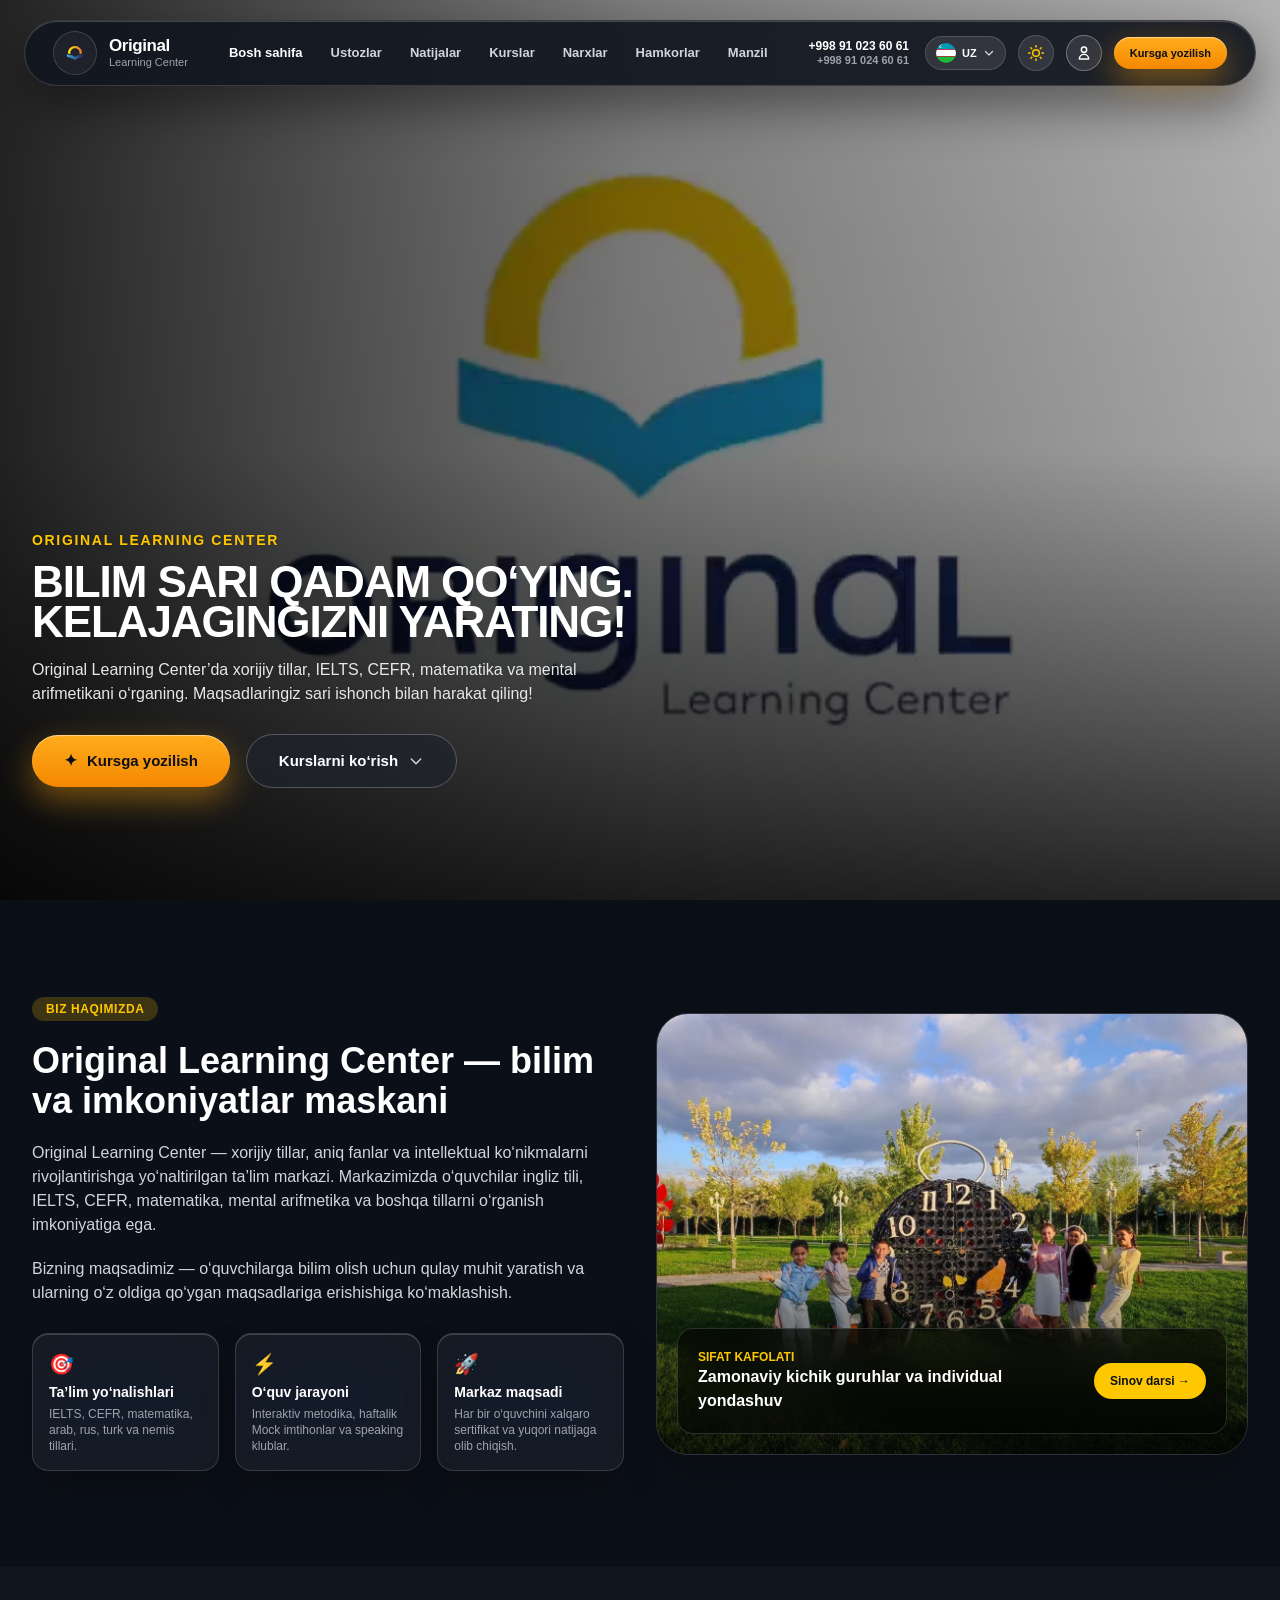
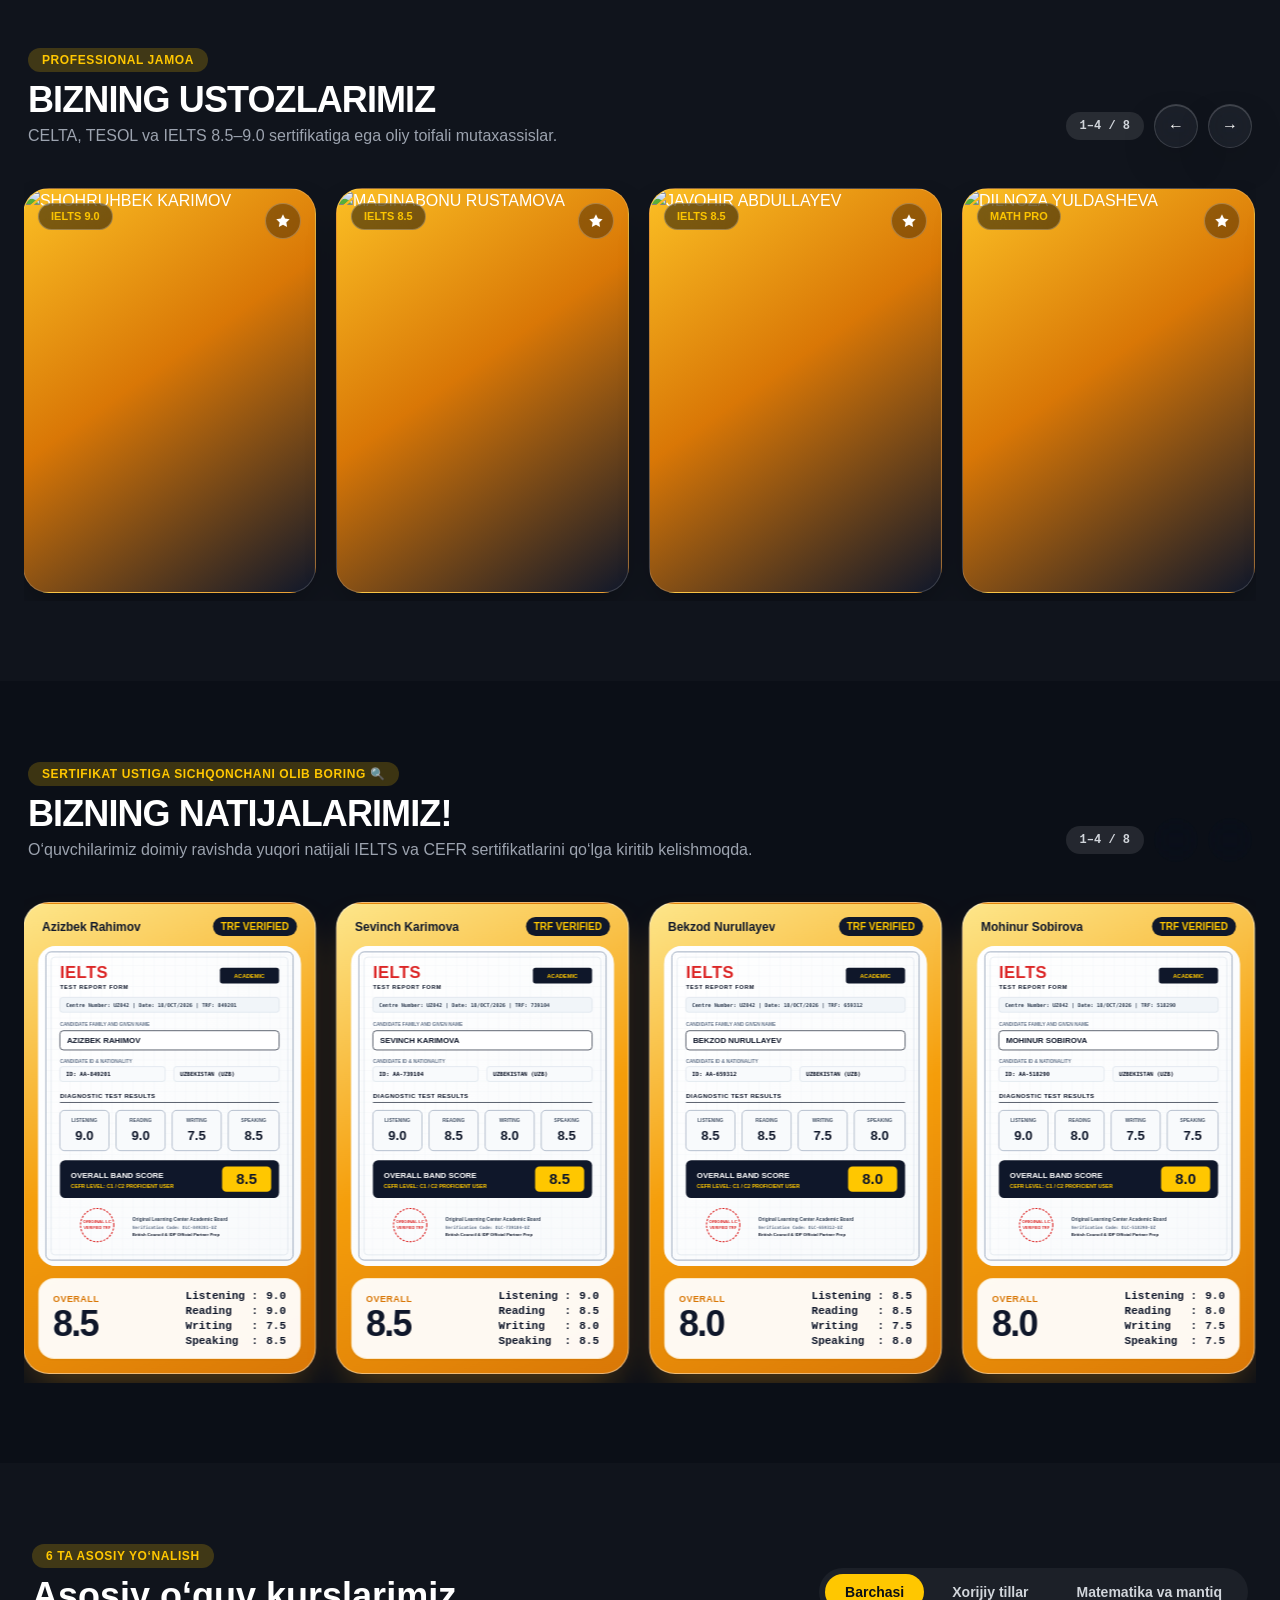
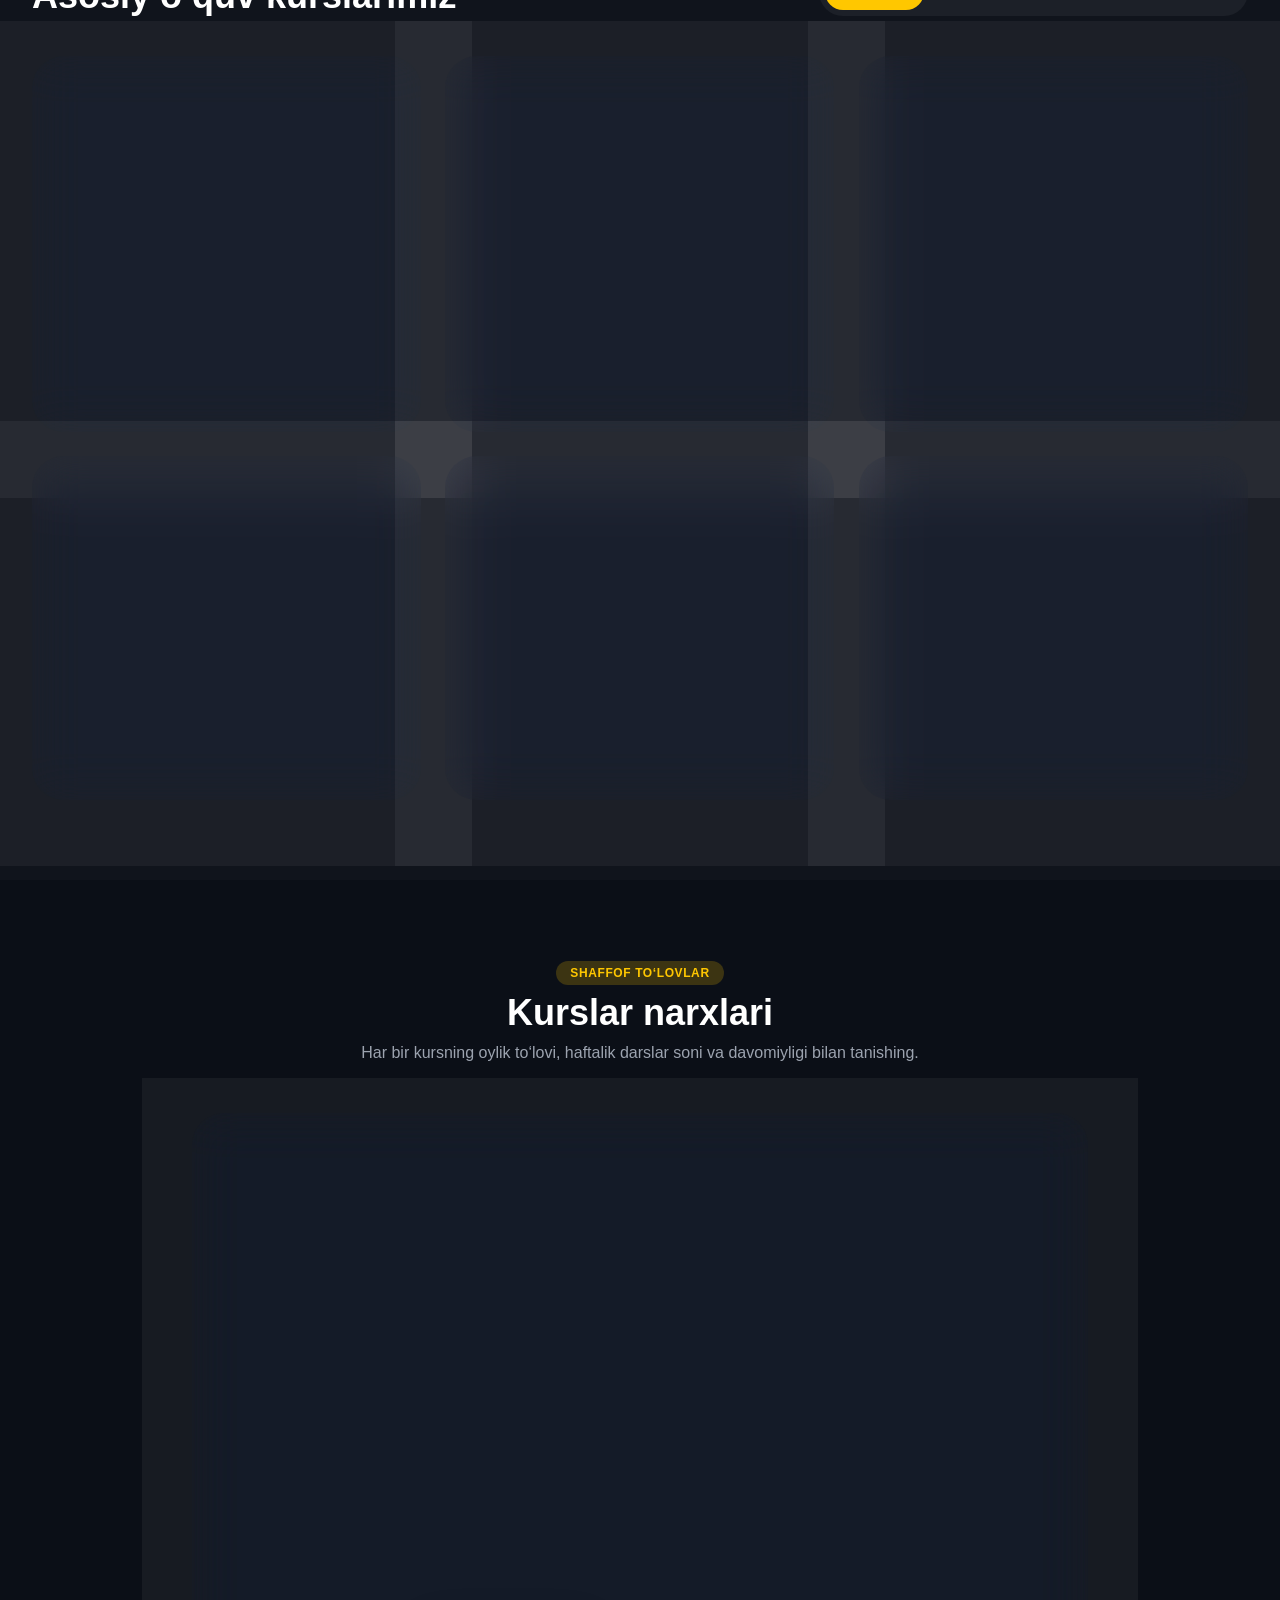
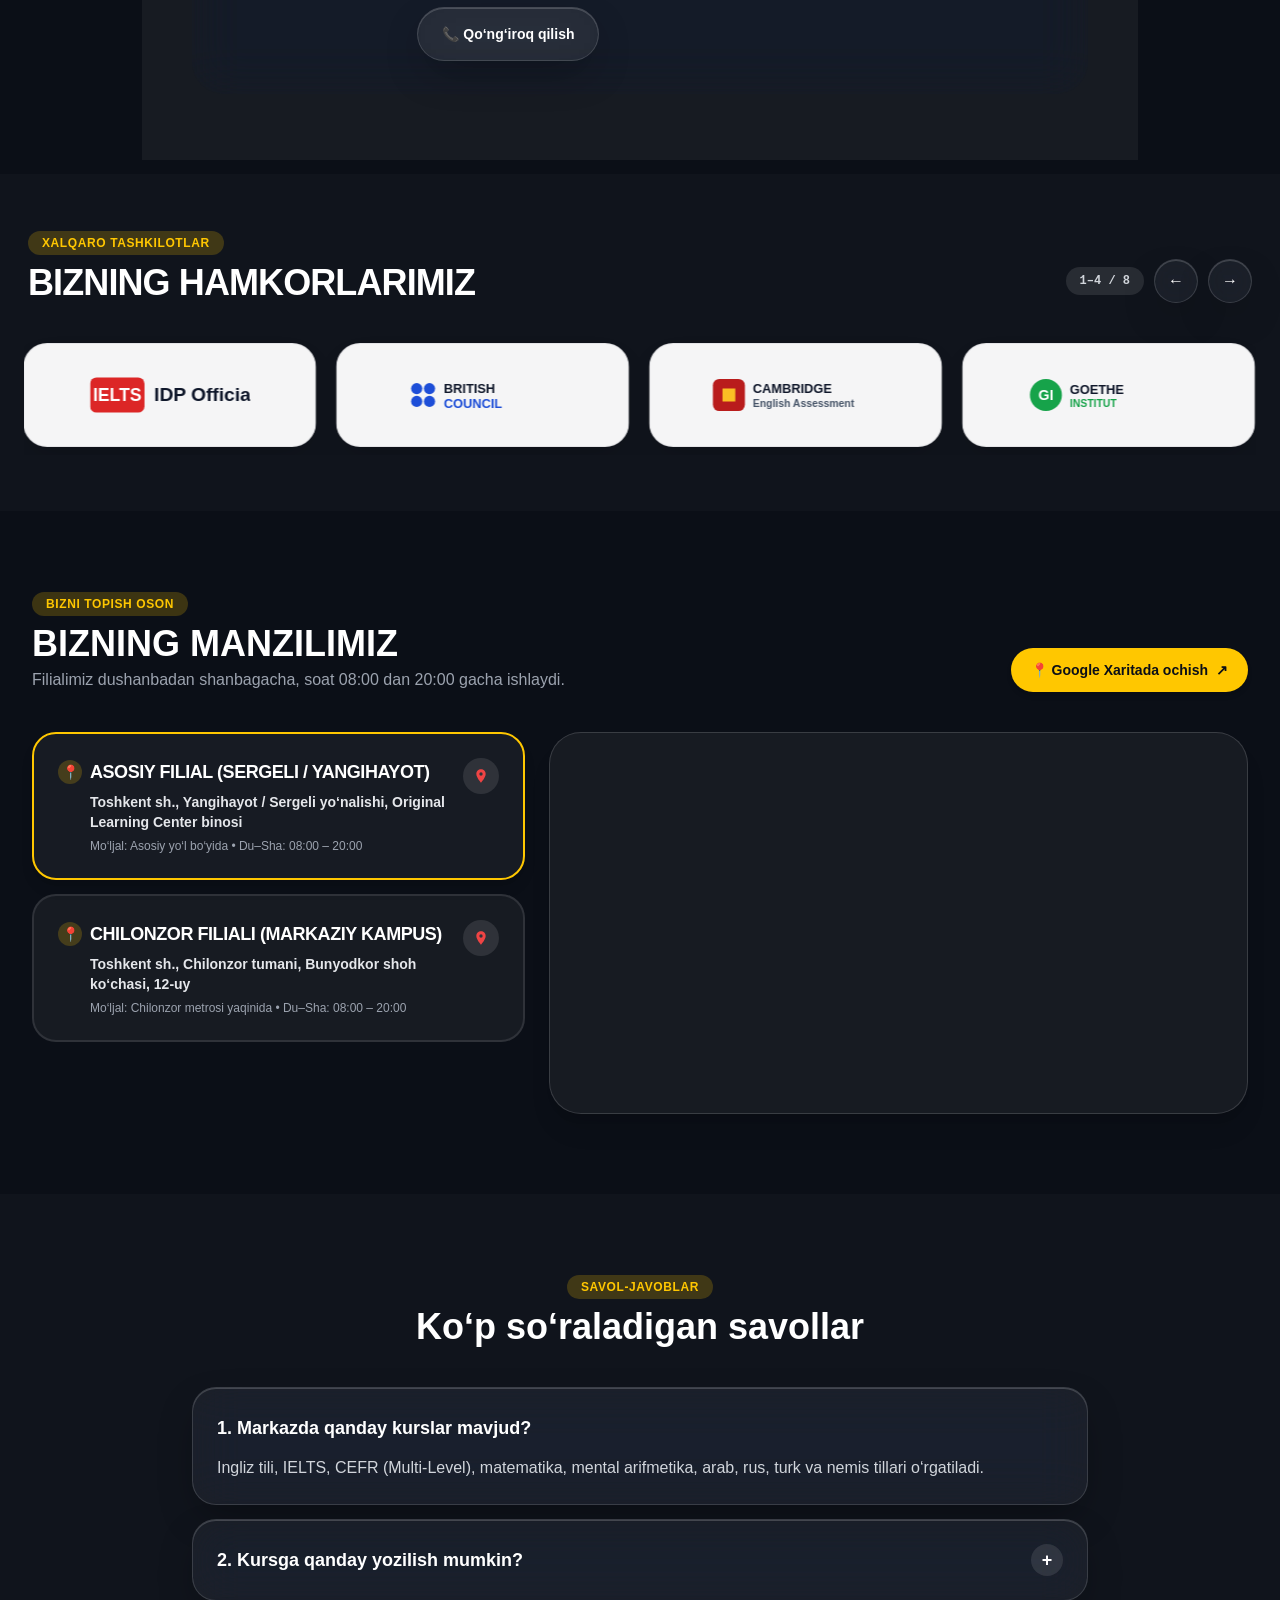
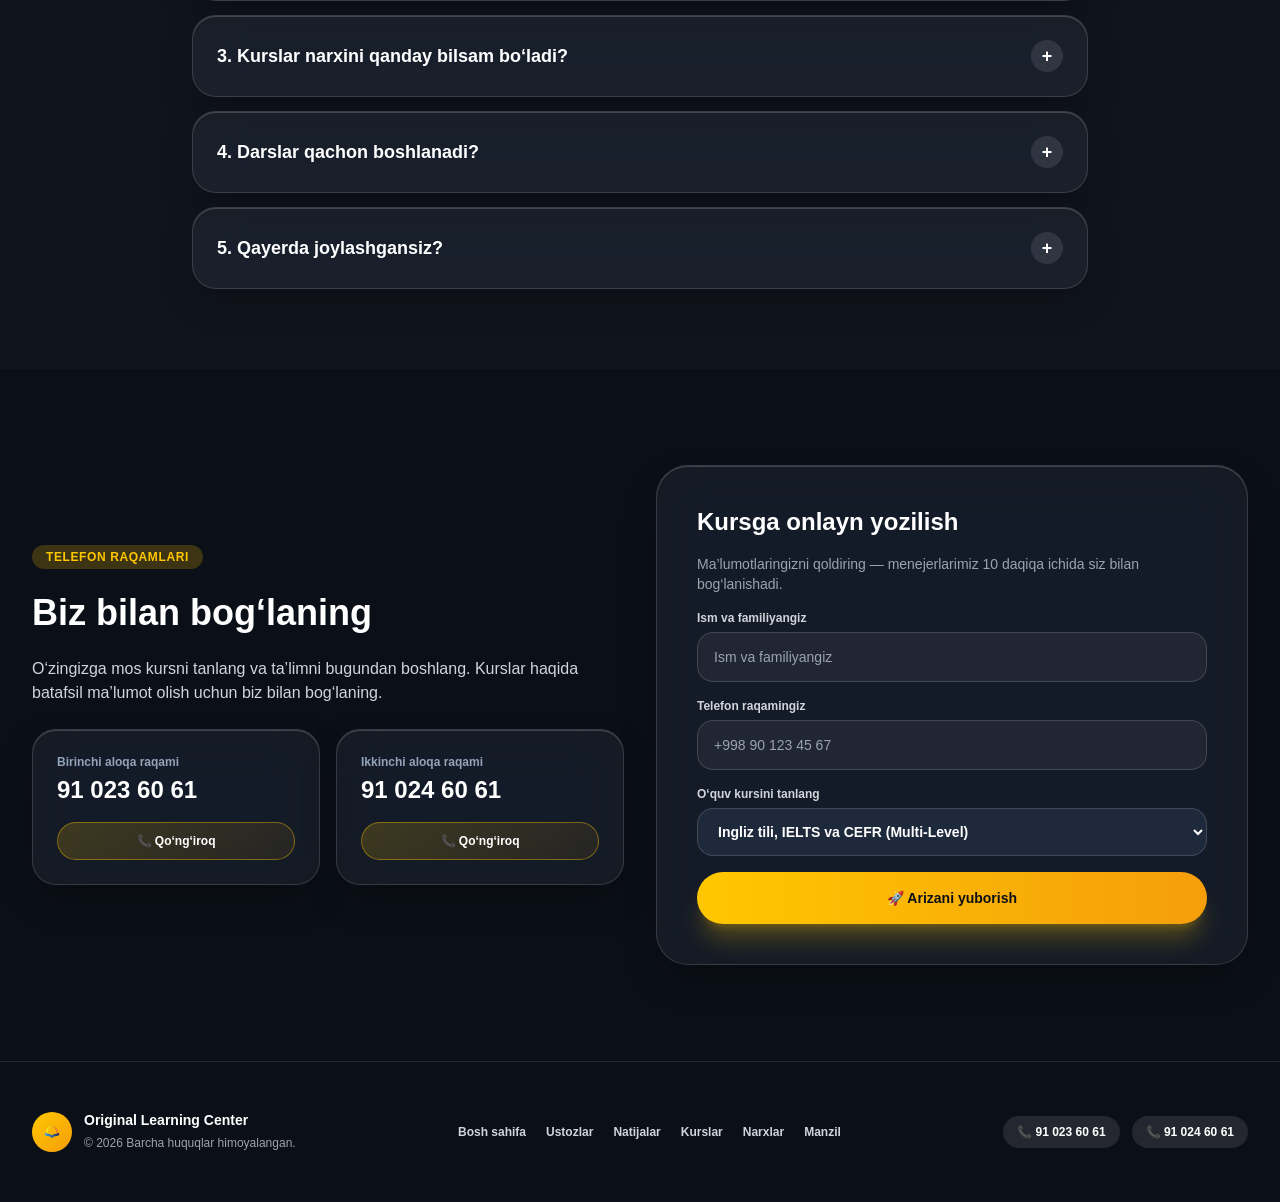
==== commit 4b95163b: "update" ====
--- a/index.html
+++ b/index.html
@@ -160,6 +160,40 @@
             min-width: 0;
         }
 
+        /* Mobile: teachers & results become a native swipe gallery */
+        .carousel-viewport.is-swipe {
+            overflow-x: auto;
+            scroll-snap-type: x mandatory;
+            scroll-padding: 0 16px;
+            overscroll-behavior-x: contain;
+            -webkit-overflow-scrolling: touch;
+            scrollbar-width: none;
+        }
+        .carousel-viewport.is-swipe::-webkit-scrollbar { display: none; }
+        .is-swipe .carousel-track { transform: none !important; gap: 14px; padding: 0 16px; }
+        .is-swipe .carousel-track::after { content: ''; flex: 0 0 2px; }
+        .is-swipe .carousel-slide { flex: 0 0 80%; scroll-snap-align: center; scroll-snap-stop: always; }
+        .is-swipe .carousel-clone { display: none; }
+        .carousel-dots { display: none; }
+        .carousel-dots.is-visible { display: flex; justify-content: center; gap: 6px; margin-top: 14px; }
+        .carousel-dots span { width: 6px; height: 6px; border-radius: 999px; background: rgba(148, 163, 184, .45); transition: all .25s ease; }
+        .carousel-dots span.active { width: 18px; background: #FFC700; }
+
+        /* Certificate lightbox (swipe between certificates) */
+        #cert-lightbox { position: fixed; inset: 0; z-index: 150; background: rgba(5, 7, 12, .94); display: none; flex-direction: column; }
+        #cert-lightbox.is-open { display: flex; }
+        #cert-lightbox-strip { flex: 1; display: flex; overflow-x: auto; scroll-snap-type: x mandatory; scrollbar-width: none; }
+        #cert-lightbox-strip::-webkit-scrollbar { display: none; }
+        #cert-lightbox-strip figure { flex: 0 0 100%; scroll-snap-align: center; display: flex; flex-direction: column; align-items: center; justify-content: center; padding: 64px 16px 24px; margin: 0; }
+        #cert-lightbox-strip img { max-width: 100%; max-height: calc(100vh - 150px); object-fit: contain; border-radius: 14px; box-shadow: 0 20px 60px rgba(0, 0, 0, .5); }
+        #cert-lightbox-strip figcaption { color: #fff; font-weight: 700; font-size: 14px; margin-top: 14px; text-align: center; }
+
+        /* Pricing card */
+        .pricing-chips { scrollbar-width: none; }
+        .pricing-chips::-webkit-scrollbar { display: none; }
+        .pricing-detail.is-switching { animation: pricingIn .35s cubic-bezier(.22,1,.36,1); }
+        @keyframes pricingIn { from { opacity: 0; transform: translateY(8px); } to { opacity: 1; transform: none; } }
+
         /* Partners Track uses 6 per view on Desktop */
         #partners-track {
             --per-view: 6;
@@ -193,7 +227,8 @@
             transform: scale(1.04);
         }
         .in-teacher-card:hover .in-teacher-overlay,
-        .in-teacher-card:focus .in-teacher-overlay {
+        .in-teacher-card:focus .in-teacher-overlay,
+        .in-teacher-card.is-open .in-teacher-overlay {
             opacity: 1;
             transform: none;
         }
@@ -323,15 +358,14 @@
         /* Page loader */
         #page-loader { position: fixed; inset: 0; z-index: 200; display: flex; flex-direction: column; align-items: center; justify-content: center; gap: 18px; background: #0B0F17; transition: opacity .5s ease, visibility .5s ease; }
         #page-loader.is-hidden { opacity: 0; visibility: hidden; }
-        .loader-logo { width: 112px; height: 112px; overflow: visible; }
+        .loader-logo { width: min(240px, 55vw); height: auto; overflow: visible; filter: drop-shadow(0 12px 40px rgba(253, 236, 9, .18)); }
         .ldr-page { transform-box: fill-box; animation: ldrOpen 1.6s cubic-bezier(.22,1,.36,1) infinite alternate; }
         .ldr-page-l { transform-origin: right center; }
         .ldr-page-r { transform-origin: left center; }
         .ldr-sun { transform-box: fill-box; transform-origin: center bottom; animation: ldrSun 1.6s cubic-bezier(.22,1,.36,1) infinite alternate; }
         @keyframes ldrOpen { 0%, 12% { transform: scaleX(0.04) skewY(-6deg); } 100% { transform: none; } }
         @keyframes ldrSun { 0%, 40% { opacity: 0; transform: translateY(18px) scale(.6); } 100% { opacity: 1; transform: none; } }
-        .loader-title { font-family: 'Plus Jakarta Sans', Inter, sans-serif; font-weight: 800; font-size: 12px; letter-spacing: .28em; color: #fff; opacity: .85; }
-        .loader-bar { width: 140px; height: 3px; border-radius: 3px; background: rgba(255,255,255,.12); overflow: hidden; }
+        .loader-bar { width: min(200px, 45vw); height: 3px; border-radius: 3px; background: rgba(255,255,255,.12); overflow: hidden; }
         .loader-bar span { display: block; height: 100%; width: 40%; border-radius: 3px; background: linear-gradient(90deg,#FDEC09,#E5752A); animation: ldrBar 1.1s ease-in-out infinite; }
         @keyframes ldrBar { from { transform: translateX(-100%); } to { transform: translateX(250%); } }
         @media (prefers-reduced-motion: reduce) { .ldr-page, .ldr-sun, .loader-bar span { animation: none; } }
@@ -357,7 +391,6 @@
             <g clip-path="url(#ldr-left)"><path class="ldr-page ldr-page-l" fill="url(#ldr-book)" fill-rule="evenodd" d="M55.33,69.79c-4.19-5.4-10.01-6.22-16.49-7.34c-4.58-0.79-11.51-3.39-11.51-3.39v9.7c0,0,3.5,1.36,11.37,3.11c7.87,1.76,11.92,3.92,15.73,7.95c0.54,0.55,0.9,0.48,0.9,0.48s0.36,0.08,0.9-0.48c3.81-4.03,7.86-6.19,15.73-7.95c7.87-1.76,11.37-3.11,11.37-3.11v-9.7c0,0-6.93,2.6-11.51,3.39C65.34,63.57,59.51,64.39,55.33,69.79z"/></g>
             <g clip-path="url(#ldr-right)"><path class="ldr-page ldr-page-r" fill="url(#ldr-book)" fill-rule="evenodd" d="M55.33,69.79c-4.19-5.4-10.01-6.22-16.49-7.34c-4.58-0.79-11.51-3.39-11.51-3.39v9.7c0,0,3.5,1.36,11.37,3.11c7.87,1.76,11.92,3.92,15.73,7.95c0.54,0.55,0.9,0.48,0.9,0.48s0.36,0.08,0.9-0.48c3.81-4.03,7.86-6.19,15.73-7.95c7.87-1.76,11.37-3.11,11.37-3.11v-9.7c0,0-6.93,2.6-11.51,3.39C65.34,63.57,59.51,64.39,55.33,69.79z"/></g>
         </svg>
-        <div class="loader-title">ORIGINAL LEARNING CENTER</div>
         <div class="loader-bar"><span></span></div>
     </div>
 
@@ -619,6 +652,7 @@
             <div id="teachers-viewport" class="carousel-viewport py-2">
                 <div id="teachers-track" class="carousel-track"></div>
             </div>
+            <div id="teachers-dots" class="carousel-dots" aria-hidden="true"></div>
         </div>
     </section>
 
@@ -656,6 +690,7 @@
             <div id="results-viewport" class="carousel-viewport py-2">
                 <div id="results-track" class="carousel-track"></div>
             </div>
+            <div id="results-dots" class="carousel-dots" aria-hidden="true"></div>
         </div>
     </section>
 
@@ -674,7 +709,17 @@
                     </h2>
                 </div>
 
-                <div class="flex flex-wrap items-center gap-2 bg-slate-200/70 dark:bg-white/5 p-1.5 rounded-full">
+                <div class="relative md:hidden">
+                    <label for="course-filter-select" class="sr-only">Yo‘nalishni tanlang</label>
+                    <select id="course-filter-select" onchange="filterCourses(this.value)" class="w-full appearance-none pl-5 pr-11 py-3 rounded-2xl liquid-glass-card border border-slate-300/70 dark:border-white/15 text-sm font-extrabold text-slate-900 dark:text-white bg-white/70 dark:bg-white/5 focus:outline-none focus:ring-2 focus:ring-brand-gold/50">
+                        <option value="all" data-i18n="filter_all">Barchasi</option>
+                        <option value="lang" data-i18n="filter_lang">Xorijiy tillar</option>
+                        <option value="math" data-i18n="filter_math">Matematika va mantiq</option>
+                    </select>
+                    <svg class="pointer-events-none absolute right-4 top-1/2 -translate-y-1/2 w-4 h-4 text-brand-amber dark:text-brand-gold" fill="none" stroke="currentColor" stroke-width="2.5" viewBox="0 0 24 24"><path stroke-linecap="round" stroke-linejoin="round" d="M19 9l-7 7-7-7"/></svg>
+                </div>
+
+                <div class="hidden md:flex flex-wrap items-center gap-2 bg-slate-200/70 dark:bg-white/5 p-1.5 rounded-full">
                     <button data-filter="all" onclick="filterCourses('all')" data-i18n="filter_all" class="course-filter-btn px-5 py-2 rounded-full text-xs sm:text-sm font-extrabold bg-brand-gold text-brand-obsidian transition-all">
                         Barchasi
                     </button>
@@ -708,53 +753,54 @@
                 </p>
             </div>
 
-            <div class="grid grid-cols-1 lg:grid-cols-12 gap-6 items-start">
-                <div id="pricing-tabs-list" class="lg:col-span-5 liquid-glass-card rounded-[28px] p-4 space-y-2"></div>
-
-                <div class="lg:col-span-7 liquid-glass-card rounded-[32px] p-7 sm:p-10 border-2 border-brand-gold/40">
-                    <div class="flex flex-wrap items-center justify-between gap-3 mb-6">
-                        <span id="selected-pricing-tag" class="px-3.5 py-1 rounded-full bg-brand-gold text-brand-obsidian font-display font-extrabold text-xs uppercase">
+            <div class="max-w-4xl mx-auto liquid-glass-card rounded-[28px] sm:rounded-[32px] p-4 sm:p-8 border-2 border-brand-gold/40">
+                <div id="pricing-tabs-list" role="tablist" aria-label="Kursni tanlang" class="pricing-chips flex gap-2 overflow-x-auto sm:flex-wrap -mx-4 px-4 sm:mx-0 sm:px-0 pb-1 mb-5 sm:mb-7"></div>
+
+                <div id="pricing-detail" class="pricing-detail">
+                    <div class="flex items-center justify-between gap-3 mb-2 sm:mb-3">
+                        <span id="selected-pricing-tag" class="px-3 py-1 rounded-full bg-brand-gold text-brand-obsidian font-display font-extrabold text-[10px] sm:text-xs uppercase">
                             Qabul ochiq
                         </span>
-                        <span class="text-xs font-bold text-slate-500 dark:text-gray-400">
+                        <span class="hidden sm:inline text-xs font-bold text-slate-500 dark:text-gray-400">
                             📞 Batafsil: 91 023 60 61 / 91 024 60 61
                         </span>
                     </div>
 
-                    <h3 id="selected-pricing-title" class="font-display font-black text-2xl sm:text-3xl text-slate-900 dark:text-white mb-3">
+                    <h3 id="selected-pricing-title" class="font-display font-black text-xl sm:text-3xl text-slate-900 dark:text-white mb-2">
                         Ingliz tili, IELTS va CEFR (Multi-Level)
                     </h3>
-                    <p id="selected-pricing-desc" class="text-slate-600 dark:text-gray-300 text-sm sm:text-base mb-8">
+                    <p id="selected-pricing-desc" class="text-slate-600 dark:text-gray-300 text-[13px] sm:text-base leading-relaxed line-clamp-3 sm:line-clamp-none mb-5 sm:mb-7">
                         Ingliz tili bilimlarini rivojlantirish, IELTS va CEFR imtihonlariga tayyorlanish yo‘nalishlari.
                     </p>
 
-                    <div class="grid grid-cols-1 sm:grid-cols-3 gap-4 mb-8">
-                        <div class="p-4 rounded-2xl bg-slate-900/5 dark:bg-white/5 border border-slate-200/80 dark:border-white/10">
-                            <span class="text-[11px] font-bold uppercase text-slate-400 block mb-1">Oylik to‘lov</span>
-                            <span id="selected-pricing-fee" class="font-display font-black text-lg sm:text-xl text-brand-amber dark:text-brand-gold">
-                                650 000 so‘m / oy
-                            </span>
-                        </div>
-                        <div class="p-4 rounded-2xl bg-slate-900/5 dark:bg-white/5 border border-slate-200/80 dark:border-white/10">
-                            <span class="text-[11px] font-bold uppercase text-slate-400 block mb-1">Haftalik darslar</span>
-                            <span id="selected-pricing-days" class="font-display font-extrabold text-base sm:text-lg text-slate-900 dark:text-white">
+                    <div class="p-4 sm:p-5 rounded-2xl bg-gradient-to-r from-brand-gold/15 to-brand-amber/5 border border-brand-gold/30 mb-3">
+                        <span class="text-[10px] sm:text-[11px] font-bold uppercase text-slate-500 dark:text-gray-400 block mb-0.5">Oylik to‘lov</span>
+                        <span id="selected-pricing-fee" class="font-display font-black text-2xl sm:text-4xl text-brand-amber dark:text-brand-gold">
+                            650 000 so‘m / oy
+                        </span>
+                    </div>
+
+                    <div class="grid grid-cols-2 gap-3 mb-5 sm:mb-7">
+                        <div class="p-3 sm:p-4 rounded-2xl bg-slate-900/5 dark:bg-white/5 border border-slate-200/80 dark:border-white/10">
+                            <span class="text-[10px] sm:text-[11px] font-bold uppercase text-slate-400 block mb-0.5">Haftalik darslar</span>
+                            <span id="selected-pricing-days" class="font-display font-extrabold text-sm sm:text-lg text-slate-900 dark:text-white">
                                 Haftada 3 kun
                             </span>
                         </div>
-                        <div class="p-4 rounded-2xl bg-slate-900/5 dark:bg-white/5 border border-slate-200/80 dark:border-white/10">
-                            <span class="text-[11px] font-bold uppercase text-slate-400 block mb-1">Bitta dars davomiyligi</span>
-                            <span id="selected-pricing-duration" class="font-display font-extrabold text-base sm:text-lg text-slate-900 dark:text-white">
+                        <div class="p-3 sm:p-4 rounded-2xl bg-slate-900/5 dark:bg-white/5 border border-slate-200/80 dark:border-white/10">
+                            <span class="text-[10px] sm:text-[11px] font-bold uppercase text-slate-400 block mb-0.5">Dars davomiyligi</span>
+                            <span id="selected-pricing-duration" class="font-display font-extrabold text-sm sm:text-lg text-slate-900 dark:text-white">
                                 90 daqiqa + Mock
                             </span>
                         </div>
                     </div>
 
-                    <div class="flex flex-wrap items-center gap-3">
-                        <button onclick="openEnrollFromSelectedPricing()" class="px-7 py-4 rounded-full bg-gradient-to-r from-brand-gold to-brand-amber text-brand-obsidian font-display font-black text-sm shadow-lg shadow-brand-gold/25 hover:scale-105 transition-transform">
+                    <div class="grid grid-cols-2 sm:flex sm:flex-wrap items-center gap-2.5 sm:gap-3">
+                        <button onclick="openEnrollFromSelectedPricing()" class="px-4 sm:px-7 py-3.5 sm:py-4 rounded-full bg-gradient-to-r from-brand-gold to-brand-amber text-brand-obsidian font-display font-black text-xs sm:text-sm shadow-lg shadow-brand-gold/25 hover:scale-105 transition-transform">
                             ✨ Kursga yozilish
                         </button>
-                        <a href="tel:+998910236061" class="px-6 py-4 rounded-full liquid-glass-card font-display font-extrabold text-xs sm:text-sm text-slate-900 dark:text-white">
-                            📞 91 023 60 61 ga qo‘ng‘iroq
+                        <a href="tel:+998910236061" class="text-center whitespace-nowrap px-3 sm:px-6 py-3.5 sm:py-4 rounded-full liquid-glass-card font-display font-extrabold text-xs sm:text-sm text-slate-900 dark:text-white">
+                            📞 Qo‘ng‘iroq qilish
                         </a>
                     </div>
                 </div>
@@ -1104,6 +1150,14 @@
     <!-- ===================================================================== -->
     <!-- 16. DEDICATED FULL-SCREEN PRO ADMIN WORKSPACE (LIGHT/DARK SUPPORT)    -->
     <!-- ===================================================================== -->
+    <div id="cert-lightbox" role="dialog" aria-modal="true" aria-label="Sertifikatlar" onclick="if (event.target.tagName !== 'IMG') closeCertLightbox()">
+        <div class="absolute top-4 inset-x-4 z-10 flex items-center justify-between text-white">
+            <span id="cert-lightbox-counter" class="text-sm font-bold"></span>
+            <button onclick="closeCertLightbox()" aria-label="Yopish" class="w-10 h-10 rounded-full bg-white/10 hover:bg-white/20 flex items-center justify-center text-lg">✕</button>
+        </div>
+        <div id="cert-lightbox-strip"></div>
+    </div>
+
     <div id="admin-dashboard-modal" class="hidden fixed inset-0 z-[100] bg-slate-50 dark:bg-slate-950 text-slate-900 dark:text-white overflow-hidden font-sans">
         <div id="adm-sidebar-backdrop" onclick="admToggleSidebar(false)" class="hidden fixed inset-0 z-20 bg-slate-900/50 md:hidden"></div>
 
@@ -1593,7 +1647,7 @@
                 const lastName = parts.slice(1).join(' ') || '';
 
                 return `
-                <article tabindex="0" aria-label="${t.name}" class="carousel-slide in-teacher-card group select-none">
+                <article tabindex="0" aria-label="${t.name}" onclick="toggleTeacherCard(this)" class="carousel-slide in-teacher-card group select-none">
                     <div class="absolute top-3.5 right-3.5 z-20 w-9 h-9 rounded-full bg-black/35 backdrop-blur-md border border-white/25 flex items-center justify-center text-white group-hover:bg-brand-gold group-hover:text-brand-obsidian transition-colors">
                         <svg class="w-4 h-4" fill="currentColor" viewBox="0 0 24 24"><path d="M12 2l3.09 6.26L22 9.27l-5 4.87 1.18 6.88L12 17.77l-6.18 3.25L7 14.14 2 9.27l6.91-1.01L12 2z"/></svg>
                     </div>
@@ -1654,7 +1708,7 @@
             const track = document.getElementById('results-track');
             if (!track) return;
 
-            track.innerHTML = cmsData.results.map((r) => {
+            track.innerHTML = cmsData.results.map((r, idx) => {
                 const certImgSrc = r.image && r.image.trim().length > 0
                     ? r.image
                     : createCrispCertificateDataUri({
@@ -1668,7 +1722,7 @@
                     });
 
                 return `
-                <article class="carousel-slide in-result-card select-none">
+                <article class="carousel-slide in-result-card select-none" data-idx="${idx}">
                     <div class="flex items-center justify-between gap-2 mb-2.5 px-1">
                         <span class="font-display font-extrabold text-xs text-slate-900 truncate">${r.name}</span>
                         <span class="px-2 py-0.5 rounded-full bg-slate-900 text-brand-gold font-display font-black text-[10px] shrink-0">TRF VERIFIED</span>
@@ -1677,7 +1731,8 @@
                     <div class="cert-magnifier-wrap mb-3" 
                          onmouseenter="activateCertLoupe(event, this)" 
                          onmousemove="moveCertLoupe(event, this)" 
-                         onmouseleave="deactivateCertLoupe(this)">
+                         onmouseleave="deactivateCertLoupe(this)"
+                         onclick="openCertLightbox(${idx})">
                         <img src="${certImgSrc}" alt="IELTS ${r.overall} - ${r.name}" class="cert-source-img"/>
                         <div class="glass-loupe-lens"></div>
                     </div>
@@ -1782,10 +1837,11 @@
 
             list.innerHTML = cmsData.courses.map((c, idx) => {
                 const isActive = idx === selectedCourseIndex;
+                const shortTitle = (c.title || '').split(/[,(]/)[0].trim();
                 return `
-                <button onclick="selectPricingCourse(${idx})" class="pricing-tab-btn w-full text-left px-5 py-3.5 rounded-2xl font-display ${isActive ? 'font-extrabold bg-gradient-to-r from-brand-gold to-brand-amber text-brand-obsidian shadow-md' : 'font-bold text-slate-700 dark:text-gray-300 hover:bg-slate-900/5 dark:hover:bg-white/5'} text-sm sm:text-base transition-all flex items-center justify-between">
-                    <span class="truncate pr-2">${c.title}</span>
-                    <span>→</span>
+                <button role="tab" aria-selected="${isActive}" onclick="selectPricingCourse(${idx})" class="shrink-0 inline-flex items-center gap-2 pl-1.5 pr-3.5 py-1.5 rounded-full border text-xs font-bold whitespace-nowrap transition-all ${isActive ? 'bg-gradient-to-r from-brand-gold to-brand-amber border-transparent text-brand-obsidian shadow-md shadow-brand-gold/20' : 'border-slate-300/80 dark:border-white/15 text-slate-700 dark:text-gray-300 hover:border-brand-gold/60'}">
+                    <span class="px-1.5 py-0.5 rounded-full text-[10px] font-black ${isActive ? 'bg-brand-obsidian/15' : 'bg-brand-gold/15 text-brand-amber dark:text-brand-gold'}">${c.code}</span>
+                    <span>${shortTitle}</span>
                 </button>`;
             }).join('');
 
@@ -1803,6 +1859,12 @@
         function selectPricingCourse(idx) {
             selectedCourseIndex = idx;
             renderPricingSection();
+            const detail = document.getElementById('pricing-detail');
+            detail.classList.remove('is-switching');
+            void detail.offsetWidth;
+            detail.classList.add('is-switching');
+            const chip = document.querySelectorAll('#pricing-tabs-list button')[idx];
+            if (chip) chip.scrollIntoView({ behavior: 'smooth', block: 'nearest', inline: 'center' });
         }
 
         function openEnrollFromSelectedPricing() {
@@ -2551,7 +2613,79 @@
                 viewport.addEventListener('touchstart', () => { carouselState[name].paused = true; }, { passive: true });
                 viewport.addEventListener('touchend', () => { carouselState[name].paused = false; }, { passive: true });
             }
-        }
+
+            setupSwipeGallery(name);
+            if (isSwipeMode(name) && badge) badge.textContent = `1 / ${total}`;
+        }
+
+        const SWIPE_GALLERIES = ['teachers', 'results'];
+        const isSwipeMode = (name) => SWIPE_GALLERIES.includes(name) && window.matchMedia('(max-width: 767px)').matches;
+
+        function setupSwipeGallery(name) {
+            const viewport = document.getElementById(`${name}-viewport`);
+            const dots = document.getElementById(`${name}-dots`);
+            if (!viewport) return;
+            const swipe = isSwipeMode(name);
+            viewport.classList.toggle('is-swipe', swipe);
+            if (dots) dots.classList.toggle('is-visible', swipe);
+            if (!swipe) return;
+
+            const total = cmsData[name].length;
+            if (dots) dots.innerHTML = Array.from({ length: total }, (_, i) => `<span class="${i === 0 ? 'active' : ''}"></span>`).join('');
+            viewport.scrollLeft = 0;
+            if (!viewport.dataset.swipeBound) {
+                viewport.dataset.swipeBound = 'true';
+                viewport.addEventListener('scroll', () => {
+                    if (!viewport.classList.contains('is-swipe')) return;
+                    const slide = viewport.querySelector('.carousel-slide');
+                    if (!slide) return;
+                    const step = slide.getBoundingClientRect().width + 14;
+                    const count = cmsData[name].length;
+                    const idx = Math.min(count - 1, Math.round(viewport.scrollLeft / step));
+                    document.querySelectorAll(`#${name}-dots span`).forEach((d, i) => d.classList.toggle('active', i === idx));
+                    const badge = document.getElementById(`${name}-counter-badge`);
+                    if (badge) badge.textContent = `${idx + 1} / ${count}`;
+
+                    // Teachers: 1s after the swipe settles, reveal the centred teacher's info
+                    if (name === 'teachers') {
+                        clearTimeout(viewport._revealTimer);
+                        viewport.querySelectorAll('.in-teacher-card.is-open').forEach(c => c.classList.remove('is-open'));
+                        viewport._revealTimer = setTimeout(() => {
+                            const card = viewport.querySelectorAll('.in-teacher-card:not(.carousel-clone)')[idx];
+                            if (card && viewport.classList.contains('is-swipe')) card.classList.add('is-open');
+                        }, 1000);
+                    }
+                }, { passive: true });
+            }
+        }
+
+        function toggleTeacherCard(card) {
+            const wasOpen = card.classList.contains('is-open');
+            document.querySelectorAll('.in-teacher-card.is-open').forEach(c => c.classList.remove('is-open'));
+            if (!wasOpen) card.classList.add('is-open');
+        }
+
+        function openCertLightbox(idx) {
+            const strip = document.getElementById('cert-lightbox-strip');
+            const imgs = Array.from(document.querySelectorAll('#results-track .in-result-card:not(.carousel-clone) .cert-source-img'));
+            strip.innerHTML = imgs.map((img, i) => `<figure><img src="${img.src}" alt="${img.alt}"/><figcaption>${cmsData.results[i] ? cmsData.results[i].name + ' — IELTS ' + cmsData.results[i].overall : ''}</figcaption></figure>`).join('');
+            const box = document.getElementById('cert-lightbox');
+            box.classList.add('is-open');
+            document.body.style.overflow = 'hidden';
+            const counter = document.getElementById('cert-lightbox-counter');
+            const update = () => { counter.textContent = `${Math.round(strip.scrollLeft / strip.clientWidth) + 1} / ${imgs.length}`; };
+            strip.onscroll = update;
+            requestAnimationFrame(() => { strip.scrollLeft = idx * strip.clientWidth; update(); });
+        }
+
+        function closeCertLightbox() {
+            document.getElementById('cert-lightbox').classList.remove('is-open');
+            document.body.style.overflow = '';
+        }
+
+        document.addEventListener('keydown', (e) => {
+            if (e.key === 'Escape' && document.getElementById('cert-lightbox').classList.contains('is-open')) closeCertLightbox();
+        });
 
         function getSingleSetWidth(track) {
             const origSlides = track.querySelectorAll('.carousel-slide:not(.carousel-clone)');
@@ -2589,6 +2723,11 @@
             const step = slideWidth + gapPx;
             const singleSetWidth = origSlides.length * step;
 
+            if (isSwipeMode(name)) {
+                document.getElementById(`${name}-viewport`).scrollBy({ left: delta * step, behavior: 'smooth' });
+                return;
+            }
+
             carouselState[name].offset += delta * step;
             if (carouselState[name].offset >= singleSetWidth) {
                 carouselState[name].offset -= singleSetWidth;
@@ -2606,7 +2745,7 @@
             function stepLoop() {
                 ['teachers', 'results', 'partners'].forEach((name) => {
                     const state = carouselState[name];
-                    if (state.paused) return;
+                    if (state.paused || isSwipeMode(name)) return;
 
                     const track = document.getElementById(`${name}-track`);
                     if (!track) return;
@@ -2857,6 +2996,8 @@
         function filterCourses(category) {
             currentCourseFilter = category;
             renderCoursesSection();
+            const select = document.getElementById('course-filter-select');
+            if (select) select.value = category;
 
             document.querySelectorAll('.course-filter-btn').forEach(btn => {
                 if (btn.getAttribute('data-filter') === category) {
--- a/styles.css
+++ b/styles.css
@@ -1 +1 @@
-*,:after,:before{--tw-border-spacing-x:0;--tw-border-spacing-y:0;--tw-translate-x:0;--tw-translate-y:0;--tw-rotate:0;--tw-skew-x:0;--tw-skew-y:0;--tw-scale-x:1;--tw-scale-y:1;--tw-pan-x: ;--tw-pan-y: ;--tw-pinch-zoom: ;--tw-scroll-snap-strictness:proximity;--tw-gradient-from-position: ;--tw-gradient-via-position: ;--tw-gradient-to-position: ;--tw-ordinal: ;--tw-slashed-zero: ;--tw-numeric-figure: ;--tw-numeric-spacing: ;--tw-numeric-fraction: ;--tw-ring-inset: ;--tw-ring-offset-width:0px;--tw-ring-offset-color:#fff;--tw-ring-color:rgba(59,130,246,.5);--tw-ring-offset-shadow:0 0 #0000;--tw-ring-shadow:0 0 #0000;--tw-shadow:0 0 #0000;--tw-shadow-colored:0 0 #0000;--tw-blur: ;--tw-brightness: ;--tw-contrast: ;--tw-grayscale: ;--tw-hue-rotate: ;--tw-invert: ;--tw-saturate: ;--tw-sepia: ;--tw-drop-shadow: ;--tw-backdrop-blur: ;--tw-backdrop-brightness: ;--tw-backdrop-contrast: ;--tw-backdrop-grayscale: ;--tw-backdrop-hue-rotate: ;--tw-backdrop-invert: ;--tw-backdrop-opacity: ;--tw-backdrop-saturate: ;--tw-backdrop-sepia: ;--tw-contain-size: ;--tw-contain-layout: ;--tw-contain-paint: ;--tw-contain-style: }::backdrop{--tw-border-spacing-x:0;--tw-border-spacing-y:0;--tw-translate-x:0;--tw-translate-y:0;--tw-rotate:0;--tw-skew-x:0;--tw-skew-y:0;--tw-scale-x:1;--tw-scale-y:1;--tw-pan-x: ;--tw-pan-y: ;--tw-pinch-zoom: ;--tw-scroll-snap-strictness:proximity;--tw-gradient-from-position: ;--tw-gradient-via-position: ;--tw-gradient-to-position: ;--tw-ordinal: ;--tw-slashed-zero: ;--tw-numeric-figure: ;--tw-numeric-spacing: ;--tw-numeric-fraction: ;--tw-ring-inset: ;--tw-ring-offset-width:0px;--tw-ring-offset-color:#fff;--tw-ring-color:rgba(59,130,246,.5);--tw-ring-offset-shadow:0 0 #0000;--tw-ring-shadow:0 0 #0000;--tw-shadow:0 0 #0000;--tw-shadow-colored:0 0 #0000;--tw-blur: ;--tw-brightness: ;--tw-contrast: ;--tw-grayscale: ;--tw-hue-rotate: ;--tw-invert: ;--tw-saturate: ;--tw-sepia: ;--tw-drop-shadow: ;--tw-backdrop-blur: ;--tw-backdrop-brightness: ;--tw-backdrop-contrast: ;--tw-backdrop-grayscale: ;--tw-backdrop-hue-rotate: ;--tw-backdrop-invert: ;--tw-backdrop-opacity: ;--tw-backdrop-saturate: ;--tw-backdrop-sepia: ;--tw-contain-size: ;--tw-contain-layout: ;--tw-contain-paint: ;--tw-contain-style: }/*! tailwindcss v3.4.17 | MIT License | https://tailwindcss.com*/*,:after,:before{box-sizing:border-box;border:0 solid #e5e7eb}:after,:before{--tw-content:""}:host,html{line-height:1.5;-webkit-text-size-adjust:100%;-moz-tab-size:4;-o-tab-size:4;tab-size:4;font-family:Inter,sans-serif;font-feature-settings:normal;font-variation-settings:normal;-webkit-tap-highlight-color:transparent}body{margin:0;line-height:inherit}hr{height:0;color:inherit;border-top-width:1px}abbr:where([title]){-webkit-text-decoration:underline dotted;text-decoration:underline dotted}h1,h2,h3,h4,h5,h6{font-size:inherit;font-weight:inherit}a{color:inherit;text-decoration:inherit}b,strong{font-weight:bolder}code,kbd,pre,samp{font-family:ui-monospace,SFMono-Regular,Menlo,Monaco,Consolas,Liberation Mono,Courier New,monospace;font-feature-settings:normal;font-variation-settings:normal;font-size:1em}small{font-size:80%}sub,sup{font-size:75%;line-height:0;position:relative;vertical-align:baseline}sub{bottom:-.25em}sup{top:-.5em}table{text-indent:0;border-color:inherit;border-collapse:collapse}button,input,optgroup,select,textarea{font-family:inherit;font-feature-settings:inherit;font-variation-settings:inherit;font-size:100%;font-weight:inherit;line-height:inherit;letter-spacing:inherit;color:inherit;margin:0;padding:0}button,select{text-transform:none}button,input:where([type=button]),input:where([type=reset]),input:where([type=submit]){-webkit-appearance:button;background-color:transparent;background-image:none}:-moz-focusring{outline:auto}:-moz-ui-invalid{box-shadow:none}progress{vertical-align:baseline}::-webkit-inner-spin-button,::-webkit-outer-spin-button{height:auto}[type=search]{-webkit-appearance:textfield;outline-offset:-2px}::-webkit-search-decoration{-webkit-appearance:none}::-webkit-file-upload-button{-webkit-appearance:button;font:inherit}summary{display:list-item}blockquote,dd,dl,figure,h1,h2,h3,h4,h5,h6,hr,p,pre{margin:0}fieldset{margin:0}fieldset,legend{padding:0}menu,ol,ul{list-style:none;margin:0;padding:0}dialog{padding:0}textarea{resize:vertical}input::-moz-placeholder,textarea::-moz-placeholder{opacity:1;color:#9ca3af}input::placeholder,textarea::placeholder{opacity:1;color:#9ca3af}[role=button],button{cursor:pointer}:disabled{cursor:default}audio,canvas,embed,iframe,img,object,svg,video{display:block;vertical-align:middle}img,video{max-width:100%;height:auto}[hidden]:where(:not([hidden=until-found])){display:none}.\!container{width:100%!important}.container{width:100%}@media (min-width:640px){.\!container{max-width:640px!important}.container{max-width:640px}}@media (min-width:768px){.\!container{max-width:768px!important}.container{max-width:768px}}@media (min-width:1024px){.\!container{max-width:1024px!important}.container{max-width:1024px}}@media (min-width:1280px){.\!container{max-width:1280px!important}.container{max-width:1280px}}@media (min-width:1536px){.\!container{max-width:1536px!important}.container{max-width:1536px}}.pointer-events-none{pointer-events:none}.pointer-events-auto{pointer-events:auto}.visible{visibility:visible}.fixed{position:fixed}.absolute{position:absolute}.relative{position:relative}.inset-0{inset:0}.inset-x-0{left:0;right:0}.inset-x-3{left:.75rem;right:.75rem}.inset-y-0{top:0;bottom:0}.bottom-3{bottom:.75rem}.bottom-4{bottom:1rem}.bottom-5{bottom:1.25rem}.left-0{left:0}.left-3{left:.75rem}.left-3\.5{left:.875rem}.left-5{left:1.25rem}.right-0{right:0}.right-3\.5{right:.875rem}.right-4{right:1rem}.right-5{right:1.25rem}.top-1\/2{top:50%}.top-3{top:.75rem}.top-3\.5{top:.875rem}.top-4{top:1rem}.z-0{z-index:0}.z-10{z-index:10}.z-20{z-index:20}.z-30{z-index:30}.z-40{z-index:40}.z-50{z-index:50}.z-\[100\]{z-index:100}.z-\[60\]{z-index:60}.col-span-12{grid-column:span 12/span 12}.mx-auto{margin-left:auto;margin-right:auto}.mb-0\.5{margin-bottom:.125rem}.mb-1{margin-bottom:.25rem}.mb-1\.5{margin-bottom:.375rem}.mb-10{margin-bottom:2.5rem}.mb-12{margin-bottom:3rem}.mb-2{margin-bottom:.5rem}.mb-2\.5{margin-bottom:.625rem}.mb-3{margin-bottom:.75rem}.mb-4{margin-bottom:1rem}.mb-5{margin-bottom:1.25rem}.mb-6{margin-bottom:1.5rem}.mb-7{margin-bottom:1.75rem}.mb-8{margin-bottom:2rem}.ml-auto{margin-left:auto}.mr-2{margin-right:.5rem}.mt-1{margin-top:.25rem}.mt-2{margin-top:.5rem}.mt-5{margin-top:1.25rem}.line-clamp-2{overflow:hidden;display:-webkit-box;-webkit-box-orient:vertical;-webkit-line-clamp:2}.block{display:block}.inline-block{display:inline-block}.flex{display:flex}.inline-flex{display:inline-flex}.table{display:table}.\!grid{display:grid!important}.grid{display:grid}.hidden{display:none}.h-1\.5{height:.375rem}.h-10{height:2.5rem}.h-11{height:2.75rem}.h-12{height:3rem}.h-14{height:3.5rem}.h-16{height:4rem}.h-20{height:5rem}.h-3{height:.75rem}.h-4{height:1rem}.h-5{height:1.25rem}.h-6{height:1.5rem}.h-7{height:1.75rem}.h-8{height:2rem}.h-9{height:2.25rem}.h-\[360px\]{height:360px}.h-full{height:100%}.h-screen{height:100vh}.max-h-10{max-height:2.5rem}.max-h-14{max-height:3.5rem}.max-h-full{max-height:100%}.min-h-\[380px\]{min-height:380px}.min-h-\[680px\]{min-height:680px}.w-1\.5{width:.375rem}.w-10{width:2.5rem}.w-11{width:2.75rem}.w-12{width:3rem}.w-14{width:3.5rem}.w-20{width:5rem}.w-28{width:7rem}.w-3{width:.75rem}.w-4{width:1rem}.w-40{width:10rem}.w-5{width:1.25rem}.w-6{width:1.5rem}.w-64{width:16rem}.w-7{width:1.75rem}.w-8{width:2rem}.w-9{width:2.25rem}.w-auto{width:auto}.w-full{width:100%}.min-w-0{min-width:0}.max-w-2xl{max-width:42rem}.max-w-3xl{max-width:48rem}.max-w-4xl{max-width:56rem}.max-w-\[1440px\]{max-width:1440px}.max-w-\[1480px\]{max-width:1480px}.max-w-full{max-width:100%}.max-w-lg{max-width:32rem}.max-w-md{max-width:28rem}.max-w-sm{max-width:24rem}.max-w-xl{max-width:36rem}.max-w-xs{max-width:20rem}.flex-1{flex:1 1 0%}.shrink-0{flex-shrink:0}.-translate-x-full{--tw-translate-x:-100%}.-translate-x-full,.-translate-y-1\/2{transform:translate(var(--tw-translate-x),var(--tw-translate-y)) rotate(var(--tw-rotate)) skewX(var(--tw-skew-x)) skewY(var(--tw-skew-y)) scaleX(var(--tw-scale-x)) scaleY(var(--tw-scale-y))}.-translate-y-1\/2{--tw-translate-y:-50%}.rotate-180{--tw-rotate:180deg}.rotate-180,.transform{transform:translate(var(--tw-translate-x),var(--tw-translate-y)) rotate(var(--tw-rotate)) skewX(var(--tw-skew-x)) skewY(var(--tw-skew-y)) scaleX(var(--tw-scale-x)) scaleY(var(--tw-scale-y))}.cursor-pointer{cursor:pointer}.select-none{-webkit-user-select:none;-moz-user-select:none;user-select:none}.resize{resize:both}.grid-cols-1{grid-template-columns:repeat(1,minmax(0,1fr))}.grid-cols-12{grid-template-columns:repeat(12,minmax(0,1fr))}.grid-cols-2{grid-template-columns:repeat(2,minmax(0,1fr))}.flex-col{flex-direction:column}.flex-wrap{flex-wrap:wrap}.content-start{align-content:flex-start}.items-start{align-items:flex-start}.items-end{align-items:flex-end}.items-center{align-items:center}.items-stretch{align-items:stretch}.justify-end{justify-content:flex-end}.justify-center{justify-content:center}.justify-between{justify-content:space-between}.justify-around{justify-content:space-around}.gap-0\.5{gap:.125rem}.gap-1{gap:.25rem}.gap-1\.5{gap:.375rem}.gap-2{gap:.5rem}.gap-2\.5{gap:.625rem}.gap-3{gap:.75rem}.gap-4{gap:1rem}.gap-5{gap:1.25rem}.gap-6{gap:1.5rem}.gap-8{gap:2rem}.gap-x-2{-moz-column-gap:.5rem;column-gap:.5rem}.gap-y-2{row-gap:.5rem}.space-y-1>:not([hidden])~:not([hidden]){--tw-space-y-reverse:0;margin-top:calc(.25rem*(1 - var(--tw-space-y-reverse)));margin-bottom:calc(.25rem*var(--tw-space-y-reverse))}.space-y-1\.5>:not([hidden])~:not([hidden]){--tw-space-y-reverse:0;margin-top:calc(.375rem*(1 - var(--tw-space-y-reverse)));margin-bottom:calc(.375rem*var(--tw-space-y-reverse))}.space-y-2>:not([hidden])~:not([hidden]){--tw-space-y-reverse:0;margin-top:calc(.5rem*(1 - var(--tw-space-y-reverse)));margin-bottom:calc(.5rem*var(--tw-space-y-reverse))}.space-y-3>:not([hidden])~:not([hidden]){--tw-space-y-reverse:0;margin-top:calc(.75rem*(1 - var(--tw-space-y-reverse)));margin-bottom:calc(.75rem*var(--tw-space-y-reverse))}.space-y-3\.5>:not([hidden])~:not([hidden]){--tw-space-y-reverse:0;margin-top:calc(.875rem*(1 - var(--tw-space-y-reverse)));margin-bottom:calc(.875rem*var(--tw-space-y-reverse))}.space-y-4>:not([hidden])~:not([hidden]){--tw-space-y-reverse:0;margin-top:calc(1rem*(1 - var(--tw-space-y-reverse)));margin-bottom:calc(1rem*var(--tw-space-y-reverse))}.space-y-5>:not([hidden])~:not([hidden]){--tw-space-y-reverse:0;margin-top:calc(1.25rem*(1 - var(--tw-space-y-reverse)));margin-bottom:calc(1.25rem*var(--tw-space-y-reverse))}.space-y-6>:not([hidden])~:not([hidden]){--tw-space-y-reverse:0;margin-top:calc(1.5rem*(1 - var(--tw-space-y-reverse)));margin-bottom:calc(1.5rem*var(--tw-space-y-reverse))}.divide-y>:not([hidden])~:not([hidden]){--tw-divide-y-reverse:0;border-top-width:calc(1px*(1 - var(--tw-divide-y-reverse)));border-bottom-width:calc(1px*var(--tw-divide-y-reverse))}.divide-slate-100>:not([hidden])~:not([hidden]){--tw-divide-opacity:1;border-color:rgb(241 245 249/var(--tw-divide-opacity,1))}.self-start{align-self:flex-start}.self-end{align-self:flex-end}.overflow-hidden{overflow:hidden}.overflow-x-auto{overflow-x:auto}.overflow-y-auto{overflow-y:auto}.scroll-smooth{scroll-behavior:smooth}.truncate{overflow:hidden;text-overflow:ellipsis}.truncate,.whitespace-nowrap{white-space:nowrap}.rounded{border-radius:.25rem}.rounded-2xl{border-radius:1rem}.rounded-3xl{border-radius:1.5rem}.rounded-\[28px\]{border-radius:28px}.rounded-\[32px\]{border-radius:32px}.rounded-full{border-radius:9999px}.rounded-lg{border-radius:.5rem}.rounded-md{border-radius:.375rem}.rounded-xl{border-radius:.75rem}.border{border-width:1px}.border-0{border-width:0}.border-2{border-width:2px}.border-b{border-bottom-width:1px}.border-l{border-left-width:1px}.border-r{border-right-width:1px}.border-t{border-top-width:1px}.border-dashed{border-style:dashed}.border-amber-500\/20{border-color:rgba(245,158,11,.2)}.border-brand-gold{--tw-border-opacity:1;border-color:rgb(255 199 0/var(--tw-border-opacity,1))}.border-brand-gold\/30{border-color:rgba(255,199,0,.3)}.border-brand-gold\/40{border-color:rgba(255,199,0,.4)}.border-emerald-500\/40{border-color:rgba(16,185,129,.4)}.border-red-200{--tw-border-opacity:1;border-color:rgb(254 202 202/var(--tw-border-opacity,1))}.border-slate-200{--tw-border-opacity:1;border-color:rgb(226 232 240/var(--tw-border-opacity,1))}.border-slate-200\/80{border-color:rgba(226,232,240,.8)}.border-slate-300{--tw-border-opacity:1;border-color:rgb(203 213 225/var(--tw-border-opacity,1))}.border-slate-900\/10{border-color:rgba(15,23,42,.1)}.border-slate-900\/20{border-color:rgba(15,23,42,.2)}.border-transparent{border-color:transparent}.border-white\/15{border-color:hsla(0,0%,100%,.15)}.border-white\/25{border-color:hsla(0,0%,100%,.25)}.bg-black\/35{background-color:rgba(0,0,0,.35)}.bg-black\/50{background-color:rgba(0,0,0,.5)}.bg-black\/55{background-color:rgba(0,0,0,.55)}.bg-black\/70{background-color:rgba(0,0,0,.7)}.bg-black\/75{background-color:rgba(0,0,0,.75)}.bg-brand-gold{--tw-bg-opacity:1;background-color:rgb(255 199 0/var(--tw-bg-opacity,1))}.bg-brand-gold\/15{background-color:rgba(255,199,0,.15)}.bg-brand-gold\/20{background-color:rgba(255,199,0,.2)}.bg-brand-gold\/25{background-color:rgba(255,199,0,.25)}.bg-brand-obsidian{--tw-bg-opacity:1;background-color:rgb(11 15 23/var(--tw-bg-opacity,1))}.bg-emerald-500{--tw-bg-opacity:1;background-color:rgb(16 185 129/var(--tw-bg-opacity,1))}.bg-emerald-500\/20{background-color:rgba(16,185,129,.2)}.bg-red-50{--tw-bg-opacity:1;background-color:rgb(254 242 242/var(--tw-bg-opacity,1))}.bg-red-600{--tw-bg-opacity:1;background-color:rgb(220 38 38/var(--tw-bg-opacity,1))}.bg-slate-100{--tw-bg-opacity:1;background-color:rgb(241 245 249/var(--tw-bg-opacity,1))}.bg-slate-100\/70{background-color:rgba(241,245,249,.7)}.bg-slate-200{--tw-bg-opacity:1;background-color:rgb(226 232 240/var(--tw-bg-opacity,1))}.bg-slate-200\/70{background-color:rgba(226,232,240,.7)}.bg-slate-50{--tw-bg-opacity:1;background-color:rgb(248 250 252/var(--tw-bg-opacity,1))}.bg-slate-900{--tw-bg-opacity:1;background-color:rgb(15 23 42/var(--tw-bg-opacity,1))}.bg-slate-900\/10{background-color:rgba(15,23,42,.1)}.bg-slate-900\/5{background-color:rgba(15,23,42,.05)}.bg-slate-900\/50{background-color:rgba(15,23,42,.5)}.bg-white{--tw-bg-opacity:1;background-color:rgb(255 255 255/var(--tw-bg-opacity,1))}.bg-white\/80{background-color:hsla(0,0%,100%,.8)}.bg-white\/95{background-color:hsla(0,0%,100%,.95)}.bg-gradient-to-br{background-image:linear-gradient(to bottom right,var(--tw-gradient-stops))}.bg-gradient-to-r{background-image:linear-gradient(to right,var(--tw-gradient-stops))}.bg-gradient-to-t{background-image:linear-gradient(to top,var(--tw-gradient-stops))}.from-black\/80{--tw-gradient-from:rgba(0,0,0,.8) var(--tw-gradient-from-position);--tw-gradient-to:transparent var(--tw-gradient-to-position);--tw-gradient-stops:var(--tw-gradient-from),var(--tw-gradient-to)}.from-black\/85{--tw-gradient-from:rgba(0,0,0,.85) var(--tw-gradient-from-position);--tw-gradient-to:transparent var(--tw-gradient-to-position);--tw-gradient-stops:var(--tw-gradient-from),var(--tw-gradient-to)}.from-brand-gold{--tw-gradient-from:#ffc700 var(--tw-gradient-from-position);--tw-gradient-to:rgba(255,199,0,0) var(--tw-gradient-to-position);--tw-gradient-stops:var(--tw-gradient-from),var(--tw-gradient-to)}.via-black\/30{--tw-gradient-to:transparent var(--tw-gradient-to-position);--tw-gradient-stops:var(--tw-gradient-from),rgba(0,0,0,.3) var(--tw-gradient-via-position),var(--tw-gradient-to)}.via-black\/35{--tw-gradient-to:transparent var(--tw-gradient-to-position);--tw-gradient-stops:var(--tw-gradient-from),rgba(0,0,0,.35) var(--tw-gradient-via-position),var(--tw-gradient-to)}.via-transparent{--tw-gradient-to:transparent var(--tw-gradient-to-position);--tw-gradient-stops:var(--tw-gradient-from),transparent var(--tw-gradient-via-position),var(--tw-gradient-to)}.to-black\/30{--tw-gradient-to:rgba(0,0,0,.3) var(--tw-gradient-to-position)}.to-brand-amber{--tw-gradient-to:#f59e0b var(--tw-gradient-to-position)}.to-transparent{--tw-gradient-to:transparent var(--tw-gradient-to-position)}.object-contain{-o-object-fit:contain;object-fit:contain}.object-cover{-o-object-fit:cover;object-fit:cover}.p-1\.5{padding:.375rem}.p-3{padding:.75rem}.p-3\.5{padding:.875rem}.p-4{padding:1rem}.p-5{padding:1.25rem}.p-6{padding:1.5rem}.p-7{padding:1.75rem}.\!px-2\.5{padding-left:.625rem!important;padding-right:.625rem!important}.px-1{padding-left:.25rem;padding-right:.25rem}.px-1\.5{padding-left:.375rem;padding-right:.375rem}.px-2{padding-left:.5rem;padding-right:.5rem}.px-3{padding-left:.75rem;padding-right:.75rem}.px-3\.5{padding-left:.875rem;padding-right:.875rem}.px-4{padding-left:1rem;padding-right:1rem}.px-5{padding-left:1.25rem;padding-right:1.25rem}.px-6{padding-left:1.5rem;padding-right:1.5rem}.px-7{padding-left:1.75rem;padding-right:1.75rem}.py-0\.5{padding-top:.125rem;padding-bottom:.125rem}.py-1{padding-top:.25rem;padding-bottom:.25rem}.py-1\.5{padding-top:.375rem;padding-bottom:.375rem}.py-12{padding-top:3rem;padding-bottom:3rem}.py-14{padding-top:3.5rem;padding-bottom:3.5rem}.py-16{padding-top:4rem;padding-bottom:4rem}.py-2{padding-top:.5rem;padding-bottom:.5rem}.py-2\.5{padding-top:.625rem;padding-bottom:.625rem}.py-3{padding-top:.75rem;padding-bottom:.75rem}.py-3\.5{padding-top:.875rem;padding-bottom:.875rem}.py-4{padding-top:1rem;padding-bottom:1rem}.py-6{padding-top:1.5rem;padding-bottom:1.5rem}.pb-16{padding-bottom:4rem}.pb-24{padding-bottom:6rem}.pb-4{padding-bottom:1rem}.pl-8{padding-left:2rem}.pl-9{padding-left:2.25rem}.pr-1{padding-right:.25rem}.pr-2{padding-right:.5rem}.pt-2{padding-top:.5rem}.text-left{text-align:left}.text-center{text-align:center}.text-right{text-align:right}.align-middle{vertical-align:middle}.font-display{font-family:Plus Jakarta Sans,sans-serif}.font-mono{font-family:ui-monospace,SFMono-Regular,Menlo,Monaco,Consolas,Liberation Mono,Courier New,monospace}.font-sans{font-family:Inter,sans-serif}.text-2xl{font-size:1.5rem;line-height:2rem}.text-3xl{font-size:1.875rem;line-height:2.25rem}.text-\[10px\]{font-size:10px}.text-\[11px\]{font-size:11px}.text-\[9px\]{font-size:9px}.text-base{font-size:1rem;line-height:1.5rem}.text-lg{font-size:1.125rem;line-height:1.75rem}.text-sm{font-size:.875rem;line-height:1.25rem}.text-xl{font-size:1.25rem;line-height:1.75rem}.text-xs{font-size:.75rem;line-height:1rem}.font-black{font-weight:900}.font-bold{font-weight:700}.font-extrabold{font-weight:800}.font-medium{font-weight:500}.font-normal{font-weight:400}.font-semibold{font-weight:600}.uppercase{text-transform:uppercase}.leading-\[1\.08\]{line-height:1.08}.leading-\[1\.12\]{line-height:1.12}.leading-\[1\.35\]{line-height:1.35}.leading-none{line-height:1}.leading-relaxed{line-height:1.625}.leading-snug{line-height:1.375}.leading-tight{line-height:1.25}.tracking-\[0\.12em\]{letter-spacing:.12em}.tracking-tight{letter-spacing:-.025em}.tracking-tighter{letter-spacing:-.05em}.tracking-wider{letter-spacing:.05em}.text-amber-600{--tw-text-opacity:1;color:rgb(217 119 6/var(--tw-text-opacity,1))}.text-amber-700{--tw-text-opacity:1;color:rgb(180 83 9/var(--tw-text-opacity,1))}.text-brand-amber{--tw-text-opacity:1;color:rgb(245 158 11/var(--tw-text-opacity,1))}.text-brand-gold{--tw-text-opacity:1;color:rgb(255 199 0/var(--tw-text-opacity,1))}.text-brand-obsidian{--tw-text-opacity:1;color:rgb(11 15 23/var(--tw-text-opacity,1))}.text-emerald-500{--tw-text-opacity:1;color:rgb(16 185 129/var(--tw-text-opacity,1))}.text-emerald-600{--tw-text-opacity:1;color:rgb(5 150 105/var(--tw-text-opacity,1))}.text-gray-200{--tw-text-opacity:1;color:rgb(229 231 235/var(--tw-text-opacity,1))}.text-gray-200\/95{color:rgba(229,231,235,.95)}.text-gray-300{--tw-text-opacity:1;color:rgb(209 213 219/var(--tw-text-opacity,1))}.text-red-500{--tw-text-opacity:1;color:rgb(239 68 68/var(--tw-text-opacity,1))}.text-red-700{--tw-text-opacity:1;color:rgb(185 28 28/var(--tw-text-opacity,1))}.text-slate-400{--tw-text-opacity:1;color:rgb(148 163 184/var(--tw-text-opacity,1))}.text-slate-500{--tw-text-opacity:1;color:rgb(100 116 139/var(--tw-text-opacity,1))}.text-slate-600{--tw-text-opacity:1;color:rgb(71 85 105/var(--tw-text-opacity,1))}.text-slate-700{--tw-text-opacity:1;color:rgb(51 65 85/var(--tw-text-opacity,1))}.text-slate-800{--tw-text-opacity:1;color:rgb(30 41 59/var(--tw-text-opacity,1))}.text-slate-900{--tw-text-opacity:1;color:rgb(15 23 42/var(--tw-text-opacity,1))}.text-white{--tw-text-opacity:1;color:rgb(255 255 255/var(--tw-text-opacity,1))}.antialiased{-webkit-font-smoothing:antialiased;-moz-osx-font-smoothing:grayscale}.opacity-75{opacity:.75}.shadow{--tw-shadow:0 1px 3px 0 rgba(0,0,0,.1),0 1px 2px -1px rgba(0,0,0,.1);--tw-shadow-colored:0 1px 3px 0 var(--tw-shadow-color),0 1px 2px -1px var(--tw-shadow-color)}.shadow,.shadow-2xl{box-shadow:var(--tw-ring-offset-shadow,0 0 #0000),var(--tw-ring-shadow,0 0 #0000),var(--tw-shadow)}.shadow-2xl{--tw-shadow:0 25px 50px -12px rgba(0,0,0,.25);--tw-shadow-colored:0 25px 50px -12px var(--tw-shadow-color)}.shadow-inner{--tw-shadow:inset 0 2px 4px 0 rgba(0,0,0,.05);--tw-shadow-colored:inset 0 2px 4px 0 var(--tw-shadow-color)}.shadow-inner,.shadow-lg{box-shadow:var(--tw-ring-offset-shadow,0 0 #0000),var(--tw-ring-shadow,0 0 #0000),var(--tw-shadow)}.shadow-lg{--tw-shadow:0 10px 15px -3px rgba(0,0,0,.1),0 4px 6px -4px rgba(0,0,0,.1);--tw-shadow-colored:0 10px 15px -3px var(--tw-shadow-color),0 4px 6px -4px var(--tw-shadow-color)}.shadow-md{--tw-shadow:0 4px 6px -1px rgba(0,0,0,.1),0 2px 4px -2px rgba(0,0,0,.1);--tw-shadow-colored:0 4px 6px -1px var(--tw-shadow-color),0 2px 4px -2px var(--tw-shadow-color)}.shadow-md,.shadow-sm{box-shadow:var(--tw-ring-offset-shadow,0 0 #0000),var(--tw-ring-shadow,0 0 #0000),var(--tw-shadow)}.shadow-sm{--tw-shadow:0 1px 2px 0 rgba(0,0,0,.05);--tw-shadow-colored:0 1px 2px 0 var(--tw-shadow-color)}.shadow-xl{--tw-shadow:0 20px 25px -5px rgba(0,0,0,.1),0 8px 10px -6px rgba(0,0,0,.1);--tw-shadow-colored:0 20px 25px -5px var(--tw-shadow-color),0 8px 10px -6px var(--tw-shadow-color);box-shadow:var(--tw-ring-offset-shadow,0 0 #0000),var(--tw-ring-shadow,0 0 #0000),var(--tw-shadow)}.shadow-brand-gold\/25{--tw-shadow-color:rgba(255,199,0,.25);--tw-shadow:var(--tw-shadow-colored)}.outline{outline-style:solid}.blur{--tw-blur:blur(8px)}.blur,.drop-shadow{filter:var(--tw-blur) var(--tw-brightness) var(--tw-contrast) var(--tw-grayscale) var(--tw-hue-rotate) var(--tw-invert) var(--tw-saturate) var(--tw-sepia) var(--tw-drop-shadow)}.drop-shadow{--tw-drop-shadow:drop-shadow(0 1px 2px rgba(0,0,0,.1)) drop-shadow(0 1px 1px rgba(0,0,0,.06))}.drop-shadow-xl{--tw-drop-shadow:drop-shadow(0 20px 13px rgba(0,0,0,.03)) drop-shadow(0 8px 5px rgba(0,0,0,.08))}.drop-shadow-xl,.filter{filter:var(--tw-blur) var(--tw-brightness) var(--tw-contrast) var(--tw-grayscale) var(--tw-hue-rotate) var(--tw-invert) var(--tw-saturate) var(--tw-sepia) var(--tw-drop-shadow)}.backdrop-blur{--tw-backdrop-blur:blur(8px)}.backdrop-blur,.backdrop-blur-md{-webkit-backdrop-filter:var(--tw-backdrop-blur) var(--tw-backdrop-brightness) var(--tw-backdrop-contrast) var(--tw-backdrop-grayscale) var(--tw-backdrop-hue-rotate) var(--tw-backdrop-invert) var(--tw-backdrop-opacity) var(--tw-backdrop-saturate) var(--tw-backdrop-sepia);backdrop-filter:var(--tw-backdrop-blur) var(--tw-backdrop-brightness) var(--tw-backdrop-contrast) var(--tw-backdrop-grayscale) var(--tw-backdrop-hue-rotate) var(--tw-backdrop-invert) var(--tw-backdrop-opacity) var(--tw-backdrop-saturate) var(--tw-backdrop-sepia)}.backdrop-blur-md{--tw-backdrop-blur:blur(12px)}.backdrop-blur-sm{--tw-backdrop-blur:blur(4px)}.backdrop-blur-sm,.backdrop-blur-xl{-webkit-backdrop-filter:var(--tw-backdrop-blur) var(--tw-backdrop-brightness) var(--tw-backdrop-contrast) var(--tw-backdrop-grayscale) var(--tw-backdrop-hue-rotate) var(--tw-backdrop-invert) var(--tw-backdrop-opacity) var(--tw-backdrop-saturate) var(--tw-backdrop-sepia);backdrop-filter:var(--tw-backdrop-blur) var(--tw-backdrop-brightness) var(--tw-backdrop-contrast) var(--tw-backdrop-grayscale) var(--tw-backdrop-hue-rotate) var(--tw-backdrop-invert) var(--tw-backdrop-opacity) var(--tw-backdrop-saturate) var(--tw-backdrop-sepia)}.backdrop-blur-xl{--tw-backdrop-blur:blur(24px)}.backdrop-filter{-webkit-backdrop-filter:var(--tw-backdrop-blur) var(--tw-backdrop-brightness) var(--tw-backdrop-contrast) var(--tw-backdrop-grayscale) var(--tw-backdrop-hue-rotate) var(--tw-backdrop-invert) var(--tw-backdrop-opacity) var(--tw-backdrop-saturate) var(--tw-backdrop-sepia);backdrop-filter:var(--tw-backdrop-blur) var(--tw-backdrop-brightness) var(--tw-backdrop-contrast) var(--tw-backdrop-grayscale) var(--tw-backdrop-hue-rotate) var(--tw-backdrop-invert) var(--tw-backdrop-opacity) var(--tw-backdrop-saturate) var(--tw-backdrop-sepia)}.transition{transition-property:color,background-color,border-color,text-decoration-color,fill,stroke,opacity,box-shadow,transform,filter,-webkit-backdrop-filter;transition-property:color,background-color,border-color,text-decoration-color,fill,stroke,opacity,box-shadow,transform,filter,backdrop-filter;transition-property:color,background-color,border-color,text-decoration-color,fill,stroke,opacity,box-shadow,transform,filter,backdrop-filter,-webkit-backdrop-filter;transition-timing-function:cubic-bezier(.4,0,.2,1);transition-duration:.15s}.transition-all{transition-property:all;transition-timing-function:cubic-bezier(.4,0,.2,1);transition-duration:.15s}.transition-colors{transition-property:color,background-color,border-color,text-decoration-color,fill,stroke;transition-timing-function:cubic-bezier(.4,0,.2,1);transition-duration:.15s}.transition-transform{transition-property:transform;transition-timing-function:cubic-bezier(.4,0,.2,1);transition-duration:.15s}.duration-200{transition-duration:.2s}.duration-300{transition-duration:.3s}.ease-in-out{transition-timing-function:cubic-bezier(.4,0,.2,1)}.selection\:bg-brand-gold ::-moz-selection{--tw-bg-opacity:1;background-color:rgb(255 199 0/var(--tw-bg-opacity,1))}.selection\:bg-brand-gold ::selection{--tw-bg-opacity:1;background-color:rgb(255 199 0/var(--tw-bg-opacity,1))}.selection\:text-brand-obsidian ::-moz-selection{--tw-text-opacity:1;color:rgb(11 15 23/var(--tw-text-opacity,1))}.selection\:text-brand-obsidian ::selection{--tw-text-opacity:1;color:rgb(11 15 23/var(--tw-text-opacity,1))}.selection\:bg-brand-gold::-moz-selection{--tw-bg-opacity:1;background-color:rgb(255 199 0/var(--tw-bg-opacity,1))}.selection\:bg-brand-gold::selection{--tw-bg-opacity:1;background-color:rgb(255 199 0/var(--tw-bg-opacity,1))}.selection\:text-brand-obsidian::-moz-selection{--tw-text-opacity:1;color:rgb(11 15 23/var(--tw-text-opacity,1))}.selection\:text-brand-obsidian::selection{--tw-text-opacity:1;color:rgb(11 15 23/var(--tw-text-opacity,1))}.file\:mr-3::file-selector-button{margin-right:.75rem}.file\:rounded-md::file-selector-button{border-radius:.375rem}.file\:border-0::file-selector-button{border-width:0}.file\:bg-slate-100::file-selector-button{--tw-bg-opacity:1;background-color:rgb(241 245 249/var(--tw-bg-opacity,1))}.file\:px-3::file-selector-button{padding-left:.75rem;padding-right:.75rem}.file\:py-1\.5::file-selector-button{padding-top:.375rem;padding-bottom:.375rem}.file\:text-xs::file-selector-button{font-size:.75rem;line-height:1rem}.file\:font-semibold::file-selector-button{font-weight:600}.file\:text-slate-700::file-selector-button{--tw-text-opacity:1;color:rgb(51 65 85/var(--tw-text-opacity,1))}.placeholder\:text-slate-400::-moz-placeholder{--tw-text-opacity:1;color:rgb(148 163 184/var(--tw-text-opacity,1))}.placeholder\:text-slate-400::placeholder{--tw-text-opacity:1;color:rgb(148 163 184/var(--tw-text-opacity,1))}.hover\:scale-105:hover{--tw-scale-x:1.05;--tw-scale-y:1.05}.hover\:scale-105:hover,.hover\:scale-\[1\.01\]:hover{transform:translate(var(--tw-translate-x),var(--tw-translate-y)) rotate(var(--tw-rotate)) skewX(var(--tw-skew-x)) skewY(var(--tw-skew-y)) scaleX(var(--tw-scale-x)) scaleY(var(--tw-scale-y))}.hover\:scale-\[1\.01\]:hover{--tw-scale-x:1.01;--tw-scale-y:1.01}.hover\:border-brand-gold:hover{--tw-border-opacity:1;border-color:rgb(255 199 0/var(--tw-border-opacity,1))}.hover\:border-brand-gold\/60:hover{border-color:rgba(255,199,0,.6)}.hover\:bg-amber-50\/60:hover{background-color:rgba(255,251,235,.6)}.hover\:bg-brand-gold:hover{--tw-bg-opacity:1;background-color:rgb(255 199 0/var(--tw-bg-opacity,1))}.hover\:bg-brand-gold\/10:hover{background-color:rgba(255,199,0,.1)}.hover\:bg-brand-gold\/20:hover{background-color:rgba(255,199,0,.2)}.hover\:bg-red-500\/10:hover{background-color:rgba(239,68,68,.1)}.hover\:bg-red-700:hover{--tw-bg-opacity:1;background-color:rgb(185 28 28/var(--tw-bg-opacity,1))}.hover\:bg-slate-100:hover{--tw-bg-opacity:1;background-color:rgb(241 245 249/var(--tw-bg-opacity,1))}.hover\:bg-slate-50:hover{--tw-bg-opacity:1;background-color:rgb(248 250 252/var(--tw-bg-opacity,1))}.hover\:bg-slate-900\/5:hover{background-color:rgba(15,23,42,.05)}.hover\:bg-white\/15:hover{background-color:hsla(0,0%,100%,.15)}.hover\:text-amber-700:hover{--tw-text-opacity:1;color:rgb(180 83 9/var(--tw-text-opacity,1))}.hover\:text-brand-gold:hover{--tw-text-opacity:1;color:rgb(255 199 0/var(--tw-text-opacity,1))}.hover\:text-brand-obsidian:hover{--tw-text-opacity:1;color:rgb(11 15 23/var(--tw-text-opacity,1))}.hover\:text-red-600:hover{--tw-text-opacity:1;color:rgb(220 38 38/var(--tw-text-opacity,1))}.hover\:text-slate-900:hover{--tw-text-opacity:1;color:rgb(15 23 42/var(--tw-text-opacity,1))}.hover\:underline:hover{text-decoration-line:underline}.hover\:brightness-95:hover{--tw-brightness:brightness(.95);filter:var(--tw-blur) var(--tw-brightness) var(--tw-contrast) var(--tw-grayscale) var(--tw-hue-rotate) var(--tw-invert) var(--tw-saturate) var(--tw-sepia) var(--tw-drop-shadow)}.focus\:border-brand-gold:focus{--tw-border-opacity:1;border-color:rgb(255 199 0/var(--tw-border-opacity,1))}.focus\:outline-none:focus{outline:2px solid transparent;outline-offset:2px}.focus\:ring-2:focus{--tw-ring-offset-shadow:var(--tw-ring-inset) 0 0 0 var(--tw-ring-offset-width) var(--tw-ring-offset-color);--tw-ring-shadow:var(--tw-ring-inset) 0 0 0 calc(2px + var(--tw-ring-offset-width)) var(--tw-ring-color);box-shadow:var(--tw-ring-offset-shadow),var(--tw-ring-shadow),var(--tw-shadow,0 0 #0000)}.focus\:ring-brand-gold\/40:focus{--tw-ring-color:rgba(255,199,0,.4)}.disabled\:pointer-events-none:disabled{pointer-events:none}.disabled\:opacity-30:disabled{opacity:.3}.group:hover .group-hover\:scale-105{--tw-scale-x:1.05;--tw-scale-y:1.05;transform:translate(var(--tw-translate-x),var(--tw-translate-y)) rotate(var(--tw-rotate)) skewX(var(--tw-skew-x)) skewY(var(--tw-skew-y)) scaleX(var(--tw-scale-x)) scaleY(var(--tw-scale-y))}.group:hover .group-hover\:bg-brand-gold{--tw-bg-opacity:1;background-color:rgb(255 199 0/var(--tw-bg-opacity,1))}.group:hover .group-hover\:text-brand-obsidian{--tw-text-opacity:1;color:rgb(11 15 23/var(--tw-text-opacity,1))}.dark\:divide-white\/5:is(.dark *)>:not([hidden])~:not([hidden]){border-color:hsla(0,0%,100%,.05)}.dark\:border-red-900:is(.dark *){--tw-border-opacity:1;border-color:rgb(127 29 29/var(--tw-border-opacity,1))}.dark\:border-white\/10:is(.dark *){border-color:hsla(0,0%,100%,.1)}.dark\:border-white\/15:is(.dark *){border-color:hsla(0,0%,100%,.15)}.dark\:border-white\/30:is(.dark *){border-color:hsla(0,0%,100%,.3)}.dark\:bg-brand-obsidian:is(.dark *){--tw-bg-opacity:1;background-color:rgb(11 15 23/var(--tw-bg-opacity,1))}.dark\:bg-red-950:is(.dark *){--tw-bg-opacity:1;background-color:rgb(69 10 10/var(--tw-bg-opacity,1))}.dark\:bg-slate-800:is(.dark *){--tw-bg-opacity:1;background-color:rgb(30 41 59/var(--tw-bg-opacity,1))}.dark\:bg-slate-900:is(.dark *){--tw-bg-opacity:1;background-color:rgb(15 23 42/var(--tw-bg-opacity,1))}.dark\:bg-slate-900\/80:is(.dark *){background-color:rgba(15,23,42,.8)}.dark\:bg-slate-950:is(.dark *){--tw-bg-opacity:1;background-color:rgb(2 6 23/var(--tw-bg-opacity,1))}.dark\:bg-white\/10:is(.dark *){background-color:hsla(0,0%,100%,.1)}.dark\:bg-white\/5:is(.dark *){background-color:hsla(0,0%,100%,.05)}.dark\:bg-white\/\[0\.02\]:is(.dark *){background-color:hsla(0,0%,100%,.02)}.dark\:bg-white\/\[0\.03\]:is(.dark *){background-color:hsla(0,0%,100%,.03)}.dark\:text-brand-gold:is(.dark *){--tw-text-opacity:1;color:rgb(255 199 0/var(--tw-text-opacity,1))}.dark\:text-emerald-300:is(.dark *){--tw-text-opacity:1;color:rgb(110 231 183/var(--tw-text-opacity,1))}.dark\:text-gray-200:is(.dark *){--tw-text-opacity:1;color:rgb(229 231 235/var(--tw-text-opacity,1))}.dark\:text-gray-300:is(.dark *){--tw-text-opacity:1;color:rgb(209 213 219/var(--tw-text-opacity,1))}.dark\:text-gray-400:is(.dark *){--tw-text-opacity:1;color:rgb(156 163 175/var(--tw-text-opacity,1))}.dark\:text-red-300:is(.dark *){--tw-text-opacity:1;color:rgb(252 165 165/var(--tw-text-opacity,1))}.dark\:text-white:is(.dark *){--tw-text-opacity:1;color:rgb(255 255 255/var(--tw-text-opacity,1))}.dark\:file\:bg-white\/10:is(.dark *)::file-selector-button{background-color:hsla(0,0%,100%,.1)}.dark\:file\:text-gray-200:is(.dark *)::file-selector-button{--tw-text-opacity:1;color:rgb(229 231 235/var(--tw-text-opacity,1))}.dark\:hover\:bg-white\/10:hover:is(.dark *){background-color:hsla(0,0%,100%,.1)}.dark\:hover\:bg-white\/5:hover:is(.dark *){background-color:hsla(0,0%,100%,.05)}.dark\:hover\:bg-white\/\[0\.03\]:hover:is(.dark *){background-color:hsla(0,0%,100%,.03)}.dark\:hover\:text-brand-gold:hover:is(.dark *){--tw-text-opacity:1;color:rgb(255 199 0/var(--tw-text-opacity,1))}.dark\:hover\:text-white:hover:is(.dark *){--tw-text-opacity:1;color:rgb(255 255 255/var(--tw-text-opacity,1))}@media (min-width:640px){.sm\:top-5{top:1.25rem}.sm\:col-span-3{grid-column:span 3/span 3}.sm\:col-span-4{grid-column:span 4/span 4}.sm\:col-span-6{grid-column:span 6/span 6}.sm\:col-span-8{grid-column:span 8/span 8}.sm\:inline{display:inline}.sm\:flex{display:flex}.sm\:inline-flex{display:inline-flex}.sm\:hidden{display:none}.sm\:h-11{height:2.75rem}.sm\:h-8{height:2rem}.sm\:h-\[440px\]{height:440px}.sm\:w-11{width:2.75rem}.sm\:w-64{width:16rem}.sm\:w-8{width:2rem}.sm\:w-auto{width:auto}.sm\:grid-cols-2{grid-template-columns:repeat(2,minmax(0,1fr))}.sm\:grid-cols-3{grid-template-columns:repeat(3,minmax(0,1fr))}.sm\:flex-row{flex-direction:row}.sm\:items-end{align-items:flex-end}.sm\:gap-1\.5{gap:.375rem}.sm\:gap-3{gap:.75rem}.sm\:self-end{align-self:flex-end}.sm\:p-10{padding:2.5rem}.sm\:p-6{padding:1.5rem}.sm\:p-8{padding:2rem}.sm\:px-2\.5{padding-left:.625rem;padding-right:.625rem}.sm\:px-6{padding-left:1.5rem;padding-right:1.5rem}.sm\:px-8{padding-left:2rem;padding-right:2rem}.sm\:py-20{padding-top:5rem;padding-bottom:5rem}.sm\:py-24{padding-top:6rem;padding-bottom:6rem}.sm\:py-4{padding-top:1rem;padding-bottom:1rem}.sm\:pb-24{padding-bottom:6rem}.sm\:text-2xl{font-size:1.5rem;line-height:2rem}.sm\:text-3xl{font-size:1.875rem;line-height:2.25rem}.sm\:text-4xl{font-size:2.25rem;line-height:2.5rem}.sm\:text-\[11px\]{font-size:11px}.sm\:text-\[13px\]{font-size:13px}.sm\:text-\[15px\]{font-size:15px}.sm\:text-\[17px\]{font-size:17px}.sm\:text-\[36px\]{font-size:36px}.sm\:text-base{font-size:1rem;line-height:1.5rem}.sm\:text-lg{font-size:1.125rem;line-height:1.75rem}.sm\:text-sm{font-size:.875rem;line-height:1.25rem}.sm\:text-xl{font-size:1.25rem;line-height:1.75rem}}@media (min-width:768px){.md\:static{position:static}.md\:col-span-2{grid-column:span 2/span 2}.md\:block{display:block}.md\:inline-flex{display:inline-flex}.md\:hidden{display:none}.md\:translate-x-0{--tw-translate-x:0px;transform:translate(var(--tw-translate-x),var(--tw-translate-y)) rotate(var(--tw-rotate)) skewX(var(--tw-skew-x)) skewY(var(--tw-skew-y)) scaleX(var(--tw-scale-x)) scaleY(var(--tw-scale-y))}.md\:grid-cols-2{grid-template-columns:repeat(2,minmax(0,1fr))}.md\:grid-cols-3{grid-template-columns:repeat(3,minmax(0,1fr))}.md\:flex-row{flex-direction:row}.md\:items-end{align-items:flex-end}}@media (min-width:1024px){.lg\:col-span-5{grid-column:span 5/span 5}.lg\:col-span-6{grid-column:span 6/span 6}.lg\:col-span-7{grid-column:span 7/span 7}.lg\:flex{display:flex}.lg\:hidden{display:none}.lg\:grid-cols-12{grid-template-columns:repeat(12,minmax(0,1fr))}.lg\:grid-cols-2{grid-template-columns:repeat(2,minmax(0,1fr))}.lg\:grid-cols-3{grid-template-columns:repeat(3,minmax(0,1fr))}.lg\:grid-cols-4{grid-template-columns:repeat(4,minmax(0,1fr))}.lg\:p-8{padding:2rem}.lg\:px-4{padding-left:1rem;padding-right:1rem}.lg\:px-7{padding-left:1.75rem;padding-right:1.75rem}.lg\:pb-0{padding-bottom:0}.lg\:pb-28{padding-bottom:7rem}.lg\:text-\[44px\]{font-size:44px}.lg\:text-base{font-size:1rem;line-height:1.5rem}}@media (min-width:1280px){.xl\:gap-7{gap:1.75rem}.xl\:text-\[11px\]{font-size:11px}.xl\:text-\[13px\]{font-size:13px}.xl\:text-xs{font-size:.75rem;line-height:1rem}}.\[\&_svg\]\:max-h-10 svg{max-height:2.5rem}.\[\&_svg\]\:w-auto svg{width:auto}+*,:after,:before{--tw-border-spacing-x:0;--tw-border-spacing-y:0;--tw-translate-x:0;--tw-translate-y:0;--tw-rotate:0;--tw-skew-x:0;--tw-skew-y:0;--tw-scale-x:1;--tw-scale-y:1;--tw-pan-x: ;--tw-pan-y: ;--tw-pinch-zoom: ;--tw-scroll-snap-strictness:proximity;--tw-gradient-from-position: ;--tw-gradient-via-position: ;--tw-gradient-to-position: ;--tw-ordinal: ;--tw-slashed-zero: ;--tw-numeric-figure: ;--tw-numeric-spacing: ;--tw-numeric-fraction: ;--tw-ring-inset: ;--tw-ring-offset-width:0px;--tw-ring-offset-color:#fff;--tw-ring-color:rgba(59,130,246,.5);--tw-ring-offset-shadow:0 0 #0000;--tw-ring-shadow:0 0 #0000;--tw-shadow:0 0 #0000;--tw-shadow-colored:0 0 #0000;--tw-blur: ;--tw-brightness: ;--tw-contrast: ;--tw-grayscale: ;--tw-hue-rotate: ;--tw-invert: ;--tw-saturate: ;--tw-sepia: ;--tw-drop-shadow: ;--tw-backdrop-blur: ;--tw-backdrop-brightness: ;--tw-backdrop-contrast: ;--tw-backdrop-grayscale: ;--tw-backdrop-hue-rotate: ;--tw-backdrop-invert: ;--tw-backdrop-opacity: ;--tw-backdrop-saturate: ;--tw-backdrop-sepia: ;--tw-contain-size: ;--tw-contain-layout: ;--tw-contain-paint: ;--tw-contain-style: }::backdrop{--tw-border-spacing-x:0;--tw-border-spacing-y:0;--tw-translate-x:0;--tw-translate-y:0;--tw-rotate:0;--tw-skew-x:0;--tw-skew-y:0;--tw-scale-x:1;--tw-scale-y:1;--tw-pan-x: ;--tw-pan-y: ;--tw-pinch-zoom: ;--tw-scroll-snap-strictness:proximity;--tw-gradient-from-position: ;--tw-gradient-via-position: ;--tw-gradient-to-position: ;--tw-ordinal: ;--tw-slashed-zero: ;--tw-numeric-figure: ;--tw-numeric-spacing: ;--tw-numeric-fraction: ;--tw-ring-inset: ;--tw-ring-offset-width:0px;--tw-ring-offset-color:#fff;--tw-ring-color:rgba(59,130,246,.5);--tw-ring-offset-shadow:0 0 #0000;--tw-ring-shadow:0 0 #0000;--tw-shadow:0 0 #0000;--tw-shadow-colored:0 0 #0000;--tw-blur: ;--tw-brightness: ;--tw-contrast: ;--tw-grayscale: ;--tw-hue-rotate: ;--tw-invert: ;--tw-saturate: ;--tw-sepia: ;--tw-drop-shadow: ;--tw-backdrop-blur: ;--tw-backdrop-brightness: ;--tw-backdrop-contrast: ;--tw-backdrop-grayscale: ;--tw-backdrop-hue-rotate: ;--tw-backdrop-invert: ;--tw-backdrop-opacity: ;--tw-backdrop-saturate: ;--tw-backdrop-sepia: ;--tw-contain-size: ;--tw-contain-layout: ;--tw-contain-paint: ;--tw-contain-style: }/*! tailwindcss v3.4.17 | MIT License | https://tailwindcss.com*/*,:after,:before{box-sizing:border-box;border:0 solid #e5e7eb}:after,:before{--tw-content:""}:host,html{line-height:1.5;-webkit-text-size-adjust:100%;-moz-tab-size:4;-o-tab-size:4;tab-size:4;font-family:Inter,sans-serif;font-feature-settings:normal;font-variation-settings:normal;-webkit-tap-highlight-color:transparent}body{margin:0;line-height:inherit}hr{height:0;color:inherit;border-top-width:1px}abbr:where([title]){-webkit-text-decoration:underline dotted;text-decoration:underline dotted}h1,h2,h3,h4,h5,h6{font-size:inherit;font-weight:inherit}a{color:inherit;text-decoration:inherit}b,strong{font-weight:bolder}code,kbd,pre,samp{font-family:ui-monospace,SFMono-Regular,Menlo,Monaco,Consolas,Liberation Mono,Courier New,monospace;font-feature-settings:normal;font-variation-settings:normal;font-size:1em}small{font-size:80%}sub,sup{font-size:75%;line-height:0;position:relative;vertical-align:baseline}sub{bottom:-.25em}sup{top:-.5em}table{text-indent:0;border-color:inherit;border-collapse:collapse}button,input,optgroup,select,textarea{font-family:inherit;font-feature-settings:inherit;font-variation-settings:inherit;font-size:100%;font-weight:inherit;line-height:inherit;letter-spacing:inherit;color:inherit;margin:0;padding:0}button,select{text-transform:none}button,input:where([type=button]),input:where([type=reset]),input:where([type=submit]){-webkit-appearance:button;background-color:transparent;background-image:none}:-moz-focusring{outline:auto}:-moz-ui-invalid{box-shadow:none}progress{vertical-align:baseline}::-webkit-inner-spin-button,::-webkit-outer-spin-button{height:auto}[type=search]{-webkit-appearance:textfield;outline-offset:-2px}::-webkit-search-decoration{-webkit-appearance:none}::-webkit-file-upload-button{-webkit-appearance:button;font:inherit}summary{display:list-item}blockquote,dd,dl,figure,h1,h2,h3,h4,h5,h6,hr,p,pre{margin:0}fieldset{margin:0}fieldset,legend{padding:0}menu,ol,ul{list-style:none;margin:0;padding:0}dialog{padding:0}textarea{resize:vertical}input::-moz-placeholder,textarea::-moz-placeholder{opacity:1;color:#9ca3af}input::placeholder,textarea::placeholder{opacity:1;color:#9ca3af}[role=button],button{cursor:pointer}:disabled{cursor:default}audio,canvas,embed,iframe,img,object,svg,video{display:block;vertical-align:middle}img,video{max-width:100%;height:auto}[hidden]:where(:not([hidden=until-found])){display:none}.\!container{width:100%!important}.container{width:100%}@media (min-width:640px){.\!container{max-width:640px!important}.container{max-width:640px}}@media (min-width:768px){.\!container{max-width:768px!important}.container{max-width:768px}}@media (min-width:1024px){.\!container{max-width:1024px!important}.container{max-width:1024px}}@media (min-width:1280px){.\!container{max-width:1280px!important}.container{max-width:1280px}}@media (min-width:1536px){.\!container{max-width:1536px!important}.container{max-width:1536px}}.sr-only{position:absolute;width:1px;height:1px;padding:0;margin:-1px;overflow:hidden;clip:rect(0,0,0,0);white-space:nowrap;border-width:0}.pointer-events-none{pointer-events:none}.pointer-events-auto{pointer-events:auto}.visible{visibility:visible}.fixed{position:fixed}.absolute{position:absolute}.relative{position:relative}.inset-0{inset:0}.inset-x-0{left:0;right:0}.inset-x-3{left:.75rem;right:.75rem}.inset-x-4{left:1rem;right:1rem}.inset-y-0{top:0;bottom:0}.bottom-3{bottom:.75rem}.bottom-4{bottom:1rem}.bottom-5{bottom:1.25rem}.left-0{left:0}.left-3{left:.75rem}.left-3\.5{left:.875rem}.left-5{left:1.25rem}.right-0{right:0}.right-3\.5{right:.875rem}.right-4{right:1rem}.right-5{right:1.25rem}.top-1\/2{top:50%}.top-3{top:.75rem}.top-3\.5{top:.875rem}.top-4{top:1rem}.z-0{z-index:0}.z-10{z-index:10}.z-20{z-index:20}.z-30{z-index:30}.z-40{z-index:40}.z-50{z-index:50}.z-\[100\]{z-index:100}.z-\[60\]{z-index:60}.col-span-12{grid-column:span 12/span 12}.-mx-4{margin-left:-1rem;margin-right:-1rem}.mx-auto{margin-left:auto;margin-right:auto}.mb-0\.5{margin-bottom:.125rem}.mb-1{margin-bottom:.25rem}.mb-1\.5{margin-bottom:.375rem}.mb-10{margin-bottom:2.5rem}.mb-12{margin-bottom:3rem}.mb-2{margin-bottom:.5rem}.mb-2\.5{margin-bottom:.625rem}.mb-3{margin-bottom:.75rem}.mb-4{margin-bottom:1rem}.mb-5{margin-bottom:1.25rem}.mb-6{margin-bottom:1.5rem}.mb-7{margin-bottom:1.75rem}.mb-8{margin-bottom:2rem}.ml-auto{margin-left:auto}.mr-2{margin-right:.5rem}.mt-1{margin-top:.25rem}.mt-2{margin-top:.5rem}.mt-5{margin-top:1.25rem}.line-clamp-2{-webkit-line-clamp:2}.line-clamp-2,.line-clamp-3{overflow:hidden;display:-webkit-box;-webkit-box-orient:vertical}.line-clamp-3{-webkit-line-clamp:3}.block{display:block}.inline-block{display:inline-block}.inline{display:inline}.flex{display:flex}.inline-flex{display:inline-flex}.table{display:table}.\!grid{display:grid!important}.grid{display:grid}.hidden{display:none}.h-1\.5{height:.375rem}.h-10{height:2.5rem}.h-11{height:2.75rem}.h-12{height:3rem}.h-14{height:3.5rem}.h-16{height:4rem}.h-20{height:5rem}.h-3{height:.75rem}.h-4{height:1rem}.h-5{height:1.25rem}.h-6{height:1.5rem}.h-7{height:1.75rem}.h-8{height:2rem}.h-9{height:2.25rem}.h-\[360px\]{height:360px}.h-full{height:100%}.h-screen{height:100vh}.max-h-10{max-height:2.5rem}.max-h-14{max-height:3.5rem}.max-h-full{max-height:100%}.min-h-\[380px\]{min-height:380px}.min-h-\[680px\]{min-height:680px}.w-1\.5{width:.375rem}.w-10{width:2.5rem}.w-11{width:2.75rem}.w-12{width:3rem}.w-14{width:3.5rem}.w-20{width:5rem}.w-28{width:7rem}.w-3{width:.75rem}.w-4{width:1rem}.w-40{width:10rem}.w-5{width:1.25rem}.w-6{width:1.5rem}.w-64{width:16rem}.w-7{width:1.75rem}.w-8{width:2rem}.w-9{width:2.25rem}.w-auto{width:auto}.w-full{width:100%}.min-w-0{min-width:0}.max-w-2xl{max-width:42rem}.max-w-3xl{max-width:48rem}.max-w-4xl{max-width:56rem}.max-w-\[1440px\]{max-width:1440px}.max-w-\[1480px\]{max-width:1480px}.max-w-full{max-width:100%}.max-w-lg{max-width:32rem}.max-w-md{max-width:28rem}.max-w-sm{max-width:24rem}.max-w-xl{max-width:36rem}.max-w-xs{max-width:20rem}.flex-1{flex:1 1 0%}.shrink-0{flex-shrink:0}.-translate-x-full{--tw-translate-x:-100%}.-translate-x-full,.-translate-y-1\/2{transform:translate(var(--tw-translate-x),var(--tw-translate-y)) rotate(var(--tw-rotate)) skewX(var(--tw-skew-x)) skewY(var(--tw-skew-y)) scaleX(var(--tw-scale-x)) scaleY(var(--tw-scale-y))}.-translate-y-1\/2{--tw-translate-y:-50%}.rotate-180{--tw-rotate:180deg}.rotate-180,.transform{transform:translate(var(--tw-translate-x),var(--tw-translate-y)) rotate(var(--tw-rotate)) skewX(var(--tw-skew-x)) skewY(var(--tw-skew-y)) scaleX(var(--tw-scale-x)) scaleY(var(--tw-scale-y))}.cursor-pointer{cursor:pointer}.select-none{-webkit-user-select:none;-moz-user-select:none;user-select:none}.resize{resize:both}.appearance-none{-webkit-appearance:none;-moz-appearance:none;appearance:none}.grid-cols-1{grid-template-columns:repeat(1,minmax(0,1fr))}.grid-cols-12{grid-template-columns:repeat(12,minmax(0,1fr))}.grid-cols-2{grid-template-columns:repeat(2,minmax(0,1fr))}.flex-col{flex-direction:column}.flex-wrap{flex-wrap:wrap}.content-start{align-content:flex-start}.items-start{align-items:flex-start}.items-end{align-items:flex-end}.items-center{align-items:center}.items-stretch{align-items:stretch}.justify-end{justify-content:flex-end}.justify-center{justify-content:center}.justify-between{justify-content:space-between}.justify-around{justify-content:space-around}.gap-0\.5{gap:.125rem}.gap-1{gap:.25rem}.gap-1\.5{gap:.375rem}.gap-2{gap:.5rem}.gap-2\.5{gap:.625rem}.gap-3{gap:.75rem}.gap-4{gap:1rem}.gap-5{gap:1.25rem}.gap-6{gap:1.5rem}.gap-8{gap:2rem}.gap-x-2{-moz-column-gap:.5rem;column-gap:.5rem}.gap-y-2{row-gap:.5rem}.space-y-1>:not([hidden])~:not([hidden]){--tw-space-y-reverse:0;margin-top:calc(.25rem*(1 - var(--tw-space-y-reverse)));margin-bottom:calc(.25rem*var(--tw-space-y-reverse))}.space-y-1\.5>:not([hidden])~:not([hidden]){--tw-space-y-reverse:0;margin-top:calc(.375rem*(1 - var(--tw-space-y-reverse)));margin-bottom:calc(.375rem*var(--tw-space-y-reverse))}.space-y-2>:not([hidden])~:not([hidden]){--tw-space-y-reverse:0;margin-top:calc(.5rem*(1 - var(--tw-space-y-reverse)));margin-bottom:calc(.5rem*var(--tw-space-y-reverse))}.space-y-3>:not([hidden])~:not([hidden]){--tw-space-y-reverse:0;margin-top:calc(.75rem*(1 - var(--tw-space-y-reverse)));margin-bottom:calc(.75rem*var(--tw-space-y-reverse))}.space-y-3\.5>:not([hidden])~:not([hidden]){--tw-space-y-reverse:0;margin-top:calc(.875rem*(1 - var(--tw-space-y-reverse)));margin-bottom:calc(.875rem*var(--tw-space-y-reverse))}.space-y-4>:not([hidden])~:not([hidden]){--tw-space-y-reverse:0;margin-top:calc(1rem*(1 - var(--tw-space-y-reverse)));margin-bottom:calc(1rem*var(--tw-space-y-reverse))}.space-y-5>:not([hidden])~:not([hidden]){--tw-space-y-reverse:0;margin-top:calc(1.25rem*(1 - var(--tw-space-y-reverse)));margin-bottom:calc(1.25rem*var(--tw-space-y-reverse))}.space-y-6>:not([hidden])~:not([hidden]){--tw-space-y-reverse:0;margin-top:calc(1.5rem*(1 - var(--tw-space-y-reverse)));margin-bottom:calc(1.5rem*var(--tw-space-y-reverse))}.divide-y>:not([hidden])~:not([hidden]){--tw-divide-y-reverse:0;border-top-width:calc(1px*(1 - var(--tw-divide-y-reverse)));border-bottom-width:calc(1px*var(--tw-divide-y-reverse))}.divide-slate-100>:not([hidden])~:not([hidden]){--tw-divide-opacity:1;border-color:rgb(241 245 249/var(--tw-divide-opacity,1))}.self-start{align-self:flex-start}.self-end{align-self:flex-end}.overflow-hidden{overflow:hidden}.overflow-x-auto{overflow-x:auto}.overflow-y-auto{overflow-y:auto}.scroll-smooth{scroll-behavior:smooth}.truncate{overflow:hidden;text-overflow:ellipsis}.truncate,.whitespace-nowrap{white-space:nowrap}.rounded{border-radius:.25rem}.rounded-2xl{border-radius:1rem}.rounded-3xl{border-radius:1.5rem}.rounded-\[28px\]{border-radius:28px}.rounded-\[32px\]{border-radius:32px}.rounded-full{border-radius:9999px}.rounded-lg{border-radius:.5rem}.rounded-md{border-radius:.375rem}.rounded-xl{border-radius:.75rem}.border{border-width:1px}.border-0{border-width:0}.border-2{border-width:2px}.border-b{border-bottom-width:1px}.border-l{border-left-width:1px}.border-r{border-right-width:1px}.border-t{border-top-width:1px}.border-dashed{border-style:dashed}.border-amber-500\/20{border-color:rgba(245,158,11,.2)}.border-brand-gold{--tw-border-opacity:1;border-color:rgb(255 199 0/var(--tw-border-opacity,1))}.border-brand-gold\/30{border-color:rgba(255,199,0,.3)}.border-brand-gold\/40{border-color:rgba(255,199,0,.4)}.border-emerald-500\/40{border-color:rgba(16,185,129,.4)}.border-red-200{--tw-border-opacity:1;border-color:rgb(254 202 202/var(--tw-border-opacity,1))}.border-slate-200{--tw-border-opacity:1;border-color:rgb(226 232 240/var(--tw-border-opacity,1))}.border-slate-200\/80{border-color:rgba(226,232,240,.8)}.border-slate-300{--tw-border-opacity:1;border-color:rgb(203 213 225/var(--tw-border-opacity,1))}.border-slate-300\/70{border-color:rgba(203,213,225,.7)}.border-slate-300\/80{border-color:rgba(203,213,225,.8)}.border-slate-900\/10{border-color:rgba(15,23,42,.1)}.border-slate-900\/20{border-color:rgba(15,23,42,.2)}.border-transparent{border-color:transparent}.border-white\/15{border-color:hsla(0,0%,100%,.15)}.border-white\/25{border-color:hsla(0,0%,100%,.25)}.bg-black\/35{background-color:rgba(0,0,0,.35)}.bg-black\/50{background-color:rgba(0,0,0,.5)}.bg-black\/55{background-color:rgba(0,0,0,.55)}.bg-black\/70{background-color:rgba(0,0,0,.7)}.bg-black\/75{background-color:rgba(0,0,0,.75)}.bg-brand-gold{--tw-bg-opacity:1;background-color:rgb(255 199 0/var(--tw-bg-opacity,1))}.bg-brand-gold\/15{background-color:rgba(255,199,0,.15)}.bg-brand-gold\/20{background-color:rgba(255,199,0,.2)}.bg-brand-gold\/25{background-color:rgba(255,199,0,.25)}.bg-brand-obsidian{--tw-bg-opacity:1;background-color:rgb(11 15 23/var(--tw-bg-opacity,1))}.bg-brand-obsidian\/15{background-color:rgba(11,15,23,.15)}.bg-emerald-500{--tw-bg-opacity:1;background-color:rgb(16 185 129/var(--tw-bg-opacity,1))}.bg-emerald-500\/20{background-color:rgba(16,185,129,.2)}.bg-red-50{--tw-bg-opacity:1;background-color:rgb(254 242 242/var(--tw-bg-opacity,1))}.bg-red-600{--tw-bg-opacity:1;background-color:rgb(220 38 38/var(--tw-bg-opacity,1))}.bg-slate-100{--tw-bg-opacity:1;background-color:rgb(241 245 249/var(--tw-bg-opacity,1))}.bg-slate-100\/70{background-color:rgba(241,245,249,.7)}.bg-slate-200{--tw-bg-opacity:1;background-color:rgb(226 232 240/var(--tw-bg-opacity,1))}.bg-slate-200\/70{background-color:rgba(226,232,240,.7)}.bg-slate-50{--tw-bg-opacity:1;background-color:rgb(248 250 252/var(--tw-bg-opacity,1))}.bg-slate-900{--tw-bg-opacity:1;background-color:rgb(15 23 42/var(--tw-bg-opacity,1))}.bg-slate-900\/10{background-color:rgba(15,23,42,.1)}.bg-slate-900\/5{background-color:rgba(15,23,42,.05)}.bg-slate-900\/50{background-color:rgba(15,23,42,.5)}.bg-white{--tw-bg-opacity:1;background-color:rgb(255 255 255/var(--tw-bg-opacity,1))}.bg-white\/10{background-color:hsla(0,0%,100%,.1)}.bg-white\/70{background-color:hsla(0,0%,100%,.7)}.bg-white\/80{background-color:hsla(0,0%,100%,.8)}.bg-white\/95{background-color:hsla(0,0%,100%,.95)}.bg-gradient-to-br{background-image:linear-gradient(to bottom right,var(--tw-gradient-stops))}.bg-gradient-to-r{background-image:linear-gradient(to right,var(--tw-gradient-stops))}.bg-gradient-to-t{background-image:linear-gradient(to top,var(--tw-gradient-stops))}.from-black\/80{--tw-gradient-from:rgba(0,0,0,.8) var(--tw-gradient-from-position);--tw-gradient-to:transparent var(--tw-gradient-to-position);--tw-gradient-stops:var(--tw-gradient-from),var(--tw-gradient-to)}.from-black\/85{--tw-gradient-from:rgba(0,0,0,.85) var(--tw-gradient-from-position);--tw-gradient-to:transparent var(--tw-gradient-to-position);--tw-gradient-stops:var(--tw-gradient-from),var(--tw-gradient-to)}.from-brand-gold{--tw-gradient-from:#ffc700 var(--tw-gradient-from-position);--tw-gradient-to:rgba(255,199,0,0) var(--tw-gradient-to-position);--tw-gradient-stops:var(--tw-gradient-from),var(--tw-gradient-to)}.from-brand-gold\/15{--tw-gradient-from:rgba(255,199,0,.15) var(--tw-gradient-from-position);--tw-gradient-to:rgba(255,199,0,0) var(--tw-gradient-to-position);--tw-gradient-stops:var(--tw-gradient-from),var(--tw-gradient-to)}.via-black\/30{--tw-gradient-to:transparent var(--tw-gradient-to-position);--tw-gradient-stops:var(--tw-gradient-from),rgba(0,0,0,.3) var(--tw-gradient-via-position),var(--tw-gradient-to)}.via-black\/35{--tw-gradient-to:transparent var(--tw-gradient-to-position);--tw-gradient-stops:var(--tw-gradient-from),rgba(0,0,0,.35) var(--tw-gradient-via-position),var(--tw-gradient-to)}.via-transparent{--tw-gradient-to:transparent var(--tw-gradient-to-position);--tw-gradient-stops:var(--tw-gradient-from),transparent var(--tw-gradient-via-position),var(--tw-gradient-to)}.to-black\/30{--tw-gradient-to:rgba(0,0,0,.3) var(--tw-gradient-to-position)}.to-brand-amber{--tw-gradient-to:#f59e0b var(--tw-gradient-to-position)}.to-brand-amber\/5{--tw-gradient-to:rgba(245,158,11,.05) var(--tw-gradient-to-position)}.to-transparent{--tw-gradient-to:transparent var(--tw-gradient-to-position)}.object-contain{-o-object-fit:contain;object-fit:contain}.object-cover{-o-object-fit:cover;object-fit:cover}.p-1\.5{padding:.375rem}.p-3{padding:.75rem}.p-3\.5{padding:.875rem}.p-4{padding:1rem}.p-5{padding:1.25rem}.p-6{padding:1.5rem}.p-7{padding:1.75rem}.\!px-2\.5{padding-left:.625rem!important;padding-right:.625rem!important}.px-1{padding-left:.25rem;padding-right:.25rem}.px-1\.5{padding-left:.375rem;padding-right:.375rem}.px-2{padding-left:.5rem;padding-right:.5rem}.px-3{padding-left:.75rem;padding-right:.75rem}.px-3\.5{padding-left:.875rem;padding-right:.875rem}.px-4{padding-left:1rem;padding-right:1rem}.px-5{padding-left:1.25rem;padding-right:1.25rem}.px-6{padding-left:1.5rem;padding-right:1.5rem}.px-7{padding-left:1.75rem;padding-right:1.75rem}.py-0\.5{padding-top:.125rem;padding-bottom:.125rem}.py-1{padding-top:.25rem;padding-bottom:.25rem}.py-1\.5{padding-top:.375rem;padding-bottom:.375rem}.py-12{padding-top:3rem;padding-bottom:3rem}.py-14{padding-top:3.5rem;padding-bottom:3.5rem}.py-16{padding-top:4rem;padding-bottom:4rem}.py-2{padding-top:.5rem;padding-bottom:.5rem}.py-2\.5{padding-top:.625rem;padding-bottom:.625rem}.py-3{padding-top:.75rem;padding-bottom:.75rem}.py-3\.5{padding-top:.875rem;padding-bottom:.875rem}.py-4{padding-top:1rem;padding-bottom:1rem}.py-6{padding-top:1.5rem;padding-bottom:1.5rem}.pb-1{padding-bottom:.25rem}.pb-16{padding-bottom:4rem}.pb-24{padding-bottom:6rem}.pb-4{padding-bottom:1rem}.pl-1\.5{padding-left:.375rem}.pl-5{padding-left:1.25rem}.pl-8{padding-left:2rem}.pl-9{padding-left:2.25rem}.pr-1{padding-right:.25rem}.pr-11{padding-right:2.75rem}.pr-3\.5{padding-right:.875rem}.pt-2{padding-top:.5rem}.text-left{text-align:left}.text-center{text-align:center}.text-right{text-align:right}.align-middle{vertical-align:middle}.font-display{font-family:Plus Jakarta Sans,sans-serif}.font-mono{font-family:ui-monospace,SFMono-Regular,Menlo,Monaco,Consolas,Liberation Mono,Courier New,monospace}.font-sans{font-family:Inter,sans-serif}.text-2xl{font-size:1.5rem;line-height:2rem}.text-3xl{font-size:1.875rem;line-height:2.25rem}.text-\[10px\]{font-size:10px}.text-\[11px\]{font-size:11px}.text-\[13px\]{font-size:13px}.text-\[9px\]{font-size:9px}.text-base{font-size:1rem;line-height:1.5rem}.text-lg{font-size:1.125rem;line-height:1.75rem}.text-sm{font-size:.875rem;line-height:1.25rem}.text-xl{font-size:1.25rem;line-height:1.75rem}.text-xs{font-size:.75rem;line-height:1rem}.font-black{font-weight:900}.font-bold{font-weight:700}.font-extrabold{font-weight:800}.font-medium{font-weight:500}.font-normal{font-weight:400}.font-semibold{font-weight:600}.uppercase{text-transform:uppercase}.leading-\[1\.08\]{line-height:1.08}.leading-\[1\.12\]{line-height:1.12}.leading-\[1\.35\]{line-height:1.35}.leading-none{line-height:1}.leading-relaxed{line-height:1.625}.leading-snug{line-height:1.375}.leading-tight{line-height:1.25}.tracking-\[0\.12em\]{letter-spacing:.12em}.tracking-tight{letter-spacing:-.025em}.tracking-tighter{letter-spacing:-.05em}.tracking-wider{letter-spacing:.05em}.text-amber-600{--tw-text-opacity:1;color:rgb(217 119 6/var(--tw-text-opacity,1))}.text-amber-700{--tw-text-opacity:1;color:rgb(180 83 9/var(--tw-text-opacity,1))}.text-brand-amber{--tw-text-opacity:1;color:rgb(245 158 11/var(--tw-text-opacity,1))}.text-brand-gold{--tw-text-opacity:1;color:rgb(255 199 0/var(--tw-text-opacity,1))}.text-brand-obsidian{--tw-text-opacity:1;color:rgb(11 15 23/var(--tw-text-opacity,1))}.text-emerald-500{--tw-text-opacity:1;color:rgb(16 185 129/var(--tw-text-opacity,1))}.text-emerald-600{--tw-text-opacity:1;color:rgb(5 150 105/var(--tw-text-opacity,1))}.text-gray-200{--tw-text-opacity:1;color:rgb(229 231 235/var(--tw-text-opacity,1))}.text-gray-200\/95{color:rgba(229,231,235,.95)}.text-gray-300{--tw-text-opacity:1;color:rgb(209 213 219/var(--tw-text-opacity,1))}.text-red-500{--tw-text-opacity:1;color:rgb(239 68 68/var(--tw-text-opacity,1))}.text-red-700{--tw-text-opacity:1;color:rgb(185 28 28/var(--tw-text-opacity,1))}.text-slate-400{--tw-text-opacity:1;color:rgb(148 163 184/var(--tw-text-opacity,1))}.text-slate-500{--tw-text-opacity:1;color:rgb(100 116 139/var(--tw-text-opacity,1))}.text-slate-600{--tw-text-opacity:1;color:rgb(71 85 105/var(--tw-text-opacity,1))}.text-slate-700{--tw-text-opacity:1;color:rgb(51 65 85/var(--tw-text-opacity,1))}.text-slate-800{--tw-text-opacity:1;color:rgb(30 41 59/var(--tw-text-opacity,1))}.text-slate-900{--tw-text-opacity:1;color:rgb(15 23 42/var(--tw-text-opacity,1))}.text-white{--tw-text-opacity:1;color:rgb(255 255 255/var(--tw-text-opacity,1))}.antialiased{-webkit-font-smoothing:antialiased;-moz-osx-font-smoothing:grayscale}.opacity-75{opacity:.75}.shadow{--tw-shadow:0 1px 3px 0 rgba(0,0,0,.1),0 1px 2px -1px rgba(0,0,0,.1);--tw-shadow-colored:0 1px 3px 0 var(--tw-shadow-color),0 1px 2px -1px var(--tw-shadow-color)}.shadow,.shadow-2xl{box-shadow:var(--tw-ring-offset-shadow,0 0 #0000),var(--tw-ring-shadow,0 0 #0000),var(--tw-shadow)}.shadow-2xl{--tw-shadow:0 25px 50px -12px rgba(0,0,0,.25);--tw-shadow-colored:0 25px 50px -12px var(--tw-shadow-color)}.shadow-inner{--tw-shadow:inset 0 2px 4px 0 rgba(0,0,0,.05);--tw-shadow-colored:inset 0 2px 4px 0 var(--tw-shadow-color)}.shadow-inner,.shadow-lg{box-shadow:var(--tw-ring-offset-shadow,0 0 #0000),var(--tw-ring-shadow,0 0 #0000),var(--tw-shadow)}.shadow-lg{--tw-shadow:0 10px 15px -3px rgba(0,0,0,.1),0 4px 6px -4px rgba(0,0,0,.1);--tw-shadow-colored:0 10px 15px -3px var(--tw-shadow-color),0 4px 6px -4px var(--tw-shadow-color)}.shadow-md{--tw-shadow:0 4px 6px -1px rgba(0,0,0,.1),0 2px 4px -2px rgba(0,0,0,.1);--tw-shadow-colored:0 4px 6px -1px var(--tw-shadow-color),0 2px 4px -2px var(--tw-shadow-color)}.shadow-md,.shadow-sm{box-shadow:var(--tw-ring-offset-shadow,0 0 #0000),var(--tw-ring-shadow,0 0 #0000),var(--tw-shadow)}.shadow-sm{--tw-shadow:0 1px 2px 0 rgba(0,0,0,.05);--tw-shadow-colored:0 1px 2px 0 var(--tw-shadow-color)}.shadow-xl{--tw-shadow:0 20px 25px -5px rgba(0,0,0,.1),0 8px 10px -6px rgba(0,0,0,.1);--tw-shadow-colored:0 20px 25px -5px var(--tw-shadow-color),0 8px 10px -6px var(--tw-shadow-color);box-shadow:var(--tw-ring-offset-shadow,0 0 #0000),var(--tw-ring-shadow,0 0 #0000),var(--tw-shadow)}.shadow-brand-gold\/20{--tw-shadow-color:rgba(255,199,0,.2);--tw-shadow:var(--tw-shadow-colored)}.shadow-brand-gold\/25{--tw-shadow-color:rgba(255,199,0,.25);--tw-shadow:var(--tw-shadow-colored)}.outline{outline-style:solid}.blur{--tw-blur:blur(8px)}.blur,.drop-shadow{filter:var(--tw-blur) var(--tw-brightness) var(--tw-contrast) var(--tw-grayscale) var(--tw-hue-rotate) var(--tw-invert) var(--tw-saturate) var(--tw-sepia) var(--tw-drop-shadow)}.drop-shadow{--tw-drop-shadow:drop-shadow(0 1px 2px rgba(0,0,0,.1)) drop-shadow(0 1px 1px rgba(0,0,0,.06))}.drop-shadow-xl{--tw-drop-shadow:drop-shadow(0 20px 13px rgba(0,0,0,.03)) drop-shadow(0 8px 5px rgba(0,0,0,.08))}.drop-shadow-xl,.filter{filter:var(--tw-blur) var(--tw-brightness) var(--tw-contrast) var(--tw-grayscale) var(--tw-hue-rotate) var(--tw-invert) var(--tw-saturate) var(--tw-sepia) var(--tw-drop-shadow)}.backdrop-blur{--tw-backdrop-blur:blur(8px)}.backdrop-blur,.backdrop-blur-md{-webkit-backdrop-filter:var(--tw-backdrop-blur) var(--tw-backdrop-brightness) var(--tw-backdrop-contrast) var(--tw-backdrop-grayscale) var(--tw-backdrop-hue-rotate) var(--tw-backdrop-invert) var(--tw-backdrop-opacity) var(--tw-backdrop-saturate) var(--tw-backdrop-sepia);backdrop-filter:var(--tw-backdrop-blur) var(--tw-backdrop-brightness) var(--tw-backdrop-contrast) var(--tw-backdrop-grayscale) var(--tw-backdrop-hue-rotate) var(--tw-backdrop-invert) var(--tw-backdrop-opacity) var(--tw-backdrop-saturate) var(--tw-backdrop-sepia)}.backdrop-blur-md{--tw-backdrop-blur:blur(12px)}.backdrop-blur-sm{--tw-backdrop-blur:blur(4px)}.backdrop-blur-sm,.backdrop-blur-xl{-webkit-backdrop-filter:var(--tw-backdrop-blur) var(--tw-backdrop-brightness) var(--tw-backdrop-contrast) var(--tw-backdrop-grayscale) var(--tw-backdrop-hue-rotate) var(--tw-backdrop-invert) var(--tw-backdrop-opacity) var(--tw-backdrop-saturate) var(--tw-backdrop-sepia);backdrop-filter:var(--tw-backdrop-blur) var(--tw-backdrop-brightness) var(--tw-backdrop-contrast) var(--tw-backdrop-grayscale) var(--tw-backdrop-hue-rotate) var(--tw-backdrop-invert) var(--tw-backdrop-opacity) var(--tw-backdrop-saturate) var(--tw-backdrop-sepia)}.backdrop-blur-xl{--tw-backdrop-blur:blur(24px)}.backdrop-filter{-webkit-backdrop-filter:var(--tw-backdrop-blur) var(--tw-backdrop-brightness) var(--tw-backdrop-contrast) var(--tw-backdrop-grayscale) var(--tw-backdrop-hue-rotate) var(--tw-backdrop-invert) var(--tw-backdrop-opacity) var(--tw-backdrop-saturate) var(--tw-backdrop-sepia);backdrop-filter:var(--tw-backdrop-blur) var(--tw-backdrop-brightness) var(--tw-backdrop-contrast) var(--tw-backdrop-grayscale) var(--tw-backdrop-hue-rotate) var(--tw-backdrop-invert) var(--tw-backdrop-opacity) var(--tw-backdrop-saturate) var(--tw-backdrop-sepia)}.transition{transition-property:color,background-color,border-color,text-decoration-color,fill,stroke,opacity,box-shadow,transform,filter,-webkit-backdrop-filter;transition-property:color,background-color,border-color,text-decoration-color,fill,stroke,opacity,box-shadow,transform,filter,backdrop-filter;transition-property:color,background-color,border-color,text-decoration-color,fill,stroke,opacity,box-shadow,transform,filter,backdrop-filter,-webkit-backdrop-filter;transition-timing-function:cubic-bezier(.4,0,.2,1);transition-duration:.15s}.transition-all{transition-property:all;transition-timing-function:cubic-bezier(.4,0,.2,1);transition-duration:.15s}.transition-colors{transition-property:color,background-color,border-color,text-decoration-color,fill,stroke;transition-timing-function:cubic-bezier(.4,0,.2,1);transition-duration:.15s}.transition-transform{transition-property:transform;transition-timing-function:cubic-bezier(.4,0,.2,1);transition-duration:.15s}.duration-200{transition-duration:.2s}.duration-300{transition-duration:.3s}.ease-in-out{transition-timing-function:cubic-bezier(.4,0,.2,1)}.selection\:bg-brand-gold ::-moz-selection{--tw-bg-opacity:1;background-color:rgb(255 199 0/var(--tw-bg-opacity,1))}.selection\:bg-brand-gold ::selection{--tw-bg-opacity:1;background-color:rgb(255 199 0/var(--tw-bg-opacity,1))}.selection\:text-brand-obsidian ::-moz-selection{--tw-text-opacity:1;color:rgb(11 15 23/var(--tw-text-opacity,1))}.selection\:text-brand-obsidian ::selection{--tw-text-opacity:1;color:rgb(11 15 23/var(--tw-text-opacity,1))}.selection\:bg-brand-gold::-moz-selection{--tw-bg-opacity:1;background-color:rgb(255 199 0/var(--tw-bg-opacity,1))}.selection\:bg-brand-gold::selection{--tw-bg-opacity:1;background-color:rgb(255 199 0/var(--tw-bg-opacity,1))}.selection\:text-brand-obsidian::-moz-selection{--tw-text-opacity:1;color:rgb(11 15 23/var(--tw-text-opacity,1))}.selection\:text-brand-obsidian::selection{--tw-text-opacity:1;color:rgb(11 15 23/var(--tw-text-opacity,1))}.file\:mr-3::file-selector-button{margin-right:.75rem}.file\:rounded-md::file-selector-button{border-radius:.375rem}.file\:border-0::file-selector-button{border-width:0}.file\:bg-slate-100::file-selector-button{--tw-bg-opacity:1;background-color:rgb(241 245 249/var(--tw-bg-opacity,1))}.file\:px-3::file-selector-button{padding-left:.75rem;padding-right:.75rem}.file\:py-1\.5::file-selector-button{padding-top:.375rem;padding-bottom:.375rem}.file\:text-xs::file-selector-button{font-size:.75rem;line-height:1rem}.file\:font-semibold::file-selector-button{font-weight:600}.file\:text-slate-700::file-selector-button{--tw-text-opacity:1;color:rgb(51 65 85/var(--tw-text-opacity,1))}.placeholder\:text-slate-400::-moz-placeholder{--tw-text-opacity:1;color:rgb(148 163 184/var(--tw-text-opacity,1))}.placeholder\:text-slate-400::placeholder{--tw-text-opacity:1;color:rgb(148 163 184/var(--tw-text-opacity,1))}.hover\:scale-105:hover{--tw-scale-x:1.05;--tw-scale-y:1.05}.hover\:scale-105:hover,.hover\:scale-\[1\.01\]:hover{transform:translate(var(--tw-translate-x),var(--tw-translate-y)) rotate(var(--tw-rotate)) skewX(var(--tw-skew-x)) skewY(var(--tw-skew-y)) scaleX(var(--tw-scale-x)) scaleY(var(--tw-scale-y))}.hover\:scale-\[1\.01\]:hover{--tw-scale-x:1.01;--tw-scale-y:1.01}.hover\:border-brand-gold:hover{--tw-border-opacity:1;border-color:rgb(255 199 0/var(--tw-border-opacity,1))}.hover\:border-brand-gold\/60:hover{border-color:rgba(255,199,0,.6)}.hover\:bg-amber-50\/60:hover{background-color:rgba(255,251,235,.6)}.hover\:bg-brand-gold:hover{--tw-bg-opacity:1;background-color:rgb(255 199 0/var(--tw-bg-opacity,1))}.hover\:bg-brand-gold\/10:hover{background-color:rgba(255,199,0,.1)}.hover\:bg-brand-gold\/20:hover{background-color:rgba(255,199,0,.2)}.hover\:bg-red-500\/10:hover{background-color:rgba(239,68,68,.1)}.hover\:bg-red-700:hover{--tw-bg-opacity:1;background-color:rgb(185 28 28/var(--tw-bg-opacity,1))}.hover\:bg-slate-100:hover{--tw-bg-opacity:1;background-color:rgb(241 245 249/var(--tw-bg-opacity,1))}.hover\:bg-slate-50:hover{--tw-bg-opacity:1;background-color:rgb(248 250 252/var(--tw-bg-opacity,1))}.hover\:bg-white\/15:hover{background-color:hsla(0,0%,100%,.15)}.hover\:bg-white\/20:hover{background-color:hsla(0,0%,100%,.2)}.hover\:text-amber-700:hover{--tw-text-opacity:1;color:rgb(180 83 9/var(--tw-text-opacity,1))}.hover\:text-brand-gold:hover{--tw-text-opacity:1;color:rgb(255 199 0/var(--tw-text-opacity,1))}.hover\:text-brand-obsidian:hover{--tw-text-opacity:1;color:rgb(11 15 23/var(--tw-text-opacity,1))}.hover\:text-red-600:hover{--tw-text-opacity:1;color:rgb(220 38 38/var(--tw-text-opacity,1))}.hover\:text-slate-900:hover{--tw-text-opacity:1;color:rgb(15 23 42/var(--tw-text-opacity,1))}.hover\:underline:hover{text-decoration-line:underline}.hover\:brightness-95:hover{--tw-brightness:brightness(.95);filter:var(--tw-blur) var(--tw-brightness) var(--tw-contrast) var(--tw-grayscale) var(--tw-hue-rotate) var(--tw-invert) var(--tw-saturate) var(--tw-sepia) var(--tw-drop-shadow)}.focus\:border-brand-gold:focus{--tw-border-opacity:1;border-color:rgb(255 199 0/var(--tw-border-opacity,1))}.focus\:outline-none:focus{outline:2px solid transparent;outline-offset:2px}.focus\:ring-2:focus{--tw-ring-offset-shadow:var(--tw-ring-inset) 0 0 0 var(--tw-ring-offset-width) var(--tw-ring-offset-color);--tw-ring-shadow:var(--tw-ring-inset) 0 0 0 calc(2px + var(--tw-ring-offset-width)) var(--tw-ring-color);box-shadow:var(--tw-ring-offset-shadow),var(--tw-ring-shadow),var(--tw-shadow,0 0 #0000)}.focus\:ring-brand-gold\/40:focus{--tw-ring-color:rgba(255,199,0,.4)}.focus\:ring-brand-gold\/50:focus{--tw-ring-color:rgba(255,199,0,.5)}.disabled\:pointer-events-none:disabled{pointer-events:none}.disabled\:opacity-30:disabled{opacity:.3}.group:hover .group-hover\:scale-105{--tw-scale-x:1.05;--tw-scale-y:1.05;transform:translate(var(--tw-translate-x),var(--tw-translate-y)) rotate(var(--tw-rotate)) skewX(var(--tw-skew-x)) skewY(var(--tw-skew-y)) scaleX(var(--tw-scale-x)) scaleY(var(--tw-scale-y))}.group:hover .group-hover\:bg-brand-gold{--tw-bg-opacity:1;background-color:rgb(255 199 0/var(--tw-bg-opacity,1))}.group:hover .group-hover\:text-brand-obsidian{--tw-text-opacity:1;color:rgb(11 15 23/var(--tw-text-opacity,1))}.dark\:divide-white\/5:is(.dark *)>:not([hidden])~:not([hidden]){border-color:hsla(0,0%,100%,.05)}.dark\:border-red-900:is(.dark *){--tw-border-opacity:1;border-color:rgb(127 29 29/var(--tw-border-opacity,1))}.dark\:border-white\/10:is(.dark *){border-color:hsla(0,0%,100%,.1)}.dark\:border-white\/15:is(.dark *){border-color:hsla(0,0%,100%,.15)}.dark\:border-white\/30:is(.dark *){border-color:hsla(0,0%,100%,.3)}.dark\:bg-brand-obsidian:is(.dark *){--tw-bg-opacity:1;background-color:rgb(11 15 23/var(--tw-bg-opacity,1))}.dark\:bg-red-950:is(.dark *){--tw-bg-opacity:1;background-color:rgb(69 10 10/var(--tw-bg-opacity,1))}.dark\:bg-slate-800:is(.dark *){--tw-bg-opacity:1;background-color:rgb(30 41 59/var(--tw-bg-opacity,1))}.dark\:bg-slate-900:is(.dark *){--tw-bg-opacity:1;background-color:rgb(15 23 42/var(--tw-bg-opacity,1))}.dark\:bg-slate-900\/80:is(.dark *){background-color:rgba(15,23,42,.8)}.dark\:bg-slate-950:is(.dark *){--tw-bg-opacity:1;background-color:rgb(2 6 23/var(--tw-bg-opacity,1))}.dark\:bg-white\/10:is(.dark *){background-color:hsla(0,0%,100%,.1)}.dark\:bg-white\/5:is(.dark *){background-color:hsla(0,0%,100%,.05)}.dark\:bg-white\/\[0\.02\]:is(.dark *){background-color:hsla(0,0%,100%,.02)}.dark\:bg-white\/\[0\.03\]:is(.dark *){background-color:hsla(0,0%,100%,.03)}.dark\:text-brand-gold:is(.dark *){--tw-text-opacity:1;color:rgb(255 199 0/var(--tw-text-opacity,1))}.dark\:text-emerald-300:is(.dark *){--tw-text-opacity:1;color:rgb(110 231 183/var(--tw-text-opacity,1))}.dark\:text-gray-200:is(.dark *){--tw-text-opacity:1;color:rgb(229 231 235/var(--tw-text-opacity,1))}.dark\:text-gray-300:is(.dark *){--tw-text-opacity:1;color:rgb(209 213 219/var(--tw-text-opacity,1))}.dark\:text-gray-400:is(.dark *){--tw-text-opacity:1;color:rgb(156 163 175/var(--tw-text-opacity,1))}.dark\:text-red-300:is(.dark *){--tw-text-opacity:1;color:rgb(252 165 165/var(--tw-text-opacity,1))}.dark\:text-white:is(.dark *){--tw-text-opacity:1;color:rgb(255 255 255/var(--tw-text-opacity,1))}.dark\:file\:bg-white\/10:is(.dark *)::file-selector-button{background-color:hsla(0,0%,100%,.1)}.dark\:file\:text-gray-200:is(.dark *)::file-selector-button{--tw-text-opacity:1;color:rgb(229 231 235/var(--tw-text-opacity,1))}.dark\:hover\:bg-white\/10:hover:is(.dark *){background-color:hsla(0,0%,100%,.1)}.dark\:hover\:bg-white\/5:hover:is(.dark *){background-color:hsla(0,0%,100%,.05)}.dark\:hover\:bg-white\/\[0\.03\]:hover:is(.dark *){background-color:hsla(0,0%,100%,.03)}.dark\:hover\:text-brand-gold:hover:is(.dark *){--tw-text-opacity:1;color:rgb(255 199 0/var(--tw-text-opacity,1))}.dark\:hover\:text-white:hover:is(.dark *){--tw-text-opacity:1;color:rgb(255 255 255/var(--tw-text-opacity,1))}@media (min-width:640px){.sm\:top-5{top:1.25rem}.sm\:col-span-3{grid-column:span 3/span 3}.sm\:col-span-4{grid-column:span 4/span 4}.sm\:col-span-6{grid-column:span 6/span 6}.sm\:col-span-8{grid-column:span 8/span 8}.sm\:mx-0{margin-left:0;margin-right:0}.sm\:mb-3{margin-bottom:.75rem}.sm\:mb-7{margin-bottom:1.75rem}.sm\:line-clamp-none{overflow:visible;display:block;-webkit-box-orient:horizontal;-webkit-line-clamp:none}.sm\:inline{display:inline}.sm\:flex{display:flex}.sm\:inline-flex{display:inline-flex}.sm\:hidden{display:none}.sm\:h-11{height:2.75rem}.sm\:h-8{height:2rem}.sm\:h-\[440px\]{height:440px}.sm\:w-11{width:2.75rem}.sm\:w-64{width:16rem}.sm\:w-8{width:2rem}.sm\:w-auto{width:auto}.sm\:grid-cols-2{grid-template-columns:repeat(2,minmax(0,1fr))}.sm\:grid-cols-3{grid-template-columns:repeat(3,minmax(0,1fr))}.sm\:flex-row{flex-direction:row}.sm\:flex-wrap{flex-wrap:wrap}.sm\:items-end{align-items:flex-end}.sm\:gap-1\.5{gap:.375rem}.sm\:gap-3{gap:.75rem}.sm\:self-end{align-self:flex-end}.sm\:rounded-\[32px\]{border-radius:32px}.sm\:p-10{padding:2.5rem}.sm\:p-4{padding:1rem}.sm\:p-5{padding:1.25rem}.sm\:p-6{padding:1.5rem}.sm\:p-8{padding:2rem}.sm\:px-0{padding-left:0;padding-right:0}.sm\:px-2\.5{padding-left:.625rem;padding-right:.625rem}.sm\:px-6{padding-left:1.5rem;padding-right:1.5rem}.sm\:px-7{padding-left:1.75rem;padding-right:1.75rem}.sm\:px-8{padding-left:2rem;padding-right:2rem}.sm\:py-20{padding-top:5rem;padding-bottom:5rem}.sm\:py-24{padding-top:6rem;padding-bottom:6rem}.sm\:py-4{padding-top:1rem;padding-bottom:1rem}.sm\:pb-24{padding-bottom:6rem}.sm\:text-2xl{font-size:1.5rem;line-height:2rem}.sm\:text-3xl{font-size:1.875rem;line-height:2.25rem}.sm\:text-4xl{font-size:2.25rem;line-height:2.5rem}.sm\:text-\[11px\]{font-size:11px}.sm\:text-\[13px\]{font-size:13px}.sm\:text-\[15px\]{font-size:15px}.sm\:text-\[17px\]{font-size:17px}.sm\:text-\[36px\]{font-size:36px}.sm\:text-base{font-size:1rem;line-height:1.5rem}.sm\:text-lg{font-size:1.125rem;line-height:1.75rem}.sm\:text-sm{font-size:.875rem;line-height:1.25rem}.sm\:text-xs{font-size:.75rem;line-height:1rem}}@media (min-width:768px){.md\:static{position:static}.md\:col-span-2{grid-column:span 2/span 2}.md\:block{display:block}.md\:flex{display:flex}.md\:inline-flex{display:inline-flex}.md\:hidden{display:none}.md\:translate-x-0{--tw-translate-x:0px;transform:translate(var(--tw-translate-x),var(--tw-translate-y)) rotate(var(--tw-rotate)) skewX(var(--tw-skew-x)) skewY(var(--tw-skew-y)) scaleX(var(--tw-scale-x)) scaleY(var(--tw-scale-y))}.md\:grid-cols-2{grid-template-columns:repeat(2,minmax(0,1fr))}.md\:grid-cols-3{grid-template-columns:repeat(3,minmax(0,1fr))}.md\:flex-row{flex-direction:row}.md\:items-end{align-items:flex-end}}@media (min-width:1024px){.lg\:col-span-5{grid-column:span 5/span 5}.lg\:col-span-6{grid-column:span 6/span 6}.lg\:col-span-7{grid-column:span 7/span 7}.lg\:flex{display:flex}.lg\:hidden{display:none}.lg\:grid-cols-12{grid-template-columns:repeat(12,minmax(0,1fr))}.lg\:grid-cols-2{grid-template-columns:repeat(2,minmax(0,1fr))}.lg\:grid-cols-3{grid-template-columns:repeat(3,minmax(0,1fr))}.lg\:grid-cols-4{grid-template-columns:repeat(4,minmax(0,1fr))}.lg\:p-8{padding:2rem}.lg\:px-4{padding-left:1rem;padding-right:1rem}.lg\:px-7{padding-left:1.75rem;padding-right:1.75rem}.lg\:pb-0{padding-bottom:0}.lg\:pb-28{padding-bottom:7rem}.lg\:text-\[44px\]{font-size:44px}.lg\:text-base{font-size:1rem;line-height:1.5rem}}@media (min-width:1280px){.xl\:gap-7{gap:1.75rem}.xl\:text-\[11px\]{font-size:11px}.xl\:text-\[13px\]{font-size:13px}.xl\:text-xs{font-size:.75rem;line-height:1rem}}.\[\&_svg\]\:max-h-10 svg{max-height:2.5rem}.\[\&_svg\]\:w-auto svg{width:auto}
